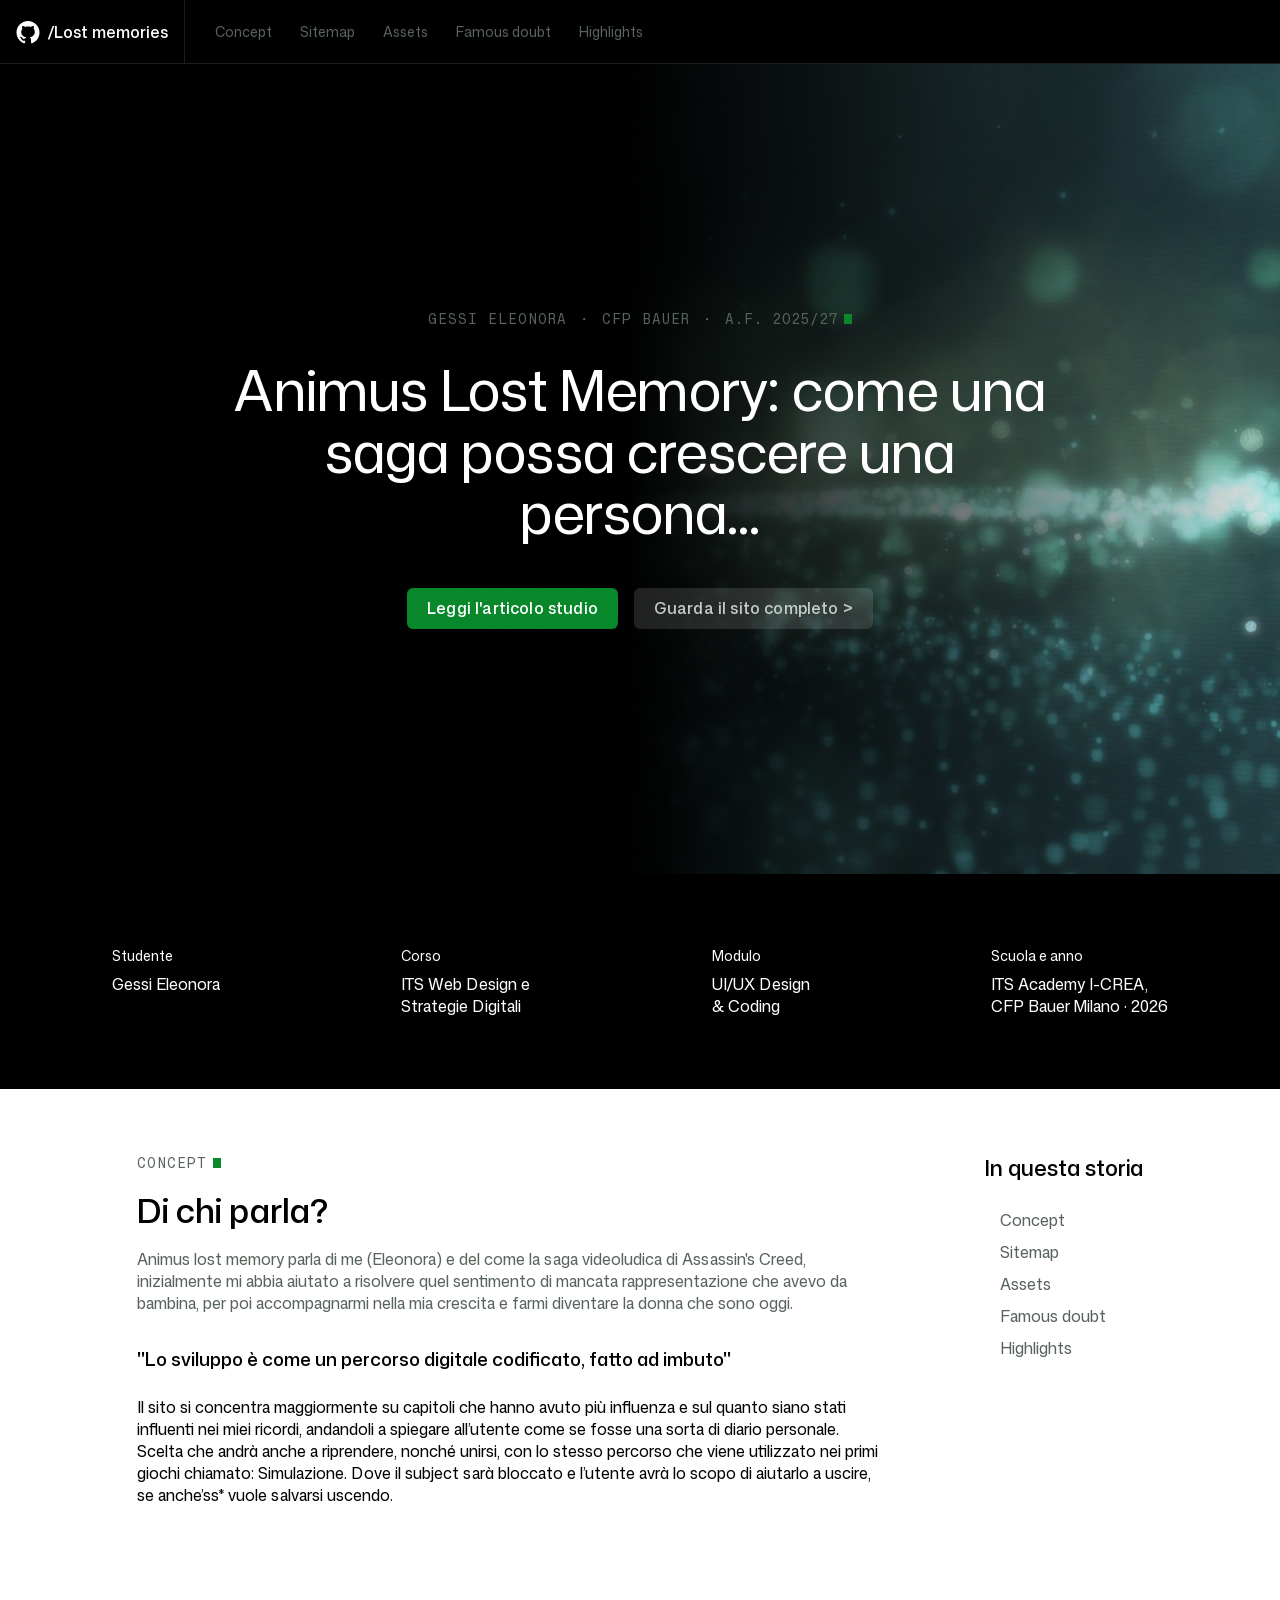
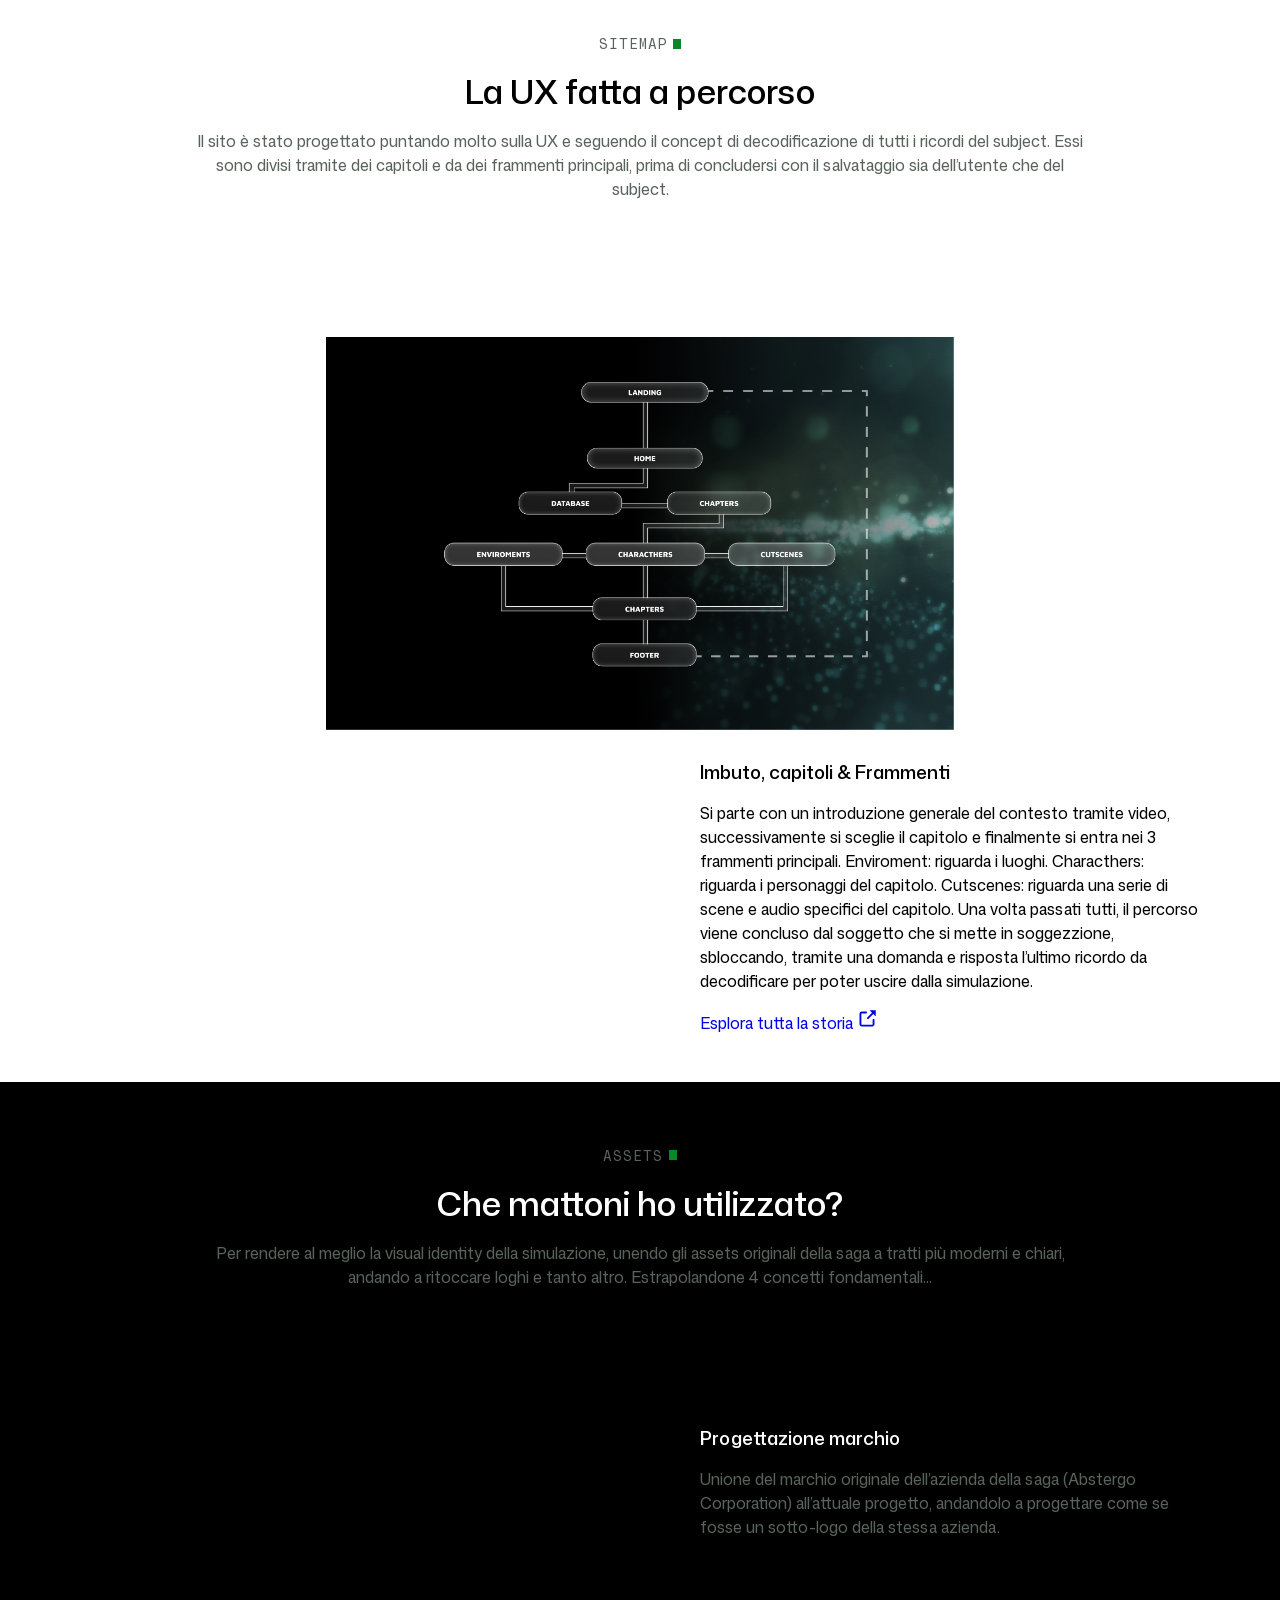
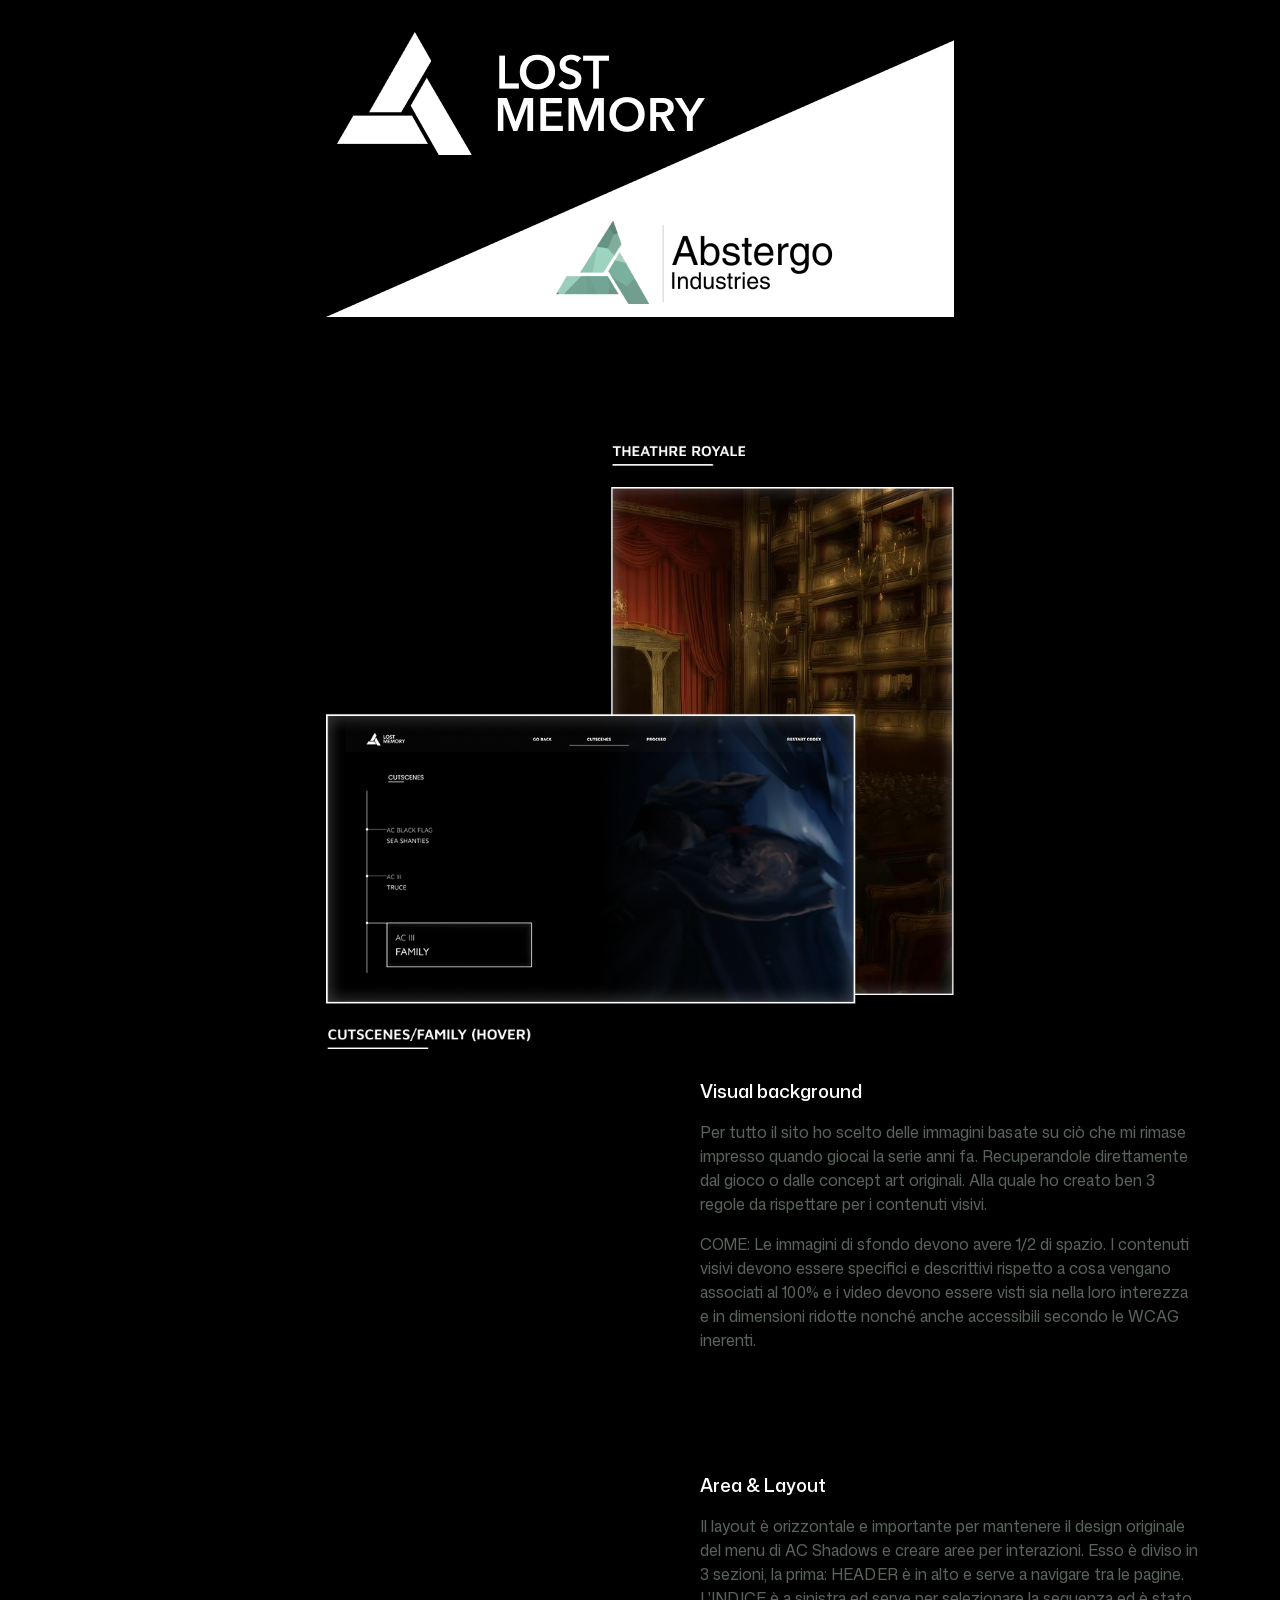
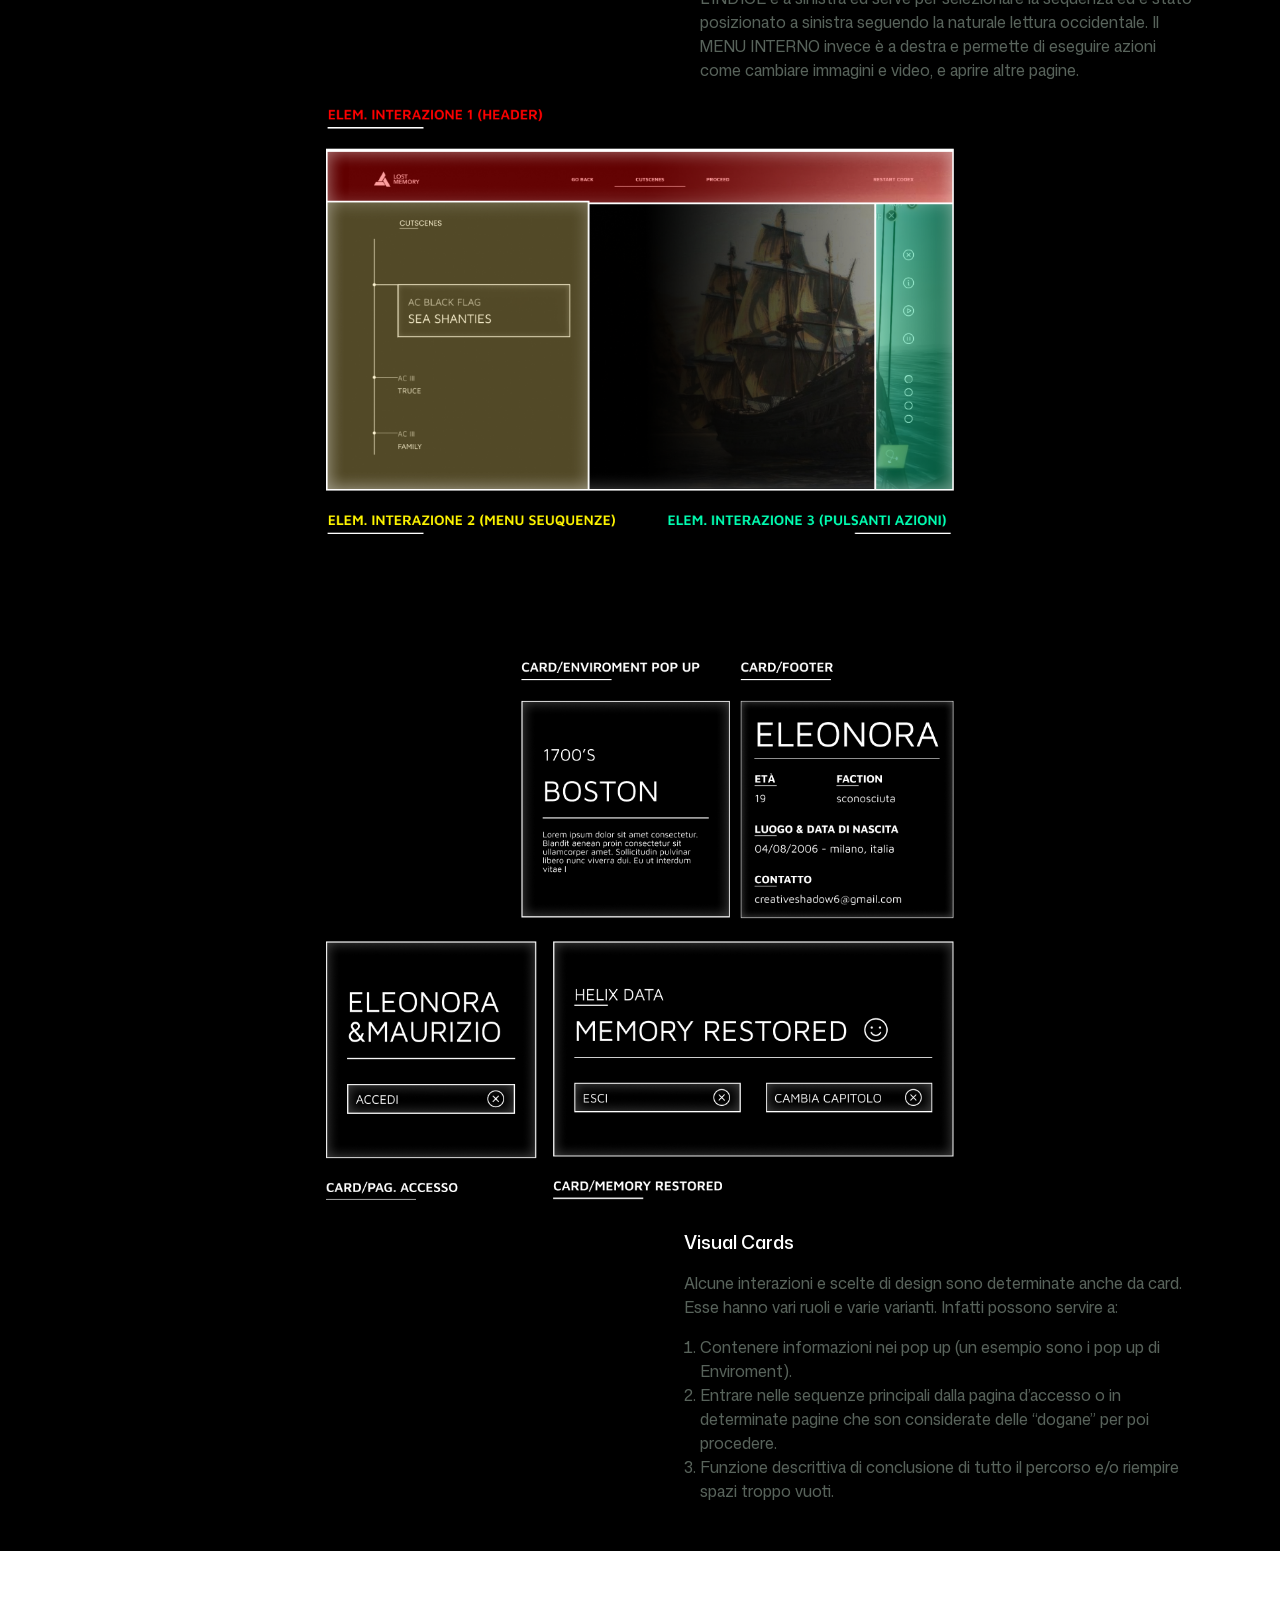
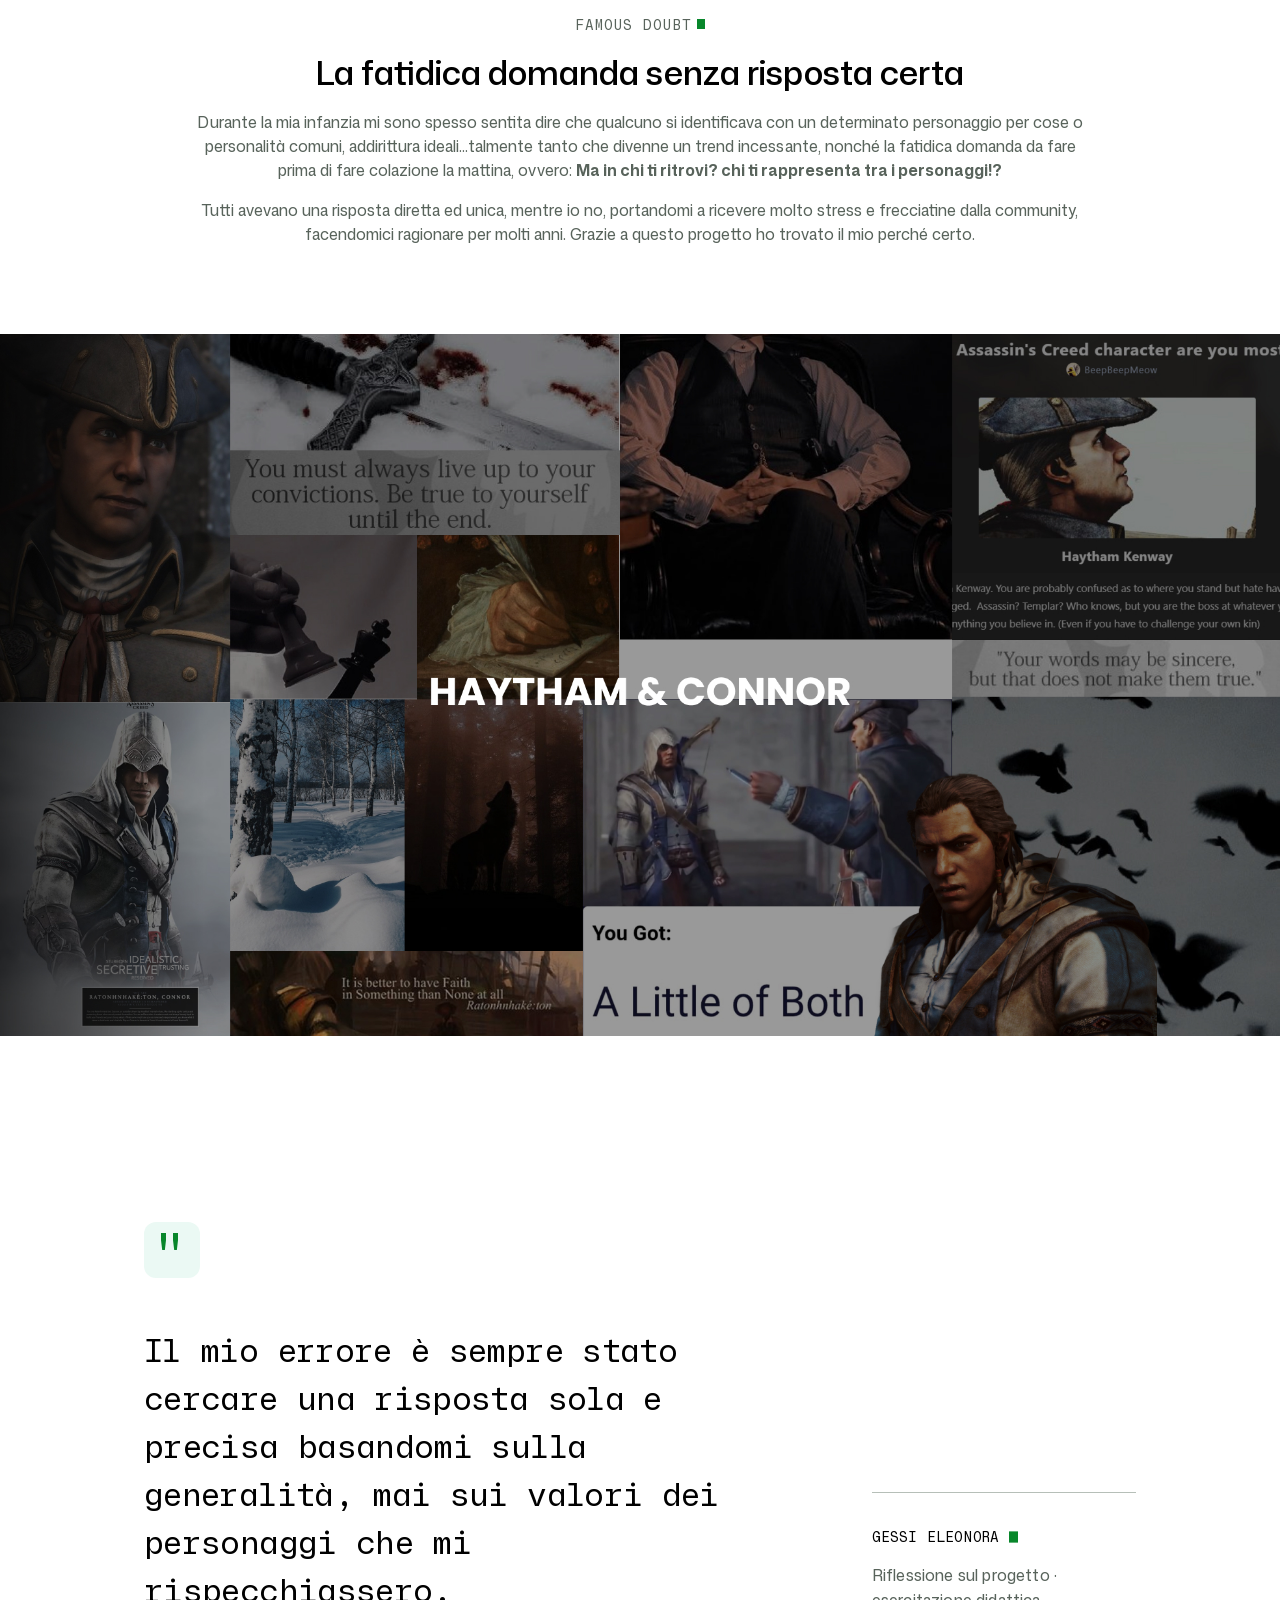
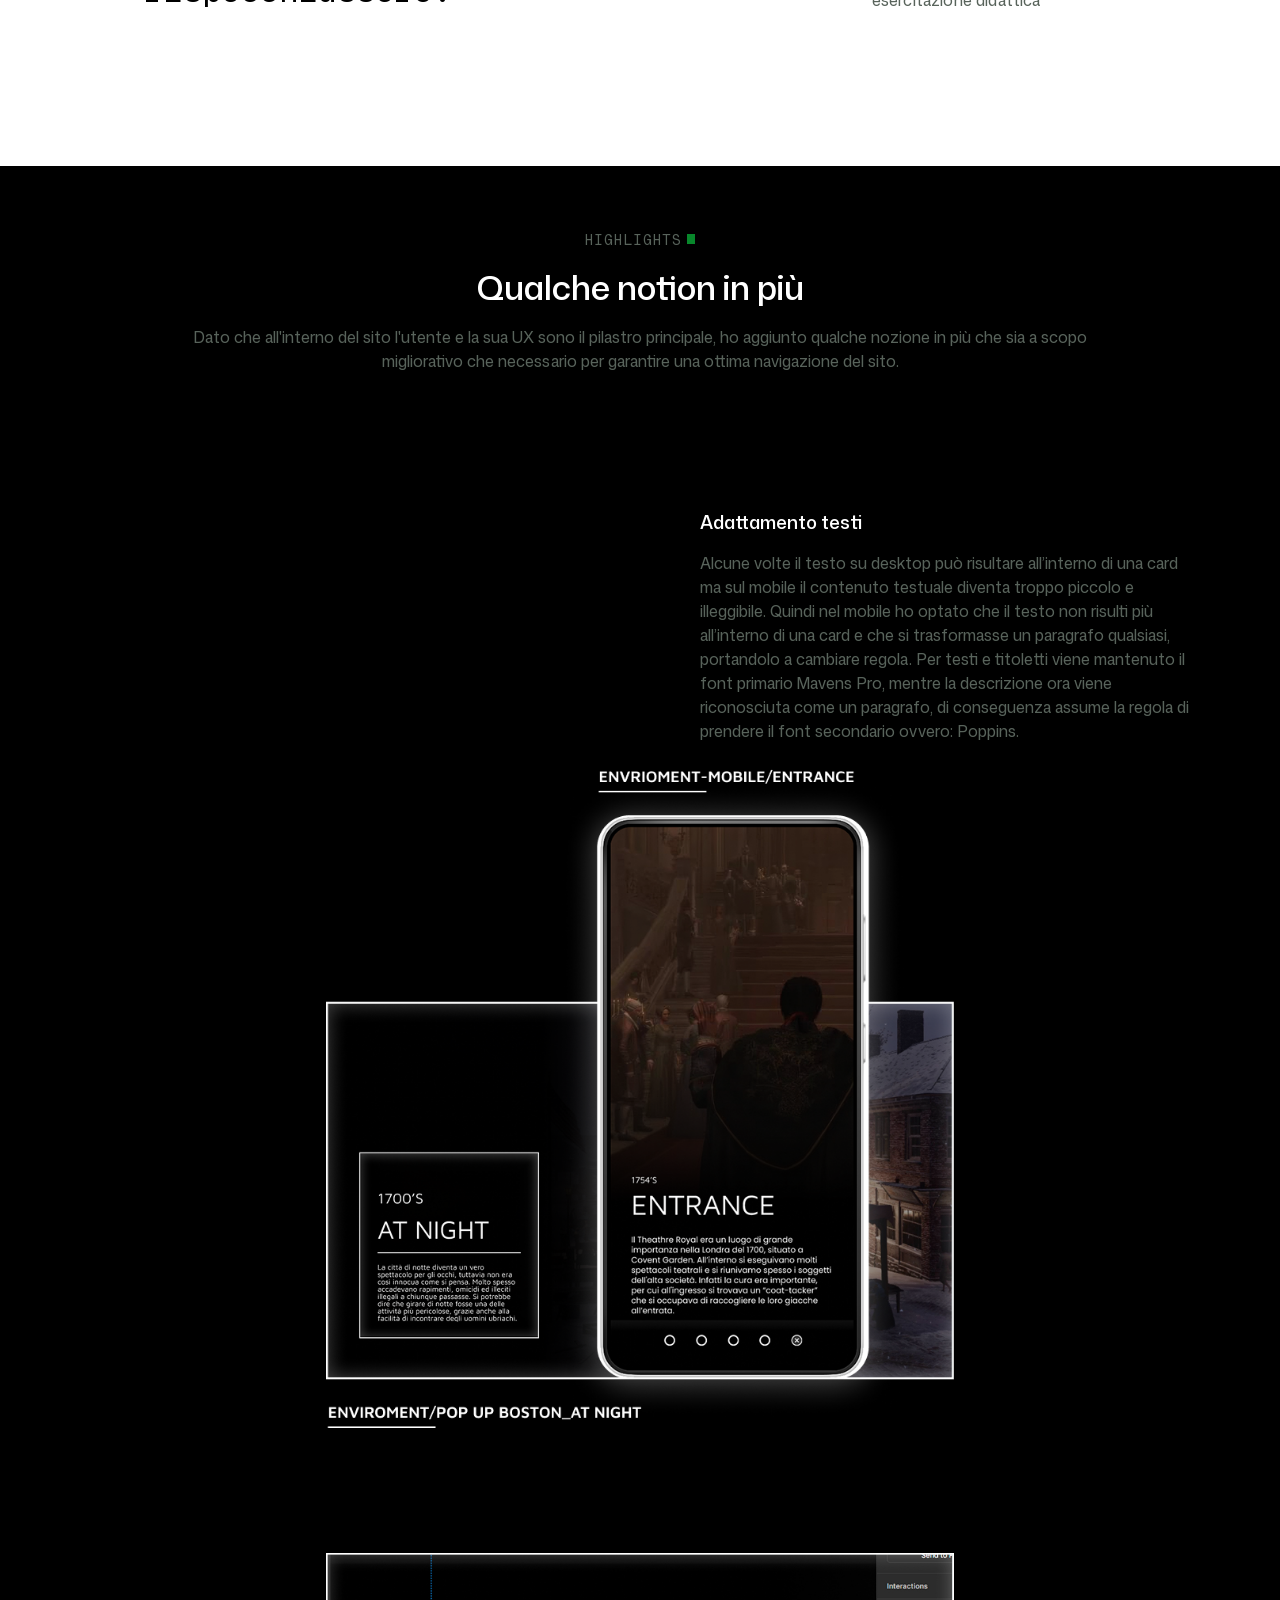
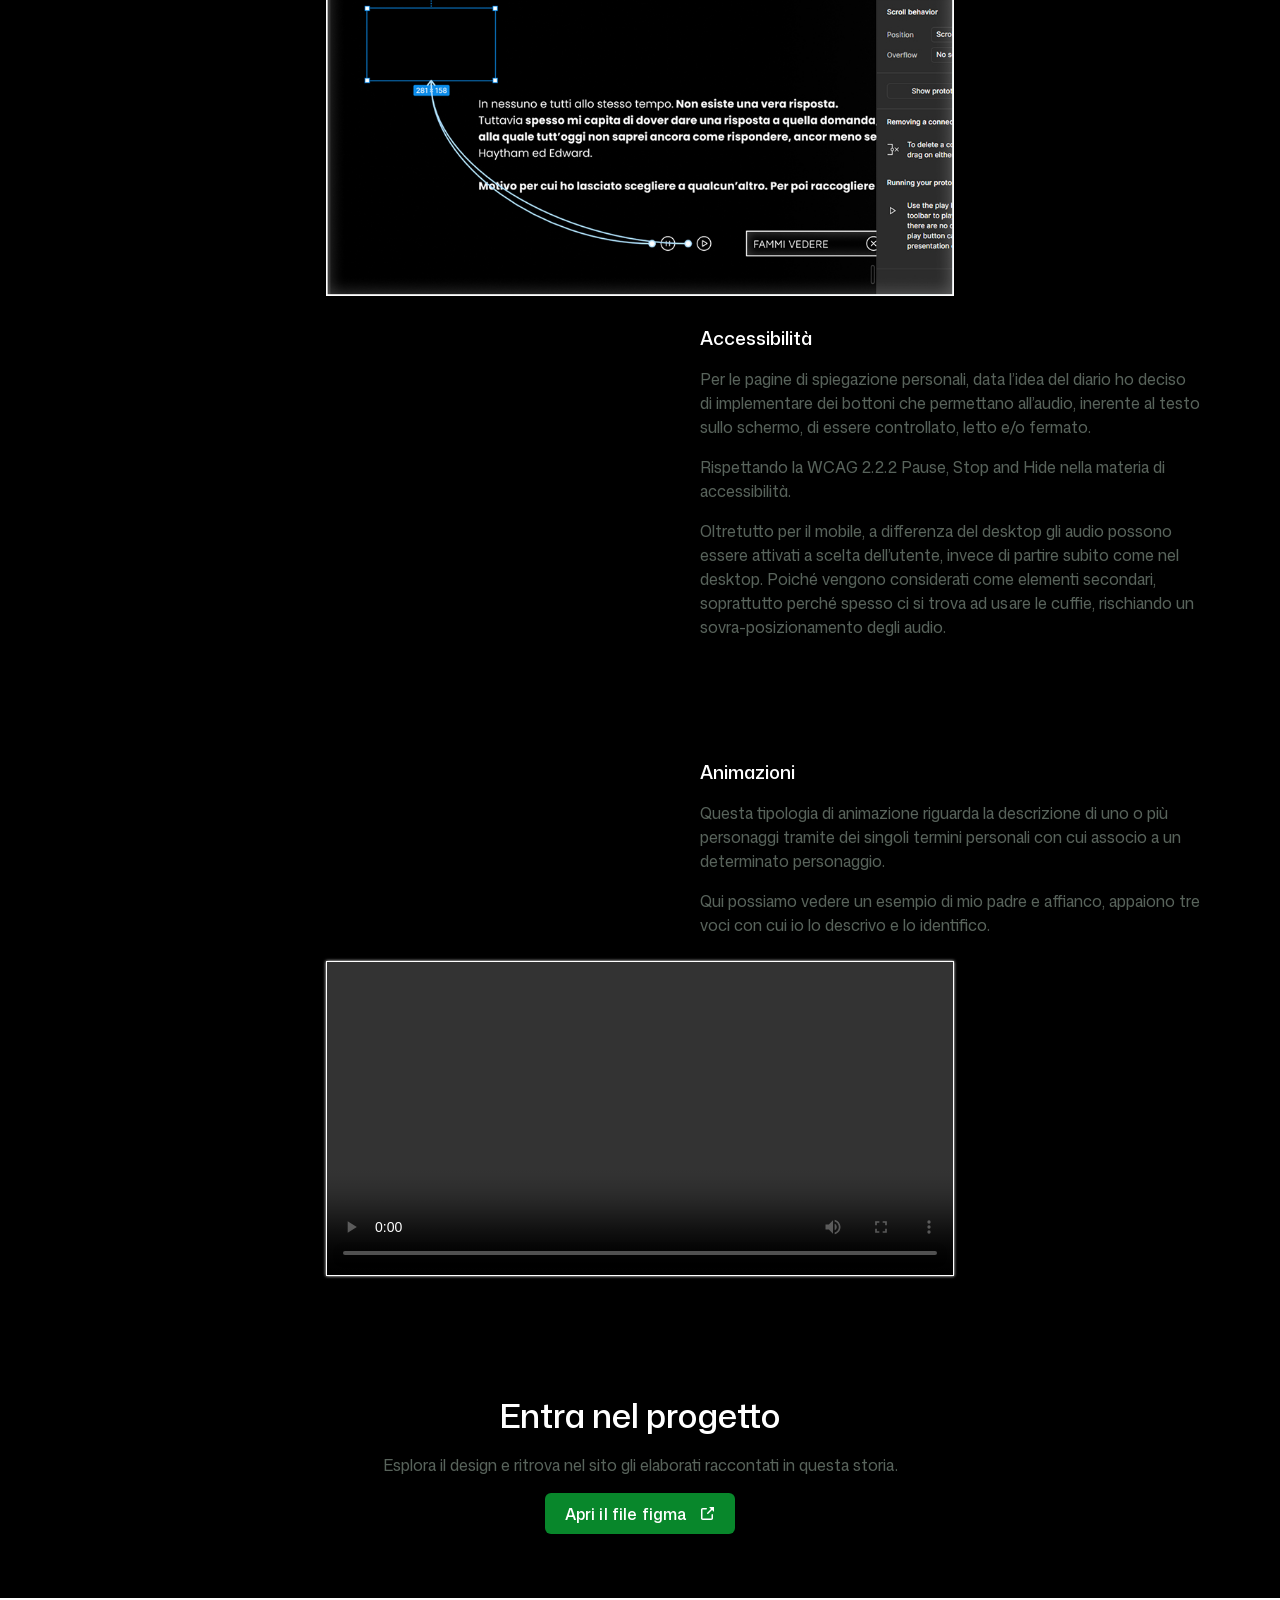
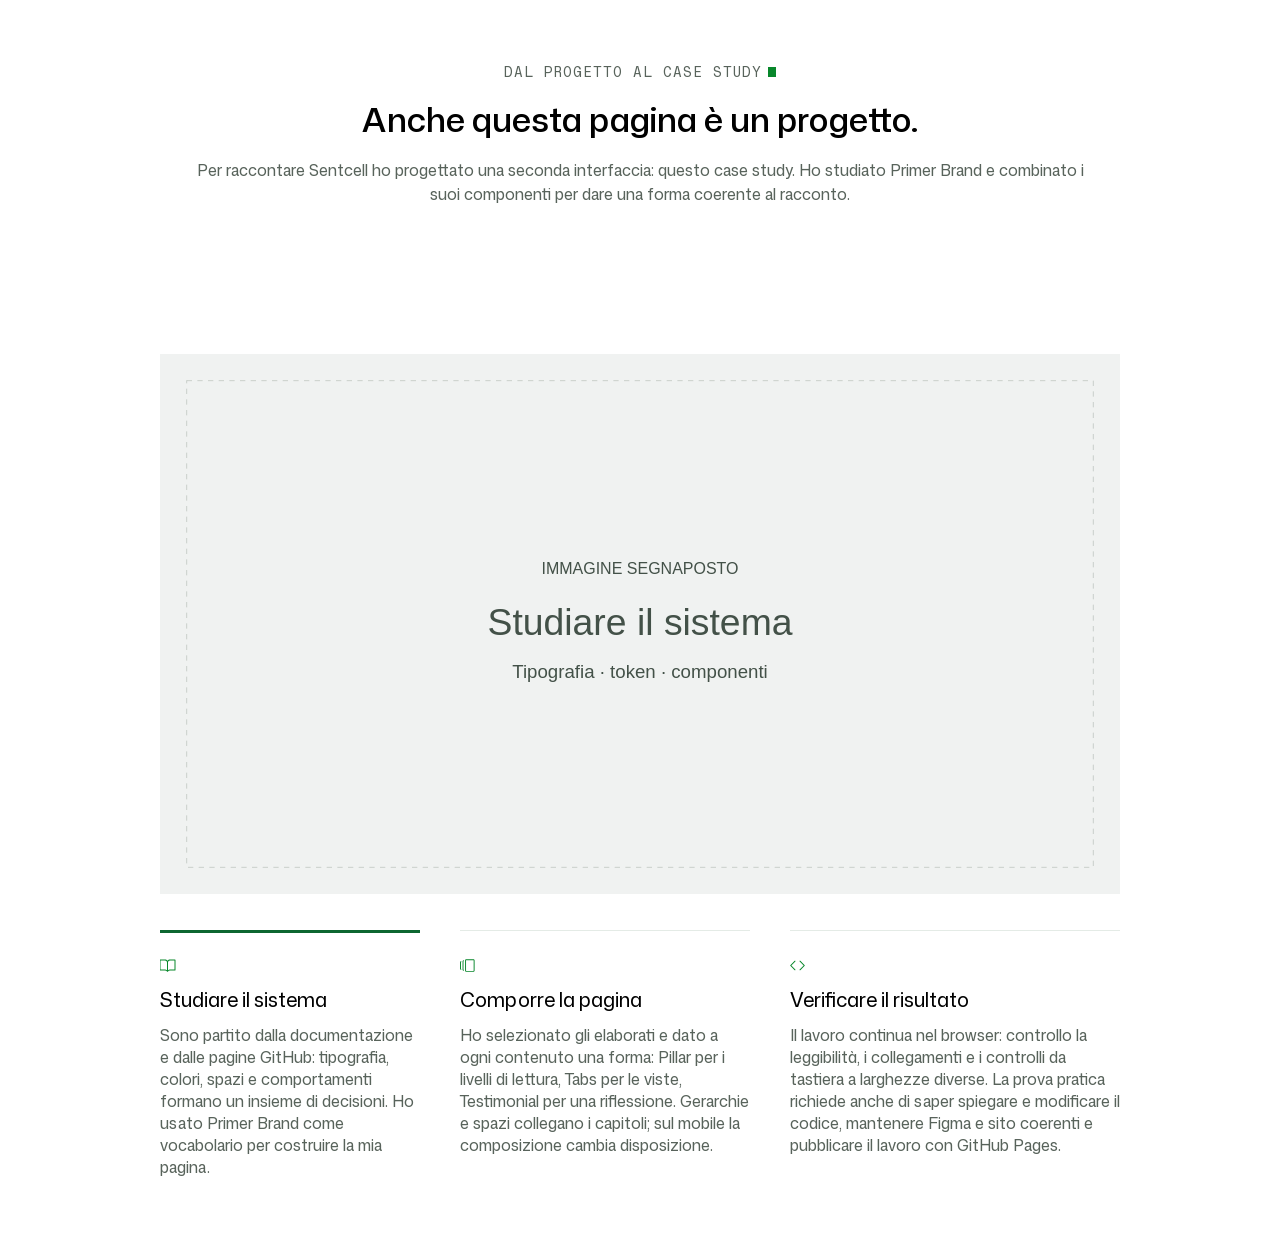
==== index.html @ da38804c "CORREZZIONI PROF. 1 Inerenti al commento delle issues su <link al contenuto...> e <highlights...>" ====
<!DOCTYPE html>
<html lang="it">

    <head>
        <meta charset="utf-8">
        <title>Animus lost memory: Prova pratica Eleonora</title>
        <meta name="viewport" content="width=device-width, initial-scale=1">
        <link rel="stylesheet" href="style.css">
        <script src="script.js" defer=""></script>
    </head>

    <body>
            <!-- CODICE DEL PROFESSORE: CAPITO E MODIFICATO-->   
            <a class="skip-link" href="#top">Vai al contenuto</a>
            <header class="navigation">
                <div class="navigation-content">
                <div class="navigation-brand">
                    <a class="navigation-logo" href="https://github.com/education" aria-label="GitHub Education">
                    <span class="navigation-back-arrow" aria-hidden="true">‹</span>
                    <img src="assets/images/github-mark.svg" width="24" height="24" alt="" />
                    </a>
                    <a class="navigation-title" href="#top">/Lost memories</a>
                </div>
                <div class="navigation-menu">
                    <button class="navigation-toggle" type="button" aria-label="Menu dei capitoli" popovertarget="navigation-panel">
                    <img class="navigation-icon navigation-icon-open" src="assets/images/menu.svg" width="16" height="16" alt="" aria-hidden="true" />
                    <img class="navigation-icon navigation-icon-close" src="assets/images/close.svg" width="16" height="16" alt="" aria-hidden="true" />
                    <span class="navigation-label">Menu dei capitoli</span>
                    </button>
                    <nav id="navigation-panel" class="navigation-panel" popover="auto" aria-label="Capitoli della storia">
                    <ul class="navigation-list">
                    <li><a href="#concept"><span>Concept</span></a></li>
                    <li><a href="#sitemap"><span>Sitemap</span></a></li>
                    <li><a href="#assets"><span>Assets</span></a></li>
                    <li><a href="#famousdoubt"><span>Famous doubt</span></a></li>
                    <li><a href="#highlights"><span>Highlights</span></a></li>
                    </ul>
                    </nav>
                </div>
                </div>
            </header>
            
            
            
            <main id="top" tabindex="-1">
                
                <section class="hero"> 
                    <div class="hero-content container hero-content-gap">
                        <p class="eyebrow-hero">GESSI ELEONORA ・ CFP BAUER ・ A.F. 2025/27
                            <svg width="8" height="10" viewBox="0 0 8 10" fill="none" xmlns="http://www.w3.org/2000/svg">
                            <rect class="eyebrow-cursor-ret" width="8" height="10" fill="#5FED83" />
                            </svg>
                        </p>
                        <h1 class="heading heading-size1">Animus Lost Memory: come una saga possa crescere una persona...</h1>
                        <span class="button-group"> <a href="#concept" class=" button button-primary" aria-label="concept">Leggi l'articolo studio</a> <a href="https://www.figma.com/proto/7xzh4GFRg77t1ZvZ5OiQMd/Gessi_Coding-case-study?node-id=10-2&t=3RjaaeAMFzCWXbgd-1&scaling=min-zoom&content-scaling=fixed&page-id=0%3A1" class="button button-secondary" target="_blank" arial-label="full-website">Guarda il sito completo ></a> </span>                
                    </div>
                    
                </section>

                <div class="author-course">
                    <div class="author-group">

                        <div class="author-card">
                            <p class="titoletto">Studente</p>
                            <p class="descrizione">Gessi Eleonora</p>
                        </div>
        
                        <div class="author-card">
                            <p class="titoletto">Corso</p>
                            <p class="descrizione">ITS Web Design e<br>Strategie Digitali</p>
                        </div>
        
                        <div class="author-card">
                            <p class="titoletto">Modulo</p>
                            <p class="descrizione">UI/UX Design<br>& Coding</p>
                        </div>
        
                        <div class="author-card">
                            <p class="titoletto">Scuola e anno</p>
                            <p class="descrizione">ITS Academy I-CREA,<br>CFP Bauer Milano · 2026</p>
                        </div>

                    </div>

                </div>

                <section id="concept" class="concept-section">
                    
                    <div class="concept-grid">
                        
                        <div class="concept-context">
        
                            <div class="intro-concept container">
                                <p class="eyebrow-concept">CONCEPT
                                    <svg width="8" height="10" viewBox="0 0 8 10" fill="none" xmlns="http://www.w3.org/2000/svg">
                                    <rect class="eyebrow-cursor-ret" width="8" height="10" fill="#5FED83" />
                                    </svg>
                                </p>
                                <h2 class="heading-medium headingsize2">Di chi parla?</h2>
                                <p class="muted-pharagraph">Animus lost memory parla di me (Eleonora) e del come la saga videoludica di Assassin's Creed, inizialmente mi abbia aiutato a risolvere quel sentimento di mancata rappresentazione che avevo da bambina, per poi accompagnarmi nella mia crescita e farmi diventare la donna che sono oggi.</p>
                            </div>
            
                            <div class="develope-concept">
                                    <h3 class="heading-medium headingsize4">"Lo sviluppo è come un percorso digitale codificato, fatto ad imbuto"</h3>
                                    <p>Il sito si concentra maggiormente su capitoli che hanno avuto più influenza e sul quanto siano stati influenti nei miei ricordi, andandoli a spiegare all’utente come se fosse una sorta di diario personale. Scelta che andrà anche a riprendere, nonché unirsi, con lo stesso percorso che viene utilizzato nei primi giochi chiamato: Simulazione. Dove il subject sarà bloccato e l’utente avrà lo scopo di aiutarlo a uscire, se anche’ss* vuole salvarsi uscendo.</p>
                            </div>
        
                        </div>
                        
        
                        <aside class="side-section-menu">
                            <h4 class=" heading-medium headingsize4 title-side-menu">In questa storia</h4>
                                <nav class="menu-section">
                                    <!-- Destinazioni aside-->
                                    <a class="link-menu" href="#concept">Concept</a>
                                    <a class="link-menu" href="#sitemap">Sitemap</a>
                                    <a class="link-menu" href="#assets">Assets</a>
                                    <a class="link-menu" href="#famousdoubt">Famous doubt</a>
                                    <a class="link-menu" href="#highlights">Highlights</a>
                                </nav>
                        </aside>
                    </div>
                    
                </section>

                <section id="sitemap" class="sections">
                    
                    <div class="intro container">
                        <p class="eyebrow-section">SITEMAP
                            <svg width="8" height="10" viewBox="0 0 8 10" fill="none" xmlns="http://www.w3.org/2000/svg">
                            <rect class="eyebrow-cursor-ret" width="8" height="10" fill="#5FED83" />
                            </svg>
                        </p>
                        <h2 class="heading-medium headingsize2">La UX fatta a percorso</h2>
                        <p class="section-pharagraphs">Il sito  è stato progettato puntando molto sulla UX e seguendo il concept di decodificazione di tutti i ricordi del subject. Essi sono divisi tramite dei capitoli e da dei frammenti principali, prima di concludersi con il salvataggio sia dell’utente che del subject.</p>
                    </div>
                    <div class="river">
                        <div class="river-image">
                            <img src="assets\images\sitemap x desktop.jpg" alt="sitemap-desktop">
                        </div>
                        <div class="river-content">
                                <h3 class="heading-medium headingsize3">Imbuto, capitoli & Frammenti</h3>
                                <p class="card-pharagraphs">Si parte con un introduzione generale del contesto tramite video, successivamente si sceglie il capitolo e finalmente si entra nei 3 frammenti principali. Enviroment: riguarda i luoghi. Characthers: riguarda i personaggi del capitolo. Cutscenes: riguarda una serie di scene e audio specifici del capitolo. Una volta passati tutti, il percorso viene concluso dal soggetto che si mette in soggezzione, sbloccando, tramite una domanda e risposta l’ultimo ricordo da decodificare per poter uscire dalla simulazione.</p>
                                
                                <a href="assets\images\sitemap x desktop.jpg" target="_blank">Esplora tutta la storia
                                    <svg width="20" height="20" viewBox="0 0 20 20" fill="none" xmlns="http://www.w3.org/2000/svg">
                                        <path fill-rule="evenodd" clip-rule="evenodd" d="M13.2545 1.25H18.4375C18.6101 1.25 18.75 1.38991 18.75 1.5625V6.74556C18.75 7.02396 18.4134 7.1634 18.2165 6.96652L16.2879 5.03791L11.6004 9.72541C11.2343 10.0915 10.6407 10.0915 10.2746 9.72541C9.90848 9.3593 9.90848 8.7657 10.2746 8.39959L14.9621 3.71209L13.0335 1.78347C12.8366 1.58661 12.976 1.25 13.2545 1.25ZM4.6875 2.5C3.47938 2.5 2.5 3.47938 2.5 4.6875V15.3125C2.5 16.5206 3.47938 17.5 4.6875 17.5H15.3125C16.5206 17.5 17.5 16.5206 17.5 15.3125V10.9375C17.5 10.4197 17.0803 10 16.5625 10C16.0447 10 15.625 10.4197 15.625 10.9375V15.3125C15.625 15.4851 15.4851 15.625 15.3125 15.625H4.6875C4.51491 15.625 4.375 15.4851 4.375 15.3125V4.6875C4.375 4.51491 4.51491 4.375 4.6875 4.375H9.0625C9.58026 4.375 10 3.95526 10 3.4375C10 2.91974 9.58026 2.5 9.0625 2.5H4.6875Z" fill="currentColor"/>
                                    </svg>
                                </a>
                            </div>

                    </div>

                </section>

                <section id="assets" class="sections inverted">
                    
                    <div class="intro container">
                        <p class="eyebrow-section">ASSETS
                            <svg width="8" height="10" viewBox="0 0 8 10" fill="none" xmlns="http://www.w3.org/2000/svg">
                            <rect class="eyebrow-cursor-ret" width="8" height="10" fill="#5FED83" />
                            </svg>
                        </p>
                        <h2 class="heading-medium headingsize2">Che mattoni ho utilizzato?</h2>
                        <p class="section-pharagraphs">Per rendere al meglio la visual identity della simulazione, unendo gli assets originali della saga a tratti più moderni e chiari, andando a ritoccare loghi e tanto altro. Estrapolandone 4 concetti fondamentali...</p>
                    </div>
                    <div class="river-inverted">
                        <div class="river-content">
                                <h3 class="heading-medium headingsize3">Progettazione marchio</h3>
                                <p class="card-pharagraphs-inverted" >Unione del marchio originale dell’azienda della saga (Abstergo Corporation) all’attuale progetto, andandolo a progettare come se fosse un sotto-logo della stessa azienda.</p>
                        </div>

                        <div class="river-image">
                            <img src="assets\images\ANIMUS_ LOST MEMORY_LOGO (2).png" alt="progettazione-logo-comparison">
                        </div>

                    </div>

                    <div class="river-inverted"> <!-- Fare le classi per order così posso sistemarlo già in mobile e semplificarmi le media query da dover eventualmente toccare -->
                        <div class="river-image">
                            <img src="assets\images\visual bg.png" alt="visual-background">
                        </div>

                        <div class="river-content">
                                <h3 class="heading-medium headingsize3">Visual background</h3>
                                <p class="card-pharagraphs-inverted">Per tutto il sito ho scelto delle immagini basate su ciò che mi rimase impresso quando giocai la serie anni fa. Recuperandole direttamente dal gioco o dalle concept art originali. Alla quale ho creato ben 3 regole da rispettare per i contenuti visivi.</p>
                                <p class="card-pharagraphs-inverted">COME: Le immagini di sfondo devono avere 1/2 di spazio. I contenuti visivi devono essere specifici e descrittivi rispetto a cosa vengano associati al 100% e i video devono essere visti sia nella loro interezza e in dimensioni ridotte nonché anche accessibili secondo le WCAG inerenti.</p>
                        </div>
                    </div>

                    <div class="river-inverted">

                        <div class="river-content">
                                <h3 class="heading-medium headingsize3">Area & Layout</h3>
                                <p class="card-pharagraphs-inverted">Il layout è orizzontale e importante per mantenere il design originale del menu di AC Shadows e creare aree per interazioni. Esso è diviso in 3 sezioni, la prima: HEADER è in alto e serve a navigare tra le pagine. L'INDICE è a sinistra ed serve per selezionare la sequenza ed è stato posizionato a sinistra seguendo la naturale lettura occidentale. Il MENU INTERNO invece è a destra e permette di eseguire azioni come cambiare immagini e video, e aprire altre pagine.</p>
                        </div>



                        <div class="river-image">
                            <img src="assets\images\layout e area.png" alt="layout-&-aree">
                        </div>
                    </div>

                    <div class="river-inverted">
                        <div class="river-image">
                            <img src="assets\images\visual card.png" alt="visual-cards">
                        </div>

                        <div class="river-content">
                                <h3 class="heading-medium headingsize3">Visual Cards</h3>
                                <p class="card-pharagraphs-inverted">Alcune interazioni e scelte di design sono determinate anche da card. Esse hanno vari ruoli e varie varianti. Infatti possono servire a:</p>
                                <ol type="1" class="card-pharagraphs-inverted">
                                    <li>
                                        <p>Contenere informazioni nei pop up (un esempio sono i pop up di Enviroment).</p>
                                    </li>
                                    <li>
                                        <p>Entrare nelle sequenze principali dalla pagina d’accesso o in determinate pagine che son considerate delle “dogane” per poi procedere.</p>
                                    </li>
                                    <li>
                                        <p>Funzione descrittiva di conclusione di tutto il percorso e/o riempire spazi troppo vuoti.</p>
                                    </li>
                                </ol>

                        </div>
                    </div>


                    

                </section>

                <section id="famousdoubt" class="sections">
                    
                    <div class="intro container">
                        <p class="eyebrow-section">FAMOUS DOUBT
                            <svg width="8" height="10" viewBox="0 0 8 10" fill="none" xmlns="http://www.w3.org/2000/svg">
                            <rect class="eyebrow-cursor-ret" width="8" height="10" fill="#5FED83" />
                            </svg>
                        </p>
                        <h2 class="heading-medium headingsize2">La fatidica domanda senza risposta certa</h2>
                        <p class="section-pharagraphs">Durante la mia infanzia mi sono spesso sentita dire che qualcuno si identificava con un determinato personaggio per cose o personalità comuni, addirittura ideali...talmente tanto che divenne un trend incessante, nonché la fatidica domanda da fare prima di fare colazione la mattina, ovvero: <strong>Ma in chi ti ritrovi? chi ti rappresenta tra i personaggi!?</strong></p>
                        <p class="section-pharagraphs">Tutti avevano una risposta diretta ed unica, mentre io no, portandomi a ricevere molto stress e frecciatine dalla community, facendomici ragionare per molti anni. Grazie a questo progetto ho trovato il mio perché certo.</p>
                        
                    </div>

                    <div class="image-container">
                        <img class="full-image" src="assets\images\moodboard.jpg" alt="moodboard-famous-doubt">
                    </div>

                <div class="quote-group container">
                    <div class="quote-author">
                        
                        <div class="quote-wrapper"> <!-- QUOTE WRAPPER -->
                            <div class="mark-box"> <!-- QUOTE MARK BOX -->
                                <p class="mark heading">"</p>
                            </div> 

                            <blockquote class="quote heading"> <!-- CITAZIONE -->
                                <p>Il mio errore è sempre stato cercare una risposta sola e precisa basandomi sulla generalità, mai sui valori dei personaggi che mi rispecchiassero.</p>
                            </blockquote>
                        </div>

                        
                            <figure class="figcaption-wrapper"><!-- TAG SEMANTICO CONTENITORE -->
                                <figcaption class="figcaption-spacing"> <!-- TAG SEMANTICO BOX-INTERNO -->
                                    <p class="eyebrow-figcaption heading">GESSI ELEONORA
                                            <svg width="9" height="40" viewBox="0 0 8 10" fill="none" xmlns="http://www.w3.org/2000/svg">
                                                <rect class="eyebrow-cursor-ret" width="8" height="10" fill="#5FED83" />
                                            </svg>
                                        </p>

                                    <p class="quote-pharagraphs">Riflessione sul progetto · esercitazione didattica</p>
                                </figcaption>
                            </figure>

                        </div>
                </div> 
                


                </section>

                <section id="highlights" class="sections inverted">

                    <div class="intro container">
                        <p class="eyebrow-section">HIGHLIGHTS
                            <svg width="8" height="10" viewBox="0 0 8 10" fill="none" xmlns="http://www.w3.org/2000/svg">
                            <rect class="eyebrow-cursor-ret" width="8" height="10" fill="#5FED83" />
                            </svg>
                        </p>
                        <h2 class="heading-medium headingsize2">Qualche notion in più</h2>
                        <p class="section-pharagraphs">Dato che all'interno del sito l'utente e la sua UX sono il pilastro principale, ho aggiunto qualche nozione in più che sia a scopo migliorativo che necessario per garantire una ottima navigazione del sito.</p>
                    </div>
                    <div class="river-inverted">
                        <div class="river-content">
                                <h3 class="heading-medium headingsize3">Adattamento testi</h3>
                                <p class="card-pharagraphs-inverted">Alcune volte il testo su desktop può risultare all’interno di una card ma sul mobile il contenuto testuale diventa troppo piccolo e illeggibile. Quindi nel mobile ho optato che il testo non risulti più all’interno di una card e che si trasformasse un paragrafo qualsiasi, portandolo a cambiare regola. Per testi e titoletti viene mantenuto il font primario Mavens Pro, mentre la descrizione ora viene riconosciuta come un paragrafo, di conseguenza assume la regola di prendere il font secondario ovvero: Poppins.</p>
                        </div>

                        <div class="river-image">
                            <img src="assets\images\adattamento testi.png" alt="adattamento-testi">
                        </div>

                    </div>

                    <div class="river-inverted">
                        <div class="river-image">
                            <img src="assets\images\accessibilità.jpg" alt="accessibilità-nel-sito">
                        </div>

                        <div class="river-content">
                                <h3 class="heading-medium headingsize3">Accessibilità</h3>
                                <p class="card-pharagraphs-inverted">Per le pagine di spiegazione personali, data l’idea del diario ho deciso di implementare dei bottoni che permettano all’audio, inerente al testo sullo schermo, di essere controllato, letto e/o fermato.</p>
                                <p class="card-pharagraphs-inverted">Rispettando la WCAG 2.2.2 Pause, Stop and Hide nella materia di accessibilità.</p>
                                <p class="card-pharagraphs-inverted">Oltretutto per il mobile, a differenza del desktop gli audio possono essere attivati a scelta dell’utente, invece di partire subito come nel desktop. Poiché vengono considerati come elementi secondari, soprattutto perché spesso ci si trova ad usare le cuffie, rischiando un sovra-posizionamento degli audio.</p>
                        </div>
                    </div>

                    <div class="river-inverted">

                        <div class="river-content">
                                <h3 class="heading-medium headingsize3">Animazioni</h3>
                                <p class="card-pharagraphs-inverted">Questa tipologia di animazione riguarda la descrizione di uno o più personaggi tramite dei singoli termini personali con cui associo a un determinato personaggio.</p>
                                <p class="card-pharagraphs-inverted">Qui possiamo vedere un esempio di mio padre e affianco, appaiono tre voci con cui io lo descrivo e lo identifico.</p>
                        </div>


                        <!-- Mettere video -->
                        <div class="river-image">

                            <video class="river-video" width="628px" height="inherit" controls>
                                <source src="assets/images/ANIMAZIONE VOCI CHE ESCONO.mp4" type="video/mp4">
                                <source src="movie.ogg" type="video/ogg">
                            </video>

                        </div>
                    </div>


                </section>

                <section id="apprendimenti" class="sections inverted">
                    <div class="intro container">
                        <p class="eyebrow-section display">APPRENDIMENTI
                            <svg width="8" height="10" viewBox="0 0 8 10" fill="none" xmlns="http://www.w3.org/2000/svg">
                                <rect class="eyebrow-cursor-ret" width="8" height="10" fill="#5FED83" />
                            </svg>
                        </p>

                        <h2 class="heading-medium headingsize2">Entra nel progetto</h2>
                        <p class="section-pharagraphs">Esplora il design e ritrova nel sito gli elaborati raccontati in questa storia.</p>
                        <span> <!-- MACRO CONTENITORE BOTTONE -->
                            <a href="https://www.figma.com/proto/7xzh4GFRg77t1ZvZ5OiQMd/Gessi_Coding-case-study?node-id=10-2&t=3RjaaeAMFzCWXbgd-1&scaling=min-zoom&content-scaling=fixed&page-id=0%3A1" class=" button button-primary button-target-blank" target="_blank" aria-label="file-figma">Apri il file figma
                                <svg xmlns="http://www.w3.org/2000/svg" width="16" height="16" viewBox="0 0 16 16" fill="none">
                                    <path d="M7.24988 2C7.66409 2 7.99988 2.33579 7.99988 2.75C7.99988 3.16421 7.66409 3.5 7.24988 3.5H3.74988C3.61186 3.50006 3.49988 3.61197 3.49988 3.75V12.25C3.49988 12.3881 3.61186 12.4999 3.74988 12.5H12.2499C12.388 12.5 12.4999 12.3881 12.4999 12.25V8.75C12.4999 8.33583 12.8357 8.00006 13.2499 8C13.6641 8 13.9999 8.33579 13.9999 8.75V12.25C13.9999 13.2165 13.2164 14 12.2499 14H3.74988C2.78343 13.9999 1.99988 13.2165 1.99988 12.25V3.75C1.99988 2.78354 2.78343 2.00006 3.74988 2H7.24988ZM14.7499 1C14.888 1 14.9999 1.11193 14.9999 1.25V5.39648C14.9999 5.61918 14.7306 5.73073 14.5731 5.57324L13.0302 4.03027L9.28015 7.78027C8.98726 8.07311 8.51248 8.07314 8.2196 7.78027C7.92679 7.4874 7.92679 7.0126 8.2196 6.71973L11.9696 2.96973L10.4266 1.42676C10.2693 1.2693 10.3808 1.00016 10.6034 1H14.7499Z" fill="white"/>
                                </svg>
                            </a>
                        </span>                

                    </div>

                </section>

                <section id="casestudy" class="sections">

                <div class="intro container">
                        <p class="eyebrow-section">DAL PROGETTO AL CASE STUDY
                            <svg width="8" height="10" viewBox="0 0 8 10" fill="none" xmlns="http://www.w3.org/2000/svg">
                            <rect class="eyebrow-cursor-ret" width="8" height="10" fill="#5FED83" />
                            </svg>
                        </p>
                        <h2 class="heading-medium headingsize2">Anche questa pagina è un progetto.</h2>
                        <p class="section-pharagraphs">Per raccontare Sentcell ho progettato una seconda interfaccia: questo case study. Ho studiato Primer Brand e combinato i suoi componenti per dare una forma coerente al racconto.</p>
                </div>

                <div class="breakdownTabs"> <!-- Contenitore della nostra case study -->
                    <div class="breakdownTabs-content container "> <!-- Contenitore degli elementi interni -->
                        
                        <div class="breakdownTabs-visuals"> <!-- Contiene le nostre immagini -->
                            <img class="breakdownTabs-visual breakdownTabs-visual-study" src="assets/images/primer-study.svg" alt="studiare-il-sistema">
                            <img class="breakdownTabs-visual breakdownTabs-visual-layout" src="assets/images/primer-layout.svg" alt="componi-la-pagina">
                            <img class="breakdownTabs-visual breakdownTabs-visual-check" src="assets/images/primer-check.svg" alt="verificare-il-risultato">

                        </div>
        
                        <ul class="breakdownTabs-list"> <!-- Contiene la lista delle notre card -->
            
                            <li class="breakdownTabs-item is-selected" id="breakdownTabs-item-study"> <!-- Questa sarà la nostra card study -->
                                
                                <button class="breakdownTabs-button" type="button">
                                    <!-- Contenitore per la nostra icona -->
                                    <svg class="icon" xmlns="http://www.w3.org/2000/svg" width="20" height="20" viewBox="0 0 20 20" fill="currentColor">
                                        <path d="M6.24719 1.875C7.55232 1.875 8.70248 2.54213 9.37415 3.55371C10.0458 2.5422 11.195 1.87503 12.5001 1.875H18.7501C19.0953 1.875 19.3751 2.15482 19.3751 2.5V15.0518C19.3751 15.2182 19.3086 15.3778 19.1906 15.4951C19.0725 15.6124 18.9126 15.6778 18.7462 15.6768L12.3448 15.6338C11.676 15.6293 11.0327 15.8932 10.5597 16.3662L9.8175 17.1084C9.57347 17.3524 9.1778 17.3524 8.93372 17.1084L8.18176 16.3574C7.71294 15.8886 7.0772 15.625 6.41418 15.625H0.00012207C-0.345018 15.625 -0.624878 15.3452 -0.624878 15V2.5C-0.624878 2.15485 -0.345018 1.87504 0.00012207 1.875H6.24719ZM12.5001 3.125C11.1194 3.12504 10.0001 4.24432 10.0001 5.625V15.1934C10.6659 14.6664 11.495 14.378 12.3527 14.3838L18.1251 14.4229V3.125H12.5001ZM0.625122 14.375H6.41418C7.26684 14.375 8.08957 14.6654 8.75012 15.1914L8.74719 5.62305C8.74604 4.24315 7.62709 3.125 6.24719 3.125H0.625122V14.375Z" fill="currentColor"/>
                                    </svg>
                                    
                                    <span class="breakdownTabs-title">
                                        <span class="text-size-350">Studiare il sistema</span>
                                        <svg class="icon breakdownTabs-toggle" xmlns="http://www.w3.org/2000/svg" width="12" height="7" viewBox="0 0 12 7" fill="currentColor">
                                            <path d="M5.44532 6.09258L0.13517 0.782424C-0.153564 0.493691 0.0509291 4.82077e-07 0.459261 4.64228e-07L11.0796 0C11.4879 -1.78487e-08 11.6924 0.493689 11.4037 0.782423L6.0935 6.09258C5.91451 6.27157 5.62431 6.27157 5.44532 6.09258Z" fill="currentColor"/>
                                        </svg>

                                    </span>

                                </button>
                                        
                                <p class="muted-pharagraph breakdownTabs-text">Sono partito dalla documentazione e dalle pagine GitHub: tipografia, colori, spazi e comportamenti formano un insieme di decisioni. Ho usato Primer Brand come vocabolario per costruire la mia pagina.</p>

                            </li>

                            <li class="breakdownTabs-item" id="breakdownTabs-item-layout"> <!-- Questa sarà la nostra card layout -->
                                
                                <button class="breakdownTabs-button" type="button">
                                    <!-- Contenitore per la nostra icona -->
                                    <svg class="icon" xmlns="http://www.w3.org/2000/svg" width="20" height="20" viewBox="0 0 21 20" fill="currentColor">
                                            <path d="M17.5 1.04199C18.4204 1.04199 19.1668 1.78768 19.167 2.70801V16.042C19.1668 16.9623 18.4204 17.708 17.5 17.708H8.33301C7.41283 17.7078 6.66717 16.9622 6.66699 16.042V2.70801C6.66717 1.78782 7.41283 1.04221 8.33301 1.04199H17.5ZM8.33301 2.29199C8.10319 2.29221 7.91717 2.47817 7.91699 2.70801V16.042C7.91717 16.2718 8.10319 16.4578 8.33301 16.458H17.5C17.73 16.458 17.9168 16.272 17.917 16.042V2.70801C17.9168 2.47804 17.73 2.29199 17.5 2.29199H8.33301ZM4.30371 2.56641C4.61245 2.41204 4.98821 2.53697 5.14258 2.8457C5.2967 3.15424 5.17161 3.52912 4.86328 3.68359C4.67288 3.7788 4.61632 3.83096 4.59961 3.85156C4.59587 3.85618 4.59464 3.85842 4.59277 3.86426C4.58999 3.87303 4.58304 3.90059 4.58301 3.95801V14.792C4.58303 14.8494 4.58999 14.877 4.59277 14.8857C4.59464 14.8916 4.59586 14.8938 4.59961 14.8984C4.61632 14.919 4.67287 14.9712 4.86328 15.0664C5.17161 15.2209 5.29669 15.5958 5.14258 15.9043C4.98821 16.213 4.61245 16.338 4.30371 16.1836C4.07754 16.0705 3.82044 15.9217 3.62891 15.6855C3.41687 15.4241 3.33306 15.1197 3.33301 14.792V3.95801C3.33307 3.63029 3.41687 3.32595 3.62891 3.06445C3.82044 2.8283 4.07753 2.67952 4.30371 2.56641ZM0.9375 3.83398C1.23625 3.66137 1.61823 3.76381 1.79102 4.0625C1.96354 4.36113 1.86191 4.74315 1.56348 4.91602C1.43888 4.98809 1.34971 5.05822 1.29688 5.12012C1.25076 5.17421 1.25 5.19898 1.25 5.20801V13.542C1.25 13.5512 1.25106 13.5761 1.29688 13.6299C1.34971 13.6918 1.43888 13.7619 1.56348 13.834C1.86191 14.0069 1.96354 14.3889 1.79102 14.6875C1.61823 14.9862 1.23625 15.0886 0.9375 14.916C0.608492 14.7257 0.000174553 14.2975 0 13.542V5.20801C0.000174638 4.45246 0.608492 4.02431 0.9375 3.83398Z" fill="currentColor"/>
                                    </svg>
                                    
                                    <span class="breakdownTabs-title">
                                        <span class="text-size-350">Comporre la pagina</span>
                                        <svg class="icon breakdownTabs-toggle" xmlns="http://www.w3.org/2000/svg" width="12" height="7" viewBox="0 0 12 7" fill="currentColor">
                                            <path d="M5.44532 6.09258L0.13517 0.782424C-0.153564 0.493691 0.0509291 4.82077e-07 0.459261 4.64228e-07L11.0796 0C11.4879 -1.78487e-08 11.6924 0.493689 11.4037 0.782423L6.0935 6.09258C5.91451 6.27157 5.62431 6.27157 5.44532 6.09258Z" fill="currentColor"/>
                                        </svg>

                                    </span>

                                </button>
                                        
                                <p class="muted-pharagraph breakdownTabs-text">Ho selezionato gli elaborati e dato a ogni contenuto una forma: Pillar per i livelli di lettura, Tabs per le viste, Testimonial per una riflessione. Gerarchie e spazi collegano i capitoli; sul mobile la composizione cambia disposizione.</p>

                            </li>
            
                            <li class="breakdownTabs-item" id="breakdownTabs-item-check"> <!-- Questa sarà la nostra card layout -->
                                
                                <button class="breakdownTabs-button" type="button">
                                    <!-- Contenitore per la nostra icona -->
                                    <svg class="icon" xmlns="http://www.w3.org/2000/svg" width="20" height="20" viewBox="0 0 20 20" fill="currentColor">
                                        <path d="M5.80867 3.51698C6.05276 3.27303 6.44842 3.27294 6.69246 3.51698C6.93621 3.76104 6.93632 4.15678 6.69246 4.40077L1.71785 9.37538L6.69246 14.35C6.93632 14.594 6.93621 14.9897 6.69246 15.2338C6.44842 15.4778 6.05276 15.4777 5.80867 15.2338L0.391676 9.81776C0.147599 9.57369 0.147599 9.17708 0.391676 8.933L5.80867 3.51698ZM12.0587 3.51698C12.3028 3.27303 12.6984 3.27294 12.9425 3.51698L18.3585 8.933C18.6026 9.17708 18.6026 9.57369 18.3585 9.81776L12.9425 15.2338C12.6984 15.4778 12.3028 15.4777 12.0587 15.2338C11.8146 14.9897 11.8146 14.5941 12.0587 14.35L17.0333 9.37538L12.0587 4.40077C11.8146 4.15669 11.8146 3.76106 12.0587 3.51698Z" fill="currentColor"/>
                                    </svg>
                                    
                                    <span class="breakdownTabs-title">
                                        <span class="text-size-350">Verificare il risultato</span>
                                        <svg class="icon breakdownTabs-toggle" xmlns="http://www.w3.org/2000/svg" width="12" height="7" viewBox="0 0 12 7" fill="currentColor">
                                            <path d="M5.44532 6.09258L0.13517 0.782424C-0.153564 0.493691 0.0509291 4.82077e-07 0.459261 4.64228e-07L11.0796 0C11.4879 -1.78487e-08 11.6924 0.493689 11.4037 0.782423L6.0935 6.09258C5.91451 6.27157 5.62431 6.27157 5.44532 6.09258Z" fill="currentColor"/>
                                        </svg>

                                    </span>

                                </button>
                                        
                                <p class="muted-pharagraph breakdownTabs-text">Il lavoro continua nel browser: controllo la leggibilità, i collegamenti e i controlli da tastiera a larghezze diverse. La prova pratica richiede anche di saper spiegare e modificare il codice, mantenere Figma e sito coerenti e pubblicare il lavoro con GitHub Pages.</p>

                            </li>
                        </ul>

                    </div>


                </div>



                </section>

            </main>
        

    </body>
    </html>


    <script></script>
---- style.css ----
*, *::before, *::after{
    box-sizing: border-box;
    margin: 0;
    padding: 0;

 }

 img {
     display: inline-block; /* permette all'img di occupare uno spazio specifico e se sono affianco all'altra si posizionano tranquillamente */
     max-width: 100%;
 }

 @font-face {
  font-family: "Mona Sans";
  src: url("assets/fonts/mona-sans.woff2") format("woff2");
  font-weight: 200 900;
  font-display: swap;
  font-feature-settings: "liga" 0;
}
@font-face {
    font-family: "Mona Sans Mono";
    src: url("assets/fonts/mona-sans-mono.woff2") format("woff2");
    font-weight: 200 900;
    font-display: swap;
    font-feature-settings: "liga" 0;
}

:root{ /* selettore globale, così siamo sicuri che le nostre variabili in modo tale che tutti gli elementi CSS posso utilizzarlo */
    --font-body:"Mona Sans";
    --font-mono:"Mona Sans Mono";
    --heading-1-font-size:56px;
    --heading-1-line-height:1.1; /* Equivale al valore del font size per 1.1(110%) */
    --eyebrow-font-size:14px;
    --titoletto-author-font-size:14px;
    --heading-2-font-size:34px;
    --heading-2-line-height:1.3;
    --heading-3-font-size:28px;
    --heading-3-line-height:1.35;
    --heading-4-font-size:22px;
    --heading-4-line-height:1.4;
    --heading-5-font-size:20px;
    --heading-5-line-height:1.3;

    /* FONT THINGS X CITAZIONE */
    --font-size-64-mark:64px;
    --line-height-mark:1.0;

    --font-size-32-quote:32px;
    --line-height-150-quote:1.5;
    --spacing-quote:-0.64px;

    --font-size-title-figcaption:14px;
    --line-height-title-figcaption:1.5;
    --spacing-title-figcaption:0.15px;

    --font-size-desc-figcaption:16px;
    --line-height-desc-figcaption:1.6;
    --spacing-desc-figcaption:0.16px;

    --text-200-font-size:16px;
    --text-200-line-height:1.5;
    --text-max-width-900-paraghraphs:900px;
    --text-max-width-500-pharaghraphs:500px;
    --text-350-font-size:20px;
    --text-350-line-height:1.3;

    /* CSS DEL PROF. */
    --text-100-font-size: 0.875em;
    --text-100-line-height: 1.5;
    --font-weight-medium: 500;
    --font-weight-semibold: 550;
    --border-width: 1px;
    --focus-outline-width: 0.25em;
    --focus-outline-offset: 0.125em;
    --radius-control: 0.375em;
    --radius-pill: 100em;
    --layer-navigation: 90;
    --layer-skip-link: 100;
    /* fine css prof. */


    --color-black:#000;
    --color-white:#fff;
    --color-muted:#58635B; 
    --color-primary-accent:#0D6731;
    --colory-primary-accent-disabled:#E4EBE6;
    --textcursor-animation:#08872B;
    --mark-container-bg:#EBF9F4;
    
    --button-primary-bg-rest:#08872B;
    --button-primary-bg-hover:#08872B;
    --button-primary-fg:#fff;
    
    --button-secondary-bg:rgba(255, 255, 255, 0.12);
    --button-secondary-border:rgba(255, 255, 255, 0.12);
    --button-secondary-fg:#C4CCC6;
    
    --container-width:1280px;
    --section-intro-description-max-width:400px;
    --color-border-muted:#191f1b;
    --color-border-muted-quote:#B6BFB8;
    --color-a-accent-hover:#00398f;
    --color-focus:#3094ff;
    
    --padding-24:24px;
    --padding-64:64px;
    --padding-48:48px;

     /* Padding per casestudy uguale per più valori */
    --spacing-64:64px;
    --spacing-40:40px;
    --spacing-80-137:80px 137px; /* Spazio interno della hero*/
    --padding-80:80px;
    --hero-content-gap:1em;
    --gap-6:6px;
    --gap-10:10px;
    --gap-16:16px;
    --gap-24:24px;
    --gap-48:48px;
    --gap-120:120px;

    /* REGOLE PER BREAKDOWNS DESKTOP */    
    --breakdownTabs-item-desktop-gap-40:2.5em; /* (40px) X breakdownTabs-list, distanza tra cards */  
    --breakdownTabs-desktop-content-padding-top:3.75em; /* (60px) Fatto 60 x logica e comodita', i valori son divisi perche' in mobile lo sono */
    --breakdownTabs-desktop-content-padding-bottom:60px;  /* (60px) Fatto 60 x logica e comodita', i valori son divisi perche' in mobile lo sono */
    --breakdownTabs-desktop-content-padding-right-left:5em; /* (80px) */ 
    --breakdownTabs-desktop-button-padding-top:1.75em; /* (28px) distanza tra card e linea selected or not selected */
    --breakdownTabs-desktop-item-row-gap:0.75em; /* (12px) gap di breakdownTabs-item, ovvero spazio tra titolo e descrizione */

    /* REGOLE PER BREAKDOWNTABS MOBILE */
    /* SONO SCRITTI IN ORDINE COME SOPRA X IL DESKTOP */

    --breakdownTabs-mobile-button-gap-24:1.5em; /* (24px) spazio tra toggle e testo */
   
    --breakdownTabs-item-mobile-padding-24:1.5em; /* (24px) Spazio fra card (padding sotto)*/    
    --breakdownTabs-mobile-content-padding-top:2.25em; /* (36px) Sostituto x mobile di content-padding-top */
    --breakdownTabs-mobile-content-padding-bottom:2.5em;  /* (40px) Sostituto x mobile di content-padding-bottom */
    --breakdownTabs-mobile-content-padding-right-left:1.25em; /* (20px) Sostituto x mobile di content-padding-left e right */
    --breakdownTabs-mobile-button-padding-top:3.5em; /* (56px) Sostituto di br...-button-padding-top */
    --breakdownTabs-mobile-item-row-gap:0.75px; /* (12px) Sostituto di br...-item-row-gap. Sarebbe padding su figma ma per comodita' e logica ho lasciato gap */




    --icon-size:1em;
    --icon-color:#08872B;
    --icon-before-footer-color:#fff;
    --border-color-box-backontop:#262C28;
    --footer-bg-color:#0F1511;
    --icon-size-before-footer-backontop:16px;
    --icon-size-before-footer-logo:32px;
    --backontop-button-size:44px;
}

@media(max-width: 640px) /* Regola di 640px di grandezza viewport max */
{
    :root{
        font-size: 36px; /* Font in cui cambia. Esempio: quello del mobile */
    }

}

body{
    -webkit-font-smoothing:antialiased; /* Per renderlo più simile a figma */
    font-family: var(--font-body);
}

ol, ul{
    margin-left: 1em;
    gap: var(--gap-16);
}


.hero{
    display: flex;
    justify-content: center;
    align-items: center;
    background-image: url("assets/images/Cover background hero.png");
    background-size: cover;
    background-repeat: no-repeat;
    background-color: var(--color-black);
    color: var(--color-white);
    text-align: center;
    gap:var(--hero-content-gap);
    padding:var(--spacing-80-137)
}


.heading{
    font-weight: 400; /* lo definiamo regula */
}

.heading-medium{
    font-weight: 500; /* lo definiamo come altra regola */
}

.heading-size1{
    font-size: var(--heading-1-font-size);
    line-height: var(--heading-1-line-height);
}

.headingsize2{
    font-size: var(--heading-2-font-size);
    line-height: var(--heading-2-line-height);
}

.heading-size3{
    font-size: var(--heading-3-font-size);
    line-height: var(--heading-3-line-height);
}

.heading-size4{
    font-size: var(--heading-4-font-size);
    line-height: var(--heading-4-line-height);
}

.heading-size5{
    font-size: var(--heading-5-font-size);
    line-height: var(--heading-5-line-height);
}


.container{
    max-width:var(--container-width);
     margin-left: auto;
     margin-right:auto;
   /*  Ogni tanto può aiutare a centrare il nostro elemento container, ma solo con una section a tutta larghezza 
    margin-right: auto; */ 
}

.hero-content {
    min-height: 650px;
    padding: var(--spacing-64);
    border-left: var(--color-border-muted) 1px transparent;
    border-right: var(--color-border-muted) 1px transparent; /* Serve per eliminare quelle linee di layout che troviamo nel file figma originale del professore, ho messo transparent perché sulla mia image sul lato destro si vedeva*/
    gap: var(--hero-content-gap);
    display: flex;
    flex-direction: column;
    justify-content: center;
    align-items: center;
}


.eyebrow-hero{
    display: flex;
    justify-content: center;
    align-items: center;
    gap: 0.42em; /* em ragiona sulla grandezza del sup font parente */
    font-family: var(--font-mono);
    font-size: var(--eyebrow-font-size);
    text-transform: uppercase;
    letter-spacing:1px;
    color: var(--color-muted);
    padding-bottom: 14px;
}

.eyebrow-concept{
    display: flex;
    justify-content: flex-start;
    align-items: center;
    gap: 0.42em; /* em ragiona sulla grandezza del sup font parente */
    font-family: var(--font-mono);
    font-size: var(--eyebrow-font-size);
    text-transform: uppercase;
    letter-spacing:1px;
    color: var(--color-muted);
}

.eyebrow-section{
    display: flex;
    justify-content: center;
    align-items: center;
    gap: 0.42em; /* em ragiona sulla grandezza del sup font parente */
    font-family: var(--font-mono);
    font-size: var(--eyebrow-font-size);
    text-transform: uppercase;
    letter-spacing:1px;
    color: var(--color-muted);
}

.eyebrow-cursor-ret{
    fill:var(--textcursor-animation);
}

a { text-decoration: none;}

a:hover{
color: var(--color-a-accent-hover);
}

a:focus-visible{
    outline: 4px solid var(--color-focus); /* Valore per il focus */
    border-radius: 4px;    
}

.button{
    padding: 0.6em 1.25em;
    border-radius: 6px;
    font-size: 16px;
    font-weight: var(--font-weight-medium);
    letter-spacing: 0.16px;
    
}

.button-target-blank{
    display: flex;
    justify-content: center;
    align-items: center;
    gap: 12px;
}

.button-group{
    display: flex;
    align-items: center;
    justify-content: center;
    gap: 1em;
    padding-top: 28px;
}

.button-primary{
    background-color: var(--button-primary-bg-rest);
    border-color: transparent;
    color:var(--button-primary-fg);
    transition: background-color 300ms ease-in-out; /* Esempio di transizione da tenere da conto anche per gli altri elementi/token */
}

.button-secondary{
    background-color: var(--button-secondary-bg);
    border-color: var(--button-secondary-border) solid 1px;
    color:var(--button-secondary-fg);
    transition: background-color 300ms ease-in-out; /* Esempio di transizione da tenere da conto anche per gli altri elementi/token */

}
.button-primary:hover{
    color: color-mix(in srgb, var(--color-white)) #fff 100%;
    border-color: color-mix(in srgb, var(--button-primary-bg-hover), #000 16%);
    background-color: color-mix(in srgb, var(--button-primary-bg-hover), #000 16%);
}

.button-secondary:hover{
    color:var(--button-secondary-fg);
    border-color: color-mix(in srgb, var(--button-primary-bg-hover), #fff 16%);
    background-color: color-mix(in srgb, var(--button-secondary-bg), #fff 6%);
}

.button:focus-visible{ /* Pseudoclasse per toccare il focus */
    outline: 4px solid var(--color-focus); /* Valore per il focus */
}


.author-course{
    background-color: var(--color-black);
    gap: var(--gap-48);
    padding: var(--padding-48);
    
}

.author-group{
    display: flex;
    justify-content: space-between;
    padding-right:var(--padding-64);
    padding-left: var(--padding-64);
    padding-bottom: var(--padding-24);
    padding-top: var(--padding-24);
    gap: 24px;
    flex-wrap: wrap; /* Brevemente, permette di mandare elementi a capo, detto wrappare, utile per ragionare sul mobile prima delle media query */

}

.author-card{
    display: flex;
    flex-direction: column;
    align-items: flex-start;
    justify-self: stretch;
    background-color: var(--color-black);
    color: var(--color-white);
    gap: 8px;
    flex-shrink: 1; /* Serve per distinguere gli spazi quando sono stretti  */

}

.titoletto{
    font-size: var(--titoletto-author-font-size);
    font-family: var(--font-body);
}

.descrizione{
    font-size: var(--descrizione-author-font-size) ;
    font-family: var(--font-body);
}

.concept-section{
    display: flex;
    justify-content: center;
    align-self:flex-start;
    padding: 0 70px 0 70px;
   /*  background-color: gold; */
}


.concept-grid{
    display: grid;
    grid-template-areas:
    'context context context context context context context context . side-menu side-menu side-menu';
    padding: var(--padding-64); /* Non sono molto sicura del padding, da vedere con prof. */
    gap: var(--gap-48);
    /* background-color: rgba(255, 0, 0, 55%); */
}

.concept-context{ 
    display: grid;
    grid-area: context;
    gap: 32px;
}

.intro-concept{
    display: flex;
    flex-direction: column;
    max-width:750.62px;
    max-height: 223px;
    /* background-color: red; */
    gap: var(--gap-16);
}

.muted-pharagraph{
    color: var(--color-muted);
}

.develope-concept{
    display: flex;
    flex-direction: column;
    max-width:750.62px;
    gap: var(--gap-24);
    /* background-color: purple; */
}

.side-section-menu{
    display: flex;
    flex-direction: column;
    grid-area: side-menu;
    /* background-color: beige; */
    max-width:251.48px;
    gap: 24px;
}

.menu-section{
    display: flex;
    font-size: var(--text-200-font-size);
    line-height: var(--text-200-line-height);
    flex-direction: column;
    justify-content: center;
    align-items: start;
    padding-left: 16px;
    gap:8px; /* Chiedere al prof. se il gap risulta giusto poiché vedo un problema del sistema del design system */
}

.link-menu{ /* Fatto perche' altrimenti non funziona a livello di eredità (magari vedere cosa fare per renderlo meno pesante di classi */
    color: var(--color-muted);
}

.title-side-menu{
    color: var(--color-black);
    font-size: var(--heading-4-font-size);
    line-height: var(--heading-4-line-height);
}


.sections{
    display: flex;
    justify-content: center;
    align-items: center;
    flex-direction: column;
    padding-left:var(--padding-80);
    padding-right: var(--padding-80);
    gap: var(--gap-24);
    /* background-color: purple; */
}


.section-pharagraphs{
    color: var(--color-muted);
    font-size: var(--text-200-font-size);
    line-height: var(--text-200-line-height);
    max-width:var(--text-max-width-900-paraghraphs);
    text-align:center;
}

.card-pharagraphs{
    font-size: var(--text-200-font-size);
    line-height: var(--text-200-line-height);
    max-width:var(--text-max-width-500-pharaghraphs);
}

.intro{
    display: flex;
    justify-content: center;
    align-items: center;
    flex-direction: column;
    padding: var(--padding-64);
    gap:var(--gap-16);
    text-align: center;
}

.river{
    /*
        max-width: var(--container-width);
        display: grid;
        grid-template-columns: 1fr 1fr;
        column-gap:var(--gap-24);
        padding-bottom: var(--padding-48);
        padding-top: var(--padding-48);
    */

    max-width: var(--container-width); /* Vedere cosa ho fatto col prof. */
    display: flex;
    justify-content: center;
    align-items: center;
    flex-direction: row;
    gap:24px;
    padding-bottom: var(--padding-48);
    padding-top: var(--padding-48);
    flex-wrap: wrap;

}

.river-image{
    max-width: 628px;
    height: auto;
}

.river-video{
    border: var(--color-white) 1px solid;
    box-shadow: 0px 0px 3px 0px var(--color-white);
}

.river-inverted{
    display: flex;
    justify-content: center;
    align-items: center;
    flex-direction: row;
    gap:24px;
    padding-bottom: var(--padding-48);
    padding-top: var(--padding-48);
    flex-wrap: wrap;

}

.river-content{
    display: flex;
    flex-direction: column;
    justify-content: center;
    gap: var(--gap-16);
    margin-left: auto;
    flex-shrink: 1;
}

.river-content-left{
    display: flex;
    flex-direction: column;
    justify-content: center;
    gap: var(--gap-16);
    margin-right: auto;
    flex-shrink: 1;
}

.inverted{
    background-color:var(--color-black);
    color: var(--color-white);
}

.card-pharagraphs-inverted{
    font-size: var(--text-200-font-size);
    line-height: var(--text-200-line-height);
    max-width:var(--text-max-width-500-pharaghraphs);
    color: var(--color-muted);
}

.card-title{
    color: var(--color-black);
    font-size: var(--heading-5-font-size);
    line-height: var(--heading-5-line-height);
}



.image-container{
    width: 1280px;
    height: auto;
    aspect-ratio: 8/5;
}

.quote-group{
    padding: var(--padding-64);
}

.quote-author{
    display: flex;
    flex-direction: row;
    align-items: flex-end;
    gap: var(--gap-120);
    padding-bottom: 88px;
    /* background-color: yellow; */
}

.quote-wrapper{
    display: flex;
    flex-direction: column;
    align-items: flex-start;
    font-family:var(--font-mono);
    gap: var(--gap-48);
    

}

.mark-box{
    width:56px;
    height: 56px;
    display: flex;
    align-items: flex-start;
    background-color: var(--mark-container-bg);
    border-radius:12px;
}

.mark{
    color: var(--textcursor-animation);
    font-size:var(--font-size-64-mark); /* e' giusto? */
    line-height: var(--line-height-mark);
}

.quote{
    max-width: 718px;
    font-size: var(--font-size-32-quote);
    line-height: var(--line-height-150-quote);
    letter-spacing: var(--spacing-quote);
    align-self: stretch;
}

.eyebrow-figcaption{ /* MODIFICHE SPECIFICHE EYEBROW X CITAZIONE */
    display: flex;
    justify-content: flex-start;
    align-items: center;
    gap: 10px;
    font-family: var(--font-mono);
    font-size: var(--eyebrow-font-size);
    text-transform: uppercase;
    color: var(--color-black);
    letter-spacing: var(--spacing-title-figcaption);
    line-height: var(--line-height-title-figcaption);
}

.figcaption-wrapper{
    width: 312px;
    border-top: var(--color-border-muted-quote) 1px solid; /* usare questa come riferimento x scrivere la proprieta' border se non ci ricordiamo*/
    padding-top: var(--padding-24);
    /*background-color: yellow;*/
}

.figcaption-spacing{
    display: flex;
    flex-direction: column;
    align-items: stretch; /* Mi occupano tutta la larghezza del loro contenitore */
    gap: var(--gap-6);
   /* background-color: purple; */
}

.quote-pharagraphs{
    color: var(--color-muted);
    font-size: var(--font-size-desc-figcaption);
    line-height: var(--line-height-desc-figcaption);
    letter-spacing: var(--spacing-desc-figcaption);
}


.breakdownTabs{
    display: flex;
    margin: auto;
}

.breakdownTabs-content{
    padding-top: var(--breakdownTabs-desktop-content-padding-top); /* Messo 60 per comodità e logica di valori */
    padding-bottom: var(--breakdownTabs-desktop-content-padding-bottom);
    padding-left: var(--breakdownTabs-desktop-content-padding-right-left);
    padding-right: var(--breakdownTabs-desktop-content-padding-right-left);
   
    /* background-color: red; */
}


.breakdownTabs-visuals{
    display: flex;
    flex-direction: column;
    align-items: center;
    justify-content: center;
    padding-bottom: 36px;


}

/* Queste classi fanno in modo che si nascondino le images ulteriori e che venga vista solo quella che ha la classe is selected */
.breakdownTabs-visual{
    display: none;
}

.breakdownTabs:has(#breakdownTabs-item-study.is-selected) .breakdownTabs-visual-study {
    display: block;
}

.breakdownTabs:has(#breakdownTabs-item-layout.is-selected) .breakdownTabs-visual-layout {
    display: block;
}

.breakdownTabs:has(#breakdownTabs-item-check.is-selected) .breakdownTabs-visual-check {
    display: block;
}

.breakdownTabs-list{
    display: flex;
    flex-direction: column;
    gap: var(--breakdownTabs-item-desktop-gap-40);
    margin: auto;
}

.breakdownTabs-item{ /* CLASSE DELLE SINGOLE CARD */
    position: relative; /* la posizione è relativa a...questa card */

    max-width: 360px;
    display: flex;
    flex-direction: column;
    align-items: flex-start;
    padding-top: var(--breakdownTabs-desktop-button-padding-top);
    gap: var(--breakdownTabs-desktop-item-row-gap);

}

/*::Before è usato come pseudoclasse per creare la linea di selected delle card. Utilizziamo questa così poi non abbiamo problemi con il responsive e la property transform.*/

.breakdownTabs-item::before{ /* creo la linea "disabled/not selected" */
    position: absolute;
    content: "";
    top: 0;
    bottom: 0;
    right: 0;
    left: 0;
    width: 100%; /* indica il 100% della larghezza che ricopre del genitore/contenitore */
    height: 1px;
   
    background-color: var(--colory-primary-accent-disabled);

}

.breakdownTabs-item.is-selected::before{ /* Creo la classe specifica con cui dovrà cambiare con la linea selected */
    transform: scaleY(3); /* scelto 3 come valore perche' la differenza tra il 2 (px figma) e visivamente non e' molta cosi' per UX ho fatto questa scelta */
    transform-origin: top ;
    
    background-color: var(--color-primary-accent);

}

@media (hover: hover) and (pointer:fine) { /* indica l'hover desktop e il touch mobile rendendoli veri e funzionanti */

    .breakdownTabs-item:hover::before{
        background-color: var(--color-primary-accent);
        transform: scaleY(3);
    }

    /* .breakdownTabs:has(.breakdownTabs-item:hover) 
    .breakdownTabs-item.is-selected::before {
        transform: scaleY(1);
        background-color: var(--colory-primary-accent-disabled);
    } BEST PRACTICE TENTATIVO FALLITO, SERVE ::AFTER E MARGIN X SISTEMARE*/

}

/* sono intervenuta così poiché con flexbox era semplice toccare le singole card ma a livello di passaggio tra accordion e layout fatto da me le cose si complicavano cosi' ho usato il selettore :has per indicare che ha quelle colonne e spostare il focus della regola sul min-width invece di doverne sacrificare una o scrivere doppie regole */
@media (min-width: 1000px) { /* RICORDA: MIN-(//) significa da X IN SU CONSIDERO.... */
    .breakdownTabs-list:has(.breakdownTabs-item) {
        flex: 1; /* ALLA GROSSOLANA è il fr di flexbox. Esso dispone le mie card in base ad un rapport di 1/3 dello spazio disponibile */
        display: flex;
        flex-direction: row;
        gap: var(--breakdownTabs-item-desktop-gap-40);
    
    }
}


.text-size-350{
    text-wrap: balance;
    font-size: var(--text-350-font-size);
    line-height: var(--text-350-line-height);
}

.icon{
    width: var(--icon-size);
    height: var(--icon-size);
    color: var(--icon-color);
}

.breakdownTabs-toggle{ /* Andremo a modificarlo con la classe Ready con Javascript successivamente */
    display: none;
}

.breakdownTabs-button{
    /* primo paragrafo serve x resettare il css del bottone */
    border: 0;
    background: none;
    color: inherit;
    font: inherit;
    text-align: left;
    width: 100%;
    cursor: pointer;

    display: flex;
    flex-direction: column;
    align-items: flex-start;
    gap: var(--breakdownTabs-desktop-item-row-gap);
}

.breakdownTabs-button:focus-visible {
    outline: none;
}

.breakdownTabs-item:has(.breakdownTabs-button:focus-visible) {
    outline: var(--focus-outline-width) solid var(--color-focus);
    outline-offset: var(--focus-outline-offset);
}


.breakdownTabs-title{ /* contenitore genitore con triangolino e titolo */
    display: flex;
    justify-content: space-between;
    align-items: center;
}

.display{
    display: none;
}

.breakdownTabs-ready .breakdownTabs-item:not(.is-selected) .breakdownTabs-text{
    display: none;
}

.breakdownTabs-ready .breakdownTabs-toggle{
    display: block;
}















/* CSS HEADER MENU DEL PROF. */
img {
    display: inline-block;
    max-width: 100%;
} 

[hidden] {
    display: none !important;
}

.skip-link {
    --skip-link-offset-inline: 1em;
    --skip-link-offset-block: 0.5em;
    --skip-link-padding: 0.375em 1.25em;

    position: absolute;
    top: var(--skip-link-offset-block);
    left: var(--skip-link-offset-inline);
    z-index: var(--layer-skip-link);
    padding: var(--skip-link-padding);
    border-radius: var(--radius-control);
    background: var(--button-primary-bg-rest);
    color: var(--color-white);
    transform: translateY(calc(-100% - var(--skip-link-offset-block)));
}

.skip-link:focus {
    transform: none;
    outline: var(--focus-outline-width) solid var(--color-focus);
    outline-offset: var(--focus-outline-offset);
}

.navigation {
    --navigation-height: 3.5em;
    --navigation-logo-size: 1.5em;
    --navigation-logo-margin-start: 1em;
    --navigation-logo-margin-end: 0.5em;
    --navigation-brand-padding-end: 1em;
    --navigation-back-arrow-font-size: 1.75em;
    --navigation-back-arrow-line-height: 1;
    --navigation-back-arrow-offset: -0.75em;
    --navigation-title-font-size: var(--text-100-font-size);
    --navigation-title-line-height: var(--text-100-line-height);
    --navigation-link-font-size: var(--text-100-font-size);
    --navigation-link-padding: 1em;
    --navigation-link-hover-background: #151D17;
    --navigation-toggle-font-size: 1em;
    --navigation-toggle-width: 3em;
    --navigation-toggle-padding: 0.25em 0.75em;
    --navigation-toggle-open-background: #090D0A;
    --navigation-icon-size: 1em;
    --navigation-reveal-duration: 0.5s;
    --navigation-reveal-easing: ease;
    --navigation-reveal-offset: -1.25em;

    position: relative;
    z-index: var(--layer-navigation);
    font-size: var(--text-200-font-size);
    line-height: var(--text-200-line-height);
    color: var(--color-white);
    background: var(--color-black);
    border-bottom: var(--border-width) solid var(--color-border-muted);
}

.navigation a {
    color: inherit;
}

.navigation a:focus-visible, .navigation button:focus-visible {
    outline: var(--focus-outline-width) solid var(--color-focus);
    outline-offset: var(--focus-outline-offset);
}

.navigation::after {
    content: "";
    position: absolute;
    top: calc(100% + var(--border-width));
    left: 0;
    right: 0;
    height: var(--border-width);
    background: var(--color-cursor);
    pointer-events: none;
}

.navigation-content {
    display: flex;
    flex-wrap: wrap;
}

.navigation-brand {
    display: flex;
    align-items: center;
    height: calc(var(--navigation-height) - var(--border-width));
    flex-shrink: 0;
}

.navigation-logo {
    display: flex;
    position: relative;
    margin-left: var(--navigation-logo-margin-start);
    margin-right: var(--navigation-logo-margin-end);
}

.navigation-logo img {
    display: block;
    width: var(--navigation-logo-size);
    height: var(--navigation-logo-size);
}

.navigation-back-arrow {
    position: absolute;
    top: 50%;
    left: var(--navigation-back-arrow-offset);
    transform: translateY(-50%);
    opacity: 0;
    color: var(--color-muted);
    font-size: var(--navigation-back-arrow-font-size);
    line-height: var(--navigation-back-arrow-line-height);
}

.navigation-logo:hover .navigation-back-arrow {
    opacity: 1;
}

.navigation-title {
    text-decoration: none;
    font-size: var(--navigation-title-font-size);
    font-weight: var(--font-weight-medium);
    line-height: var(--navigation-title-line-height);
}

.navigation-title span {
    color: var(--color-muted);
}

.navigation-menu {
    width: 100%;
}

.navigation-list {
    list-style: none;
    margin: 0;
    padding: 0;
}

.navigation-list a {
    display: flex;
    align-items: center;
    padding: var(--navigation-link-padding);
    font-size: var(--navigation-link-font-size);
    line-height: var(--text-100-line-height);
    text-decoration: none;
}

.navigation-list a:hover {
    color: var(--color-white);
}

/* Il layout "compatto" dipende se l'attributo popover è presente (su desktop viene rimosso via JS) */
.navigation:has(.navigation-panel[popover]) {
    height: var(--navigation-height);
}

.navigation:has(.navigation-panel[popover]) .navigation-content {
    height: 100%;
    flex-wrap: nowrap;
}

.navigation-menu:has(.navigation-panel[popover]) {
    width: auto;
    margin-left: auto;
}

.navigation-toggle {
    anchor-name: var(--navigation-toogle);
    display: flex;
    align-items: center;
    justify-content: center;
    width: var(--navigation-toggle-width);
    height: 100%;
    padding: var(--navigation-toggle-padding);
    font-family: inherit;
    font-size: var(--navigation-toggle-font-size);
    line-height: var(--text-100-line-height);
    cursor: pointer;
    border: 0;
    border-left: var(--border-width) solid var(--color-border-muted);
    background: transparent;
    color: var(--color-white);
}

/* NON HO BEN CAPITO COSA MI CHIEDE QUI??? */

.navigation-icon {
    display: block;
    width: var(--navigation-icon-size);
    height: var(--navigation-icon-size);
    flex-shrink: 0;
}

.navigation-icon-close {
    display: none;
}

.navigation-label {
    display: none;
}

.navigation-panel[popover] {
    position: fixed;
    position-anchor: var(--navigation-toggle);
    inset: auto;
    top: calc(anchor(bottom) + var(--border-width));
    left: 0;
    width: 100%;
    margin: 0;
    padding: 0;
    border: 0;
    color: var(--color-white);
    background: var(--color-black);
    max-height: calc(100dvh - var(--navigation-height));
    overflow-y: auto;
}

.navigation-menu:has(:popover-open) .navigation-toggle {
    background: var(--navigation-toggle-open-background);
}

.navigation-menu:has(:popover-open) .navigation-icon-open {
    display: none;
}

.navigation-menu:has(:popover-open) .navigation-icon-close {
    display: block;
}

.navigation-toggle:focus-visible {
    outline-offset: calc(-1 * var(--focus-outline-offset));
}

@media (prefers-reduced-motion: no-preference) {
    .navigation-panel:popover-open {
        animation: reveal var(--navigation-reveal-duration) var(--navigation-reveal-easing);
    }
    @keyframes reveal {
        from {
            opacity: 0;
            transform: translateY(var(--navigation-reveal-offset));
        }
        to {
            opacity: 1;
            transform: translateY(0);
        }
    }
}

/* Su tablet cambia il layout, ma il popover resta attivo */
@media (min-width: 48rem) {
    .navigation {
        --navigation-height: 4em;
        --navigation-title-font-size: 1em;
        --navigation-title-line-height: 1;
        --navigation-toggle-font-size: var(--text-100-font-size);
        --navigation-toggle-min-width: 6em;
        --navigation-toggle-gap: 0.5em;
        --navigation-list-gap: 0.0625em;
        --navigation-list-padding: 0.5em 1em;
        --navigation-link-min-height: 2.5em;
        --navigation-link-padding: 0.5em 0.75em;
    }
    .navigation-brand {
        padding-right: var(--navigation-brand-padding-end);
        border-right: var(--border-width) solid var(--color-border-muted);
    }
    .navigation-menu:has(.navigation-panel[popover]) {
        position: relative;
    }
    .navigation-toggle {
        width: max-content;
        min-width: var(--navigation-toggle-min-width);
        gap: var(--navigation-toggle-gap);
        border-right: var(--border-width) solid var(--color-border-muted);
        font-weight: var(--font-weight-semibold);
    }
    .navigation-label {
        display: inline;
        white-space: nowrap;
    }
    .navigation-panel[popover] {
        left: auto;
        right: anchor(right);
        width: anchor-size(width);
        border: var(--border-width) solid var(--color-border-muted);
        border-top: 0;
    }
    .navigation-list {
        display: grid;
        gap: var(--navigation-list-gap);
        padding: var(--navigation-list-padding);
    }
    .navigation-list a {
        min-height: var(--navigation-link-min-height);
        color: var(--color-muted);
        border-radius: var(--radius-control);
    }
    .navigation-list a:hover, .navigation-list a:focus-visible {
        background: var(--navigation-link-hover-background);
    }
}

/* Su desktop JS rimuove popover e gli elementi si dispongono in linea */
@media (min-width: 63.25rem) {
    .navigation {
        --navigation-inline-list-padding: 0 0 0 1em;
        --navigation-inline-link-padding: 0 0.25em;
        --navigation-inline-label-padding: 0.25em 0.75em;
    }
    .navigation-content {
        flex-wrap: nowrap;
        height: calc(var(--navigation-height) - var(--border-width));
    }
    .navigation-menu:has(.navigation-panel:not([popover])) {
        width: auto;
        margin-left: 0;
    }
    .navigation-panel:not([popover]) {
        position: static;
        height: 100%;
        border: 0;
        overflow: visible;
    }
    .navigation-panel:not([popover]) .navigation-list {
        display: flex;
        height: 100%;
        gap: 0;
        padding: var(--navigation-inline-list-padding);
    }
    .navigation-panel:not([popover]) .navigation-list a {
        height: 100%;
        padding: var(--navigation-inline-link-padding);
    }
    .navigation-panel:not([popover]) .navigation-list a span {
        padding: var(--navigation-inline-label-padding);
        border-radius: var(--radius-pill);
    }
    .navigation-panel:not([popover]) .navigation-list a:hover, .navigation-panel:not([popover]) .navigation-list a:focus-visible {
        background: transparent;
    }
    .navigation-panel:not([popover]) .navigation-list a:hover span {
        background: var(--navigation-link-hover-background);
    }
    .navigation-panel:not([popover]) .navigation-list a:focus-visible {
        outline: none;
    }
    .navigation-panel:not([popover]) .navigation-list a:focus-visible span {
        outline: var(--focus-outline-width) solid var(--color-focus);
        outline-offset: var(--focus-outline-offset);
    }
}
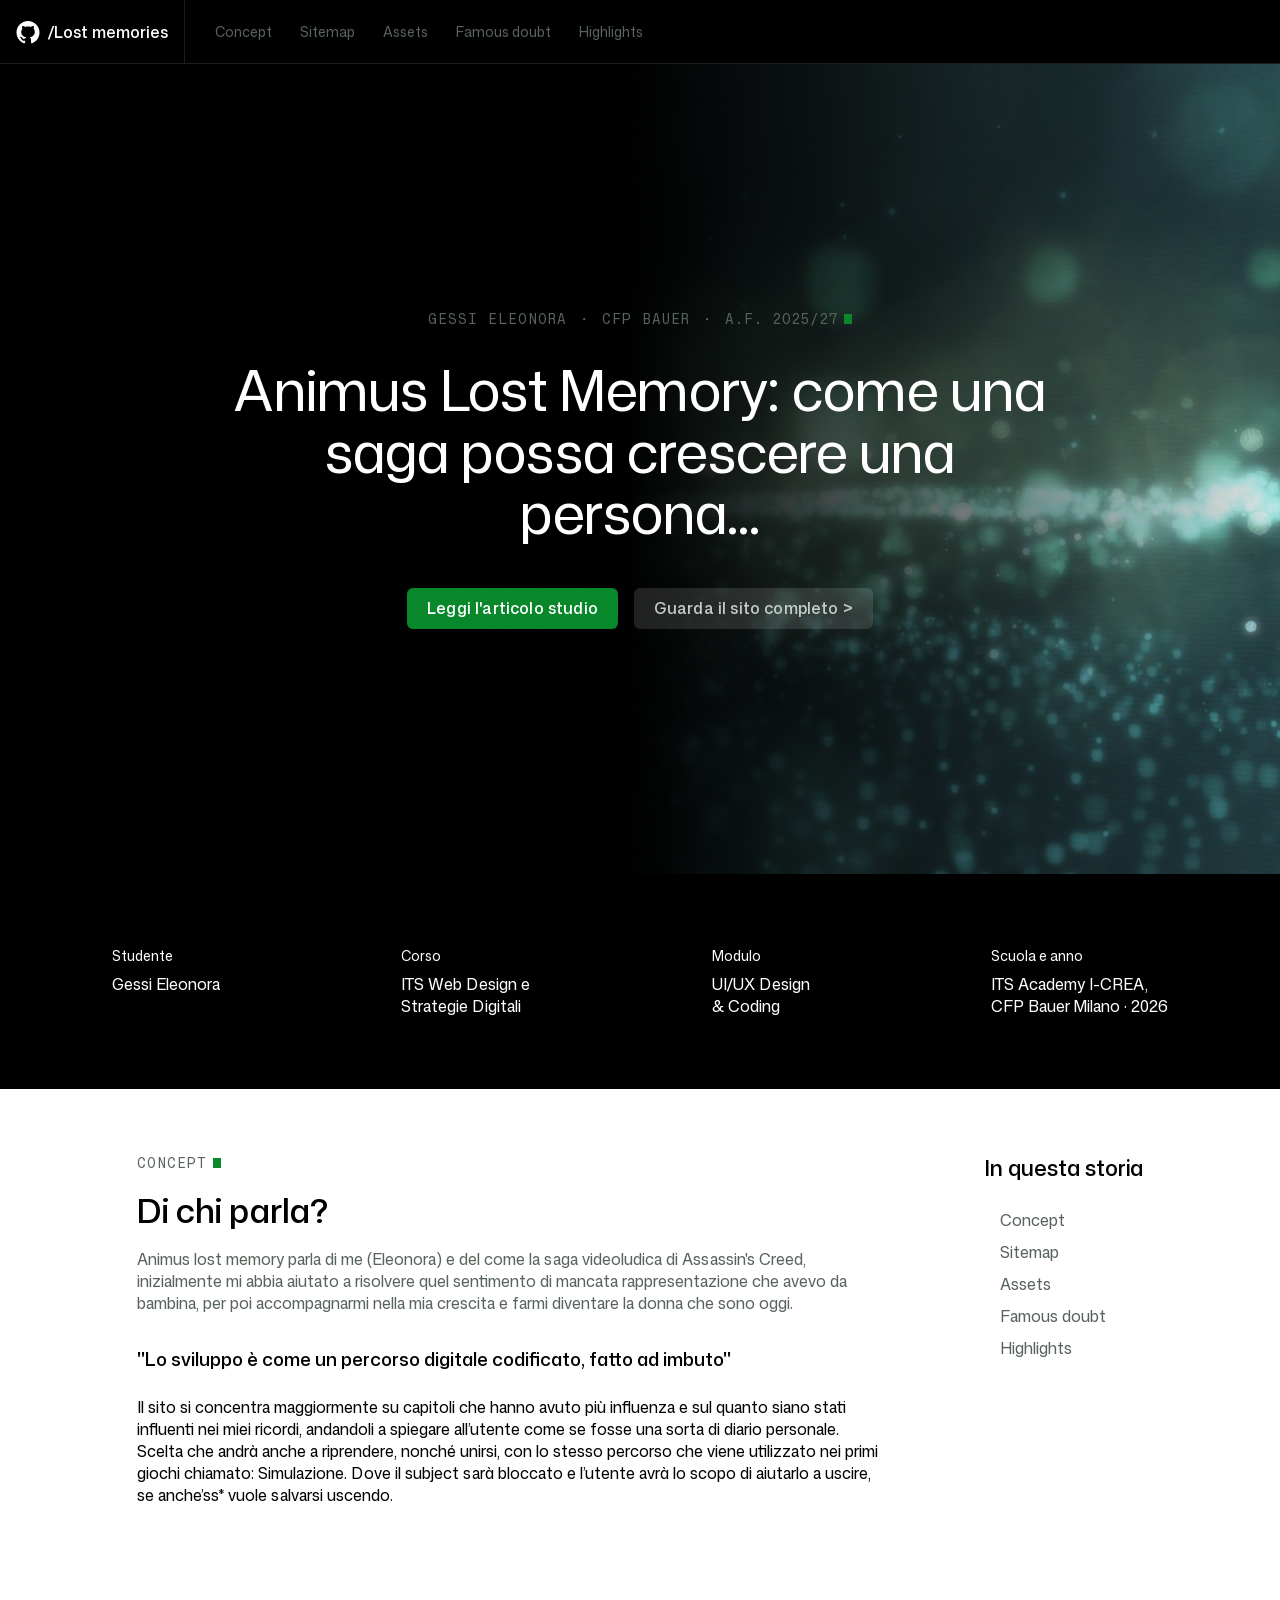
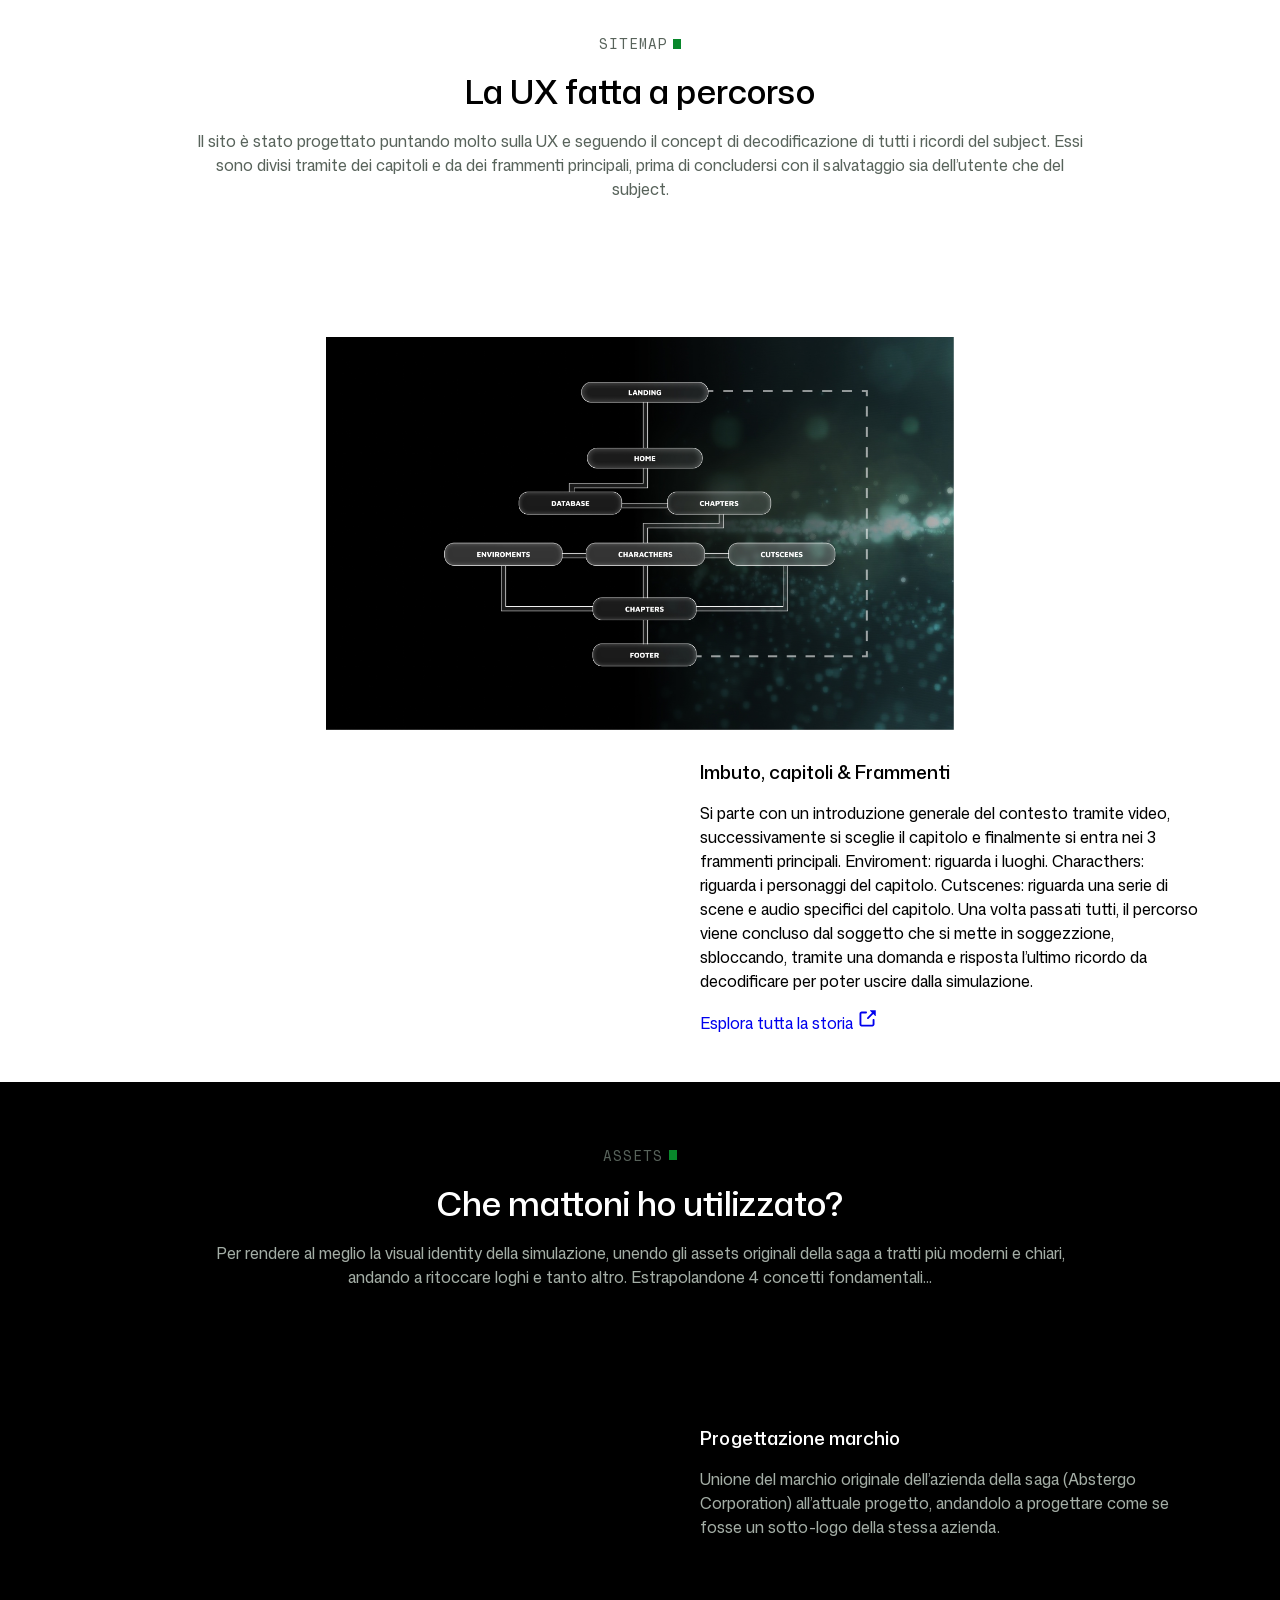
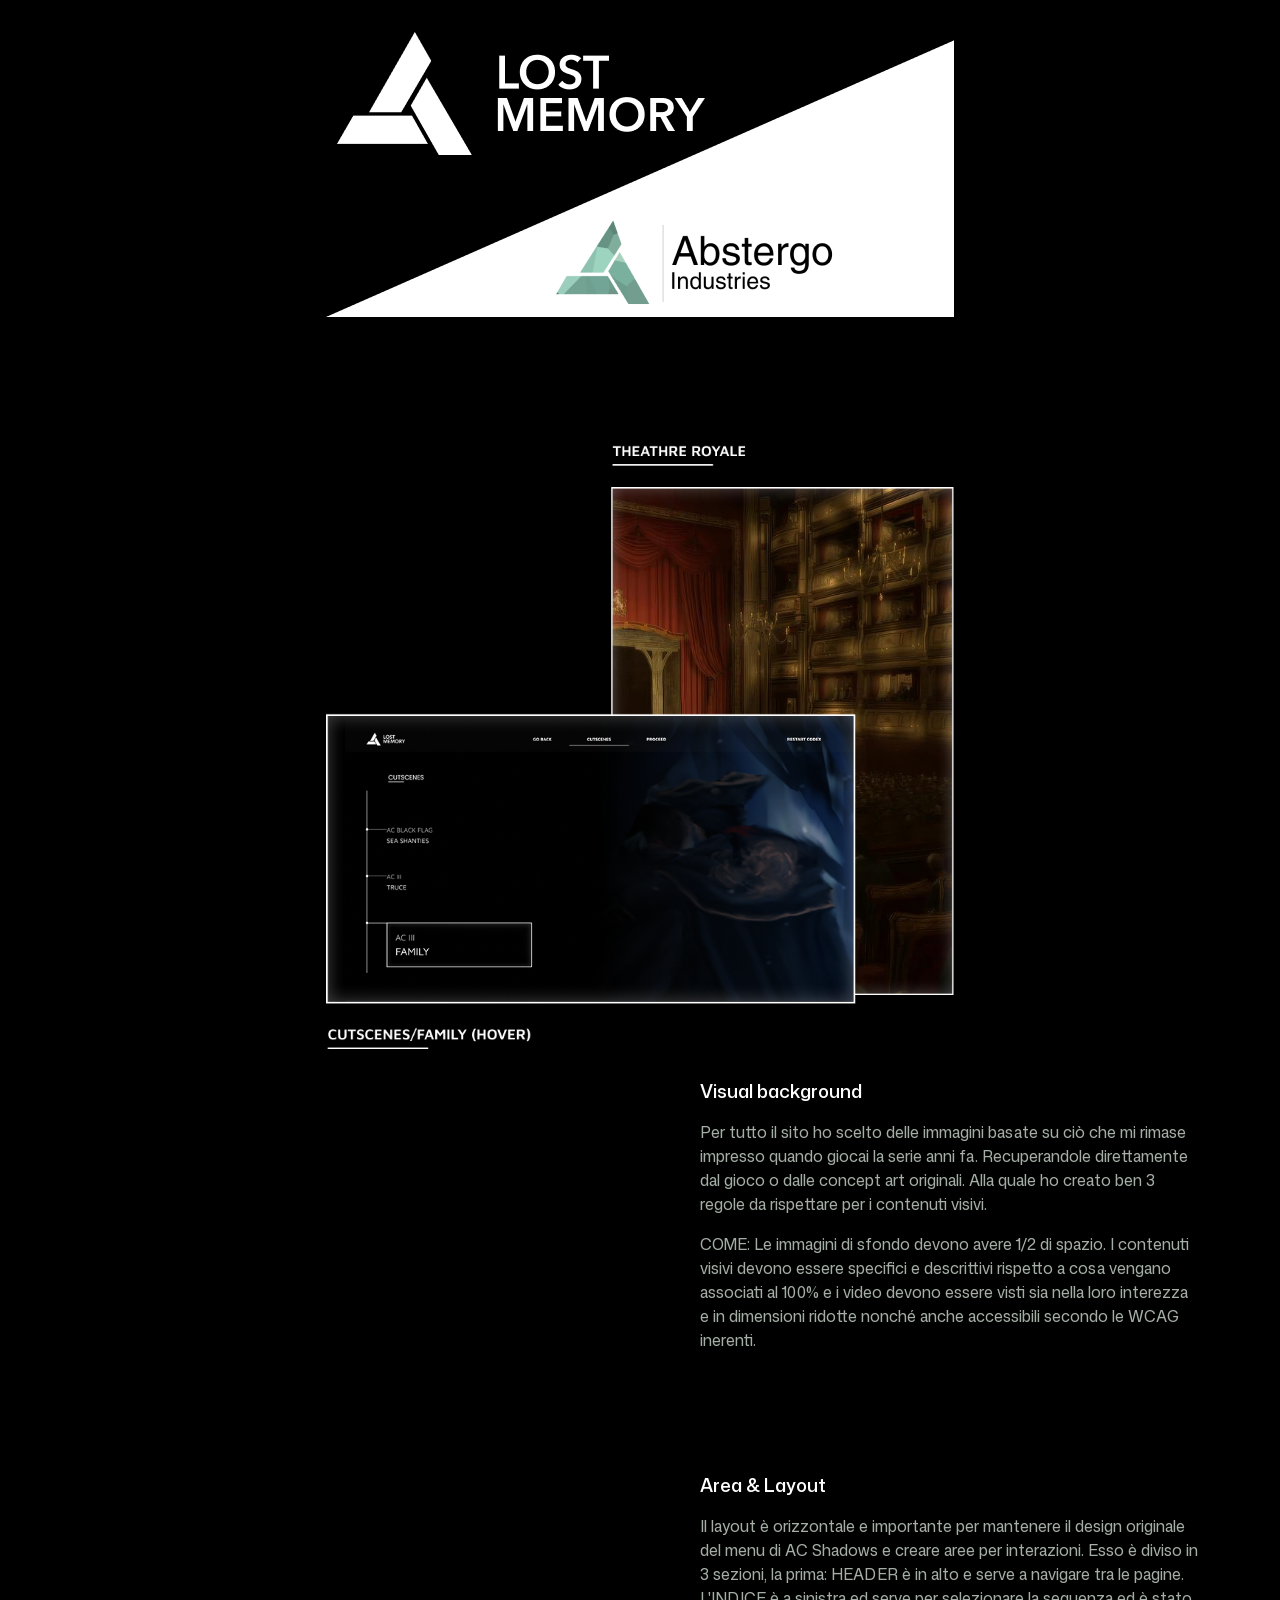
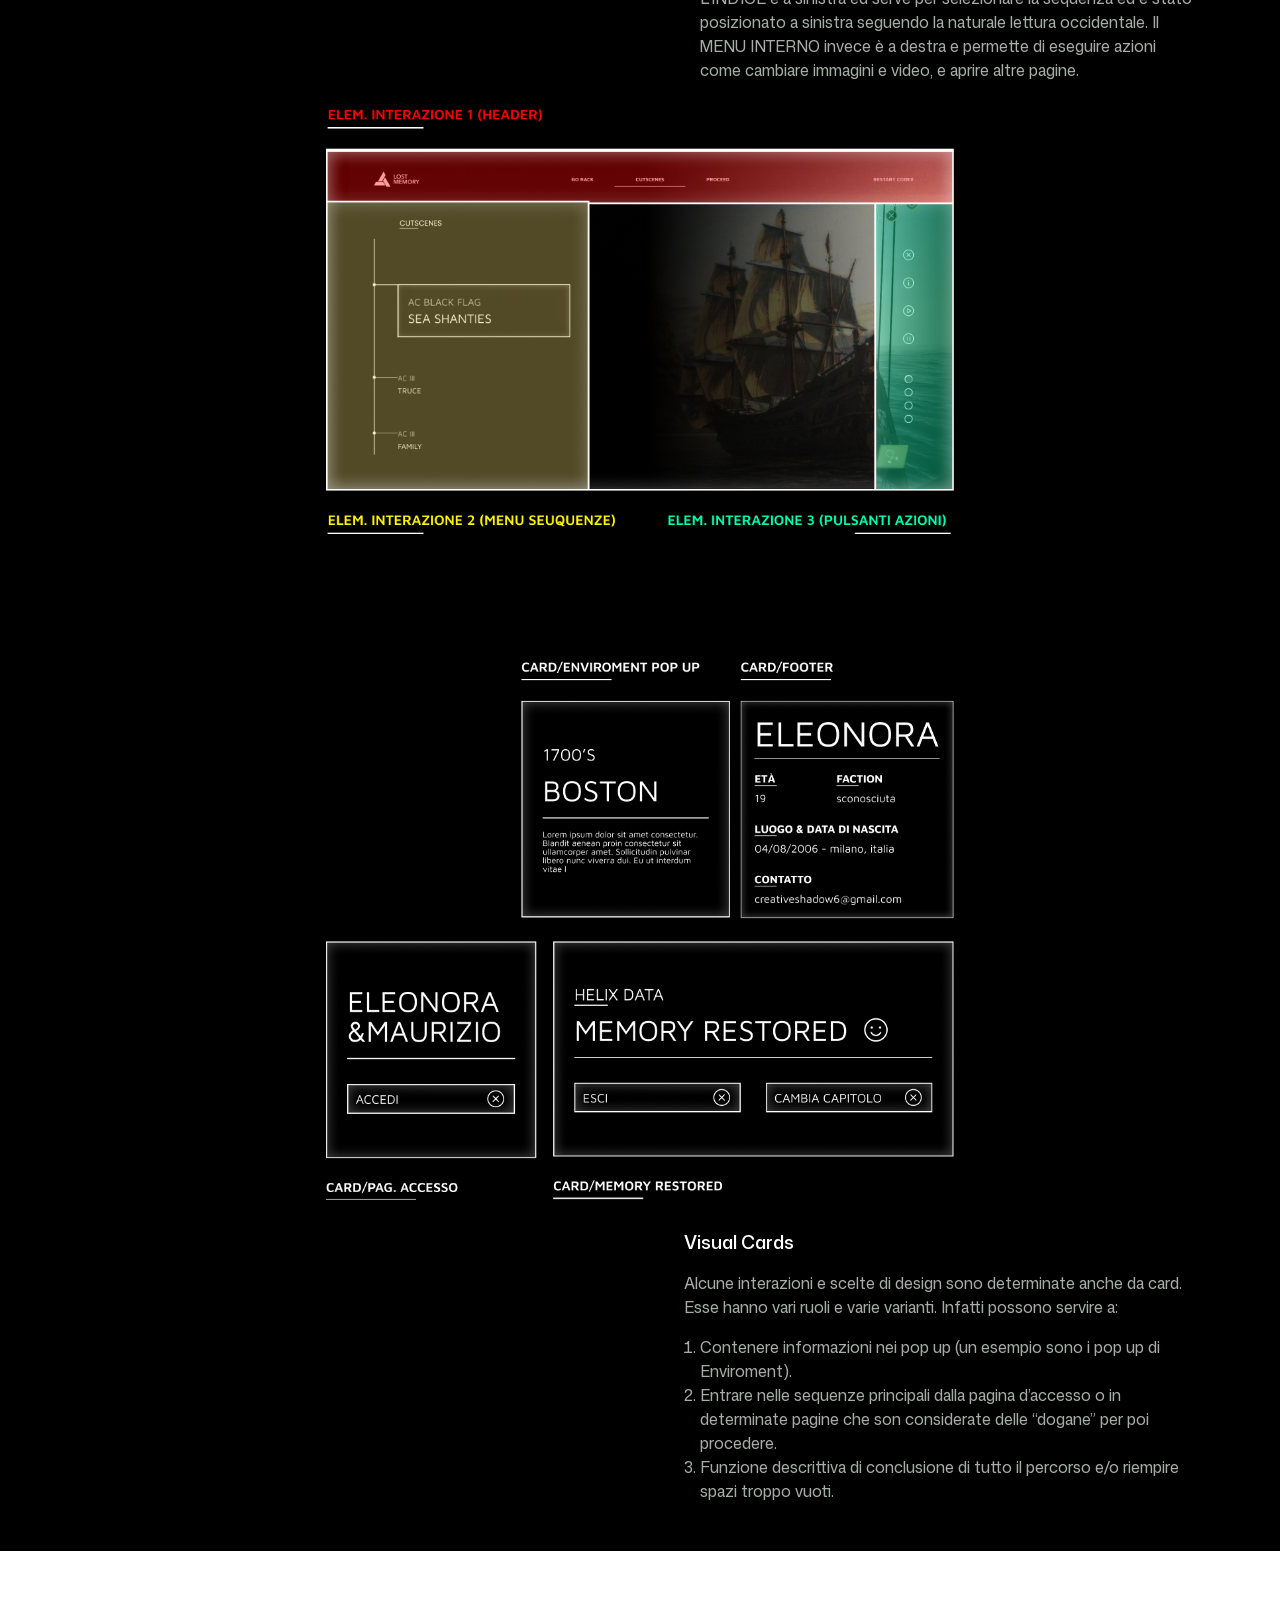
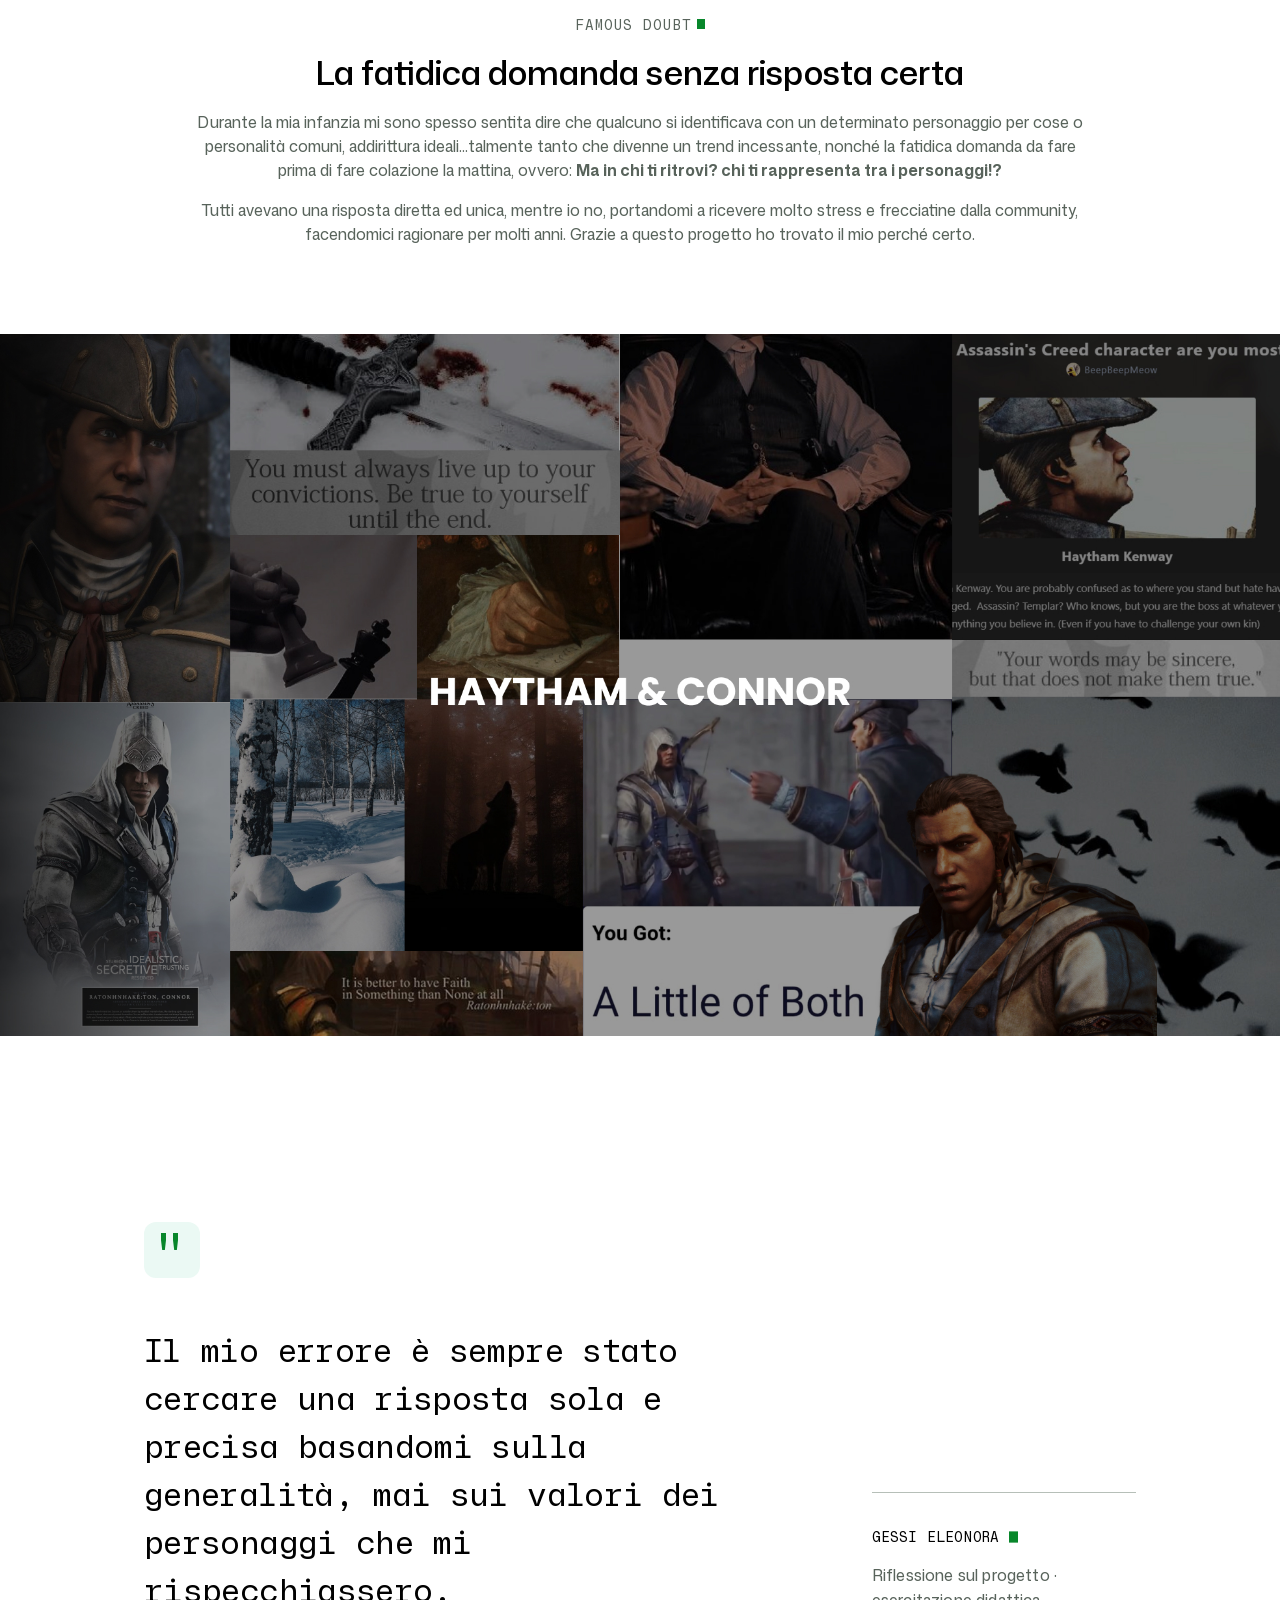
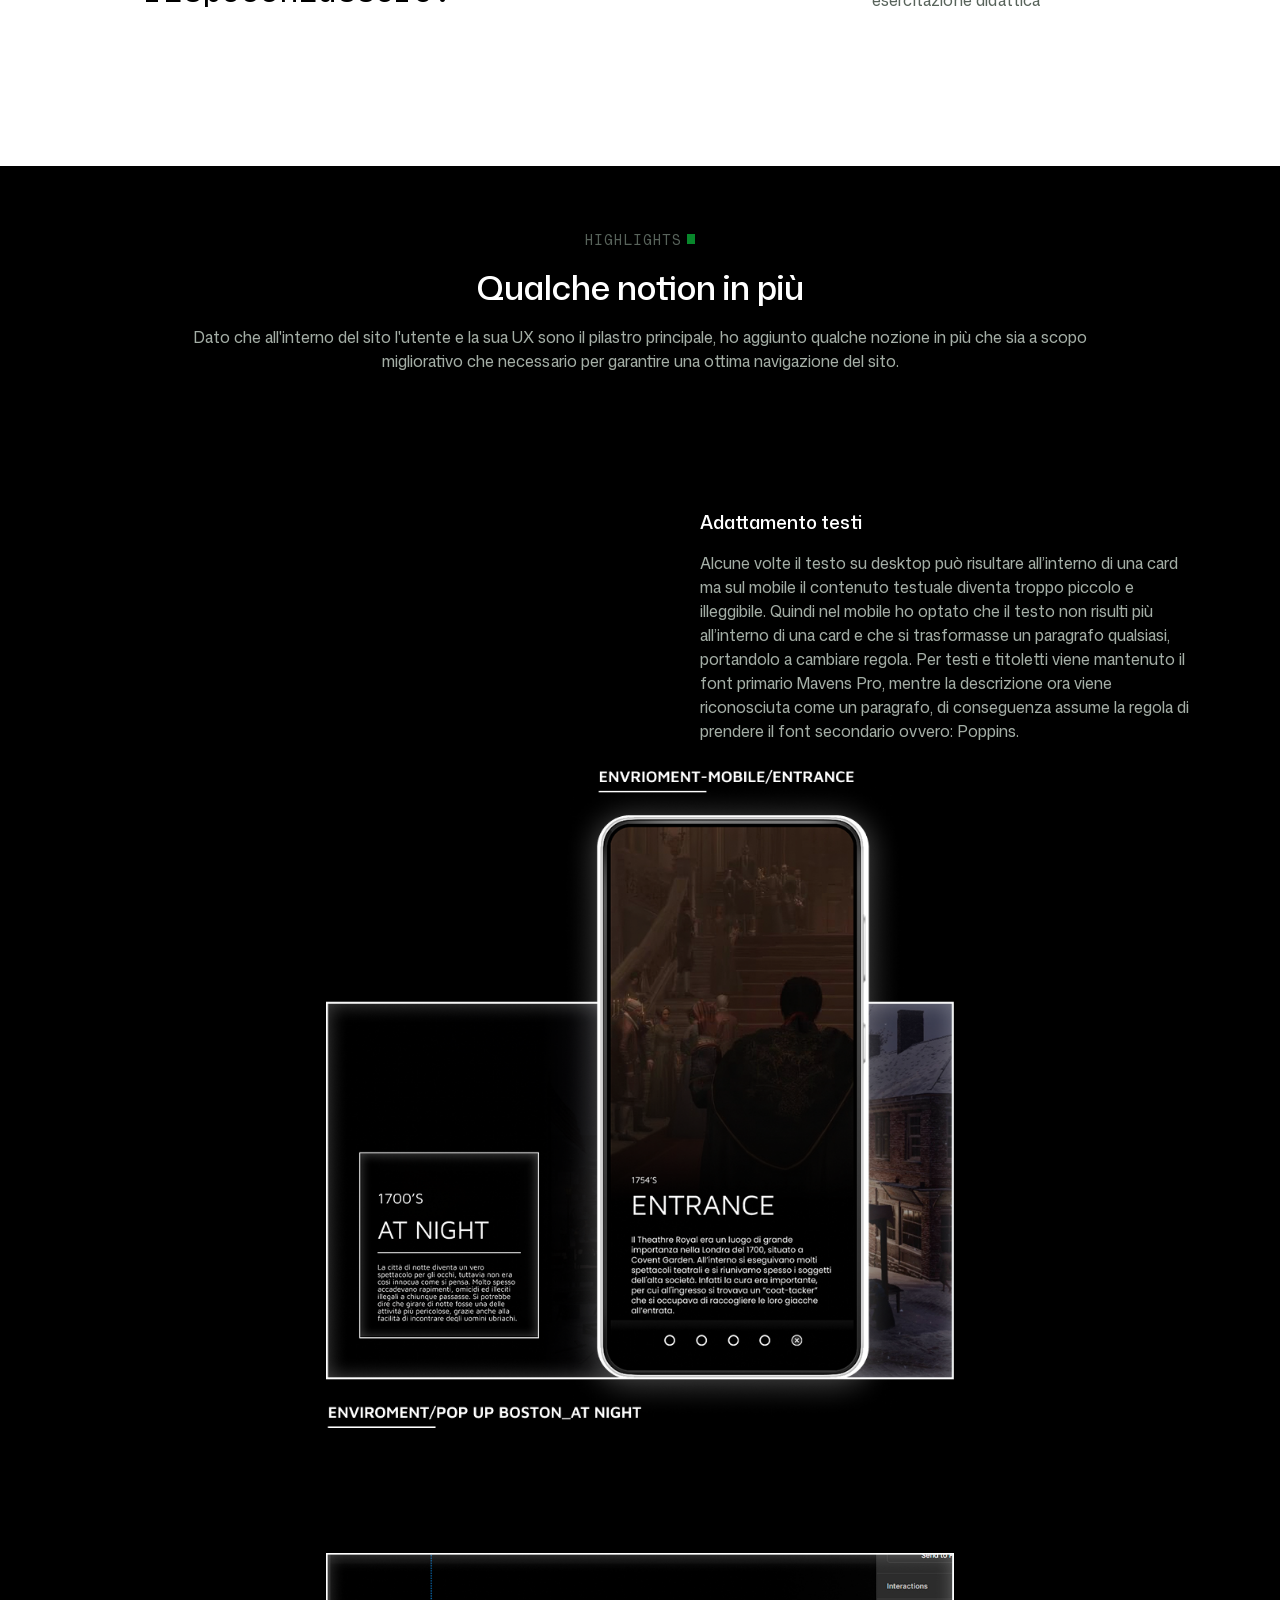
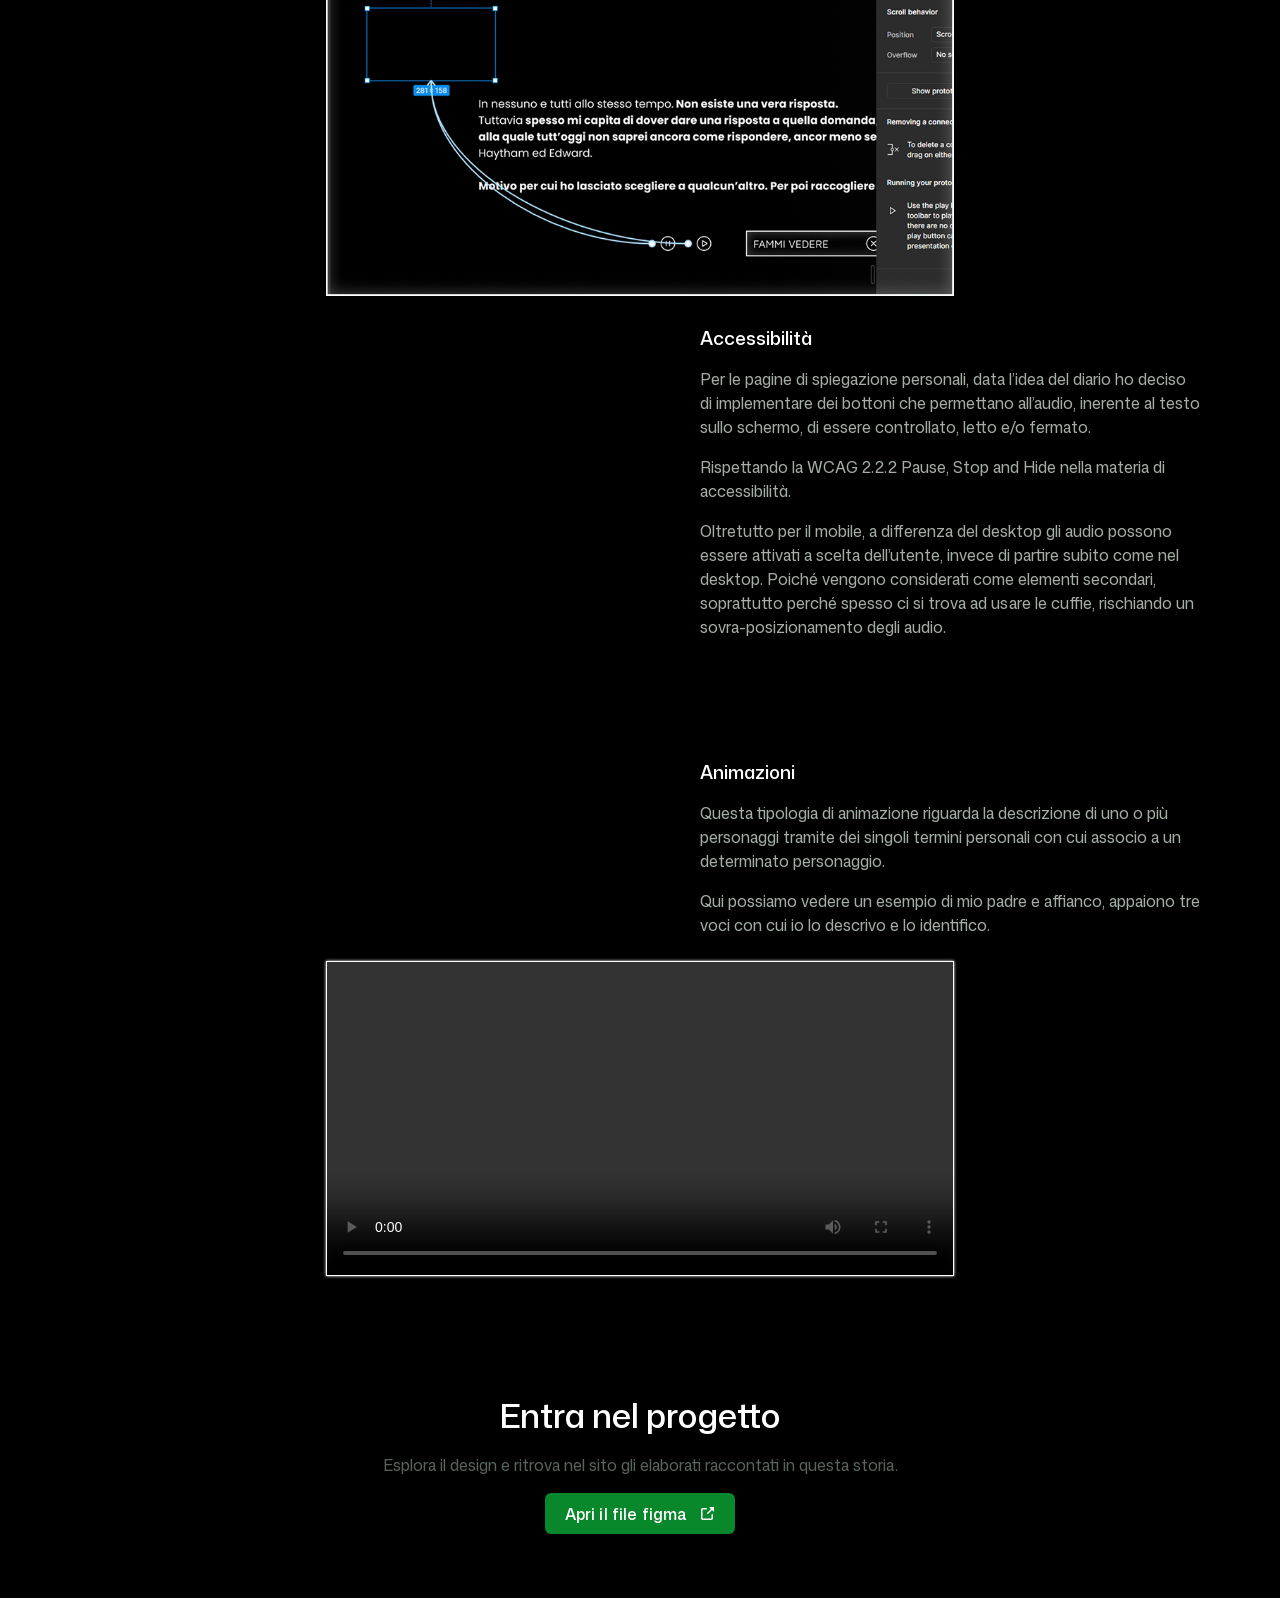
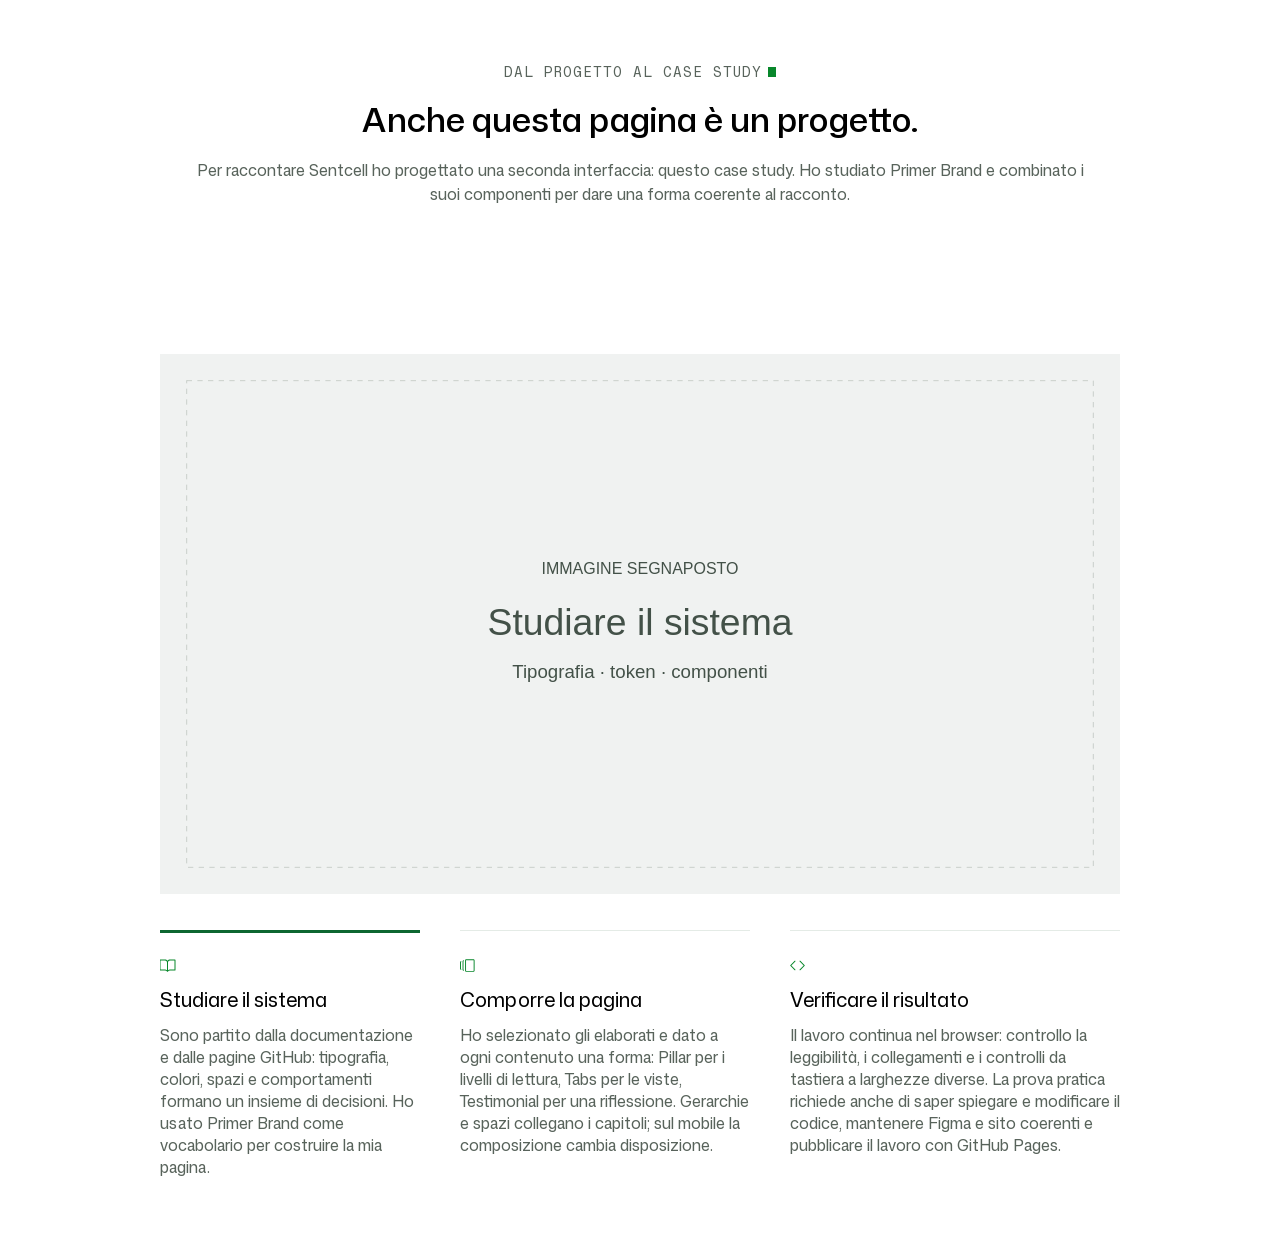
==== commit 2d5251c5: "MODIFICHE PROF. ED ULTERIORI DELLE ISSUES" ====
--- a/index.html
+++ b/index.html
@@ -162,7 +162,7 @@
                             </svg>
                         </p>
                         <h2 class="heading-medium headingsize2">Che mattoni ho utilizzato?</h2>
-                        <p class="section-pharagraphs">Per rendere al meglio la visual identity della simulazione, unendo gli assets originali della saga a tratti più moderni e chiari, andando a ritoccare loghi e tanto altro. Estrapolandone 4 concetti fondamentali...</p>
+                        <p class="section-pharagraphs-inverted">Per rendere al meglio la visual identity della simulazione, unendo gli assets originali della saga a tratti più moderni e chiari, andando a ritoccare loghi e tanto altro. Estrapolandone 4 concetti fondamentali...</p>
                     </div>
                     <div class="river-inverted">
                         <div class="river-content">
@@ -290,7 +290,7 @@
                             </svg>
                         </p>
                         <h2 class="heading-medium headingsize2">Qualche notion in più</h2>
-                        <p class="section-pharagraphs">Dato che all'interno del sito l'utente e la sua UX sono il pilastro principale, ho aggiunto qualche nozione in più che sia a scopo migliorativo che necessario per garantire una ottima navigazione del sito.</p>
+                        <p class="section-pharagraphs-inverted">Dato che all'interno del sito l'utente e la sua UX sono il pilastro principale, ho aggiunto qualche nozione in più che sia a scopo migliorativo che necessario per garantire una ottima navigazione del sito.</p>
                     </div>
                     <div class="river-inverted">
                         <div class="river-content">
--- a/style.css
+++ b/style.css
@@ -28,17 +28,17 @@
 :root{ /* selettore globale, così siamo sicuri che le nostre variabili in modo tale che tutti gli elementi CSS posso utilizzarlo */
     --font-body:"Mona Sans";
     --font-mono:"Mona Sans Mono";
-    --heading-1-font-size:56px;
+    --heading-1-font-size:3.5rem; /* 56px */
     --heading-1-line-height:1.1; /* Equivale al valore del font size per 1.1(110%) */
-    --eyebrow-font-size:14px;
-    --titoletto-author-font-size:14px;
-    --heading-2-font-size:34px;
+    --eyebrow-font-size:14px; /* 0.875rem */
+    --titoletto-author-font-size:14px; /* 0.875rem */ 
+    --heading-2-font-size:2.125rem; /* 34px */
     --heading-2-line-height:1.3;
-    --heading-3-font-size:28px;
+    --heading-3-font-size:28px; /* 1.75rem */
     --heading-3-line-height:1.35;
-    --heading-4-font-size:22px;
+    --heading-4-font-size:22px; /* 1.375rem */
     --heading-4-line-height:1.4;
-    --heading-5-font-size:20px;
+    --heading-5-font-size:20px; /* 1.25rem */
     --heading-5-line-height:1.3;
 
     /* FONT THINGS X CITAZIONE */
@@ -82,6 +82,7 @@
     --color-black:#000;
     --color-white:#fff;
     --color-muted:#58635B; 
+    --color-muted-inverted:#A4AEA6; /* colore scelto da figma */
     --color-primary-accent:#0D6731;
     --colory-primary-accent-disabled:#E4EBE6;
     --textcursor-animation:#08872B;
@@ -245,7 +246,7 @@
     display: flex;
     justify-content: center;
     align-items: center;
-    gap: 0.42em; /* em ragiona sulla grandezza del sup font parente */
+    gap: 0.42em; /* em ragiona sulla grandezza del suo font parente */
     font-family: var(--font-mono);
     font-size: var(--eyebrow-font-size);
     text-transform: uppercase;
@@ -258,7 +259,7 @@
     display: flex;
     justify-content: flex-start;
     align-items: center;
-    gap: 0.42em; /* em ragiona sulla grandezza del sup font parente */
+    gap: 0.42em; /* em ragiona sulla grandezza del suo font parente */
     font-family: var(--font-mono);
     font-size: var(--eyebrow-font-size);
     text-transform: uppercase;
@@ -270,7 +271,7 @@
     display: flex;
     justify-content: center;
     align-items: center;
-    gap: 0.42em; /* em ragiona sulla grandezza del sup font parente */
+    gap: 0.42em; /* em ragiona sulla grandezza del suo font parente */
     font-family: var(--font-mono);
     font-size: var(--eyebrow-font-size);
     text-transform: uppercase;
@@ -296,7 +297,7 @@
 .button{
     padding: 0.6em 1.25em;
     border-radius: 6px;
-    font-size: 16px;
+    font-size: 16px; /* se provo a renderelo accessibile non mi calcola 16 ma 36 (1rem) why? */
     font-weight: var(--font-weight-medium);
     letter-spacing: 0.16px;
     
@@ -400,10 +401,15 @@
 
 .concept-grid{
     display: grid;
+    grid-auto-flow: row;
+    grid-template-columns: 12 repeat(8, 1fr) 1fr repeat(3, 1fr); /* continuo a non capire */
+
     grid-template-areas:
     'context context context context context context context context . side-menu side-menu side-menu';
-    padding: var(--padding-64); /* Non sono molto sicura del padding, da vedere con prof. */
-    gap: var(--gap-48);
+   
+   
+    padding: var(--padding-64);
+    column-gap: var(--gap-48);
     /* background-color: rgba(255, 0, 0, 55%); */
 }
 
@@ -486,6 +492,29 @@
 }
 
 .card-pharagraphs{
+    font-size: var(--text-200-font-size);
+    line-height: var(--text-200-line-height);
+    max-width:var(--text-max-width-500-pharaghraphs);
+}
+
+/* INVERTED E'"L'ATTRIBUTO" CHE UNITO A QUALCOSA LO RENDE CONTRARIO DI COLORE RISPETTO AL DESIGN SYSTEM. E' UNA NOMINAZIONE*/
+
+.inverted{
+    background-color:var(--color-black);
+    color: var(--color-white);
+}
+
+.section-pharagraphs-inverted{
+    color: var(--color-muted-inverted);
+    font-size: var(--text-200-font-size);
+    line-height: var(--text-200-line-height);
+    max-width:var(--text-max-width-900-paraghraphs);
+    text-align:center;
+}
+
+
+.card-pharagraphs-inverted{
+    color: var(--color-muted-inverted);
     font-size: var(--text-200-font-size);
     line-height: var(--text-200-line-height);
     max-width:var(--text-max-width-500-pharaghraphs);
@@ -563,17 +592,6 @@
     flex-shrink: 1;
 }
 
-.inverted{
-    background-color:var(--color-black);
-    color: var(--color-white);
-}
-
-.card-pharagraphs-inverted{
-    font-size: var(--text-200-font-size);
-    line-height: var(--text-200-line-height);
-    max-width:var(--text-max-width-500-pharaghraphs);
-    color: var(--color-muted);
-}
 
 .card-title{
     color: var(--color-black);
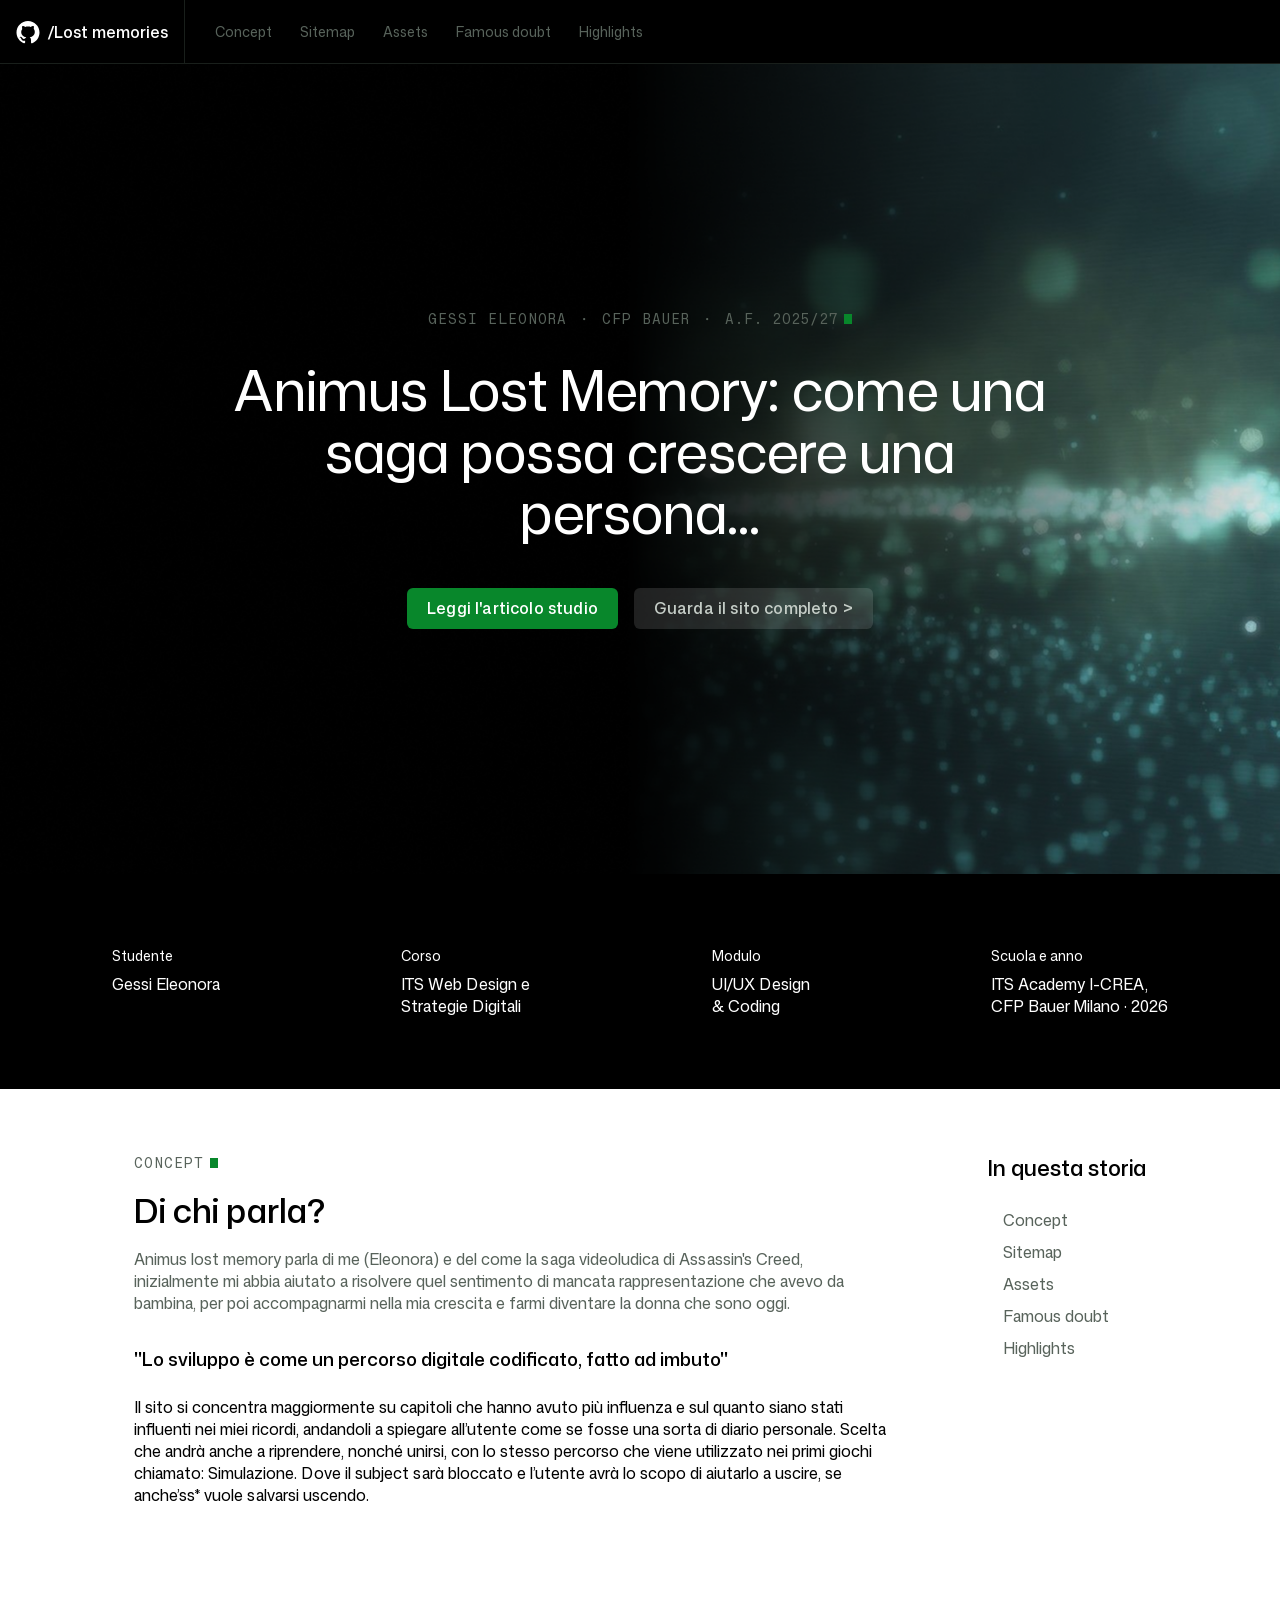
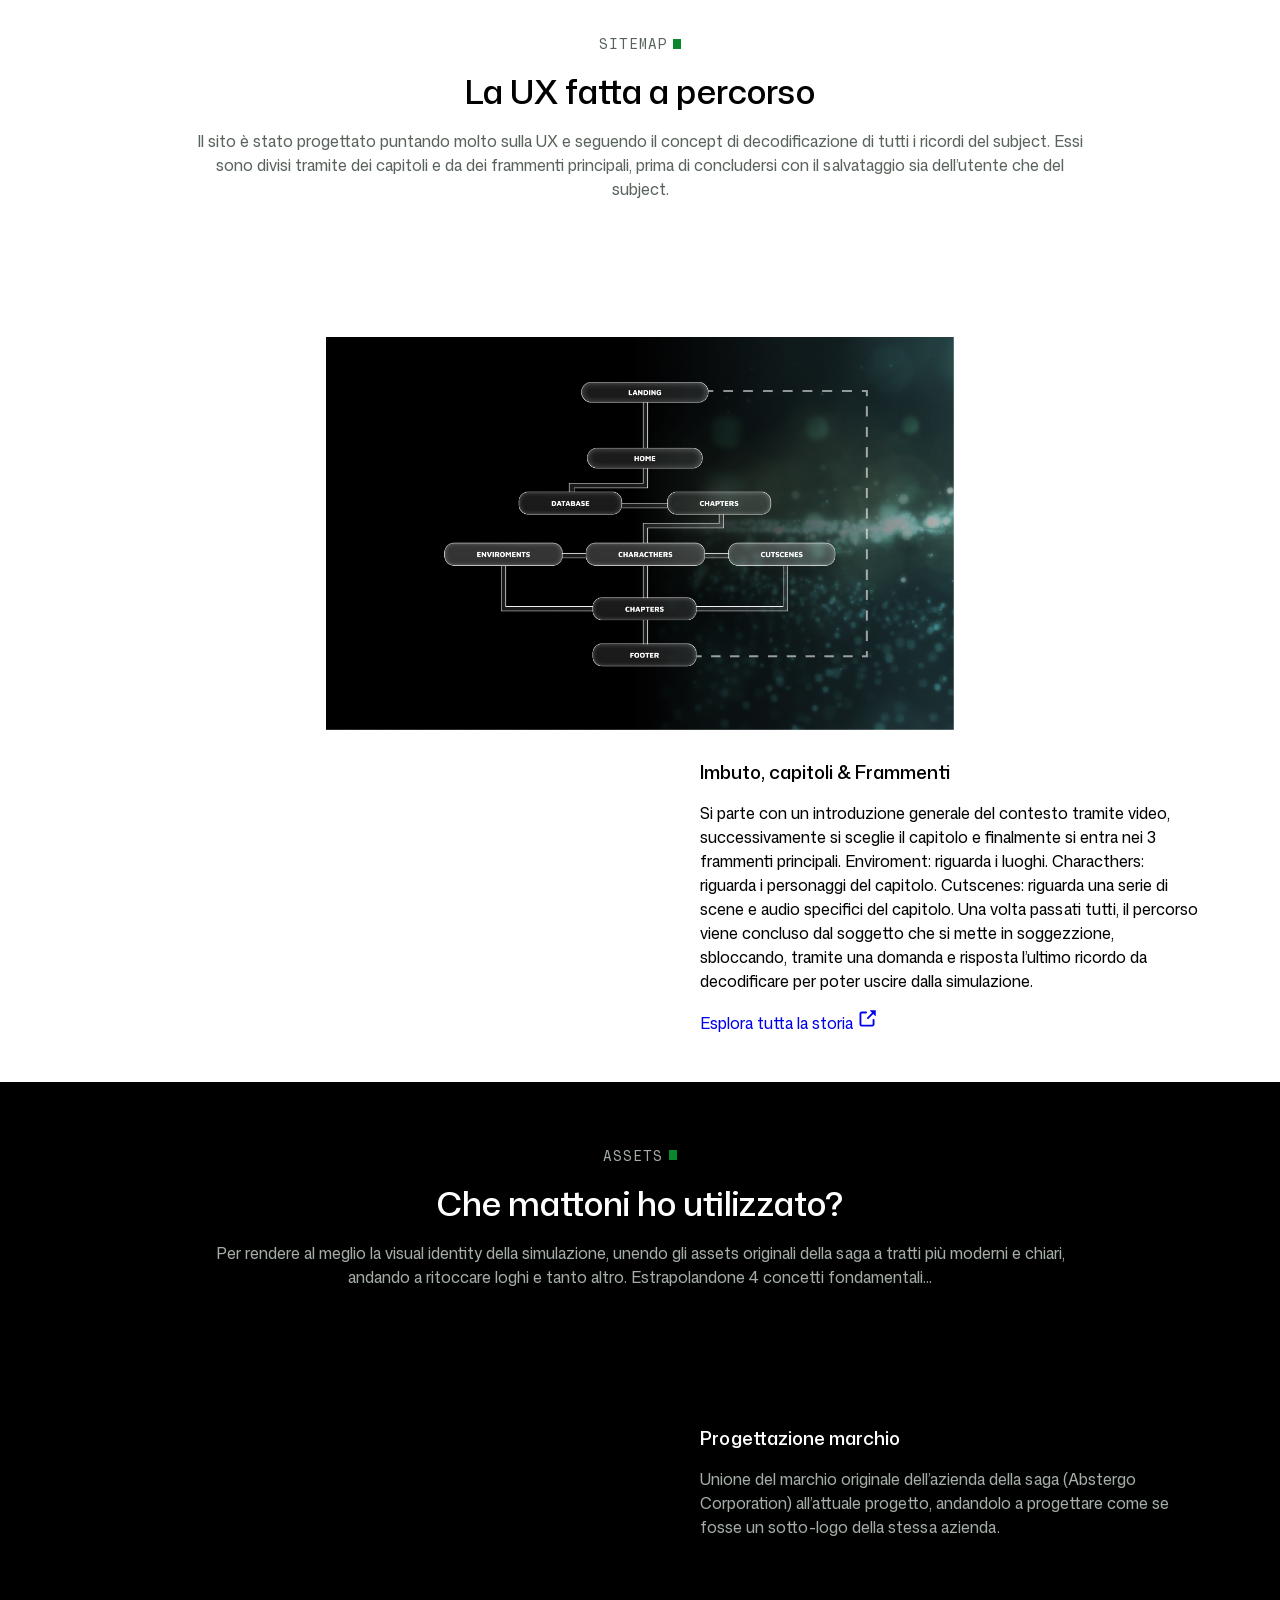
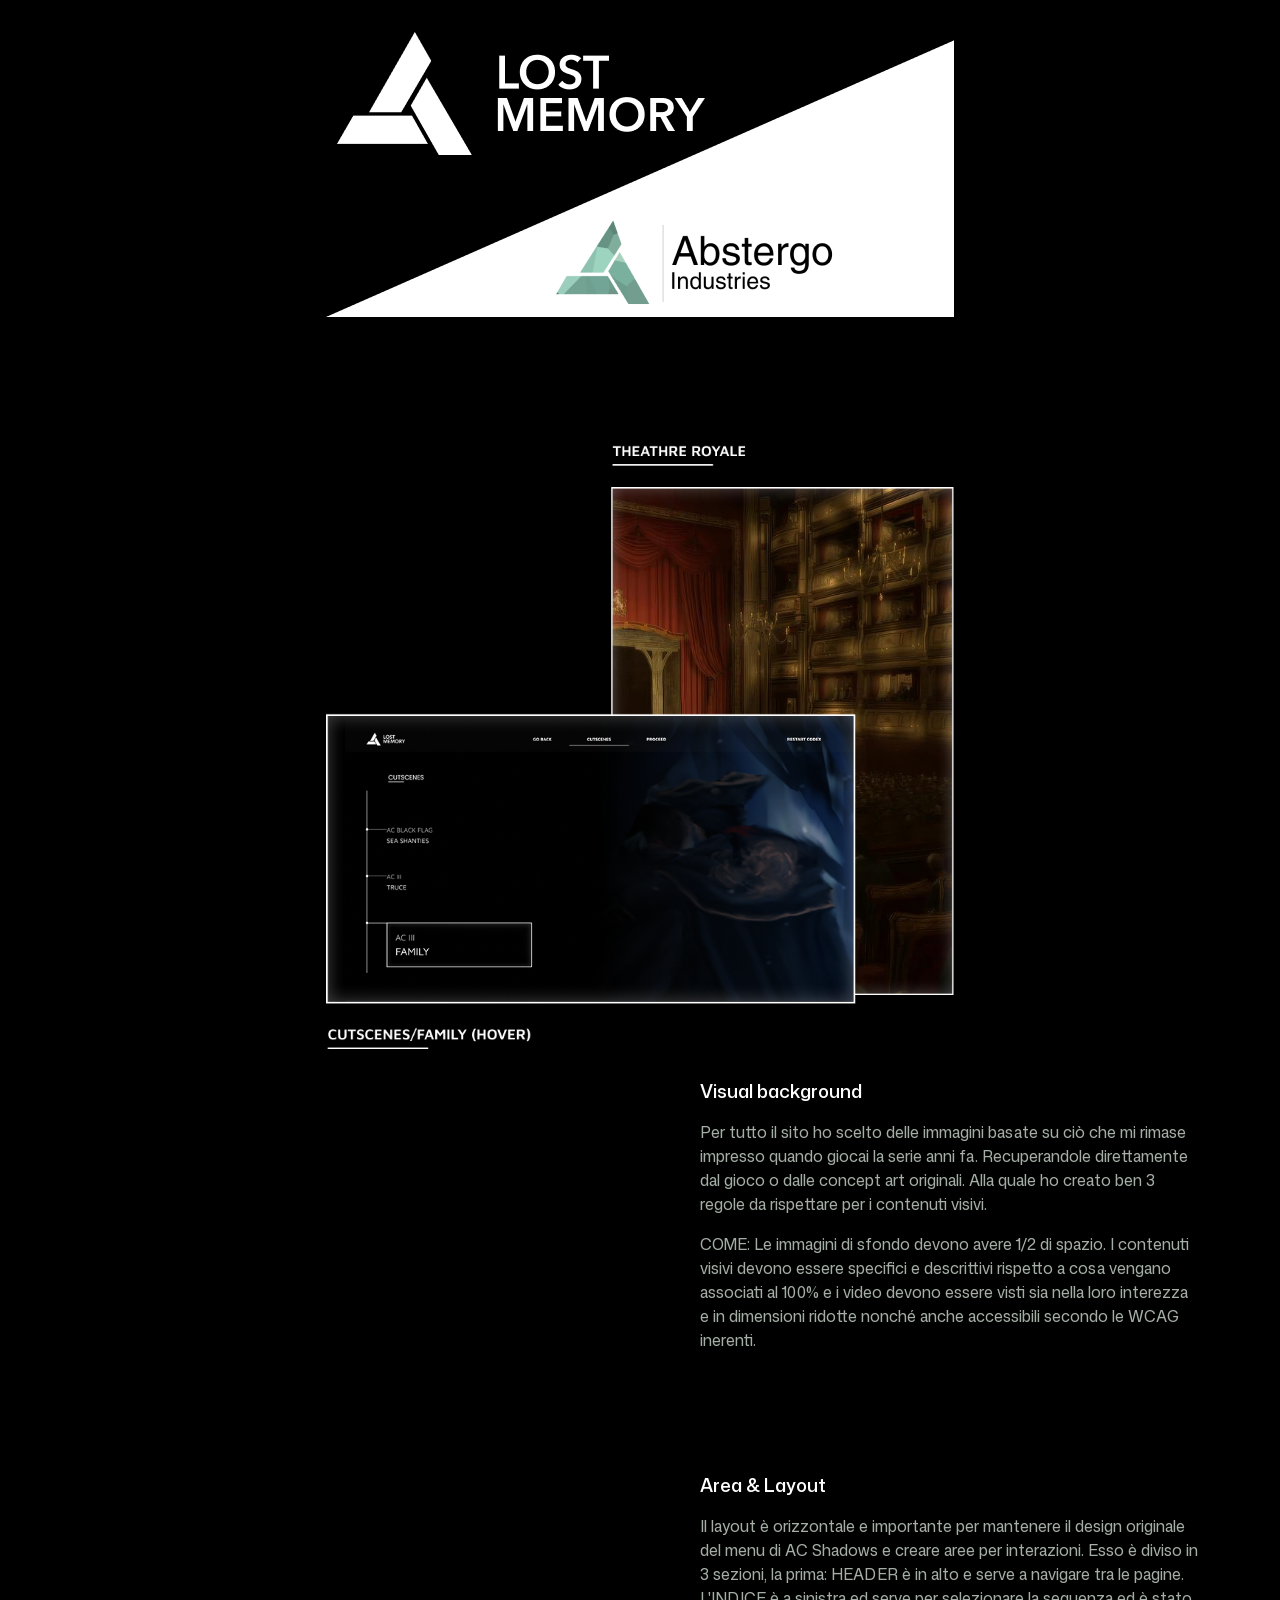
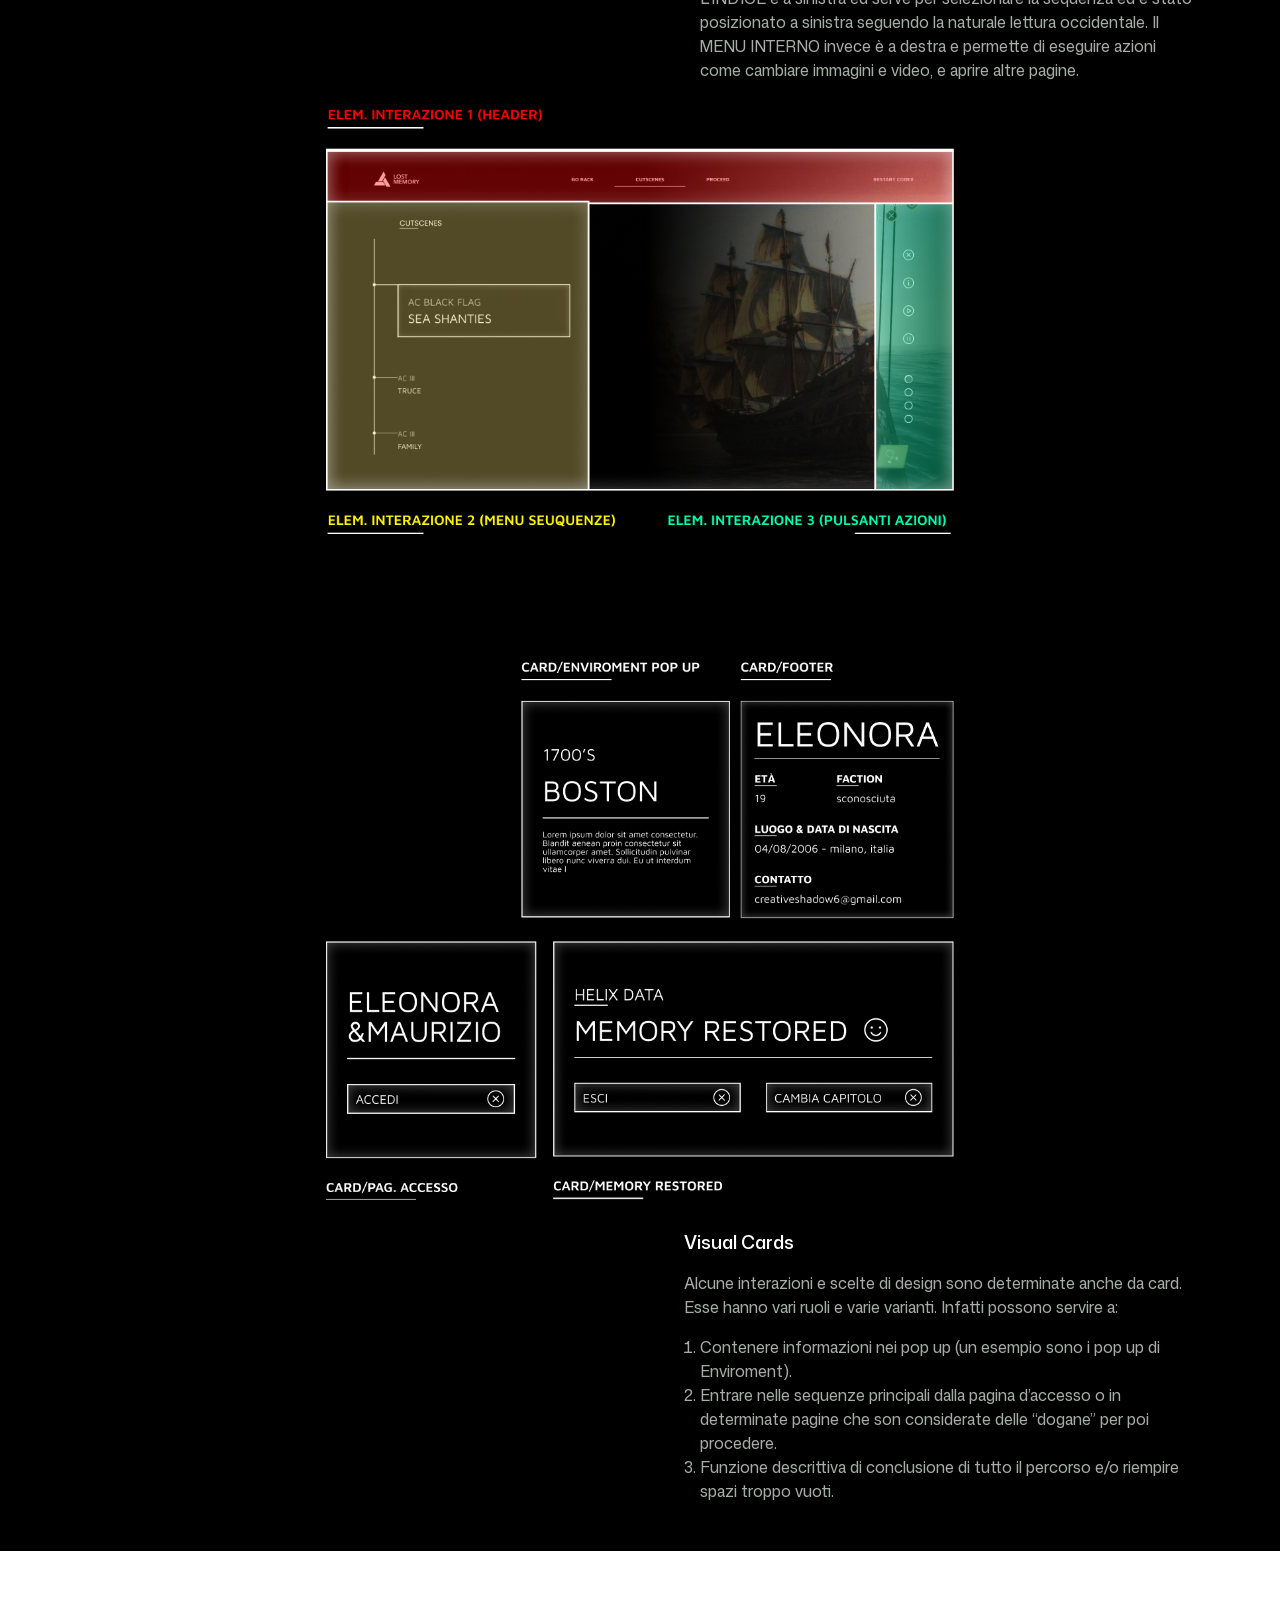
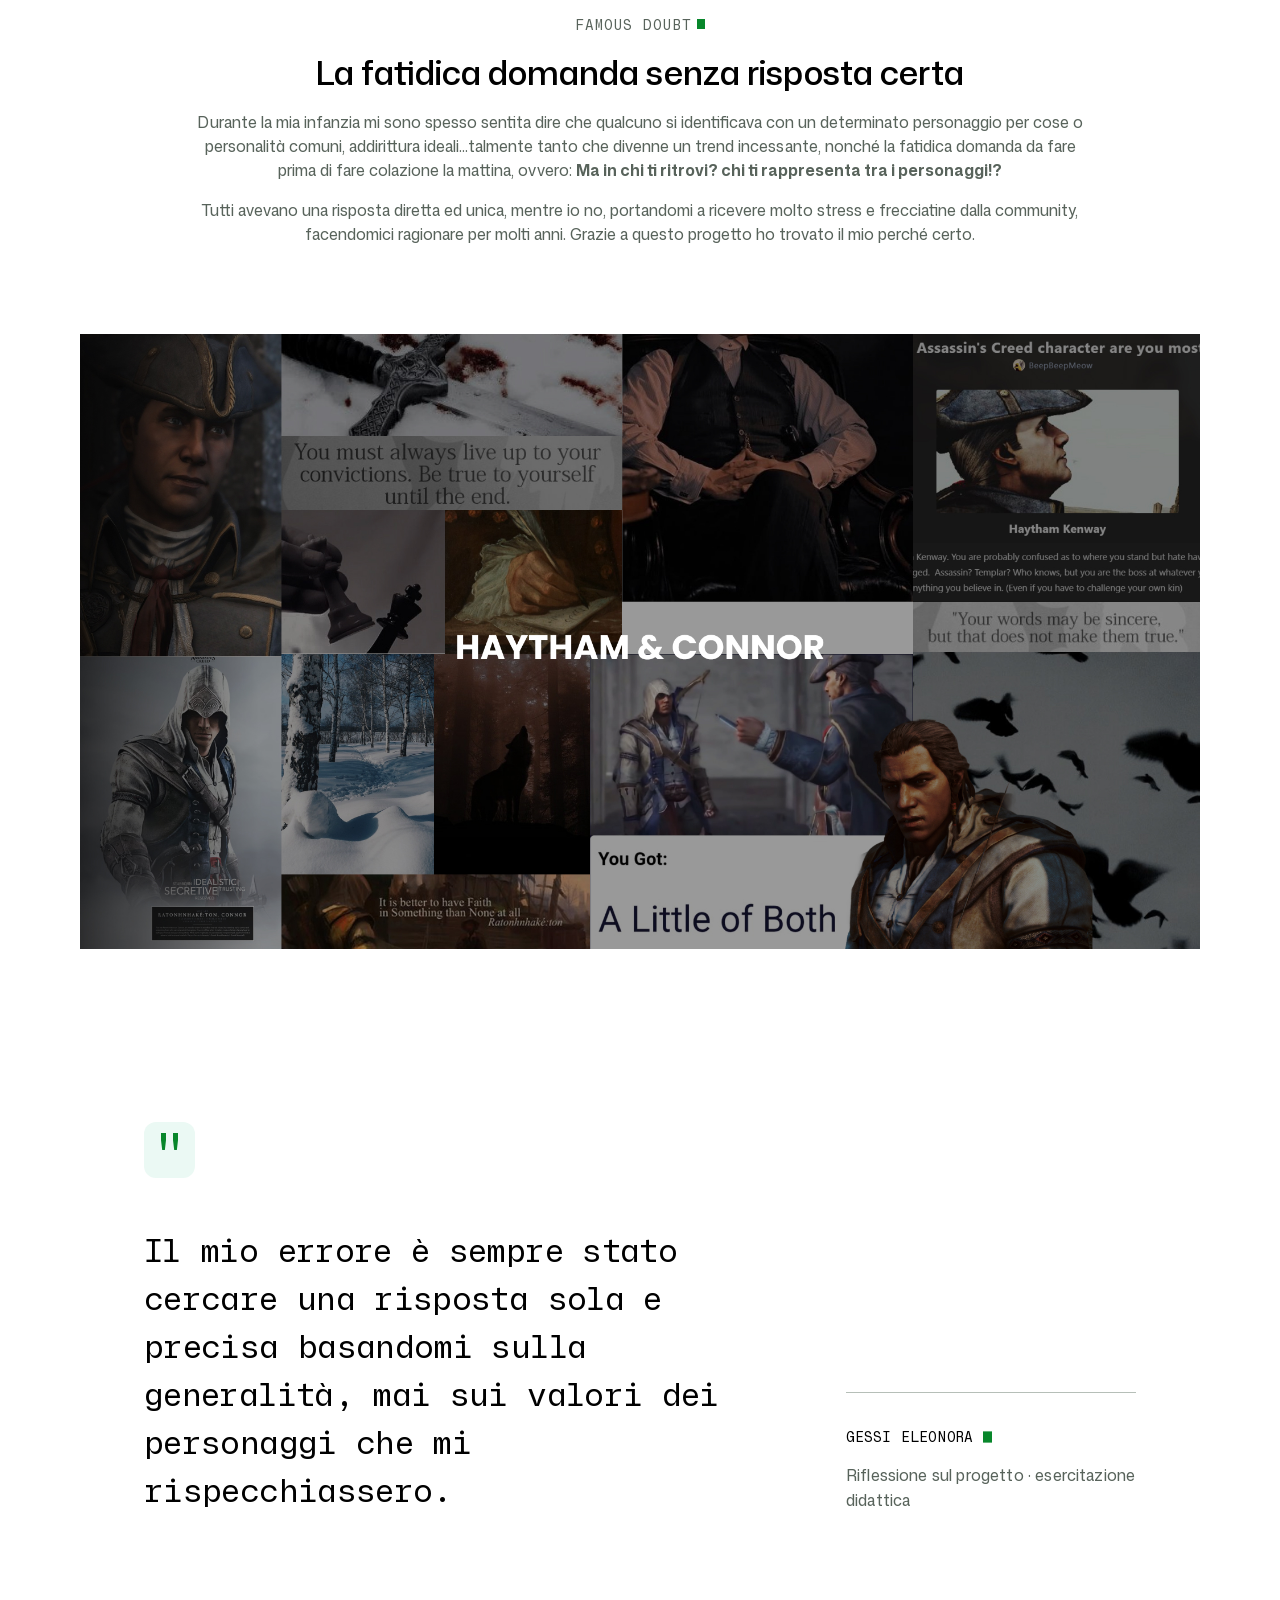
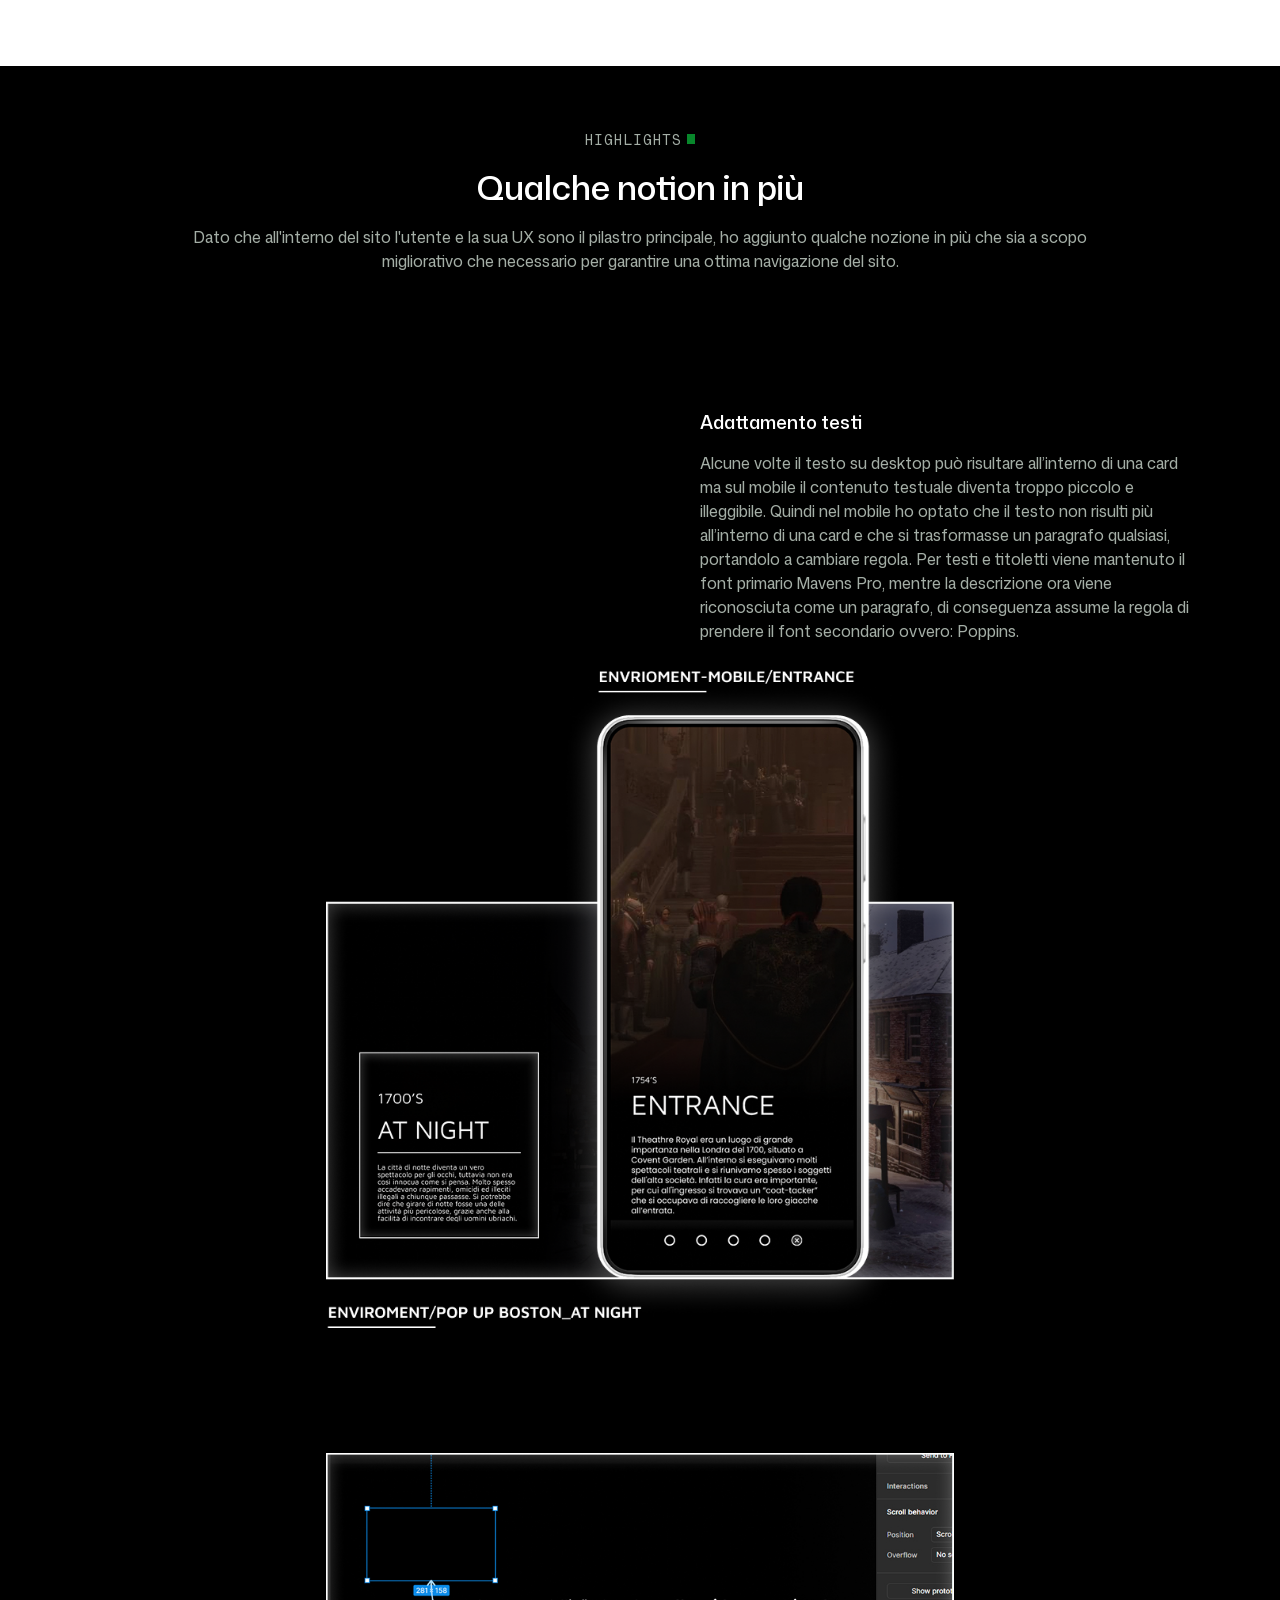
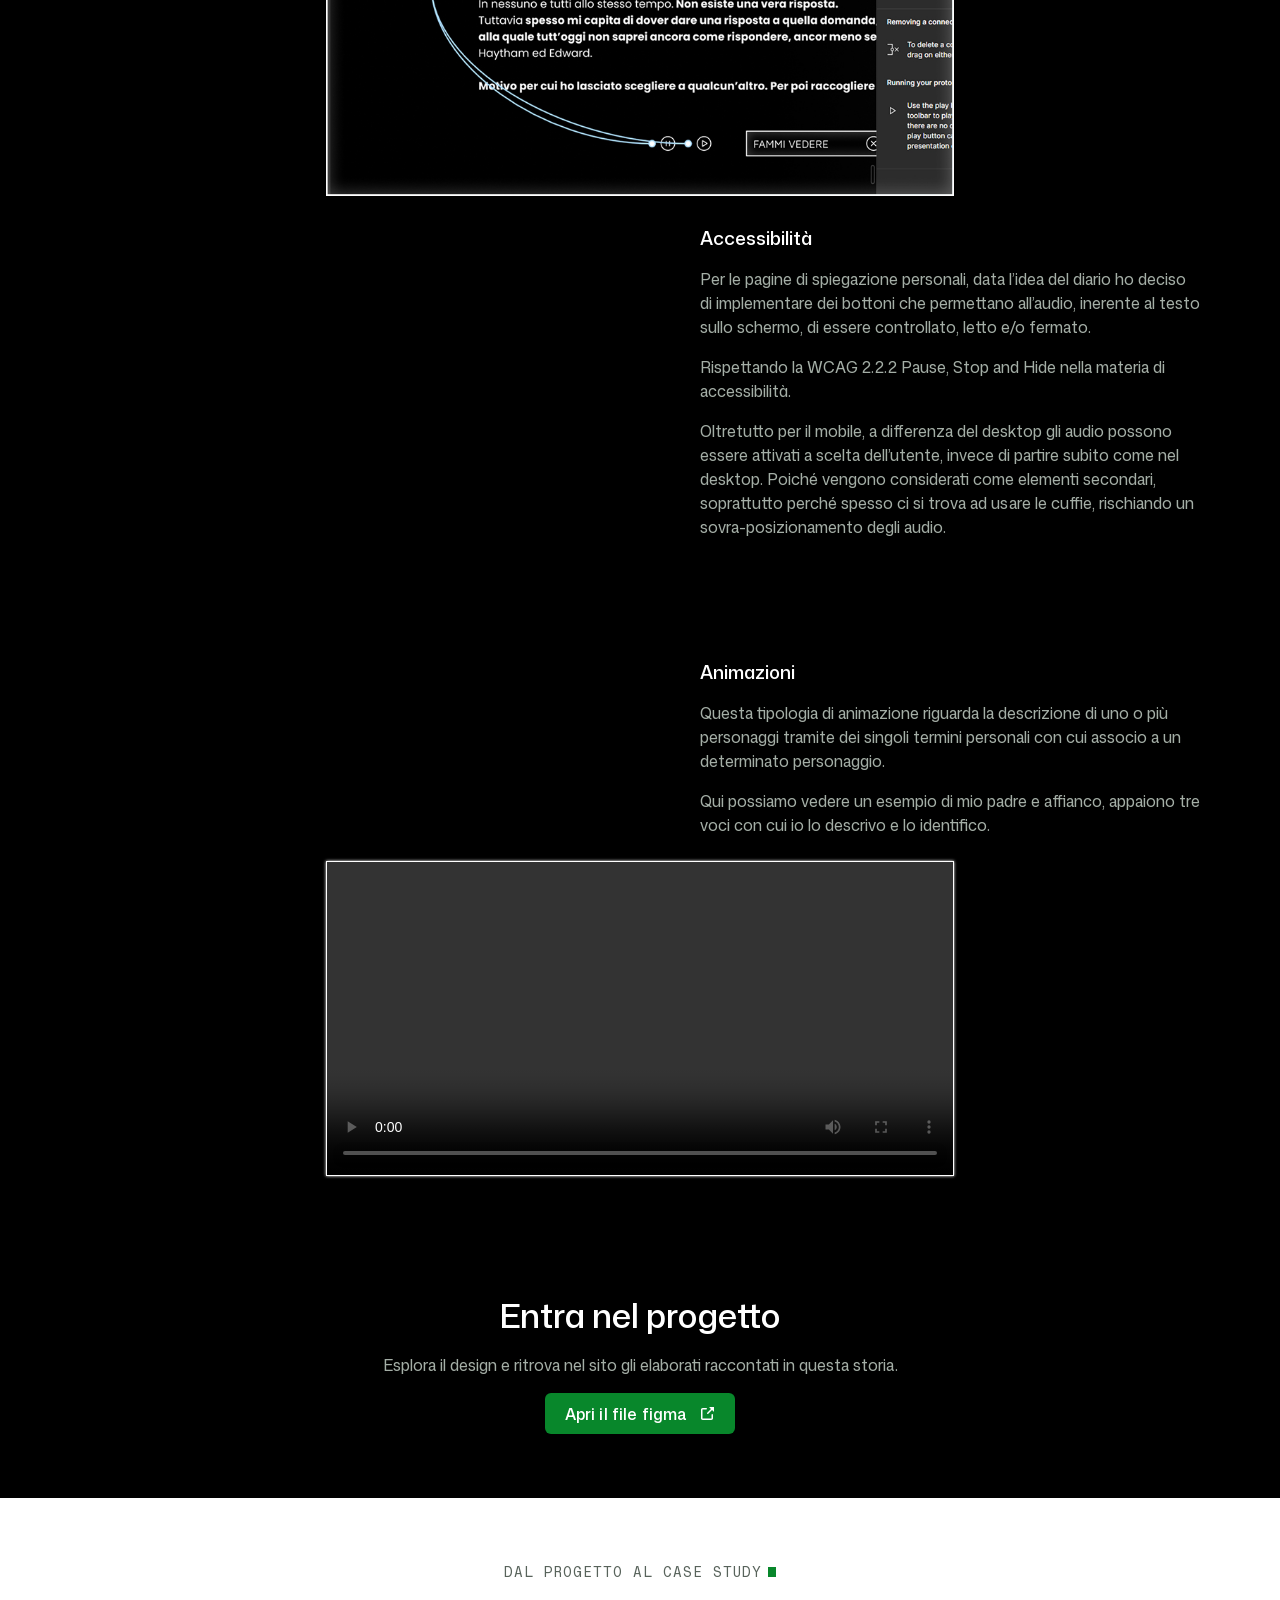
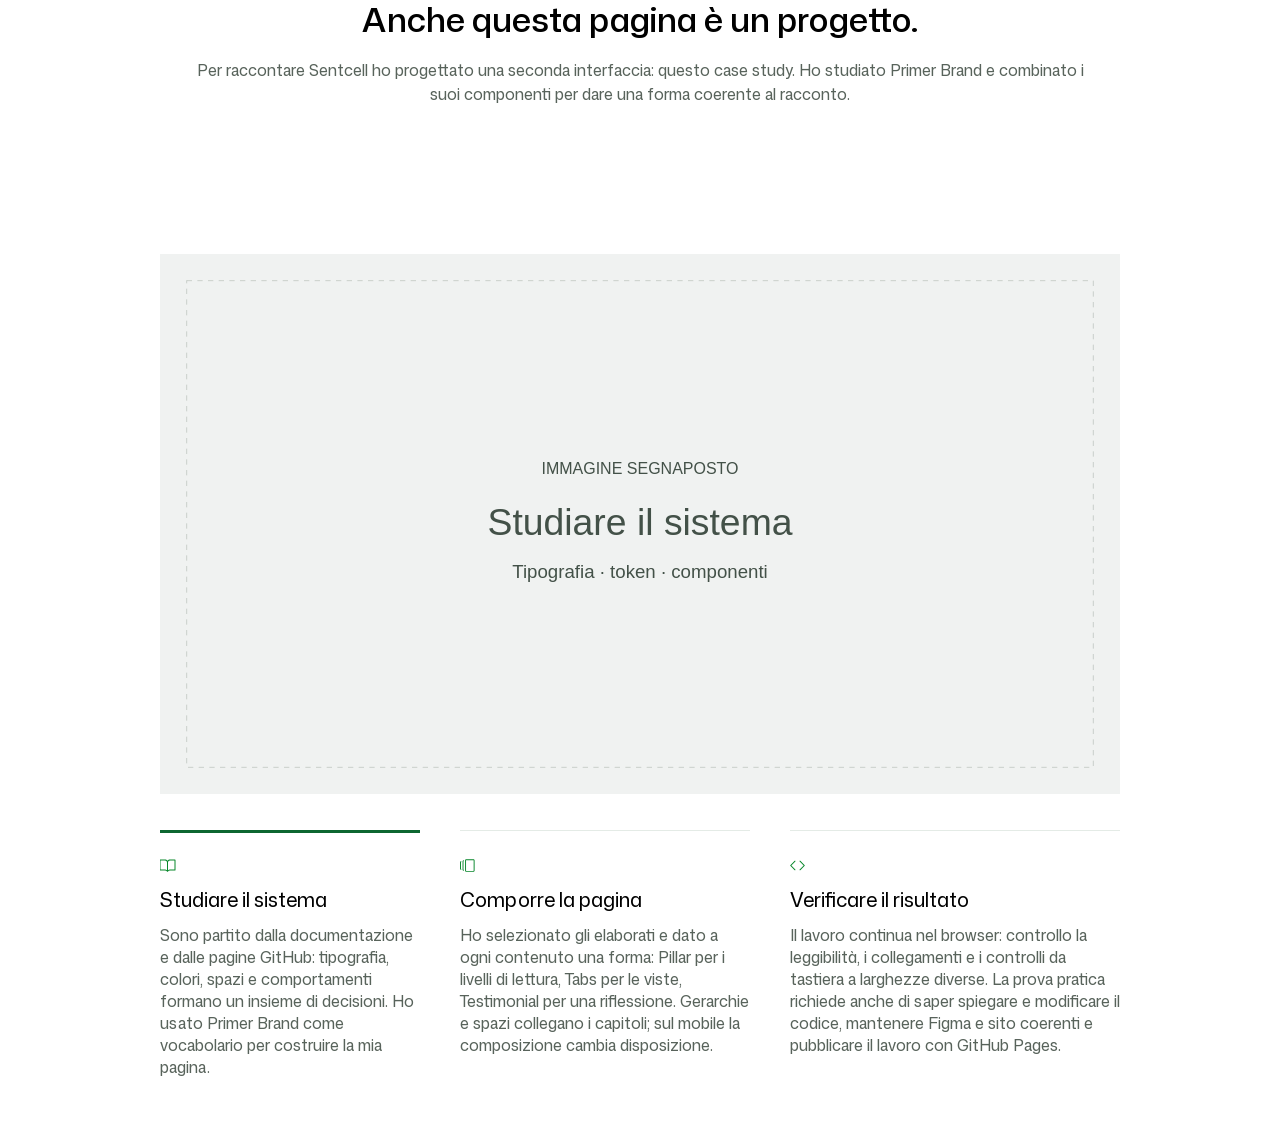
==== commit ab63ebfc: "MODIFICHE ISSUES E RESPONSIVE Elaborazione di media query  e javascript per case-study" ====
--- a/index.html
+++ b/index.html
@@ -156,7 +156,7 @@
                 <section id="assets" class="sections inverted">
                     
                     <div class="intro container">
-                        <p class="eyebrow-section">ASSETS
+                        <p class="eyebrow-section-inverted">ASSETS
                             <svg width="8" height="10" viewBox="0 0 8 10" fill="none" xmlns="http://www.w3.org/2000/svg">
                             <rect class="eyebrow-cursor-ret" width="8" height="10" fill="#5FED83" />
                             </svg>
@@ -248,7 +248,7 @@
                         <img class="full-image" src="assets\images\moodboard.jpg" alt="moodboard-famous-doubt">
                     </div>
 
-                <div class="quote-group container">
+                <div class="quote-group">
                     <div class="quote-author">
                         
                         <div class="quote-wrapper"> <!-- QUOTE WRAPPER -->
@@ -284,7 +284,7 @@
                 <section id="highlights" class="sections inverted">
 
                     <div class="intro container">
-                        <p class="eyebrow-section">HIGHLIGHTS
+                        <p class="eyebrow-section-inverted">HIGHLIGHTS
                             <svg width="8" height="10" viewBox="0 0 8 10" fill="none" xmlns="http://www.w3.org/2000/svg">
                             <rect class="eyebrow-cursor-ret" width="8" height="10" fill="#5FED83" />
                             </svg>
@@ -349,7 +349,7 @@
                         </p>
 
                         <h2 class="heading-medium headingsize2">Entra nel progetto</h2>
-                        <p class="section-pharagraphs">Esplora il design e ritrova nel sito gli elaborati raccontati in questa storia.</p>
+                        <p class="section-pharagraphs-inverted">Esplora il design e ritrova nel sito gli elaborati raccontati in questa storia.</p>
                         <span> <!-- MACRO CONTENITORE BOTTONE -->
                             <a href="https://www.figma.com/proto/7xzh4GFRg77t1ZvZ5OiQMd/Gessi_Coding-case-study?node-id=10-2&t=3RjaaeAMFzCWXbgd-1&scaling=min-zoom&content-scaling=fixed&page-id=0%3A1" class=" button button-primary button-target-blank" target="_blank" aria-label="file-figma">Apri il file figma
                                 <svg xmlns="http://www.w3.org/2000/svg" width="16" height="16" viewBox="0 0 16 16" fill="none">
--- a/style.css
+++ b/style.css
@@ -5,7 +5,7 @@
 
  }
 
- img {
+ img, video {
      display: inline-block; /* permette all'img di occupare uno spazio specifico e se sono affianco all'altra si posizionano tranquillamente */
      max-width: 100%;
  }
@@ -279,6 +279,18 @@
     color: var(--color-muted);
 }
 
+.eyebrow-section-inverted{
+    display: flex;
+    justify-content: center;
+    align-items: center;
+    gap: 0.42em; /* em ragiona sulla grandezza del suo font parente */
+    font-family: var(--font-mono);
+    font-size: var(--eyebrow-font-size);
+    text-transform: uppercase;
+    letter-spacing:1px;
+    color: var(--color-muted-inverted);
+}
+
 .eyebrow-cursor-ret{
     fill:var(--textcursor-animation);
 }
@@ -401,12 +413,14 @@
 
 .concept-grid{
     display: grid;
-    grid-auto-flow: row;
-    grid-template-columns: 12 repeat(8, 1fr) 1fr repeat(3, 1fr); /* continuo a non capire */
+    justify-content: center;
+    align-items: start;
+    grid-template-columns: repeat(auto-fill, minmax(12, 1fr)); /* continuo a non capire */
+    grid-template-rows: repeat(1, 1fr);
 
     grid-template-areas:
-    'context context context context context context context context . side-menu side-menu side-menu';
-   
+    'context context context context context context context context . side-menu side-menu side-menu'
+    ;
    
     padding: var(--padding-64);
     column-gap: var(--gap-48);
@@ -416,16 +430,49 @@
 .concept-context{ 
     display: grid;
     grid-area: context;
-    gap: 32px;
+    row-gap: 2em; /* EM PK POI FARO' I TESTI VARIABILI X RESPONSIVE */
+}
+
+@media (max-width:640px){ /* QUESTIONE SOVRAPPOSIZIONE, E' IL GAP IL PROBLEM */
+    
+    .concept-grid {
+        display: grid;
+        grid-auto-flow: column;
+        /* PROBLEMA, SIDE-MENU OSA NON ANDARE SOTTO! */
+
+
+
+    }
+
+    .concept-context {
+    display: grid;
+    row-gap: 1.5em; /* Deve essere 24px da figma che è padding ma x me è gap */
+    }
+
+}
+
+@media (max-width:857px){
+    .concept-context{
+        display: grid;
+        row-gap: 1.5em; /* 24em di gap */
+    }
+
+    .concept-grid{
+        display: grid;
+        grid-auto-flow: column;
+    }
+
+
+
 }
 
 .intro-concept{
     display: flex;
     flex-direction: column;
-    max-width:750.62px;
-    max-height: 223px;
+    /* max-width:750.62px;*/
+    gap: var(--gap-16);
     /* background-color: red; */
-    gap: var(--gap-16);
+
 }
 
 .muted-pharagraph{
@@ -435,7 +482,7 @@
 .develope-concept{
     display: flex;
     flex-direction: column;
-    max-width:750.62px;
+    /* max-width:750.62px; */
     gap: var(--gap-24);
     /* background-color: purple; */
 }
@@ -445,7 +492,7 @@
     flex-direction: column;
     grid-area: side-menu;
     /* background-color: beige; */
-    max-width:251.48px;
+    /* max-width:251.48px; */
     gap: 24px;
 }
 
@@ -557,6 +604,13 @@
     height: auto;
 }
 
+@media(max-width:640px){
+    .river-image{
+            max-width: 100%;
+
+    }
+}
+
 .river-video{
     border: var(--color-white) 1px solid;
     box-shadow: 0px 0px 3px 0px var(--color-white);
@@ -602,9 +656,16 @@
 
 
 .image-container{
-    width: 1280px;
+    max-width: 1280px;
     height: auto;
     aspect-ratio: 8/5;
+}
+
+@media(max-width:640px){ /* SISTEMA PROBLEMA VIEWPORT */
+    .image-container{
+            max-width: 100%;
+
+    }
 }
 
 .quote-group{
@@ -620,6 +681,16 @@
     /* background-color: yellow; */
 }
 
+@media(max-width:640px){ /* SISTEMA PROBLEMA VIEWPORT */
+    .quote-author{
+            display: flex;
+            justify-content: center;
+            flex-direction: column;
+            flex-wrap: wrap;
+
+    }
+}
+
 .quote-wrapper{
     display: flex;
     flex-direction: column;
@@ -631,7 +702,7 @@
 }
 
 .mark-box{
-    width:56px;
+    max-width:56px;
     height: 56px;
     display: flex;
     align-items: flex-start;
@@ -667,7 +738,7 @@
 }
 
 .figcaption-wrapper{
-    width: 312px;
+    max-width: 312px;
     border-top: var(--color-border-muted-quote) 1px solid; /* usare questa come riferimento x scrivere la proprieta' border se non ci ricordiamo*/
     padding-top: var(--padding-24);
     /*background-color: yellow;*/
@@ -691,7 +762,9 @@
 
 .breakdownTabs{
     display: flex;
-    margin: auto;
+    justify-content: center;
+    align-items: center;
+    /* margin:auto era il problema della viewport*/
 }
 
 .breakdownTabs-content{
@@ -798,6 +871,34 @@
         gap: var(--breakdownTabs-item-desktop-gap-40);
     
     }
+
+    .breakdownTabs-ready .breakdownTabs-item:not(.is-selected) .breakdownTabs-text{
+    display: block;
+}
+
+    .breakdownTabs-ready .breakdownTabs-toggle{
+        display: none;
+    }
+
+}
+
+/* mobile accordion media query */
+@media (max-width:1000px) {
+    .breakdownTabs-list{
+        display: flex;
+        flex-direction: column;
+        gap: var(--breakdownTabs-item-desktop-gap-40);
+        margin: auto;
+    }
+
+    .breakdownTabs-ready .breakdownTabs-item:not(.is-selected) .breakdownTabs-text{
+        display: none;
+    }
+
+    .breakdownTabs-ready .breakdownTabs-toggle{
+        display: block;
+    }
+
 }
 
 
@@ -852,22 +953,6 @@
 .display{
     display: none;
 }
-
-.breakdownTabs-ready .breakdownTabs-item:not(.is-selected) .breakdownTabs-text{
-    display: none;
-}
-
-.breakdownTabs-ready .breakdownTabs-toggle{
-    display: block;
-}
-
-
-
-
-
-
-
-
 
 
 
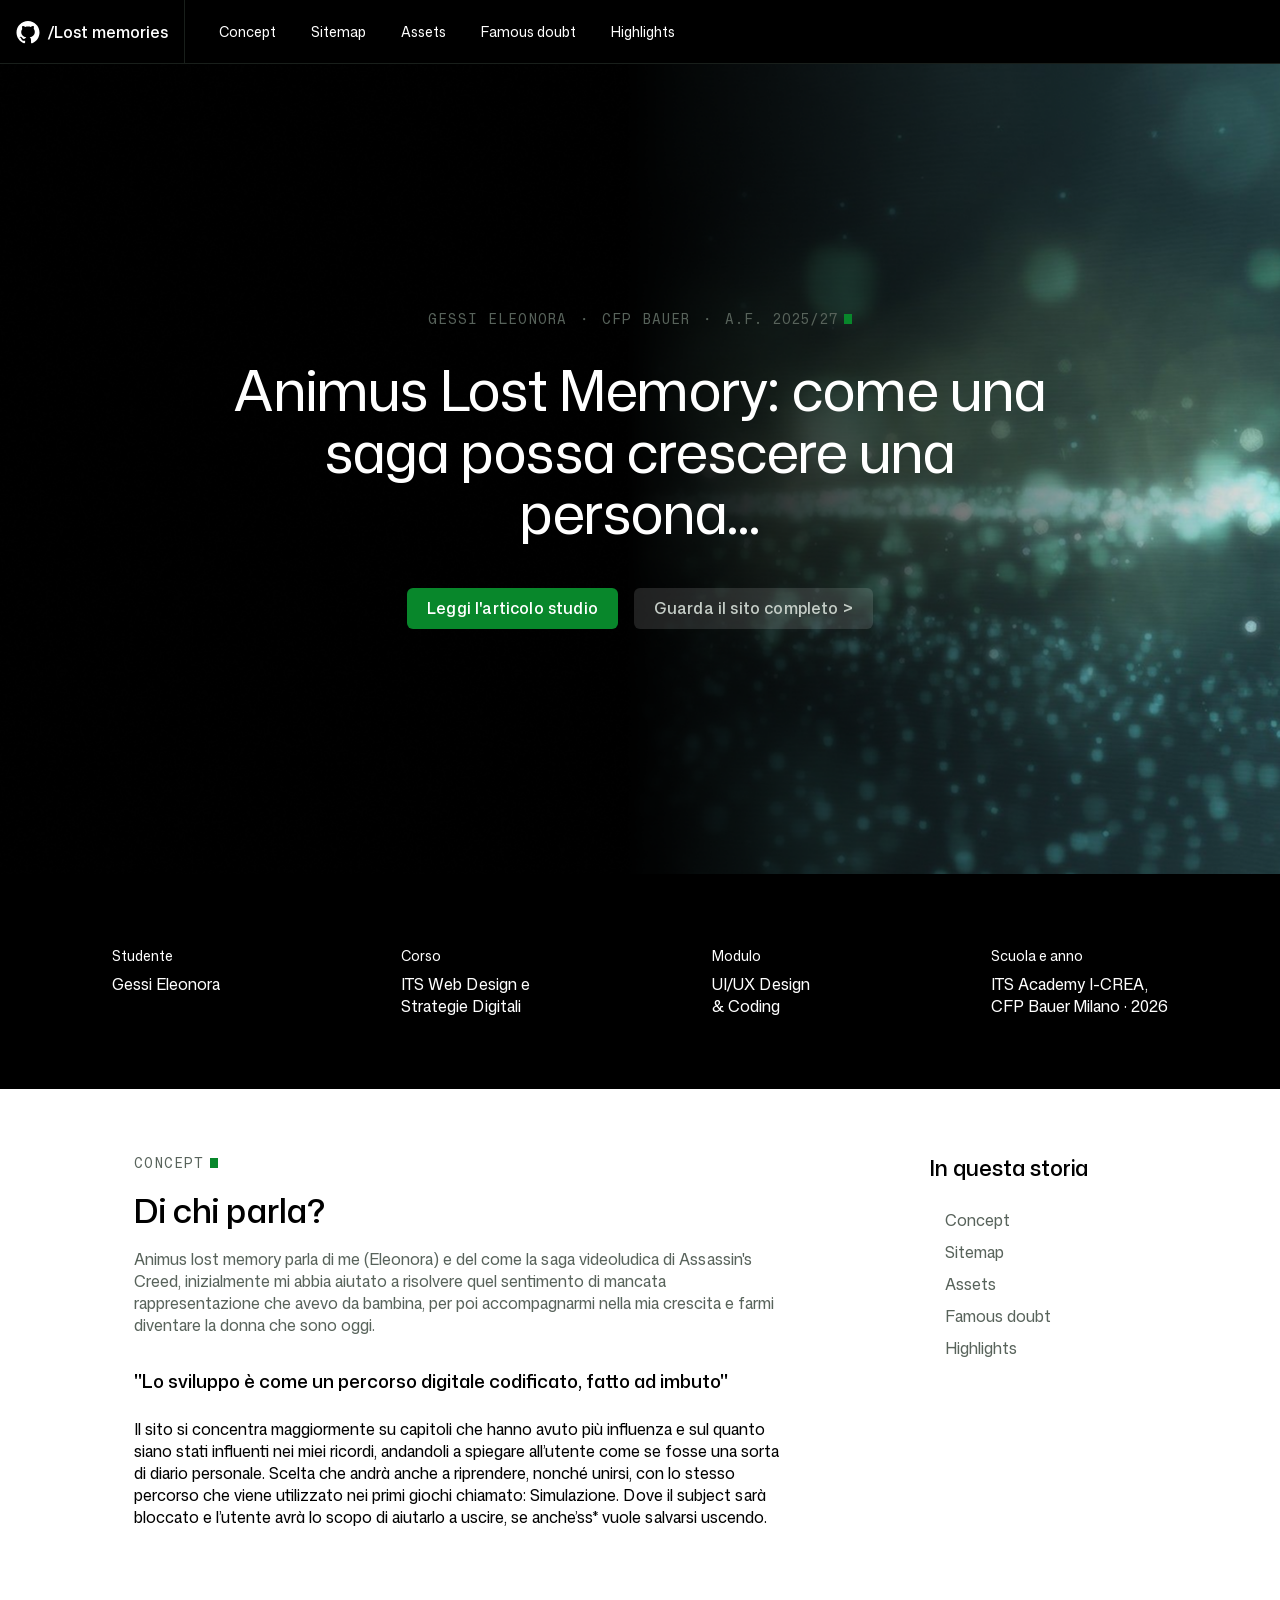
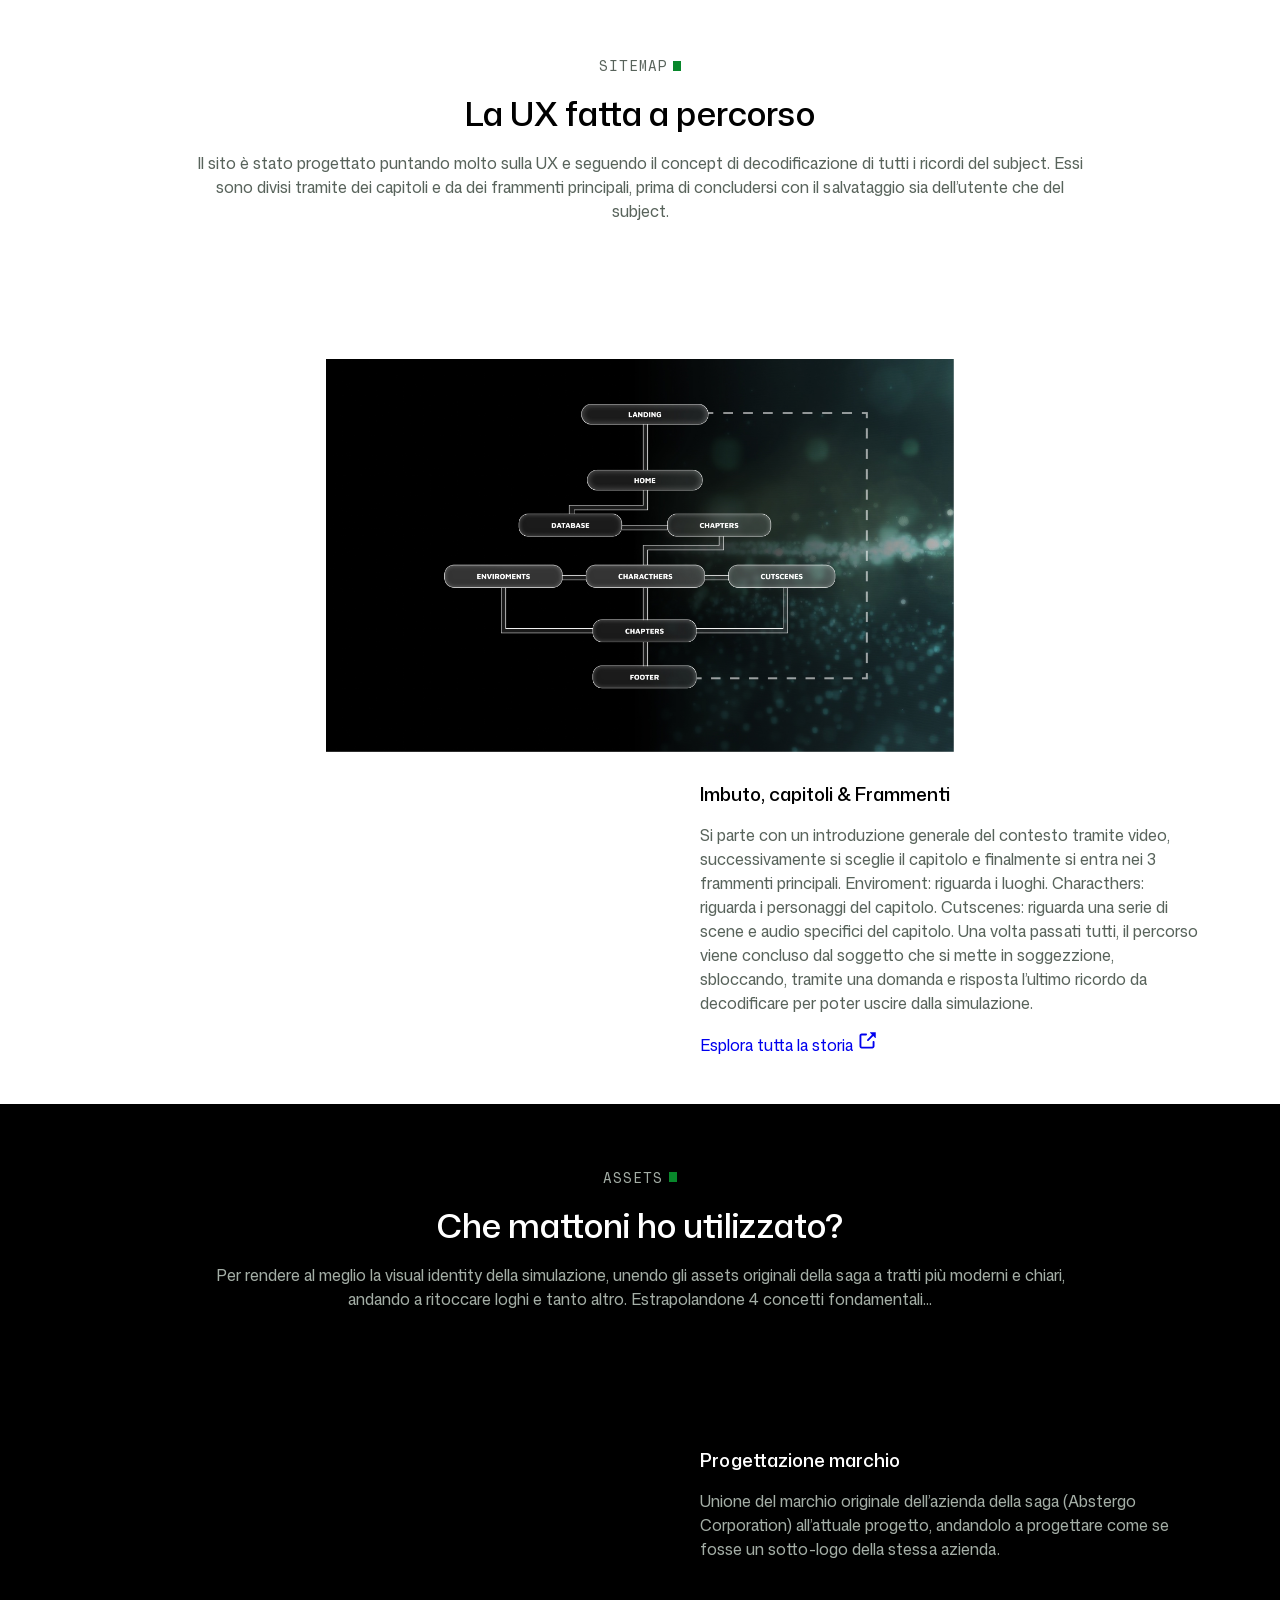
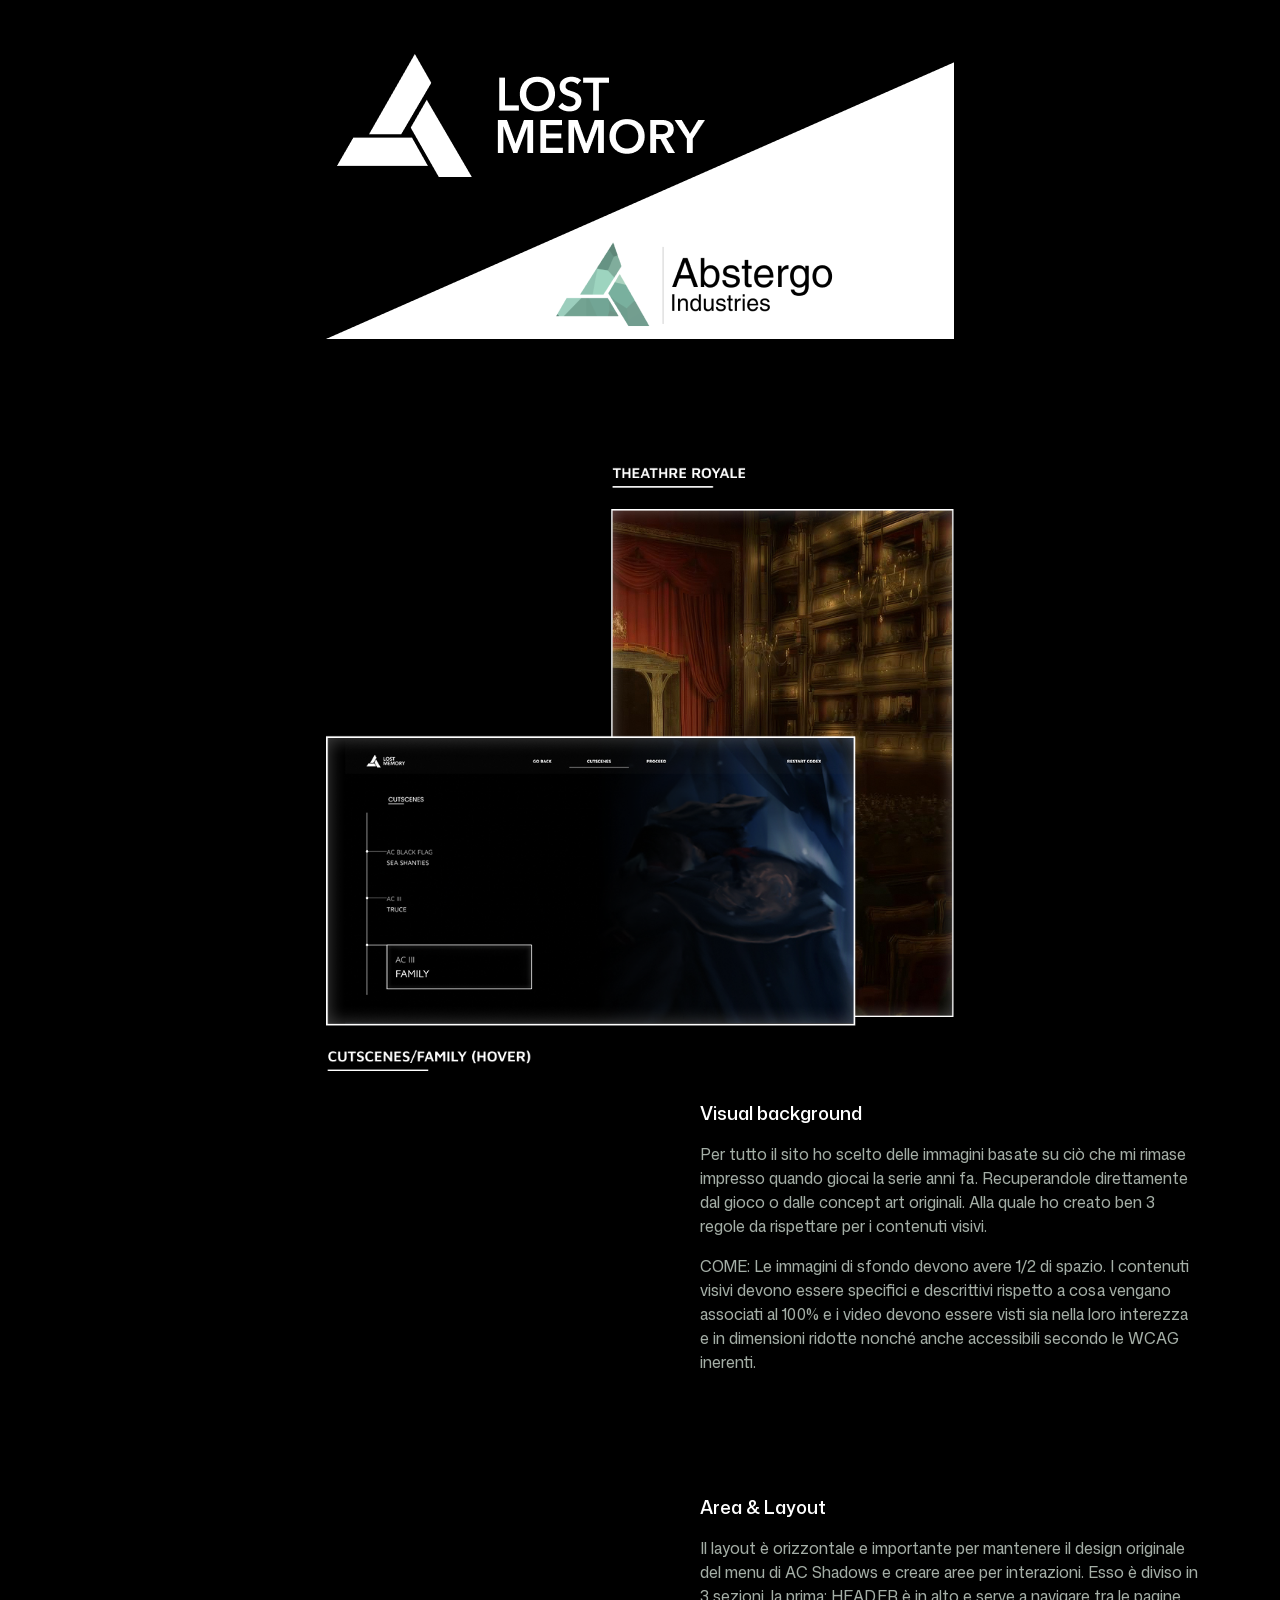
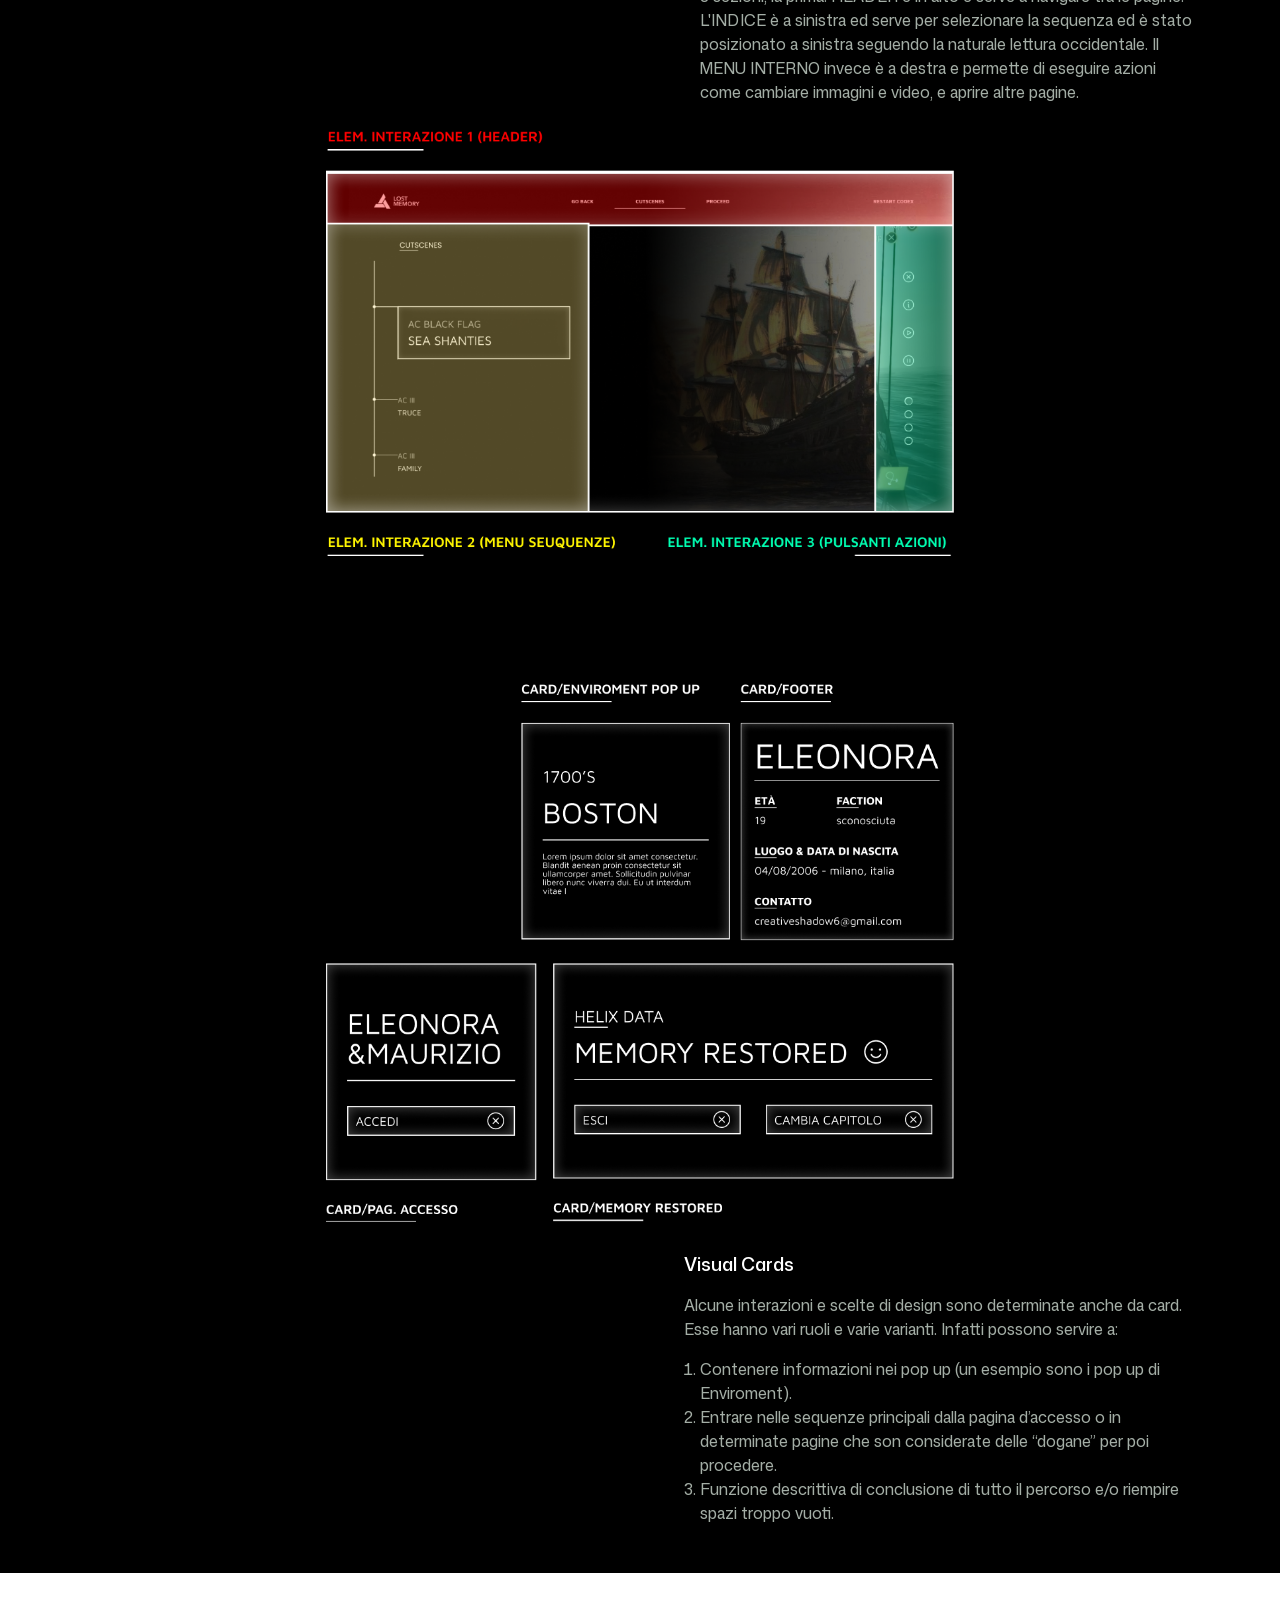
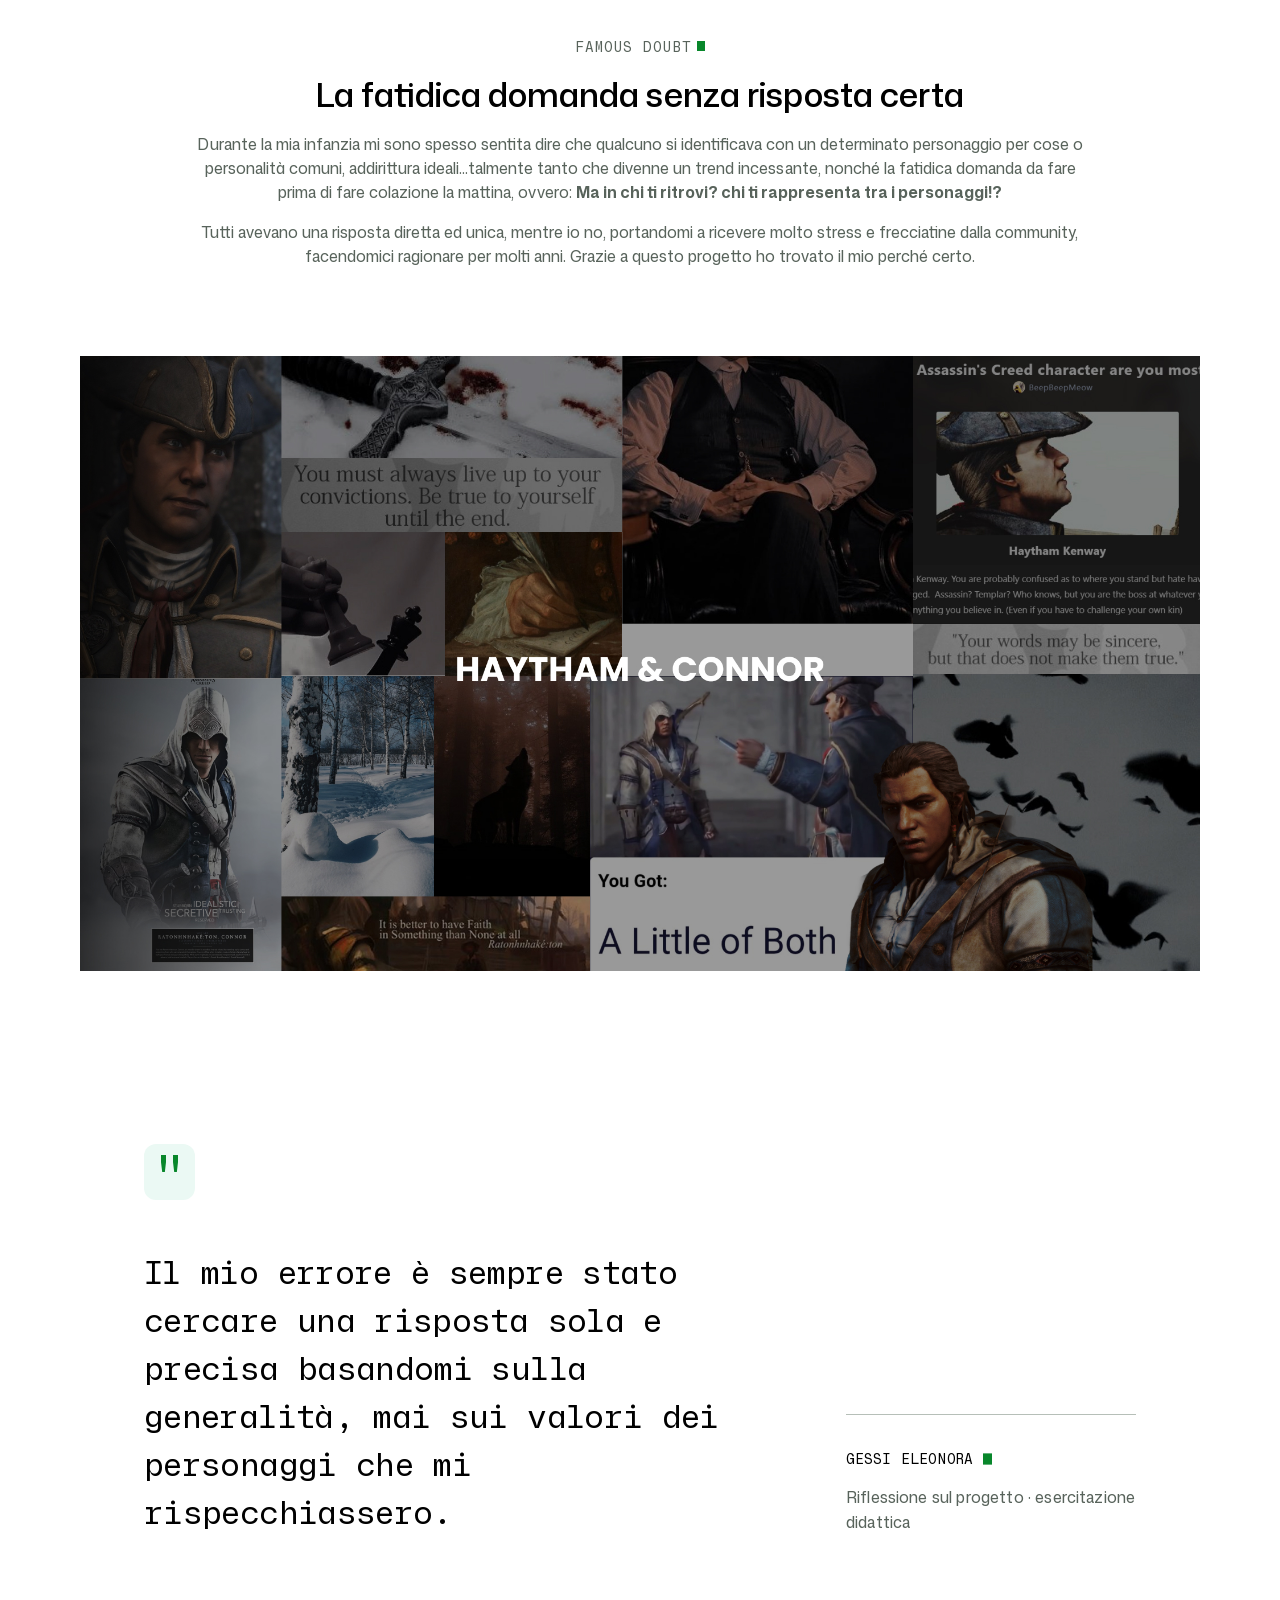
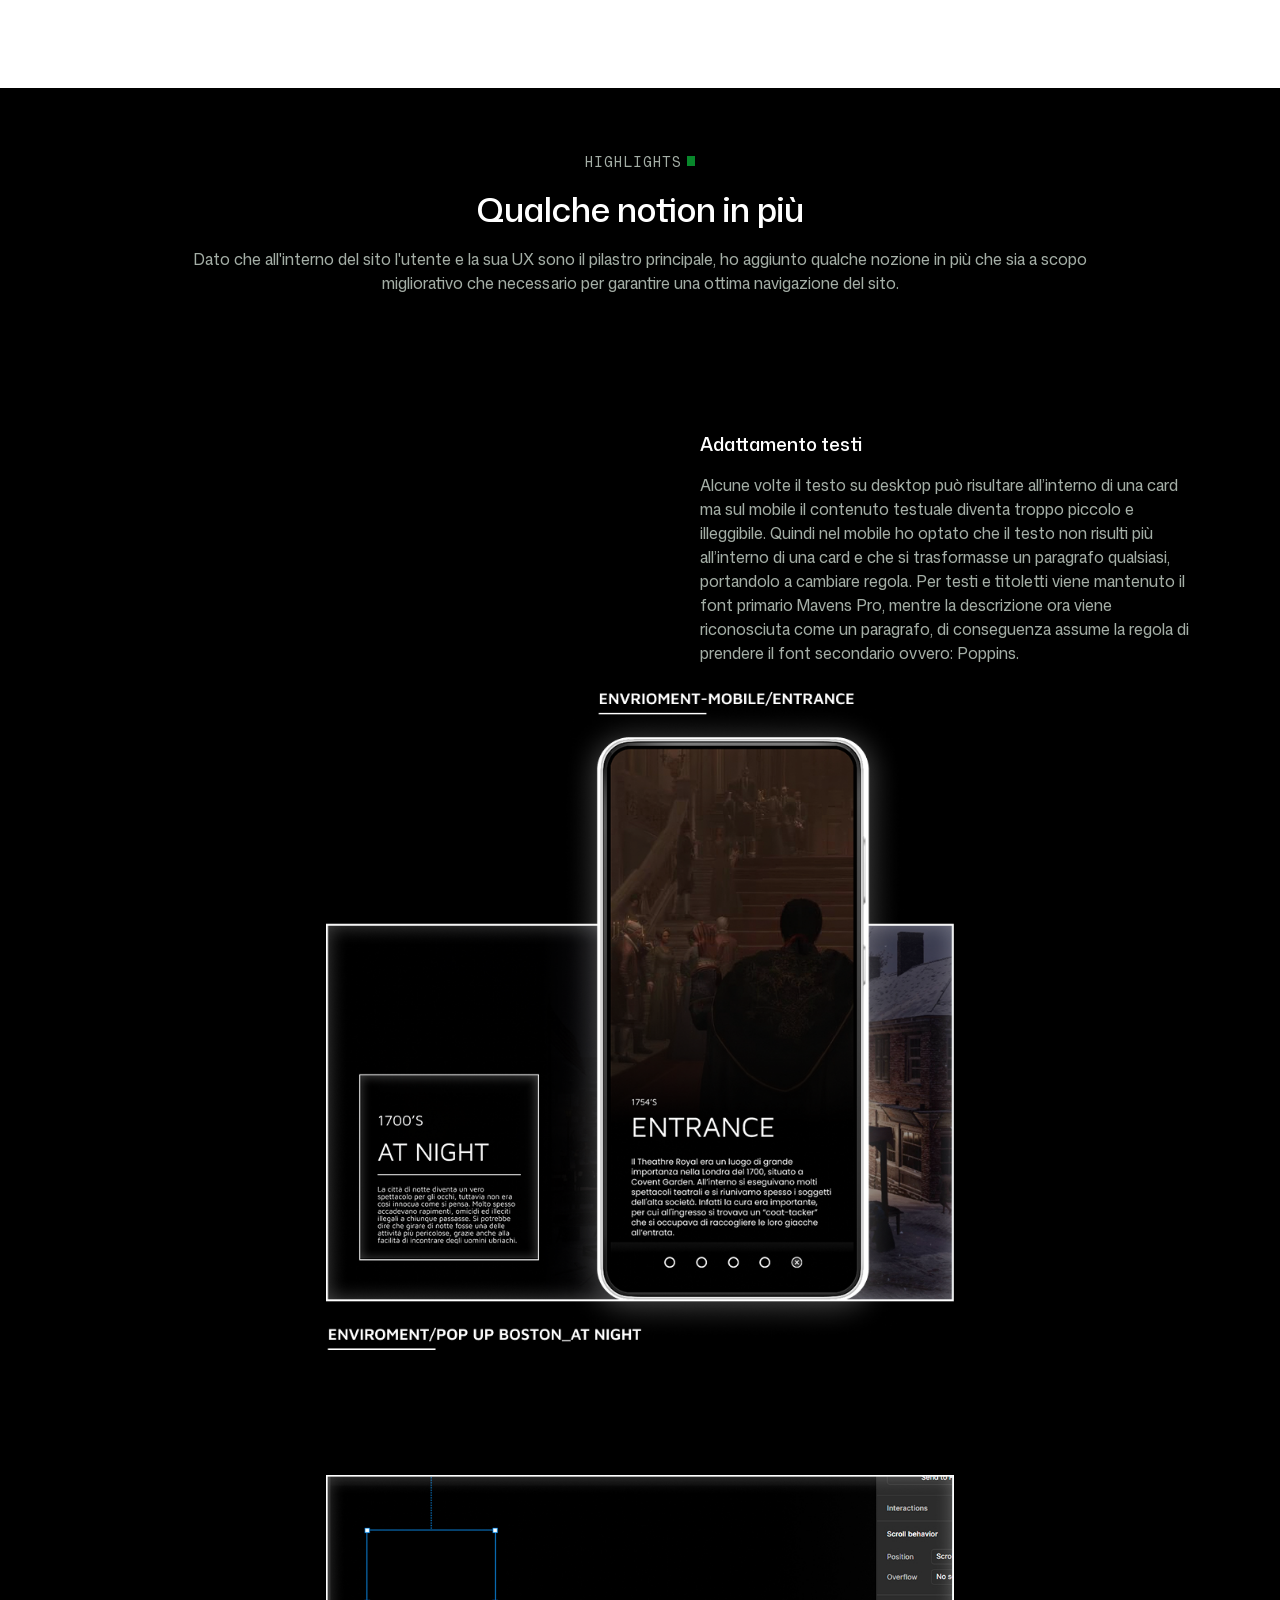
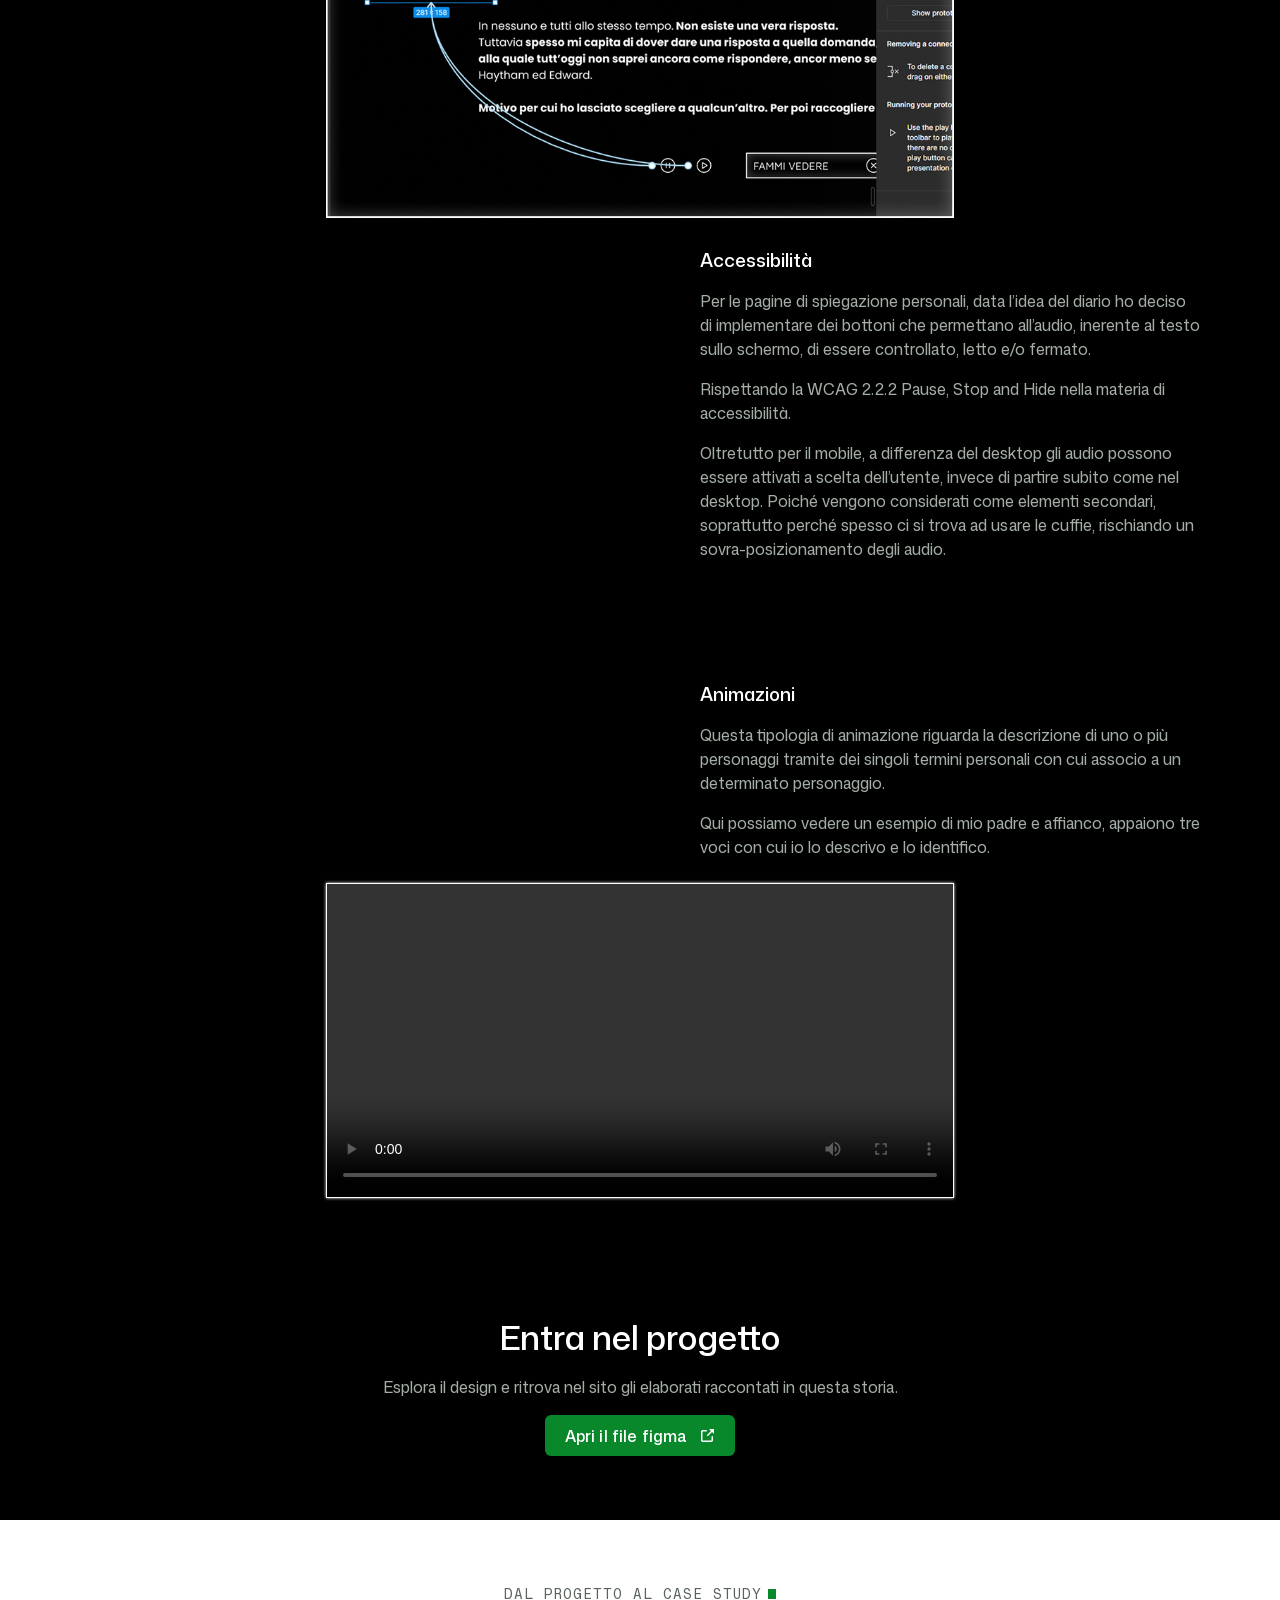
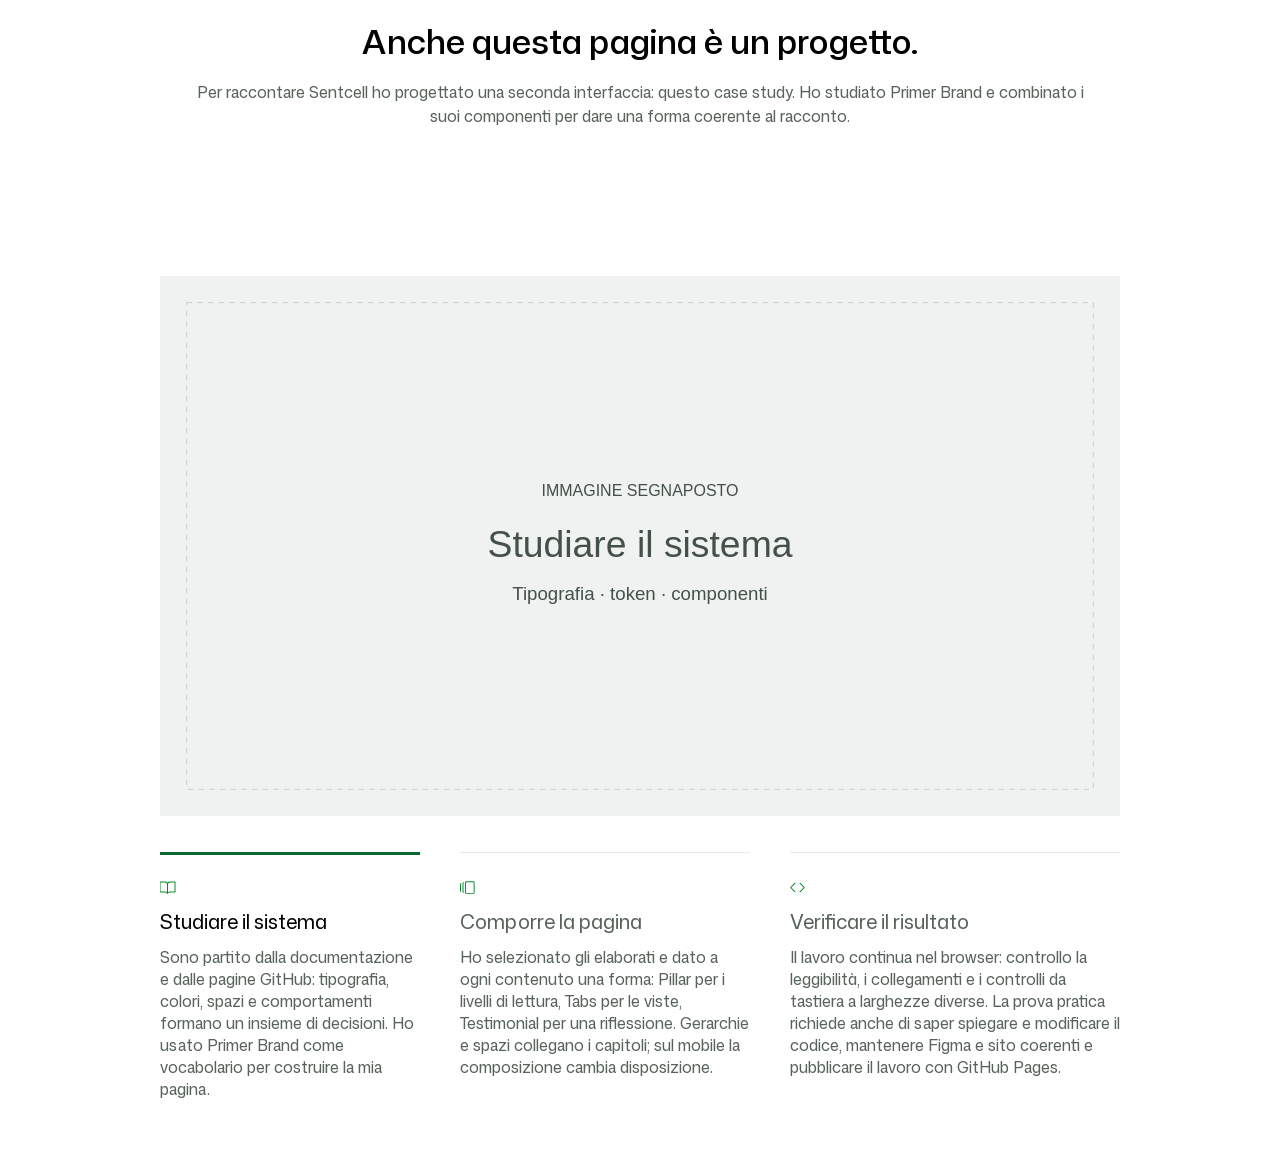
==== commit 4b871805: "CONCLUSIONE CASE STUDY Aggiunto qualche notion in più o sistemazione sul case study, tutto con javas" ====
--- a/index.html
+++ b/index.html
@@ -136,13 +136,13 @@
                     </div>
                     <div class="river">
                         <div class="river-image">
-                            <img src="assets\images\sitemap x desktop.jpg" alt="sitemap-desktop">
+                            <img src="assets/images/sitemap x desktop.jpg" alt="sitemap-desktop">
                         </div>
                         <div class="river-content">
                                 <h3 class="heading-medium headingsize3">Imbuto, capitoli & Frammenti</h3>
                                 <p class="card-pharagraphs">Si parte con un introduzione generale del contesto tramite video, successivamente si sceglie il capitolo e finalmente si entra nei 3 frammenti principali. Enviroment: riguarda i luoghi. Characthers: riguarda i personaggi del capitolo. Cutscenes: riguarda una serie di scene e audio specifici del capitolo. Una volta passati tutti, il percorso viene concluso dal soggetto che si mette in soggezzione, sbloccando, tramite una domanda e risposta l’ultimo ricordo da decodificare per poter uscire dalla simulazione.</p>
                                 
-                                <a href="assets\images\sitemap x desktop.jpg" target="_blank">Esplora tutta la storia
+                                <a href="https://www.figma.com/board/1IadqOb7511GnM0J8PKqsv/ANIMUS--LOST-MEMORY-SITEMAP?node-id=0-1&t=dJyKMogyYTnz74U3-1" target="_blank">Esplora tutta la storia
                                     <svg width="20" height="20" viewBox="0 0 20 20" fill="none" xmlns="http://www.w3.org/2000/svg">
                                         <path fill-rule="evenodd" clip-rule="evenodd" d="M13.2545 1.25H18.4375C18.6101 1.25 18.75 1.38991 18.75 1.5625V6.74556C18.75 7.02396 18.4134 7.1634 18.2165 6.96652L16.2879 5.03791L11.6004 9.72541C11.2343 10.0915 10.6407 10.0915 10.2746 9.72541C9.90848 9.3593 9.90848 8.7657 10.2746 8.39959L14.9621 3.71209L13.0335 1.78347C12.8366 1.58661 12.976 1.25 13.2545 1.25ZM4.6875 2.5C3.47938 2.5 2.5 3.47938 2.5 4.6875V15.3125C2.5 16.5206 3.47938 17.5 4.6875 17.5H15.3125C16.5206 17.5 17.5 16.5206 17.5 15.3125V10.9375C17.5 10.4197 17.0803 10 16.5625 10C16.0447 10 15.625 10.4197 15.625 10.9375V15.3125C15.625 15.4851 15.4851 15.625 15.3125 15.625H4.6875C4.51491 15.625 4.375 15.4851 4.375 15.3125V4.6875C4.375 4.51491 4.51491 4.375 4.6875 4.375H9.0625C9.58026 4.375 10 3.95526 10 3.4375C10 2.91974 9.58026 2.5 9.0625 2.5H4.6875Z" fill="currentColor"/>
                                     </svg>
@@ -171,14 +171,14 @@
                         </div>
 
                         <div class="river-image">
-                            <img src="assets\images\ANIMUS_ LOST MEMORY_LOGO (2).png" alt="progettazione-logo-comparison">
+                            <img src="assets/images/ANIMUS_ LOST MEMORY_LOGO (2).png" alt="progettazione-logo-comparison">
                         </div>
 
                     </div>
 
                     <div class="river-inverted"> <!-- Fare le classi per order così posso sistemarlo già in mobile e semplificarmi le media query da dover eventualmente toccare -->
                         <div class="river-image">
-                            <img src="assets\images\visual bg.png" alt="visual-background">
+                            <img src="assets/images/visual bg.png" alt="visual-background">
                         </div>
 
                         <div class="river-content">
@@ -198,13 +198,13 @@
 
 
                         <div class="river-image">
-                            <img src="assets\images\layout e area.png" alt="layout-&-aree">
-                        </div>
-                    </div>
-
-                    <div class="river-inverted">
-                        <div class="river-image">
-                            <img src="assets\images\visual card.png" alt="visual-cards">
+                            <img src="assets/images/layout e area.png" alt="layout-&-aree">
+                        </div>
+                    </div>
+
+                    <div class="river-inverted">
+                        <div class="river-image">
+                            <img src="assets/images/visual card.png" alt="visual-cards">
                         </div>
 
                         <div class="river-content">
@@ -245,7 +245,7 @@
                     </div>
 
                     <div class="image-container">
-                        <img class="full-image" src="assets\images\moodboard.jpg" alt="moodboard-famous-doubt">
+                        <img class="full-image" src="assets/images/moodboard.jpg" alt="moodboard-famous-doubt">
                     </div>
 
                 <div class="quote-group">
@@ -299,14 +299,14 @@
                         </div>
 
                         <div class="river-image">
-                            <img src="assets\images\adattamento testi.png" alt="adattamento-testi">
-                        </div>
-
-                    </div>
-
-                    <div class="river-inverted">
-                        <div class="river-image">
-                            <img src="assets\images\accessibilità.jpg" alt="accessibilità-nel-sito">
+                            <img src="assets/images/adattamento testi.png" alt="adattamento-testi">
+                        </div>
+
+                    </div>
+
+                    <div class="river-inverted">
+                        <div class="river-image">
+                            <img src="assets/images/accessibilità.jpg" alt="accessibilità-nel-sito">
                         </div>
 
                         <div class="river-content">
--- a/style.css
+++ b/style.css
@@ -28,40 +28,41 @@
 :root{ /* selettore globale, così siamo sicuri che le nostre variabili in modo tale che tutti gli elementi CSS posso utilizzarlo */
     --font-body:"Mona Sans";
     --font-mono:"Mona Sans Mono";
-    --heading-1-font-size:3.5rem; /* 56px */
+    --heading-1-font-size:3.5rem; /* 56px FUNZIONA */
     --heading-1-line-height:1.1; /* Equivale al valore del font size per 1.1(110%) */
-    --eyebrow-font-size:14px; /* 0.875rem */
-    --titoletto-author-font-size:14px; /* 0.875rem */ 
-    --heading-2-font-size:2.125rem; /* 34px */
+    --eyebrow-font-size:0.875rem; /* 14px FUNZIONA */
+    --titoletto-author-font-size:0.875rem; /* 14px FUNZIONA */ 
+    --descrizione-author-font-size:1rem; /* 16px FUNZIONA */
+    --heading-2-font-size:2.125rem; /* 34px FUNZIONA */
     --heading-2-line-height:1.3;
-    --heading-3-font-size:28px; /* 1.75rem */
+    --heading-3-font-size:1.75rem; /* 28px FUNZIONA */
     --heading-3-line-height:1.35;
-    --heading-4-font-size:22px; /* 1.375rem */
+    --heading-4-font-size:1.375rem; /* 22px FUNZIONA*/
     --heading-4-line-height:1.4;
-    --heading-5-font-size:20px; /* 1.25rem */
+    --heading-5-font-size:1.25rem; /* 20px FUNZIONA */
     --heading-5-line-height:1.3;
 
     /* FONT THINGS X CITAZIONE */
-    --font-size-64-mark:64px;
+    --font-size-64-mark:4rem; /* 64px  FUNZIONA*/
     --line-height-mark:1.0;
 
-    --font-size-32-quote:32px;
+    --font-size-32-quote:2rem; /* 32px FUNZIONA */
     --line-height-150-quote:1.5;
-    --spacing-quote:-0.64px;
-
-    --font-size-title-figcaption:14px;
+    --spacing-quote:-0.02em; /* -0.64px IN EM su di base 32px di font*/
+
+    /*--font-size-title-figcaption:0.875rem; 14px MA NON ESISTE */
     --line-height-title-figcaption:1.5;
-    --spacing-title-figcaption:0.15px;
-
-    --font-size-desc-figcaption:16px;
+    --spacing-title-figcaption:0.15px; /* 0.15px IN EM */
+
+    --font-size-desc-figcaption:1rem; /* 16px FUNZIONA*/
     --line-height-desc-figcaption:1.6;
-    --spacing-desc-figcaption:0.16px;
-
-    --text-200-font-size:16px;
+    --spacing-desc-figcaption:0.01em; /* 0.16px IN EM*/
+
+    --text-200-font-size:1rem; /* 16px FUNZIONA */
     --text-200-line-height:1.5;
     --text-max-width-900-paraghraphs:900px;
     --text-max-width-500-pharaghraphs:500px;
-    --text-350-font-size:20px;
+    --text-350-font-size:1.25rem; /* 20px FUNZIONA */
     --text-350-line-height:1.3;
 
     /* CSS DEL PROF. */
@@ -103,9 +104,9 @@
     --color-a-accent-hover:#00398f;
     --color-focus:#3094ff;
     
-    --padding-24:24px;
-    --padding-64:64px;
-    --padding-48:48px;
+    --padding-24:24px; /* 24px */
+    --padding-64:64px; /* 64px */
+    --padding-48:48px; /* 48px */
 
      /* Padding per casestudy uguale per più valori */
     --spacing-64:64px;
@@ -143,22 +144,18 @@
 
 
 
+
     --icon-size:1em;
     --icon-color:#08872B;
+    
+    /* IL FOOTER DAVA TROPPI PROBLEMI
     --icon-before-footer-color:#fff;
     --border-color-box-backontop:#262C28;
     --footer-bg-color:#0F1511;
     --icon-size-before-footer-backontop:16px;
     --icon-size-before-footer-logo:32px;
     --backontop-button-size:44px;
-}
-
-@media(max-width: 640px) /* Regola di 640px di grandezza viewport max */
-{
-    :root{
-        font-size: 36px; /* Font in cui cambia. Esempio: quello del mobile */
-    }
-
+    */
 }
 
 body{
@@ -360,6 +357,8 @@
     outline: 4px solid var(--color-focus); /* Valore per il focus */
 }
 
+/* @media (852px) and (829px) BOTTONI PROBLEMA SU 2 LINEE */
+
 
 .author-course{
     background-color: var(--color-black);
@@ -415,13 +414,11 @@
     display: grid;
     justify-content: center;
     align-items: start;
-    grid-template-columns: repeat(auto-fill, minmax(12, 1fr)); /* continuo a non capire */
+    grid-template-columns: repeat(12, 1fr);
     grid-template-rows: repeat(1, 1fr);
 
     grid-template-areas:
-    'context context context context context context context context . side-menu side-menu side-menu'
-    ;
-   
+    'context context context context context context context context . side-menu side-menu side-menu';
     padding: var(--padding-64);
     column-gap: var(--gap-48);
     /* background-color: rgba(255, 0, 0, 55%); */
@@ -433,43 +430,26 @@
     row-gap: 2em; /* EM PK POI FARO' I TESTI VARIABILI X RESPONSIVE */
 }
 
-@media (max-width:640px){ /* QUESTIONE SOVRAPPOSIZIONE, E' IL GAP IL PROBLEM */
+@media (max-width:640px){ /* DA 640 IN GIU' */
     
-    .concept-grid {
-        display: grid;
-        grid-auto-flow: column;
-        /* PROBLEMA, SIDE-MENU OSA NON ANDARE SOTTO! */
-
-
-
-    }
-
-    .concept-context {
-    display: grid;
-    row-gap: 1.5em; /* Deve essere 24px da figma che è padding ma x me è gap */
-    }
-
-}
-
-@media (max-width:857px){
-    .concept-context{
-        display: grid;
-        row-gap: 1.5em; /* 24em di gap */
-    }
-
     .concept-grid{
         display: grid;
-        grid-auto-flow: column;
-    }
-
-
-
-}
+        justify-content: center;
+        align-items: center;
+        grid-template-columns: 1fr;
+        grid-template-areas:
+        "context"
+        "."
+        "side-menu";
+        row-gap: 1.5em; /* 24px */
+    }
+
+}
+
 
 .intro-concept{
     display: flex;
     flex-direction: column;
-    /* max-width:750.62px;*/
     gap: var(--gap-16);
     /* background-color: red; */
 
@@ -482,7 +462,6 @@
 .develope-concept{
     display: flex;
     flex-direction: column;
-    /* max-width:750.62px; */
     gap: var(--gap-24);
     /* background-color: purple; */
 }
@@ -492,7 +471,6 @@
     flex-direction: column;
     grid-area: side-menu;
     /* background-color: beige; */
-    /* max-width:251.48px; */
     gap: 24px;
 }
 
@@ -542,9 +520,9 @@
     font-size: var(--text-200-font-size);
     line-height: var(--text-200-line-height);
     max-width:var(--text-max-width-500-pharaghraphs);
-}
-
-/* INVERTED E'"L'ATTRIBUTO" CHE UNITO A QUALCOSA LO RENDE CONTRARIO DI COLORE RISPETTO AL DESIGN SYSTEM. E' UNA NOMINAZIONE*/
+    color: var(--color-muted);
+}
+
 
 .inverted{
     background-color:var(--color-black);
@@ -578,14 +556,6 @@
 }
 
 .river{
-    /*
-        max-width: var(--container-width);
-        display: grid;
-        grid-template-columns: 1fr 1fr;
-        column-gap:var(--gap-24);
-        padding-bottom: var(--padding-48);
-        padding-top: var(--padding-48);
-    */
 
     max-width: var(--container-width); /* Vedere cosa ho fatto col prof. */
     display: flex;
@@ -712,7 +682,7 @@
 
 .mark{
     color: var(--textcursor-animation);
-    font-size:var(--font-size-64-mark); /* e' giusto? */
+    font-size:var(--font-size-64-mark);
     line-height: var(--line-height-mark);
 }
 
@@ -874,7 +844,7 @@
 
     .breakdownTabs-ready .breakdownTabs-item:not(.is-selected) .breakdownTabs-text{
     display: block;
-}
+    }
 
     .breakdownTabs-ready .breakdownTabs-toggle{
         display: none;
@@ -888,11 +858,17 @@
         display: flex;
         flex-direction: column;
         gap: var(--breakdownTabs-item-desktop-gap-40);
-        margin: auto;
+        width: 100%;
+    }
+
+    .breakdownTabs-item {
+        width: 100%;
+        max-width: none;
     }
 
     .breakdownTabs-ready .breakdownTabs-item:not(.is-selected) .breakdownTabs-text{
         display: none;
+
     }
 
     .breakdownTabs-ready .breakdownTabs-toggle{
@@ -901,11 +877,15 @@
 
 }
 
+@media (max-width:640px) { /* sistemare spazi x sezioni */
+
+}
 
 .text-size-350{
     text-wrap: balance;
     font-size: var(--text-350-font-size);
     line-height: var(--text-350-line-height);
+    
 }
 
 .icon{
@@ -946,13 +926,32 @@
 
 .breakdownTabs-title{ /* contenitore genitore con triangolino e titolo */
     display: flex;
+    width: 100%;
     justify-content: space-between;
     align-items: center;
+    
 }
 
 .display{
     display: none;
 }
+
+
+
+
+
+
+
+
+
+
+
+
+
+
+
+
+
 
 
 
@@ -1134,7 +1133,7 @@
 }
 
 .navigation-toggle {
-    anchor-name: var(--navigation-toogle);
+    anchor-name: --navigation-toggle;
     display: flex;
     align-items: center;
     justify-content: center;
@@ -1170,7 +1169,7 @@
 
 .navigation-panel[popover] {
     position: fixed;
-    position-anchor: var(--navigation-toggle);
+    position-anchor: --navigation-toggle;
     inset: auto;
     top: calc(anchor(bottom) + var(--border-width));
     left: 0;
@@ -1228,7 +1227,6 @@
         --navigation-list-gap: 0.0625em;
         --navigation-list-padding: 0.5em 1em;
         --navigation-link-min-height: 2.5em;
-        --navigation-link-padding: 0.5em 0.75em;
     }
     .navigation-brand {
         padding-right: var(--navigation-brand-padding-end);
@@ -1249,20 +1247,20 @@
         white-space: nowrap;
     }
     .navigation-panel[popover] {
-        left: auto;
-        right: anchor(right);
-        width: anchor-size(width);
+        left: 0;
+        right: 0;
+        width: 100%;
         border: var(--border-width) solid var(--color-border-muted);
         border-top: 0;
     }
     .navigation-list {
         display: grid;
         gap: var(--navigation-list-gap);
-        padding: var(--navigation-list-padding);
+       /* padding: var(--navigation-list-padding); */
     }
     .navigation-list a {
         min-height: var(--navigation-link-min-height);
-        color: var(--color-muted);
+        color: var(--color-white);
         border-radius: var(--radius-control);
     }
     .navigation-list a:hover, .navigation-list a:focus-visible {
@@ -1275,7 +1273,7 @@
     .navigation {
         --navigation-inline-list-padding: 0 0 0 1em;
         --navigation-inline-link-padding: 0 0.25em;
-        --navigation-inline-label-padding: 0.25em 0.75em;
+        --navigation-inline-label-padding: 0.5em 1em;
     }
     .navigation-content {
         flex-wrap: nowrap;
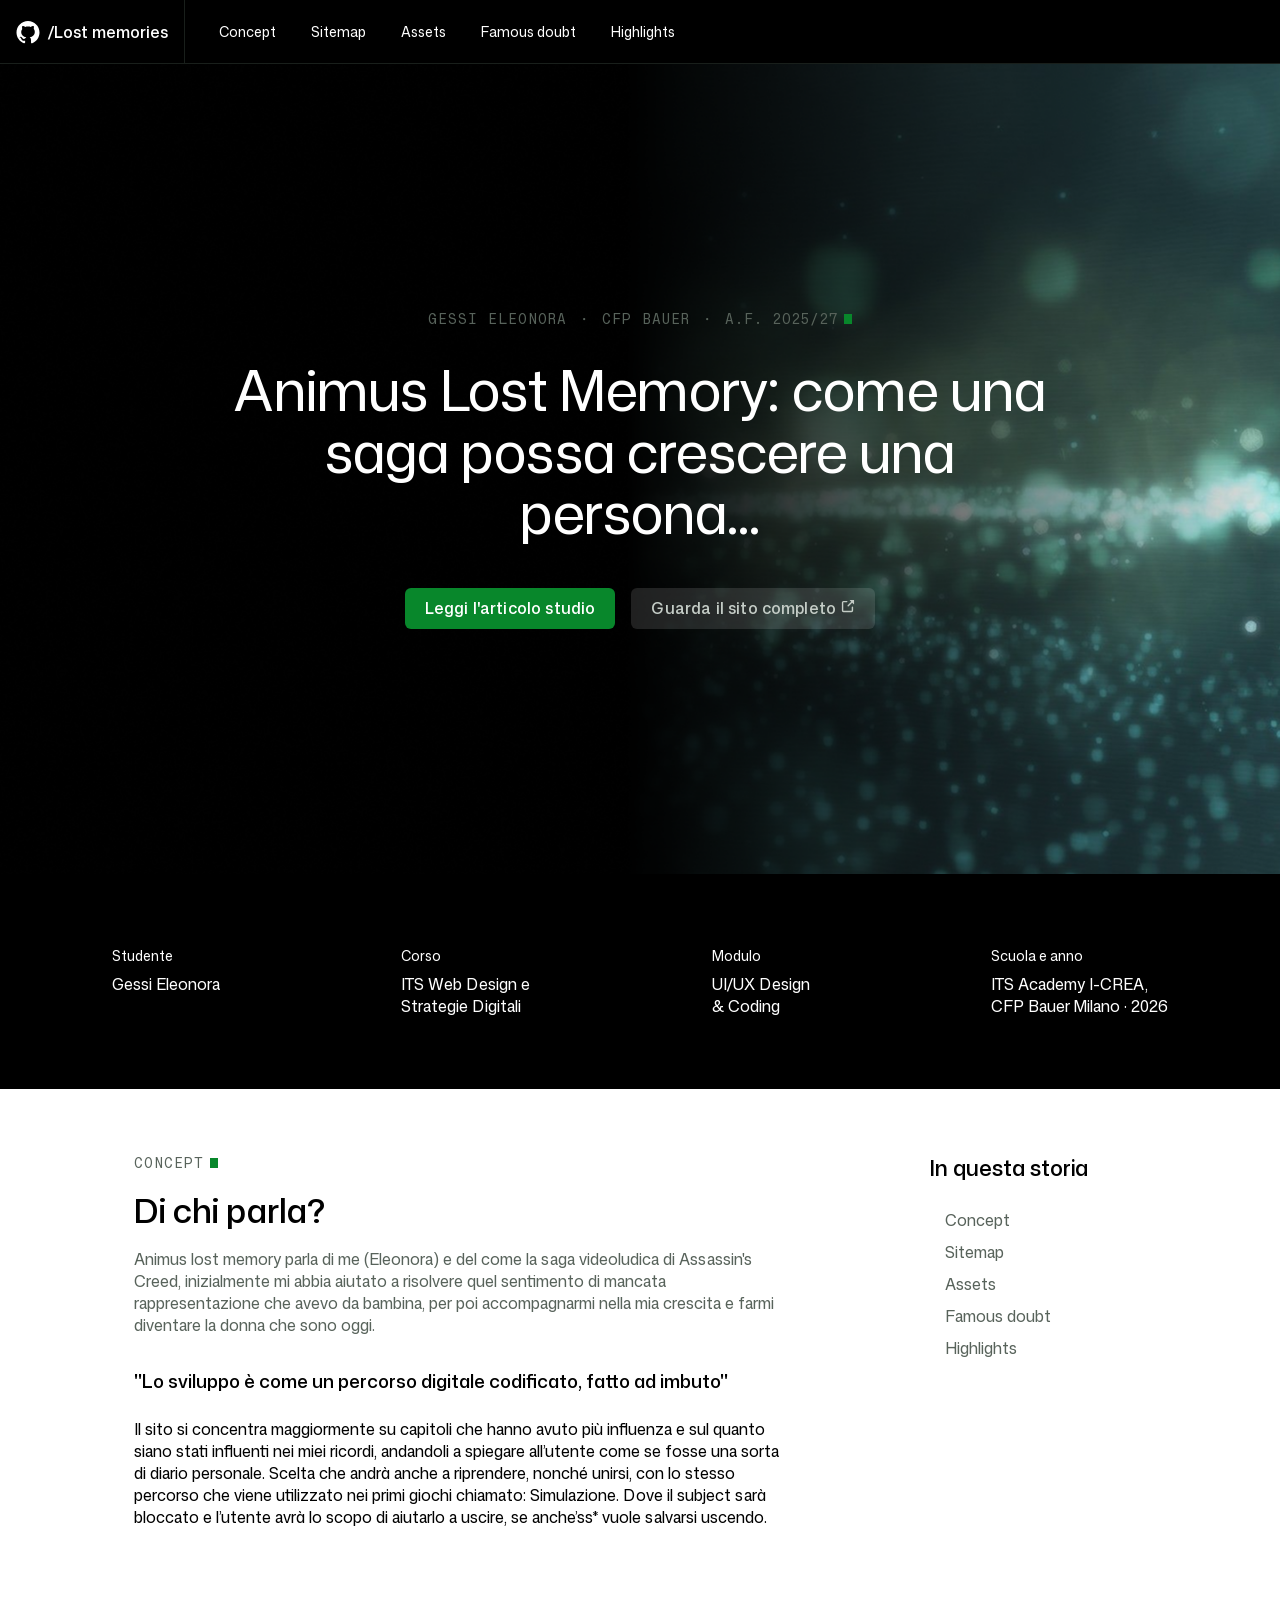
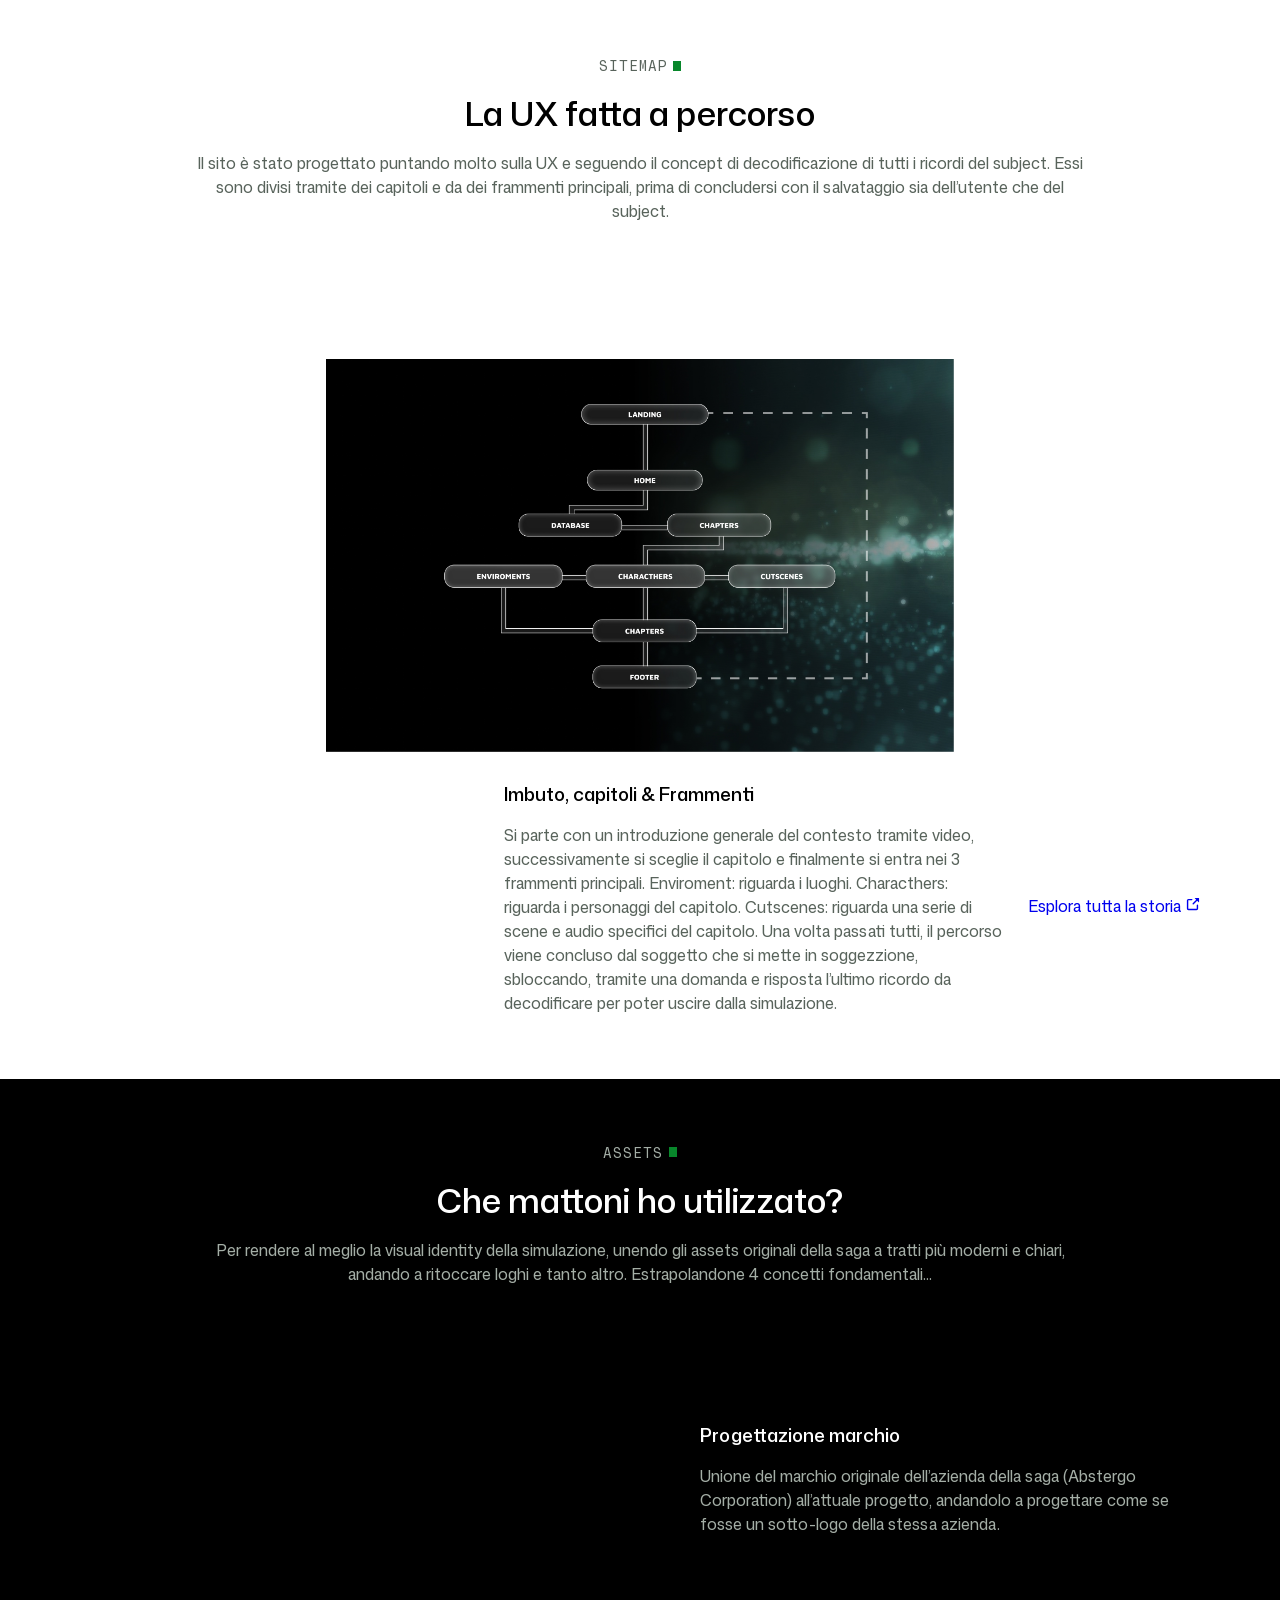
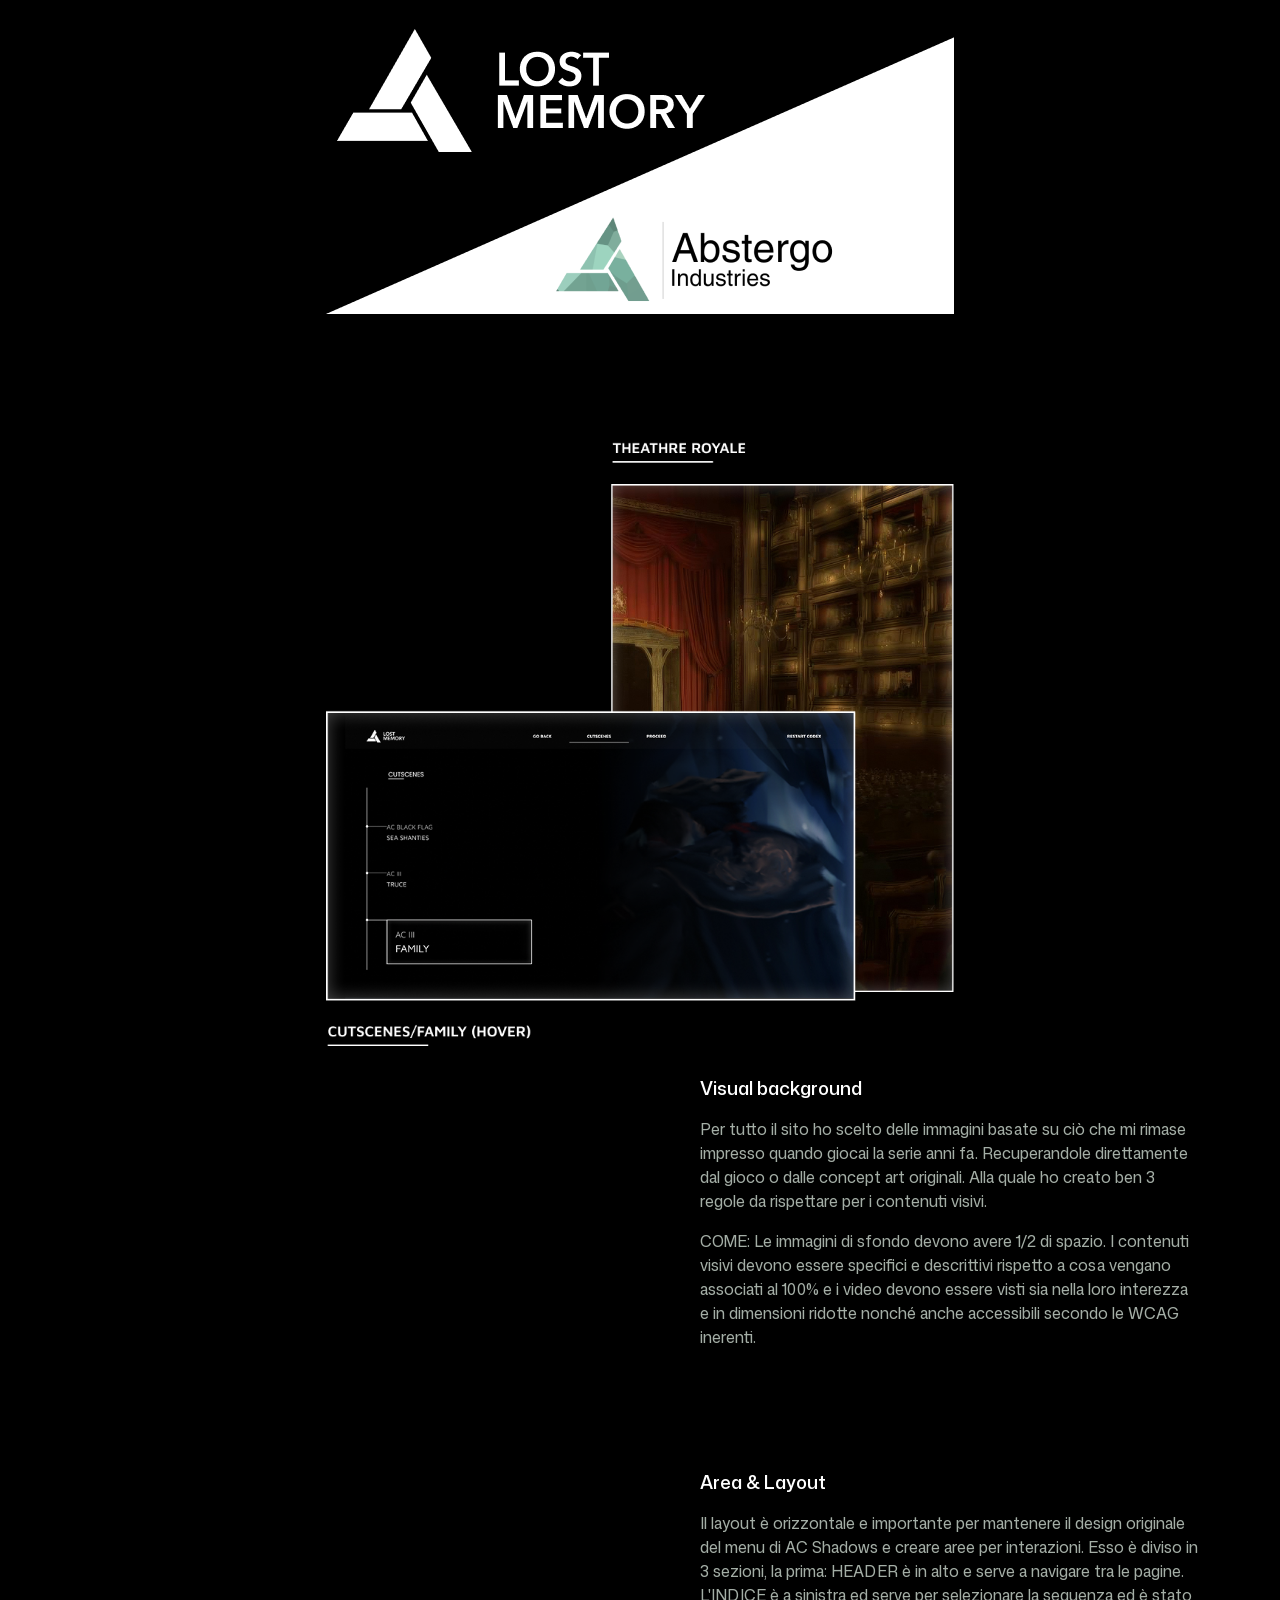
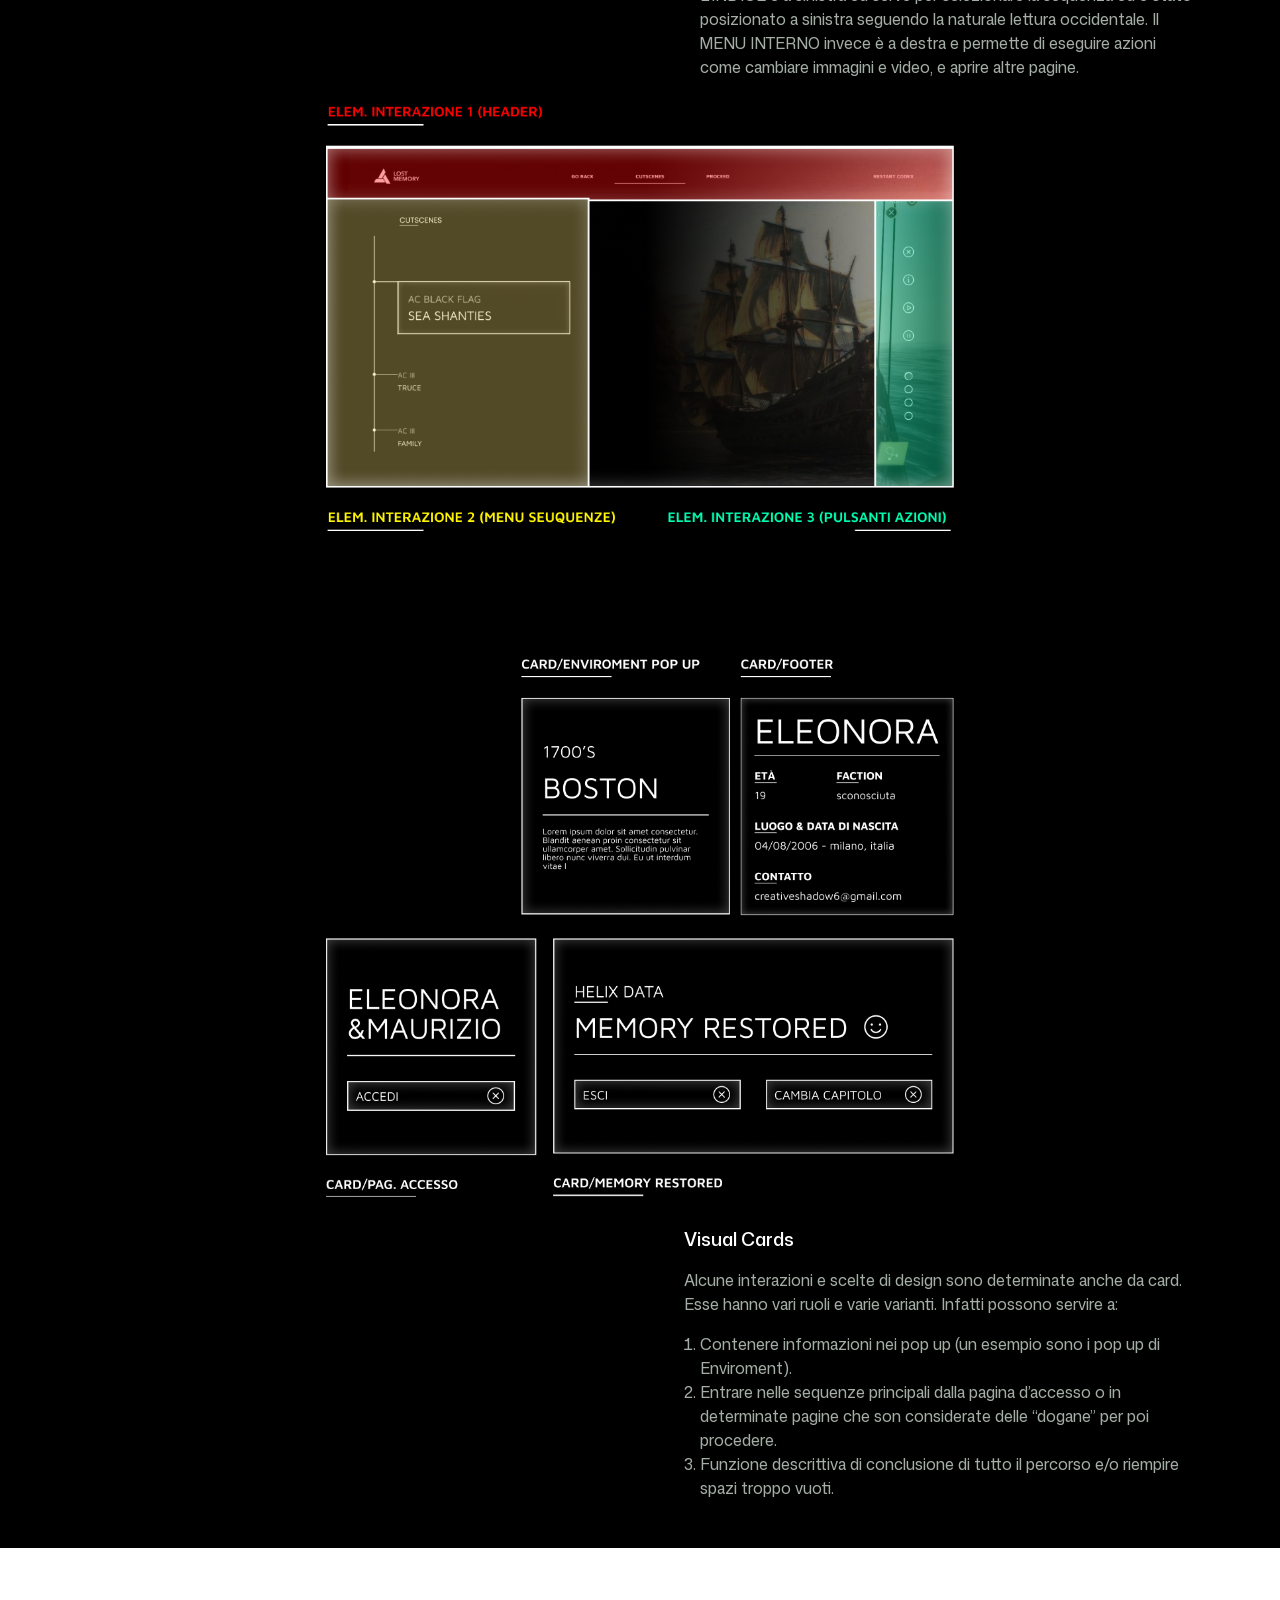
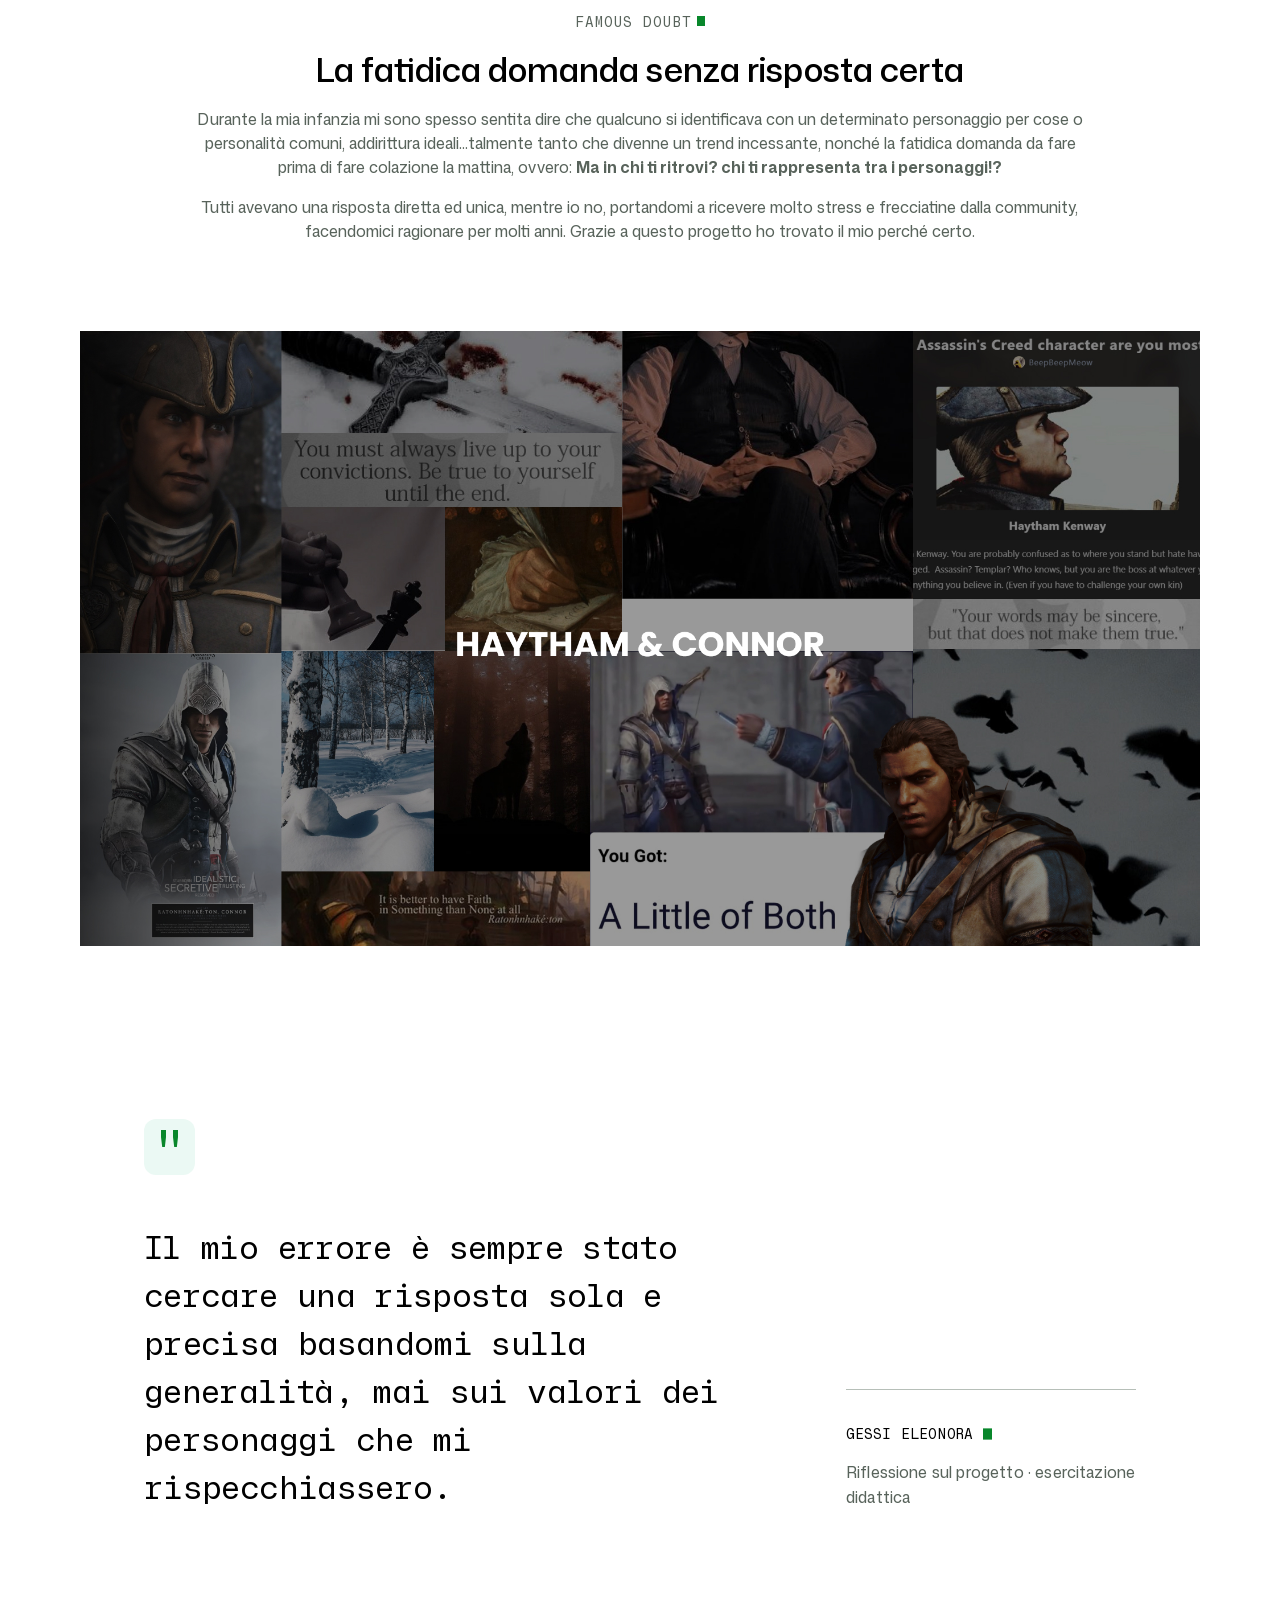
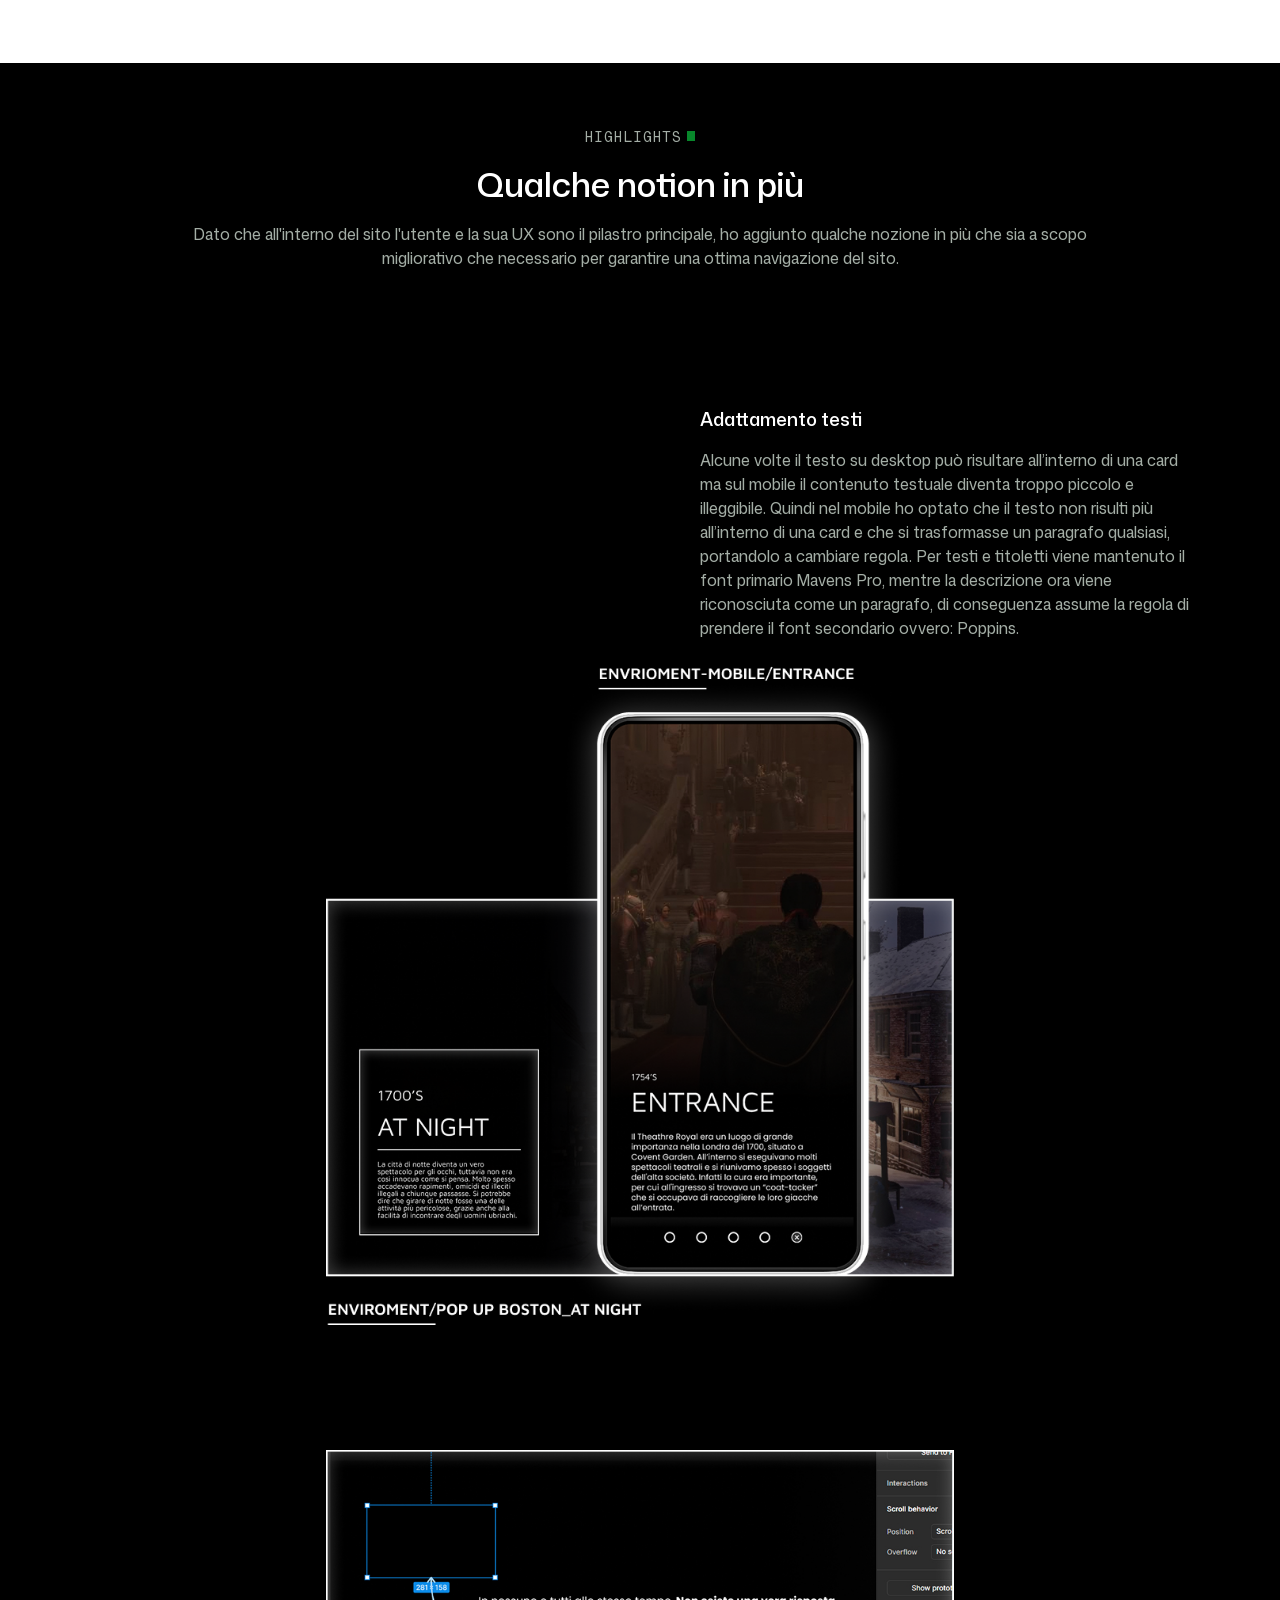
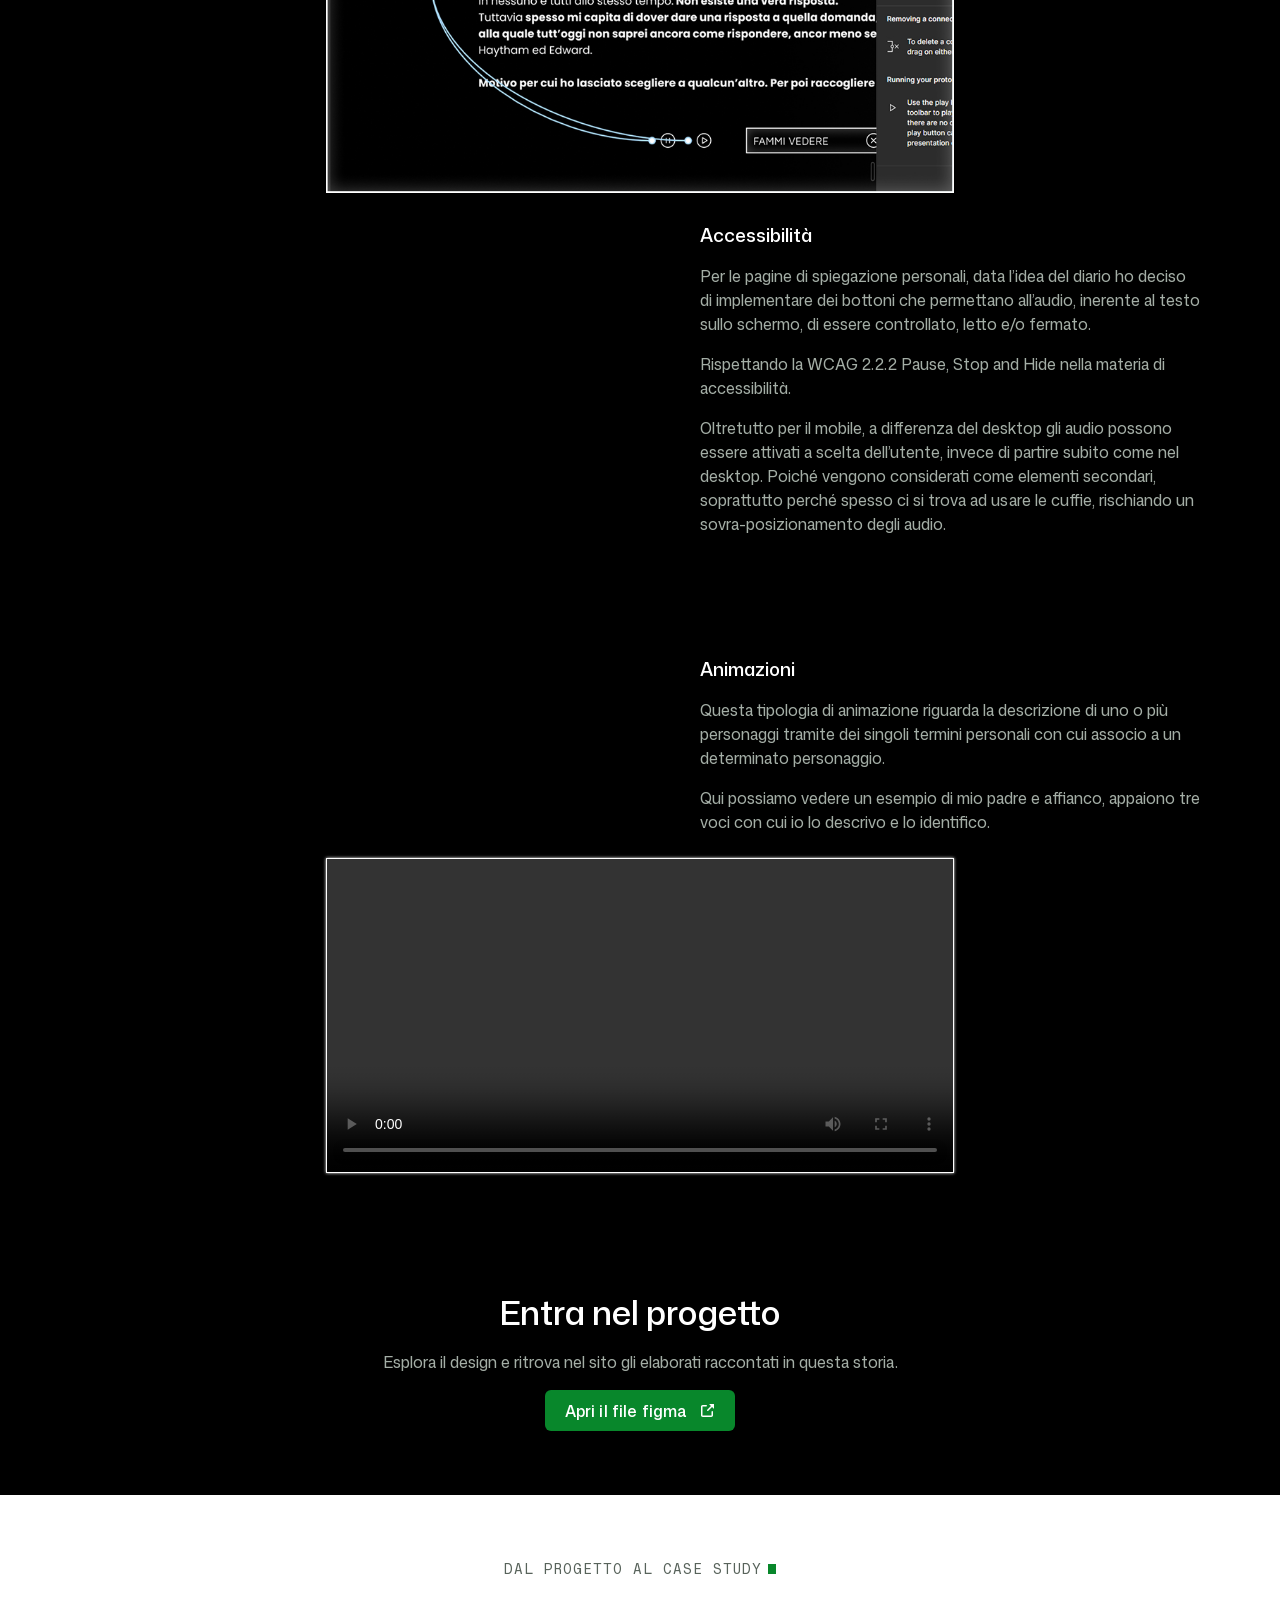
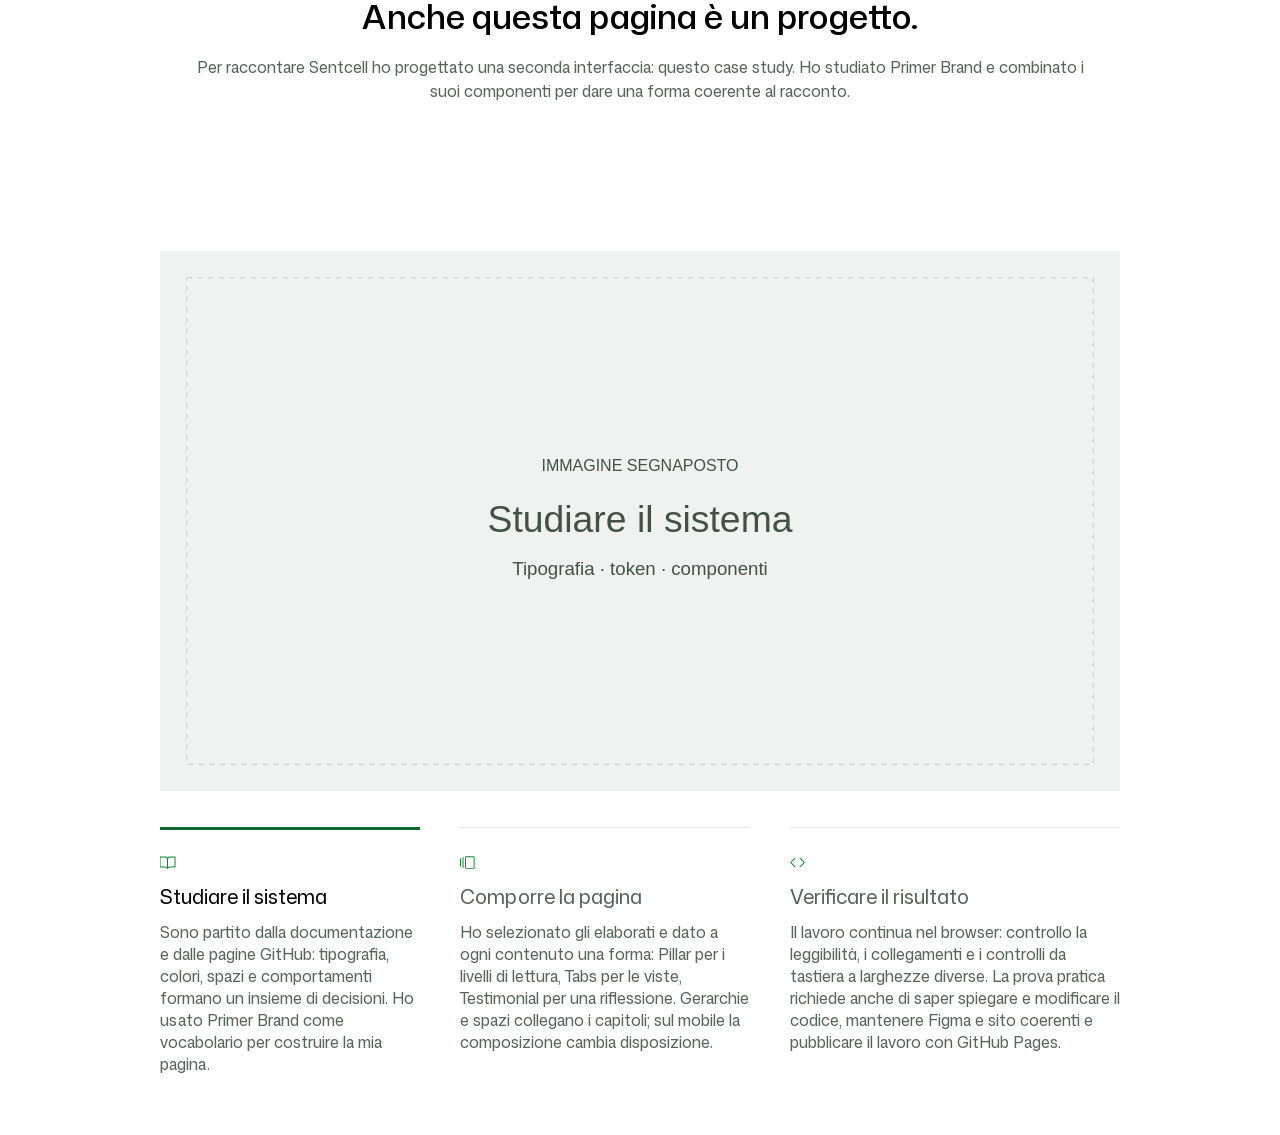
==== commit c7f35cb1: "Modifiche css e prove responsive (provare nuovamente con sistemare i bottoni. L'overflow non continu" ====
--- a/index.html
+++ b/index.html
@@ -52,7 +52,16 @@
                             </svg>
                         </p>
                         <h1 class="heading heading-size1">Animus Lost Memory: come una saga possa crescere una persona...</h1>
-                        <span class="button-group"> <a href="#concept" class=" button button-primary" aria-label="concept">Leggi l'articolo studio</a> <a href="https://www.figma.com/proto/7xzh4GFRg77t1ZvZ5OiQMd/Gessi_Coding-case-study?node-id=10-2&t=3RjaaeAMFzCWXbgd-1&scaling=min-zoom&content-scaling=fixed&page-id=0%3A1" class="button button-secondary" target="_blank" arial-label="full-website">Guarda il sito completo ></a> </span>                
+                        <span class="button-group">
+                            <a href="#concept" class=" button button-primary" aria-label="concept">Leggi l'articolo studio</a>
+
+                            
+                                <a href="https://www.figma.com/proto/7xzh4GFRg77t1ZvZ5OiQMd/Gessi_Coding-case-study?node-id=10-2&t=3RjaaeAMFzCWXbgd-1&scaling=min-zoom&content-scaling=fixed&page-id=0%3A1" class="button button-secondary" target="_blank" arial-label="full-website">Guarda il sito completo
+                                    <svg width="15" height="15" viewBox="0 0 20 20" fill="none" xmlns="http://www.w3.org/2000/svg">
+                                                <path fill-rule="evenodd" clip-rule="evenodd" d="M13.2545 1.25H18.4375C18.6101 1.25 18.75 1.38991 18.75 1.5625V6.74556C18.75 7.02396 18.4134 7.1634 18.2165 6.96652L16.2879 5.03791L11.6004 9.72541C11.2343 10.0915 10.6407 10.0915 10.2746 9.72541C9.90848 9.3593 9.90848 8.7657 10.2746 8.39959L14.9621 3.71209L13.0335 1.78347C12.8366 1.58661 12.976 1.25 13.2545 1.25ZM4.6875 2.5C3.47938 2.5 2.5 3.47938 2.5 4.6875V15.3125C2.5 16.5206 3.47938 17.5 4.6875 17.5H15.3125C16.5206 17.5 17.5 16.5206 17.5 15.3125V10.9375C17.5 10.4197 17.0803 10 16.5625 10C16.0447 10 15.625 10.4197 15.625 10.9375V15.3125C15.625 15.4851 15.4851 15.625 15.3125 15.625H4.6875C4.51491 15.625 4.375 15.4851 4.375 15.3125V4.6875C4.375 4.51491 4.51491 4.375 4.6875 4.375H9.0625C9.58026 4.375 10 3.95526 10 3.4375C10 2.91974 9.58026 2.5 9.0625 2.5H4.6875Z" fill="currentColor"/>
+                                    </svg>
+                                </a>
+                        </span>                
                     </div>
                     
                 </section>
@@ -142,12 +151,16 @@
                                 <h3 class="heading-medium headingsize3">Imbuto, capitoli & Frammenti</h3>
                                 <p class="card-pharagraphs">Si parte con un introduzione generale del contesto tramite video, successivamente si sceglie il capitolo e finalmente si entra nei 3 frammenti principali. Enviroment: riguarda i luoghi. Characthers: riguarda i personaggi del capitolo. Cutscenes: riguarda una serie di scene e audio specifici del capitolo. Una volta passati tutti, il percorso viene concluso dal soggetto che si mette in soggezzione, sbloccando, tramite una domanda e risposta l’ultimo ricordo da decodificare per poter uscire dalla simulazione.</p>
                                 
+                            <span class="button-icon">
+
+                            </div>
                                 <a href="https://www.figma.com/board/1IadqOb7511GnM0J8PKqsv/ANIMUS--LOST-MEMORY-SITEMAP?node-id=0-1&t=dJyKMogyYTnz74U3-1" target="_blank">Esplora tutta la storia
-                                    <svg width="20" height="20" viewBox="0 0 20 20" fill="none" xmlns="http://www.w3.org/2000/svg">
-                                        <path fill-rule="evenodd" clip-rule="evenodd" d="M13.2545 1.25H18.4375C18.6101 1.25 18.75 1.38991 18.75 1.5625V6.74556C18.75 7.02396 18.4134 7.1634 18.2165 6.96652L16.2879 5.03791L11.6004 9.72541C11.2343 10.0915 10.6407 10.0915 10.2746 9.72541C9.90848 9.3593 9.90848 8.7657 10.2746 8.39959L14.9621 3.71209L13.0335 1.78347C12.8366 1.58661 12.976 1.25 13.2545 1.25ZM4.6875 2.5C3.47938 2.5 2.5 3.47938 2.5 4.6875V15.3125C2.5 16.5206 3.47938 17.5 4.6875 17.5H15.3125C16.5206 17.5 17.5 16.5206 17.5 15.3125V10.9375C17.5 10.4197 17.0803 10 16.5625 10C16.0447 10 15.625 10.4197 15.625 10.9375V15.3125C15.625 15.4851 15.4851 15.625 15.3125 15.625H4.6875C4.51491 15.625 4.375 15.4851 4.375 15.3125V4.6875C4.375 4.51491 4.51491 4.375 4.6875 4.375H9.0625C9.58026 4.375 10 3.95526 10 3.4375C10 2.91974 9.58026 2.5 9.0625 2.5H4.6875Z" fill="currentColor"/>
+                                    <svg width="15" height="15" viewBox="0 0 20 20" fill="none" xmlns="http://www.w3.org/2000/svg">
+                                        <path fill-rule="evenodd" clip-rule="evenodd" d="M13.2545 1.25H18.4375C18.6101 1.25 18.75 1.38991 18.75 1.5625V6.74556C18.75 7.02396 18.4134 7.1634 18.2165 6.96652L16.2879 5.03791L11.6004 9.72541C11.2343 10.0915 10.6407 10.0915 10.2746 9.72541C9.90848 9.3593 9.90848 8.7657 10.2746 8.39959L14.9621 3.71209L13.0335 1.78347C12.8366 1.58661 12.976 1.25 13.2545 1.25ZM4.6875 2.5C3.47938 2.5 2.5 3.47938 2.5 4.6875V15.3125C2.5 16.5206 3.47938 17.5 4.6875 17.5H15.3125C16.5206 17.5 17.5 16.5206 17.5 15.3125V10.9375C17.5 10.4197 17.0803 10 16.5625 10C16.0447 10 15.625 10.4197 15.625 10.9375V15.3125C15.625 15.4851 15.4851 15.625 15.3125 15.625H4.6875C4.51491 15.625 4.375 15.4851 4.375 15.3125V4.6875C4.375 4.51491 4.51491 4.375 4.6875 4.375H9.0625C9.58026 4.375 10 3.95526 10 3.4375C10 2.91974 9.58026 2.5 9.0625 2.5H4.6875Z" fill="currentColor"
+                                        />
                                     </svg>
                                 </a>
-                            </div>
+                        </div>
 
                     </div>
 
@@ -386,20 +399,19 @@
         
                         <ul class="breakdownTabs-list"> <!-- Contiene la lista delle notre card -->
             
-                            <li class="breakdownTabs-item is-selected" id="breakdownTabs-item-study"> <!-- Questa sarà la nostra card study -->
+                            <li class="breakdownTabs-item is-selected" id="breakdownTabs-item-study"> <!-- Questa sarà la nostra card study-->
                                 
                                 <button class="breakdownTabs-button" type="button">
                                     <!-- Contenitore per la nostra icona -->
-                                    <svg class="icon" xmlns="http://www.w3.org/2000/svg" width="20" height="20" viewBox="0 0 20 20" fill="currentColor">
+                                    <svg class="icon" xmlns="http://www.w3.org/2000/svg"           width="20" height="20" viewBox="0 0 20 20" fill="currentColor">
                                         <path d="M6.24719 1.875C7.55232 1.875 8.70248 2.54213 9.37415 3.55371C10.0458 2.5422 11.195 1.87503 12.5001 1.875H18.7501C19.0953 1.875 19.3751 2.15482 19.3751 2.5V15.0518C19.3751 15.2182 19.3086 15.3778 19.1906 15.4951C19.0725 15.6124 18.9126 15.6778 18.7462 15.6768L12.3448 15.6338C11.676 15.6293 11.0327 15.8932 10.5597 16.3662L9.8175 17.1084C9.57347 17.3524 9.1778 17.3524 8.93372 17.1084L8.18176 16.3574C7.71294 15.8886 7.0772 15.625 6.41418 15.625H0.00012207C-0.345018 15.625 -0.624878 15.3452 -0.624878 15V2.5C-0.624878 2.15485 -0.345018 1.87504 0.00012207 1.875H6.24719ZM12.5001 3.125C11.1194 3.12504 10.0001 4.24432 10.0001 5.625V15.1934C10.6659 14.6664 11.495 14.378 12.3527 14.3838L18.1251 14.4229V3.125H12.5001ZM0.625122 14.375H6.41418C7.26684 14.375 8.08957 14.6654 8.75012 15.1914L8.74719 5.62305C8.74604 4.24315 7.62709 3.125 6.24719 3.125H0.625122V14.375Z" fill="currentColor"/>
                                     </svg>
                                     
                                     <span class="breakdownTabs-title">
                                         <span class="text-size-350">Studiare il sistema</span>
-                                        <svg class="icon breakdownTabs-toggle" xmlns="http://www.w3.org/2000/svg" width="12" height="7" viewBox="0 0 12 7" fill="currentColor">
+                                        <svg class="icon breakdownTabs-toggle" xmlns="http://www w3.org/2000/svg" width="12" height="7" viewBox="0 0 12 7" fill="currentColor">
                                             <path d="M5.44532 6.09258L0.13517 0.782424C-0.153564 0.493691 0.0509291 4.82077e-07 0.459261 4.64228e-07L11.0796 0C11.4879 -1.78487e-08 11.6924 0.493689 11.4037 0.782423L6.0935 6.09258C5.91451 6.27157 5.62431 6.27157 5.44532 6.09258Z" fill="currentColor"/>
                                         </svg>
-
                                     </span>
 
                                 </button>
--- a/style.css
+++ b/style.css
@@ -105,7 +105,7 @@
     --color-focus:#3094ff;
     
     --padding-24:24px; /* 24px */
-    --padding-64:64px; /* 64px */
+    --padding-64:4em; /* 64px */
     --padding-48:48px; /* 48px */
 
      /* Padding per casestudy uguale per più valori */
@@ -341,6 +341,7 @@
     transition: background-color 300ms ease-in-out; /* Esempio di transizione da tenere da conto anche per gli altri elementi/token */
 
 }
+
 .button-primary:hover{
     color: color-mix(in srgb, var(--color-white)) #fff 100%;
     border-color: color-mix(in srgb, var(--button-primary-bg-hover), #000 16%);
@@ -356,8 +357,6 @@
 .button:focus-visible{ /* Pseudoclasse per toccare il focus */
     outline: 4px solid var(--color-focus); /* Valore per il focus */
 }
-
-/* @media (852px) and (829px) BOTTONI PROBLEMA SU 2 LINEE */
 
 
 .author-course{
@@ -428,6 +427,447 @@
     display: grid;
     grid-area: context;
     row-gap: 2em; /* EM PK POI FARO' I TESTI VARIABILI X RESPONSIVE */
+}
+
+
+
+
+.intro-concept{
+    display: flex;
+    flex-direction: column;
+    gap: var(--gap-16);
+    /* background-color: red; */
+
+}
+
+.muted-pharagraph{
+    color: var(--color-muted);
+}
+
+.develope-concept{
+    display: flex;
+    flex-direction: column;
+    gap: var(--gap-24);
+    /* background-color: purple; */
+}
+
+.side-section-menu{
+    display: flex;
+    flex-direction: column;
+    grid-area: side-menu;
+    /* background-color: beige; */
+    gap: 24px;
+}
+
+.menu-section{
+    display: flex;
+    font-size: var(--text-200-font-size);
+    line-height: var(--text-200-line-height);
+    flex-direction: column;
+    justify-content: center;
+    align-items: start;
+    padding-left: 16px;
+    gap:8px; /* Chiedere al prof. se il gap risulta giusto poiché vedo un problema del sistema del design system */
+}
+
+.link-menu{ /* Fatto perche' altrimenti non funziona a livello di eredità (magari vedere cosa fare per renderlo meno pesante di classi */
+    color: var(--color-muted);
+}
+
+.title-side-menu{
+    color: var(--color-black);
+    font-size: var(--heading-4-font-size);
+    line-height: var(--heading-4-line-height);
+}
+
+
+.sections{
+    display: flex;
+    justify-content: center;
+    align-items: center;
+    flex-direction: column;
+    padding-left:var(--padding-80);
+    padding-right: var(--padding-80);
+    gap: var(--gap-24);
+    /* background-color: purple; */
+}
+
+
+.section-pharagraphs{
+    color: var(--color-muted);
+    font-size: var(--text-200-font-size);
+    line-height: var(--text-200-line-height);
+    max-width:var(--text-max-width-900-paraghraphs);
+    text-align:center;
+}
+
+.card-pharagraphs{
+    font-size: var(--text-200-font-size);
+    line-height: var(--text-200-line-height);
+    max-width:var(--text-max-width-500-pharaghraphs);
+    color: var(--color-muted);
+}
+
+
+.inverted{
+    background-color:var(--color-black);
+    color: var(--color-white);
+}
+
+.section-pharagraphs-inverted{
+    color: var(--color-muted-inverted);
+    font-size: var(--text-200-font-size);
+    line-height: var(--text-200-line-height);
+    max-width:var(--text-max-width-900-paraghraphs);
+    text-align:center;
+}
+
+
+.card-pharagraphs-inverted{
+    color: var(--color-muted-inverted);
+    font-size: var(--text-200-font-size);
+    line-height: var(--text-200-line-height);
+    max-width:var(--text-max-width-500-pharaghraphs);
+}
+
+.intro{
+    display: flex;
+    justify-content: center;
+    align-items: center;
+    flex-direction: column;
+    padding: var(--padding-64);
+    gap:var(--gap-16);
+    text-align: center;
+}
+
+.river{
+
+    max-width: var(--container-width); /* Vedere cosa ho fatto col prof. */
+    display: flex;
+    justify-content: center;
+    align-items: center;
+    flex-direction: row;
+    gap:24px;
+    padding-bottom: var(--padding-48);
+    padding-top: var(--padding-48);
+    flex-wrap: wrap;
+
+}
+
+.river-image{
+    max-width: 628px;
+    height: auto;
+}
+
+
+
+.river-video{
+    border: var(--color-white) 1px solid;
+    box-shadow: 0px 0px 3px 0px var(--color-white);
+}
+
+.river-inverted{
+    display: flex;
+    justify-content: center;
+    align-items: center;
+    flex-direction: row;
+    gap:24px;
+    padding-bottom: var(--padding-48);
+    padding-top: var(--padding-48);
+    flex-wrap: wrap;
+
+}
+
+.river-content{
+    display: flex;
+    flex-direction: column;
+    justify-content: center;
+    gap: var(--gap-16);
+    margin-left: auto;
+    flex-shrink: 1;
+}
+
+.river-content-left{
+    display: flex;
+    flex-direction: column;
+    justify-content: center;
+    gap: var(--gap-16);
+    margin-right: auto;
+    flex-shrink: 1;
+}
+
+
+.card-title{
+    color: var(--color-black);
+    font-size: var(--heading-5-font-size);
+    line-height: var(--heading-5-line-height);
+}
+
+
+
+.image-container{
+    max-width: 1280px;
+    height: auto;
+    aspect-ratio: 8/5;
+}
+
+
+
+.quote-group{
+    padding: var(--padding-64);
+}
+
+.quote-author{
+    display: flex;
+    flex-direction: row;
+    align-items: flex-end;
+    gap: var(--gap-120);
+    padding-bottom: 88px;
+    /* background-color: yellow; */
+}
+
+
+
+.quote-wrapper{
+    display: flex;
+    flex-direction: column;
+    align-items: flex-start;
+    font-family:var(--font-mono);
+    gap: var(--gap-48);
+    
+
+}
+
+.mark-box{
+    max-width:56px;
+    height: 56px;
+    display: flex;
+    align-items: flex-start;
+    background-color: var(--mark-container-bg);
+    border-radius:12px;
+}
+
+.mark{
+    color: var(--textcursor-animation);
+    font-size:var(--font-size-64-mark);
+    line-height: var(--line-height-mark);
+}
+
+.quote{
+    max-width: 718px;
+    font-size: var(--font-size-32-quote);
+    line-height: var(--line-height-150-quote);
+    letter-spacing: var(--spacing-quote);
+    align-self: stretch;
+}
+
+.eyebrow-figcaption{ /* MODIFICHE SPECIFICHE EYEBROW X CITAZIONE */
+    display: flex;
+    justify-content: flex-start;
+    align-items: center;
+    gap: 10px;
+    font-family: var(--font-mono);
+    font-size: var(--eyebrow-font-size);
+    text-transform: uppercase;
+    color: var(--color-black);
+    letter-spacing: var(--spacing-title-figcaption);
+    line-height: var(--line-height-title-figcaption);
+}
+
+.figcaption-wrapper{
+    max-width: 312px;
+    border-top: var(--color-border-muted-quote) 1px solid; /* usare questa come riferimento x scrivere la proprieta' border se non ci ricordiamo*/
+    padding-top: var(--padding-24);
+    /*background-color: yellow;*/
+}
+
+.figcaption-spacing{
+    display: flex;
+    flex-direction: column;
+    align-items: stretch; /* Mi occupano tutta la larghezza del loro contenitore */
+    gap: var(--gap-6);
+   /* background-color: purple; */
+}
+
+.quote-pharagraphs{
+    color: var(--color-muted);
+    font-size: var(--font-size-desc-figcaption);
+    line-height: var(--line-height-desc-figcaption);
+    letter-spacing: var(--spacing-desc-figcaption);
+}
+
+
+.breakdownTabs{
+    display: flex;
+    justify-content: center;
+    align-items: center;
+    /* margin:auto era il problema della viewport*/
+}
+
+.breakdownTabs-content{
+    padding-top: var(--breakdownTabs-desktop-content-padding-top); /* Messo 60 per comodità e logica di valori */
+    padding-bottom: var(--breakdownTabs-desktop-content-padding-bottom);
+    padding-left: var(--breakdownTabs-desktop-content-padding-right-left);
+    padding-right: var(--breakdownTabs-desktop-content-padding-right-left);
+   
+    /* background-color: red; */
+}
+
+
+.breakdownTabs-visuals{
+    display: flex;
+    flex-direction: column;
+    align-items: center;
+    justify-content: center;
+    padding-bottom: 36px;
+
+
+}
+
+/* Queste classi fanno in modo che si nascondino le images ulteriori e che venga vista solo quella che ha la classe is selected */
+.breakdownTabs-visual{
+    display: none;
+}
+
+.breakdownTabs:has(#breakdownTabs-item-study.is-selected) .breakdownTabs-visual-study {
+    display: block;
+}
+
+.breakdownTabs:has(#breakdownTabs-item-layout.is-selected) .breakdownTabs-visual-layout {
+    display: block;
+}
+
+.breakdownTabs:has(#breakdownTabs-item-check.is-selected) .breakdownTabs-visual-check {
+    display: block;
+}
+
+.breakdownTabs-list{
+    display: flex;
+    flex-direction: column;
+    gap: var(--breakdownTabs-item-desktop-gap-40);
+    margin: auto;
+}
+
+.breakdownTabs-item{ /* CLASSE DELLE SINGOLE CARD */
+    position: relative; /* la posizione è relativa a...questa card */
+
+    max-width: 360px;
+    display: flex;
+    flex-direction: column;
+    align-items: flex-start;
+    padding-top: var(--breakdownTabs-desktop-button-padding-top);
+    gap: var(--breakdownTabs-desktop-item-row-gap);
+
+}
+
+/*::Before è usato come pseudoclasse per creare la linea di selected delle card. Utilizziamo questa così poi non abbiamo problemi con il responsive e la property transform.*/
+
+.breakdownTabs-item::before{ /* creo la linea "disabled/not selected" */
+    position: absolute;
+    content: "";
+    top: 0;
+    bottom: 0;
+    right: 0;
+    left: 0;
+    width: 100%; /* indica il 100% della larghezza che ricopre del genitore/contenitore */
+    height: 1px;
+   
+    background-color: var(--colory-primary-accent-disabled);
+
+}
+
+.breakdownTabs-item.is-selected::before{ /* Creo la classe specifica con cui dovrà cambiare con la linea selected */
+    transform: scaleY(3); /* scelto 3 come valore perche' la differenza tra il 2 (px figma) e visivamente non e' molta cosi' per UX ho fatto questa scelta */
+    transform-origin: top ;
+    
+    background-color: var(--color-primary-accent);
+
+}
+
+@media (hover: hover) and (pointer:fine) { /* indica l'hover desktop e il touch mobile rendendoli veri e funzionanti */
+
+    .breakdownTabs-item:hover::before{
+        background-color: var(--color-primary-accent);
+        transform: scaleY(3);
+    }
+
+    /* .breakdownTabs:has(.breakdownTabs-item:hover) 
+    .breakdownTabs-item.is-selected::before {
+        transform: scaleY(1);
+        background-color: var(--colory-primary-accent-disabled);
+    } BEST PRACTICE TENTATIVO FALLITO, SERVE ::AFTER E MARGIN X SISTEMARE*/
+
+}
+
+
+
+.text-size-350{
+    text-wrap: balance;
+    font-size: var(--text-350-font-size);
+    line-height: var(--text-350-line-height);
+    
+}
+
+.icon{
+    width: var(--icon-size);
+    height: var(--icon-size);
+    color: var(--icon-color);
+}
+
+.breakdownTabs-toggle{ /* Andremo a modificarlo con la classe Ready con Javascript successivamente */
+    display: none;
+}
+
+.breakdownTabs-button{
+    /* primo paragrafo serve x resettare il css del bottone */
+    border: 0;
+    background: none;
+    color: inherit;
+    font: inherit;
+    text-align: left;
+    width: 100%;
+    cursor: pointer;
+
+    display: flex;
+    flex-direction: column;
+    align-items: flex-start;
+    gap: var(--breakdownTabs-desktop-item-row-gap);
+}
+
+.breakdownTabs-button:focus-visible {
+    outline: none;
+}
+
+.breakdownTabs-item:has(.breakdownTabs-button:focus-visible) {
+    outline: var(--focus-outline-width) solid var(--color-focus);
+    outline-offset: var(--focus-outline-offset);
+}
+
+
+.breakdownTabs-title{ /* contenitore genitore con triangolino e titolo */
+    display: flex;
+    width: 100%;
+    justify-content: space-between;
+    align-items: center;
+    
+}
+
+.display{
+    display: none;
+}
+
+
+/* SPAZIO MEDIA QUERY */
+
+@media (min-width:825px) and (max-width:858px){ /* sistemazioni bottoni non riuscita */
+
+    .button-secondary{
+        background-color: var(--button-secondary-bg);
+        border-color: var(--button-secondary-border) solid 1px;
+        color:var(--button-secondary-fg);
+        transition: background-color 300ms ease-in-out; /* Esempio di transizione da tenere da conto anche per gli altri elementi/token */
+        gap: 20px;
+    }
 }
 
 @media (max-width:640px){ /* DA 640 IN GIU' */
@@ -442,136 +882,8 @@
         "."
         "side-menu";
         row-gap: 1.5em; /* 24px */
-    }
-
-}
-
-
-.intro-concept{
-    display: flex;
-    flex-direction: column;
-    gap: var(--gap-16);
-    /* background-color: red; */
-
-}
-
-.muted-pharagraph{
-    color: var(--color-muted);
-}
-
-.develope-concept{
-    display: flex;
-    flex-direction: column;
-    gap: var(--gap-24);
-    /* background-color: purple; */
-}
-
-.side-section-menu{
-    display: flex;
-    flex-direction: column;
-    grid-area: side-menu;
-    /* background-color: beige; */
-    gap: 24px;
-}
-
-.menu-section{
-    display: flex;
-    font-size: var(--text-200-font-size);
-    line-height: var(--text-200-line-height);
-    flex-direction: column;
-    justify-content: center;
-    align-items: start;
-    padding-left: 16px;
-    gap:8px; /* Chiedere al prof. se il gap risulta giusto poiché vedo un problema del sistema del design system */
-}
-
-.link-menu{ /* Fatto perche' altrimenti non funziona a livello di eredità (magari vedere cosa fare per renderlo meno pesante di classi */
-    color: var(--color-muted);
-}
-
-.title-side-menu{
-    color: var(--color-black);
-    font-size: var(--heading-4-font-size);
-    line-height: var(--heading-4-line-height);
-}
-
-
-.sections{
-    display: flex;
-    justify-content: center;
-    align-items: center;
-    flex-direction: column;
-    padding-left:var(--padding-80);
-    padding-right: var(--padding-80);
-    gap: var(--gap-24);
-    /* background-color: purple; */
-}
-
-
-.section-pharagraphs{
-    color: var(--color-muted);
-    font-size: var(--text-200-font-size);
-    line-height: var(--text-200-line-height);
-    max-width:var(--text-max-width-900-paraghraphs);
-    text-align:center;
-}
-
-.card-pharagraphs{
-    font-size: var(--text-200-font-size);
-    line-height: var(--text-200-line-height);
-    max-width:var(--text-max-width-500-pharaghraphs);
-    color: var(--color-muted);
-}
-
-
-.inverted{
-    background-color:var(--color-black);
-    color: var(--color-white);
-}
-
-.section-pharagraphs-inverted{
-    color: var(--color-muted-inverted);
-    font-size: var(--text-200-font-size);
-    line-height: var(--text-200-line-height);
-    max-width:var(--text-max-width-900-paraghraphs);
-    text-align:center;
-}
-
-
-.card-pharagraphs-inverted{
-    color: var(--color-muted-inverted);
-    font-size: var(--text-200-font-size);
-    line-height: var(--text-200-line-height);
-    max-width:var(--text-max-width-500-pharaghraphs);
-}
-
-.intro{
-    display: flex;
-    justify-content: center;
-    align-items: center;
-    flex-direction: column;
-    padding: var(--padding-64);
-    gap:var(--gap-16);
-    text-align: center;
-}
-
-.river{
-
-    max-width: var(--container-width); /* Vedere cosa ho fatto col prof. */
-    display: flex;
-    justify-content: center;
-    align-items: center;
-    flex-direction: row;
-    gap:24px;
-    padding-bottom: var(--padding-48);
-    padding-top: var(--padding-48);
-    flex-wrap: wrap;
-
-}
-
-.river-image{
-    max-width: 628px;
-    height: auto;
+        padding: 4em 0em 4em 0em;
+    }
 }
 
 @media(max-width:640px){
@@ -581,55 +893,6 @@
     }
 }
 
-.river-video{
-    border: var(--color-white) 1px solid;
-    box-shadow: 0px 0px 3px 0px var(--color-white);
-}
-
-.river-inverted{
-    display: flex;
-    justify-content: center;
-    align-items: center;
-    flex-direction: row;
-    gap:24px;
-    padding-bottom: var(--padding-48);
-    padding-top: var(--padding-48);
-    flex-wrap: wrap;
-
-}
-
-.river-content{
-    display: flex;
-    flex-direction: column;
-    justify-content: center;
-    gap: var(--gap-16);
-    margin-left: auto;
-    flex-shrink: 1;
-}
-
-.river-content-left{
-    display: flex;
-    flex-direction: column;
-    justify-content: center;
-    gap: var(--gap-16);
-    margin-right: auto;
-    flex-shrink: 1;
-}
-
-
-.card-title{
-    color: var(--color-black);
-    font-size: var(--heading-5-font-size);
-    line-height: var(--heading-5-line-height);
-}
-
-
-
-.image-container{
-    max-width: 1280px;
-    height: auto;
-    aspect-ratio: 8/5;
-}
 
 @media(max-width:640px){ /* SISTEMA PROBLEMA VIEWPORT */
     .image-container{
@@ -638,18 +901,6 @@
     }
 }
 
-.quote-group{
-    padding: var(--padding-64);
-}
-
-.quote-author{
-    display: flex;
-    flex-direction: row;
-    align-items: flex-end;
-    gap: var(--gap-120);
-    padding-bottom: 88px;
-    /* background-color: yellow; */
-}
 
 @media(max-width:640px){ /* SISTEMA PROBLEMA VIEWPORT */
     .quote-author{
@@ -659,177 +910,6 @@
             flex-wrap: wrap;
 
     }
-}
-
-.quote-wrapper{
-    display: flex;
-    flex-direction: column;
-    align-items: flex-start;
-    font-family:var(--font-mono);
-    gap: var(--gap-48);
-    
-
-}
-
-.mark-box{
-    max-width:56px;
-    height: 56px;
-    display: flex;
-    align-items: flex-start;
-    background-color: var(--mark-container-bg);
-    border-radius:12px;
-}
-
-.mark{
-    color: var(--textcursor-animation);
-    font-size:var(--font-size-64-mark);
-    line-height: var(--line-height-mark);
-}
-
-.quote{
-    max-width: 718px;
-    font-size: var(--font-size-32-quote);
-    line-height: var(--line-height-150-quote);
-    letter-spacing: var(--spacing-quote);
-    align-self: stretch;
-}
-
-.eyebrow-figcaption{ /* MODIFICHE SPECIFICHE EYEBROW X CITAZIONE */
-    display: flex;
-    justify-content: flex-start;
-    align-items: center;
-    gap: 10px;
-    font-family: var(--font-mono);
-    font-size: var(--eyebrow-font-size);
-    text-transform: uppercase;
-    color: var(--color-black);
-    letter-spacing: var(--spacing-title-figcaption);
-    line-height: var(--line-height-title-figcaption);
-}
-
-.figcaption-wrapper{
-    max-width: 312px;
-    border-top: var(--color-border-muted-quote) 1px solid; /* usare questa come riferimento x scrivere la proprieta' border se non ci ricordiamo*/
-    padding-top: var(--padding-24);
-    /*background-color: yellow;*/
-}
-
-.figcaption-spacing{
-    display: flex;
-    flex-direction: column;
-    align-items: stretch; /* Mi occupano tutta la larghezza del loro contenitore */
-    gap: var(--gap-6);
-   /* background-color: purple; */
-}
-
-.quote-pharagraphs{
-    color: var(--color-muted);
-    font-size: var(--font-size-desc-figcaption);
-    line-height: var(--line-height-desc-figcaption);
-    letter-spacing: var(--spacing-desc-figcaption);
-}
-
-
-.breakdownTabs{
-    display: flex;
-    justify-content: center;
-    align-items: center;
-    /* margin:auto era il problema della viewport*/
-}
-
-.breakdownTabs-content{
-    padding-top: var(--breakdownTabs-desktop-content-padding-top); /* Messo 60 per comodità e logica di valori */
-    padding-bottom: var(--breakdownTabs-desktop-content-padding-bottom);
-    padding-left: var(--breakdownTabs-desktop-content-padding-right-left);
-    padding-right: var(--breakdownTabs-desktop-content-padding-right-left);
-   
-    /* background-color: red; */
-}
-
-
-.breakdownTabs-visuals{
-    display: flex;
-    flex-direction: column;
-    align-items: center;
-    justify-content: center;
-    padding-bottom: 36px;
-
-
-}
-
-/* Queste classi fanno in modo che si nascondino le images ulteriori e che venga vista solo quella che ha la classe is selected */
-.breakdownTabs-visual{
-    display: none;
-}
-
-.breakdownTabs:has(#breakdownTabs-item-study.is-selected) .breakdownTabs-visual-study {
-    display: block;
-}
-
-.breakdownTabs:has(#breakdownTabs-item-layout.is-selected) .breakdownTabs-visual-layout {
-    display: block;
-}
-
-.breakdownTabs:has(#breakdownTabs-item-check.is-selected) .breakdownTabs-visual-check {
-    display: block;
-}
-
-.breakdownTabs-list{
-    display: flex;
-    flex-direction: column;
-    gap: var(--breakdownTabs-item-desktop-gap-40);
-    margin: auto;
-}
-
-.breakdownTabs-item{ /* CLASSE DELLE SINGOLE CARD */
-    position: relative; /* la posizione è relativa a...questa card */
-
-    max-width: 360px;
-    display: flex;
-    flex-direction: column;
-    align-items: flex-start;
-    padding-top: var(--breakdownTabs-desktop-button-padding-top);
-    gap: var(--breakdownTabs-desktop-item-row-gap);
-
-}
-
-/*::Before è usato come pseudoclasse per creare la linea di selected delle card. Utilizziamo questa così poi non abbiamo problemi con il responsive e la property transform.*/
-
-.breakdownTabs-item::before{ /* creo la linea "disabled/not selected" */
-    position: absolute;
-    content: "";
-    top: 0;
-    bottom: 0;
-    right: 0;
-    left: 0;
-    width: 100%; /* indica il 100% della larghezza che ricopre del genitore/contenitore */
-    height: 1px;
-   
-    background-color: var(--colory-primary-accent-disabled);
-
-}
-
-.breakdownTabs-item.is-selected::before{ /* Creo la classe specifica con cui dovrà cambiare con la linea selected */
-    transform: scaleY(3); /* scelto 3 come valore perche' la differenza tra il 2 (px figma) e visivamente non e' molta cosi' per UX ho fatto questa scelta */
-    transform-origin: top ;
-    
-    background-color: var(--color-primary-accent);
-
-}
-
-@media (hover: hover) and (pointer:fine) { /* indica l'hover desktop e il touch mobile rendendoli veri e funzionanti */
-
-    .breakdownTabs-item:hover::before{
-        background-color: var(--color-primary-accent);
-        transform: scaleY(3);
-    }
-
-    /* .breakdownTabs:has(.breakdownTabs-item:hover) 
-    .breakdownTabs-item.is-selected::before {
-        transform: scaleY(1);
-        background-color: var(--colory-primary-accent-disabled);
-    } BEST PRACTICE TENTATIVO FALLITO, SERVE ::AFTER E MARGIN X SISTEMARE*/
-
 }
 
 /* sono intervenuta così poiché con flexbox era semplice toccare le singole card ma a livello di passaggio tra accordion e layout fatto da me le cose si complicavano cosi' ho usato il selettore :has per indicare che ha quelle colonne e spostare il focus della regola sul min-width invece di doverne sacrificare una o scrivere doppie regole */
@@ -843,7 +923,7 @@
     }
 
     .breakdownTabs-ready .breakdownTabs-item:not(.is-selected) .breakdownTabs-text{
-    display: block;
+        display: block;
     }
 
     .breakdownTabs-ready .breakdownTabs-toggle{
@@ -876,70 +956,6 @@
     }
 
 }
-
-@media (max-width:640px) { /* sistemare spazi x sezioni */
-
-}
-
-.text-size-350{
-    text-wrap: balance;
-    font-size: var(--text-350-font-size);
-    line-height: var(--text-350-line-height);
-    
-}
-
-.icon{
-    width: var(--icon-size);
-    height: var(--icon-size);
-    color: var(--icon-color);
-}
-
-.breakdownTabs-toggle{ /* Andremo a modificarlo con la classe Ready con Javascript successivamente */
-    display: none;
-}
-
-.breakdownTabs-button{
-    /* primo paragrafo serve x resettare il css del bottone */
-    border: 0;
-    background: none;
-    color: inherit;
-    font: inherit;
-    text-align: left;
-    width: 100%;
-    cursor: pointer;
-
-    display: flex;
-    flex-direction: column;
-    align-items: flex-start;
-    gap: var(--breakdownTabs-desktop-item-row-gap);
-}
-
-.breakdownTabs-button:focus-visible {
-    outline: none;
-}
-
-.breakdownTabs-item:has(.breakdownTabs-button:focus-visible) {
-    outline: var(--focus-outline-width) solid var(--color-focus);
-    outline-offset: var(--focus-outline-offset);
-}
-
-
-.breakdownTabs-title{ /* contenitore genitore con triangolino e titolo */
-    display: flex;
-    width: 100%;
-    justify-content: space-between;
-    align-items: center;
-    
-}
-
-.display{
-    display: none;
-}
-
-
-
-
-
 
 
 
@@ -1216,7 +1232,7 @@
 }
 
 /* Su tablet cambia il layout, ma il popover resta attivo */
-@media (min-width: 48rem) {
+@media (min-width: 48rem) { /* 668px */
     .navigation {
         --navigation-height: 4em;
         --navigation-title-font-size: 1em;
@@ -1269,7 +1285,7 @@
 }
 
 /* Su desktop JS rimuove popover e gli elementi si dispongono in linea */
-@media (min-width: 63.25rem) {
+@media (min-width: 63.25rem) { /* 1012px */
     .navigation {
         --navigation-inline-list-padding: 0 0 0 1em;
         --navigation-inline-link-padding: 0 0.25em;
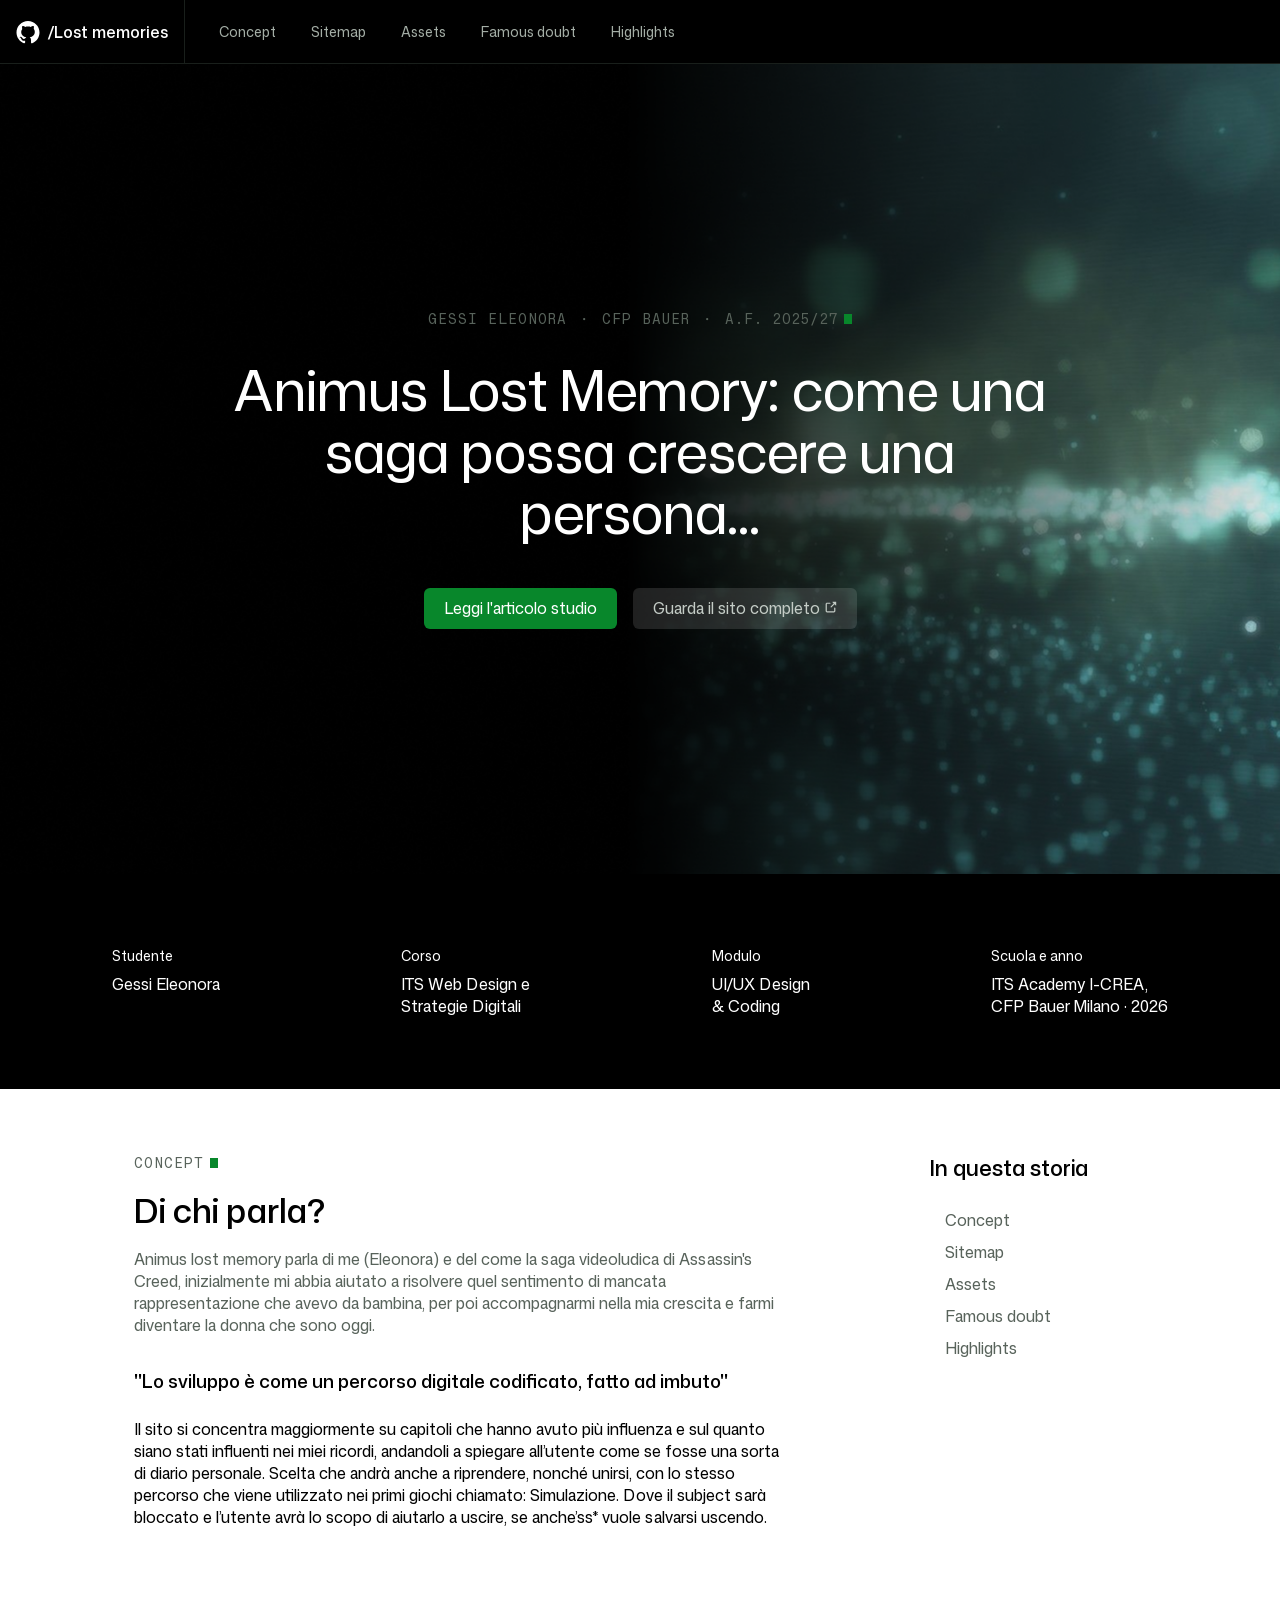
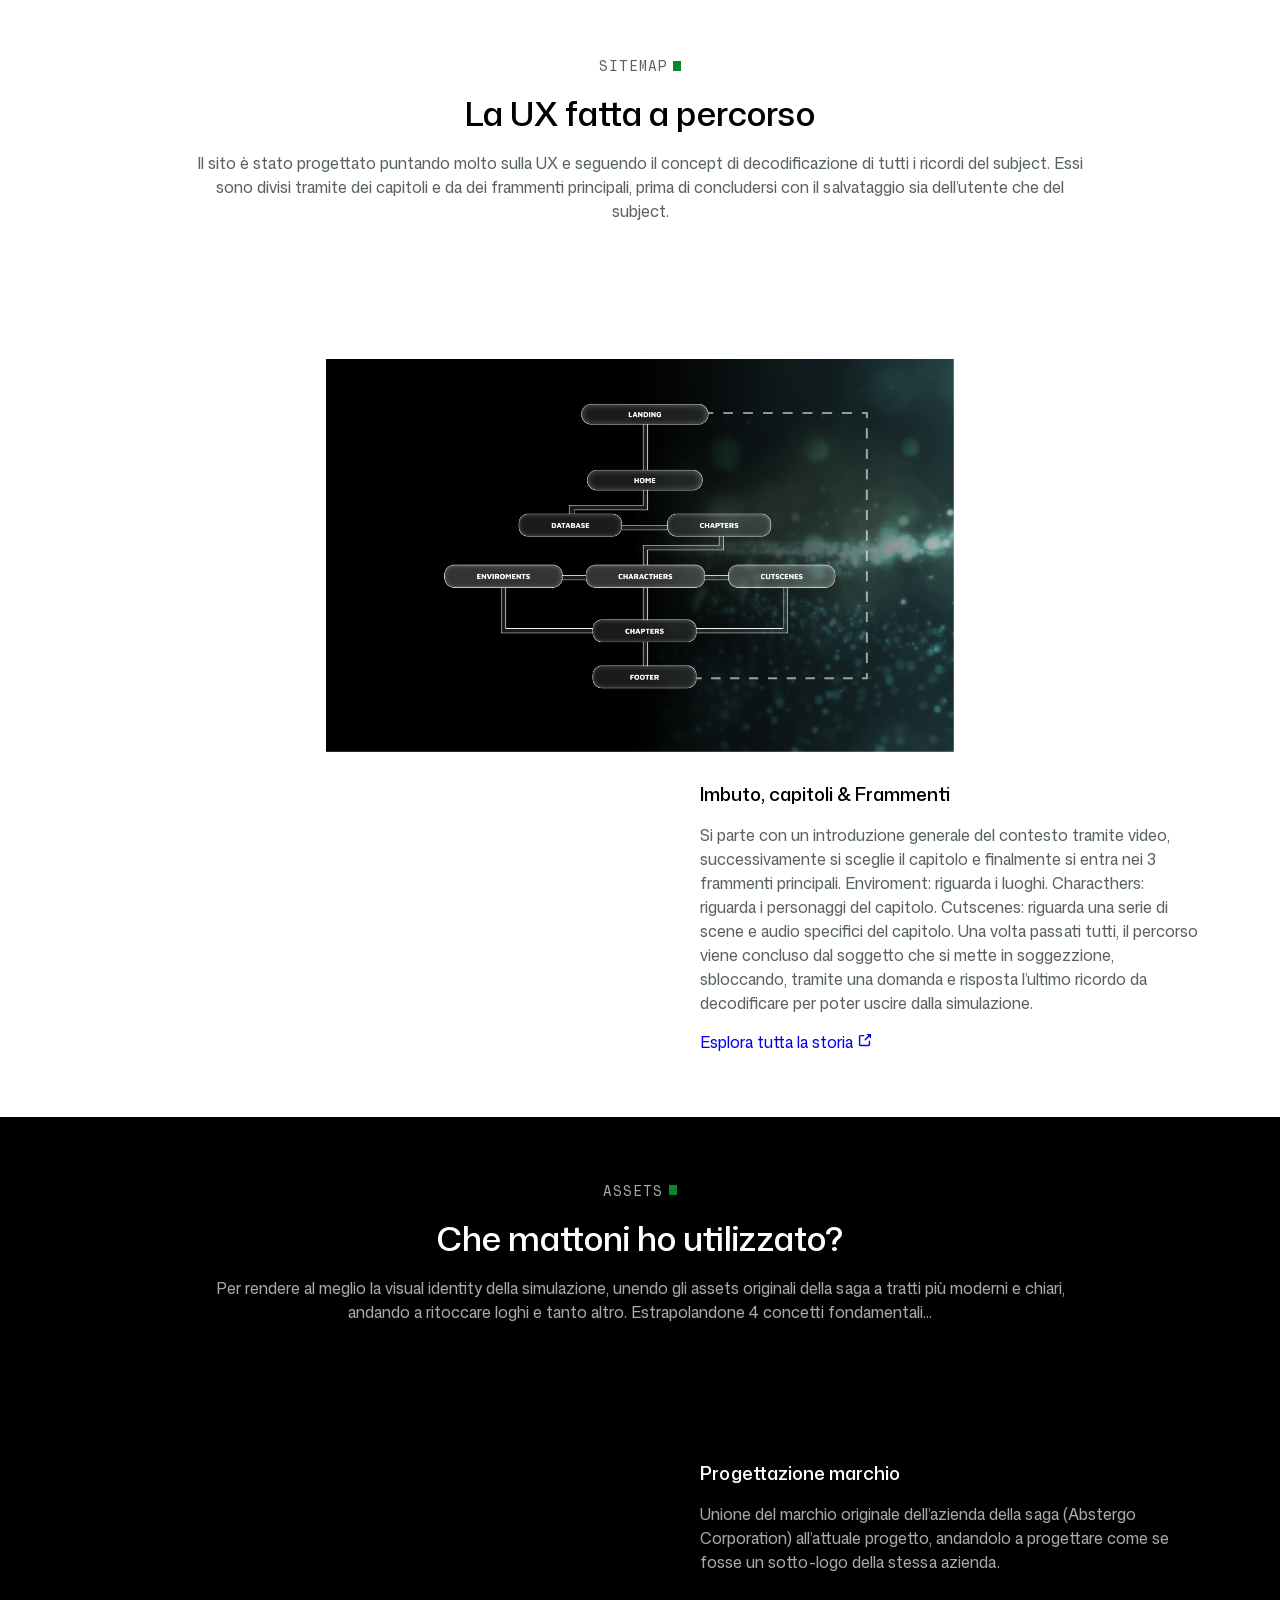
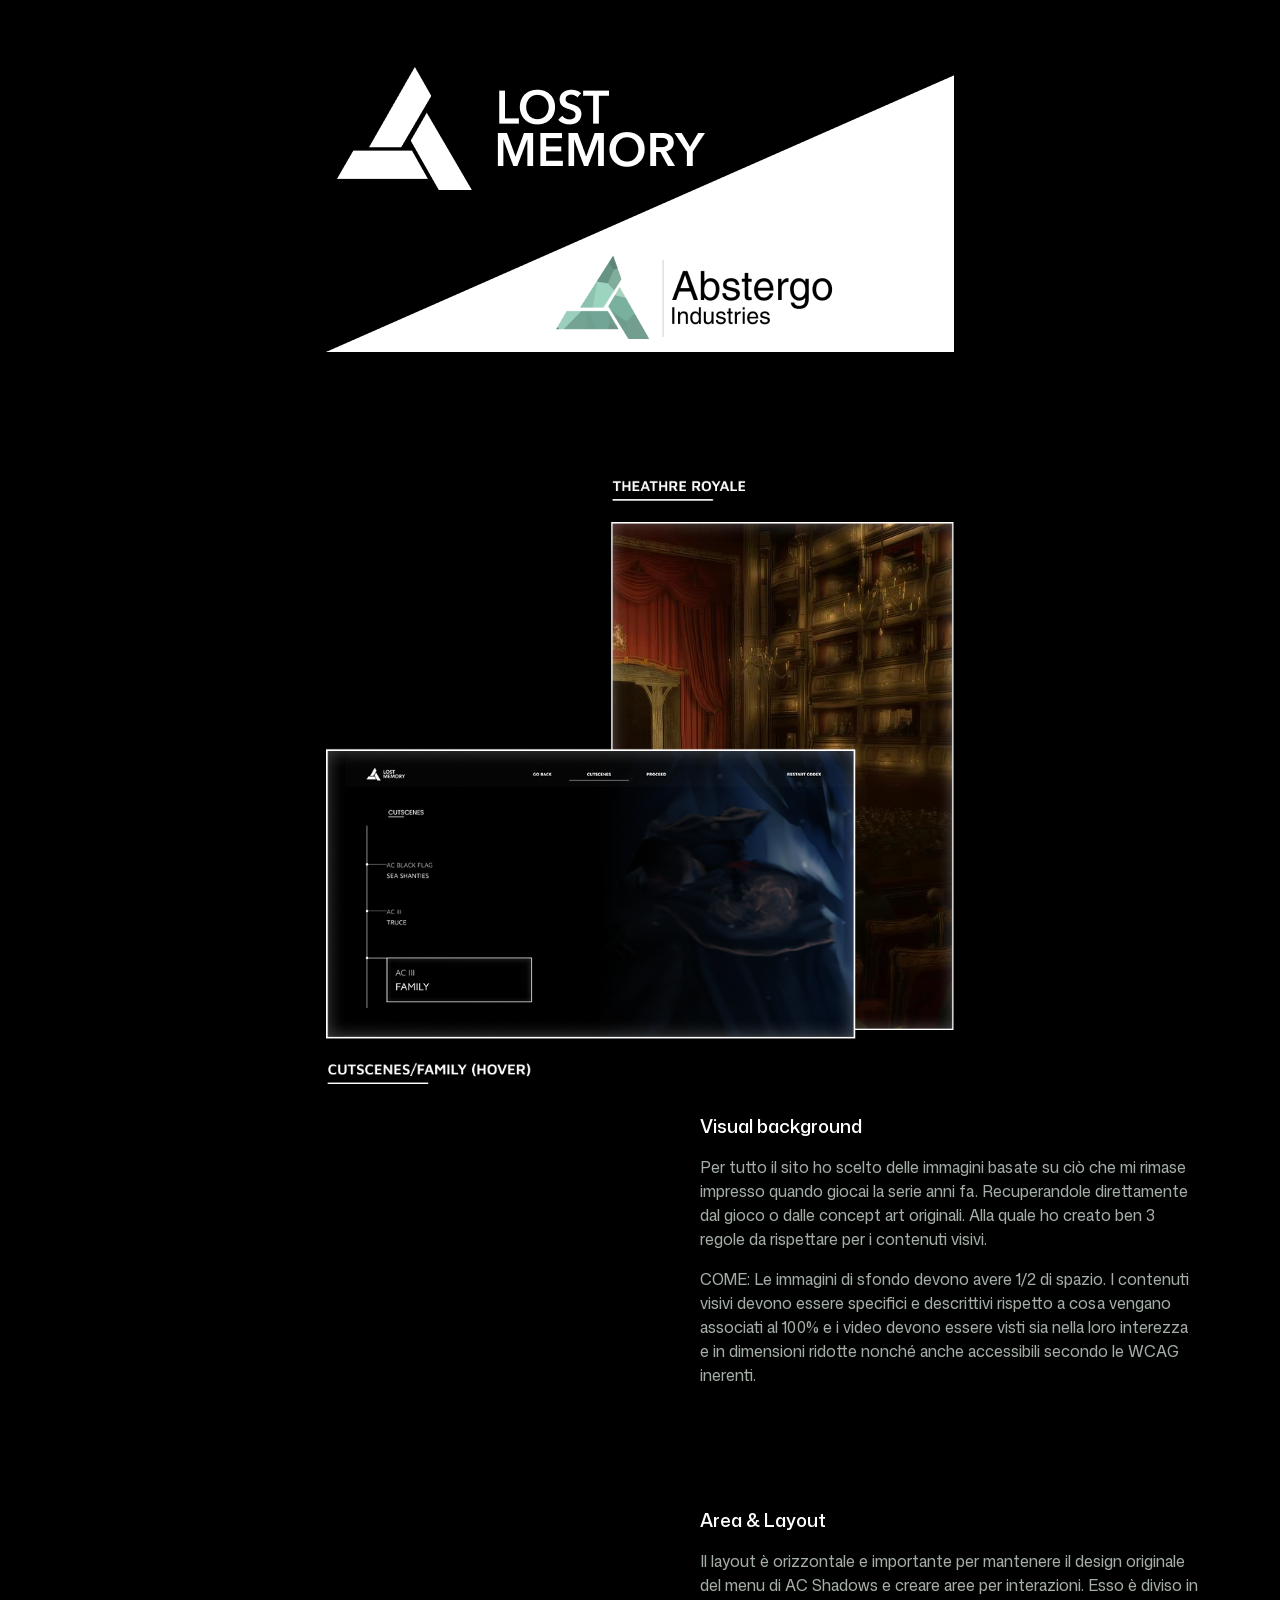
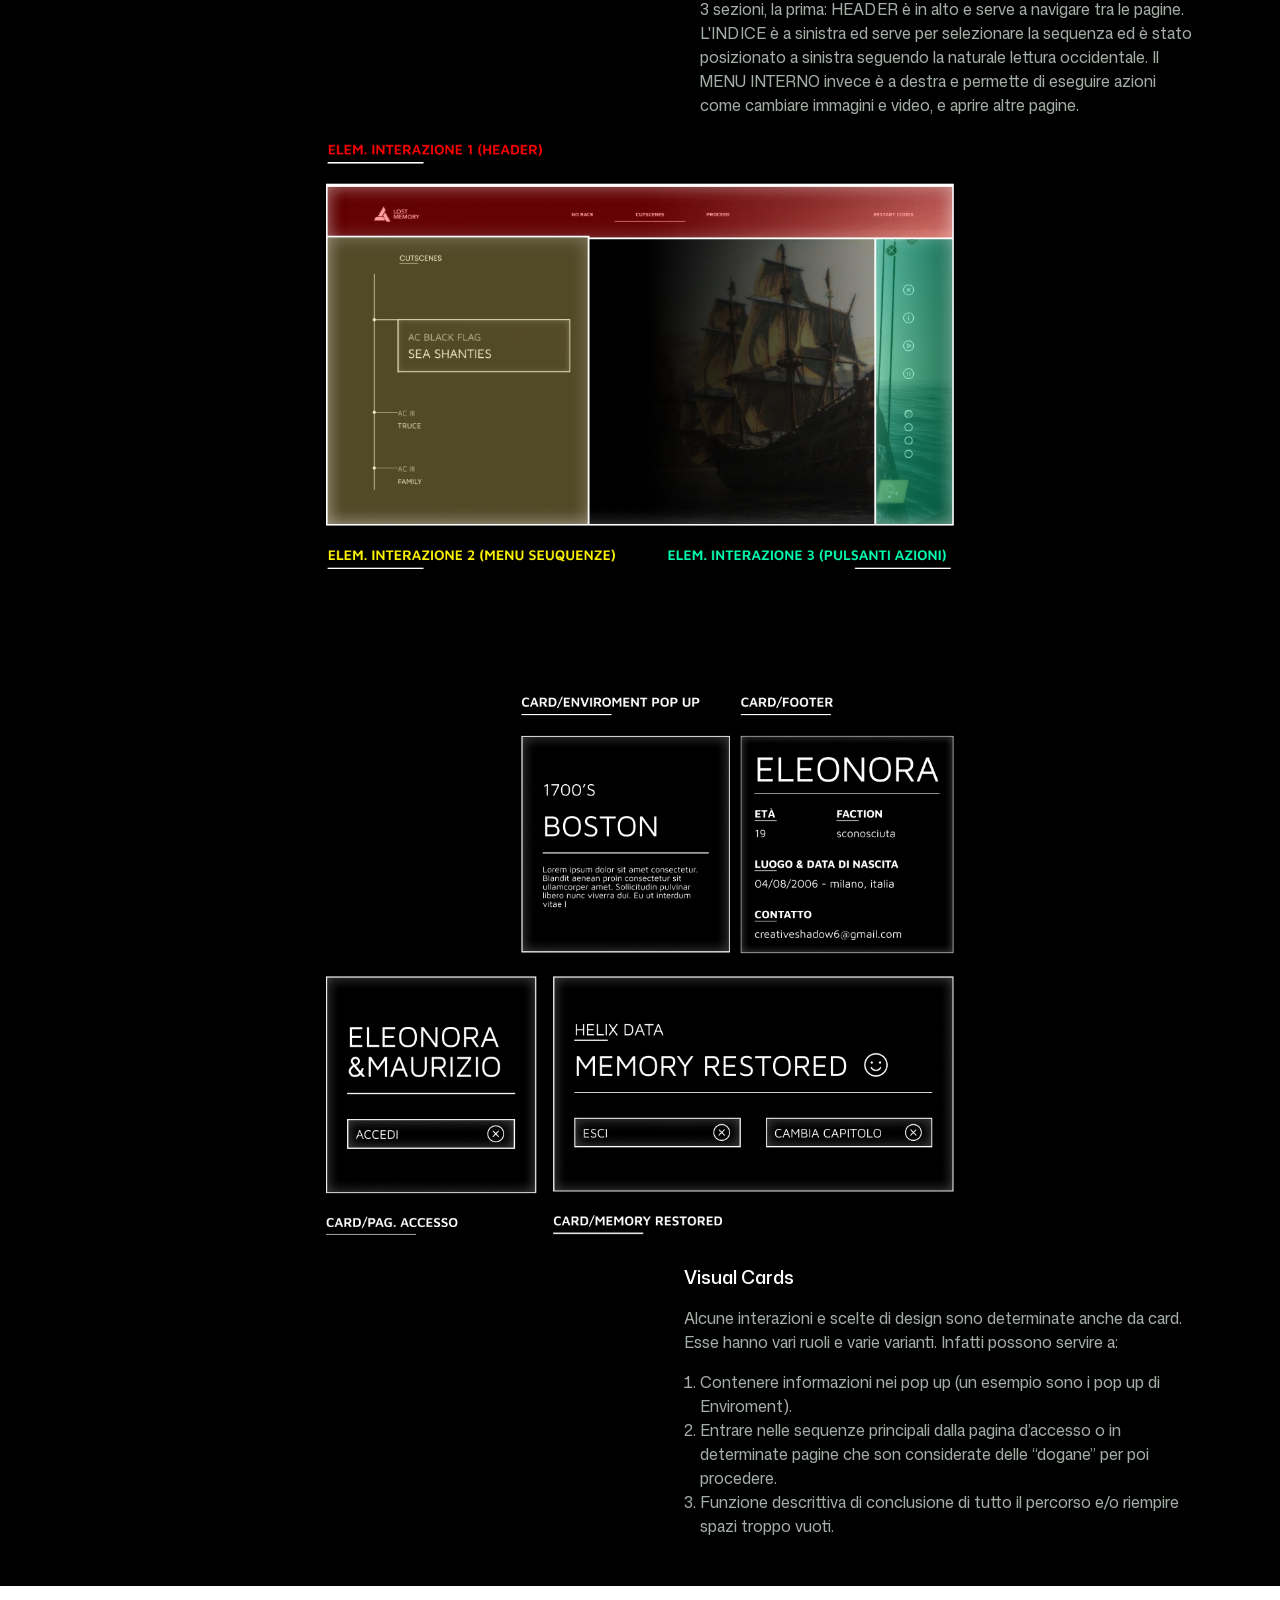
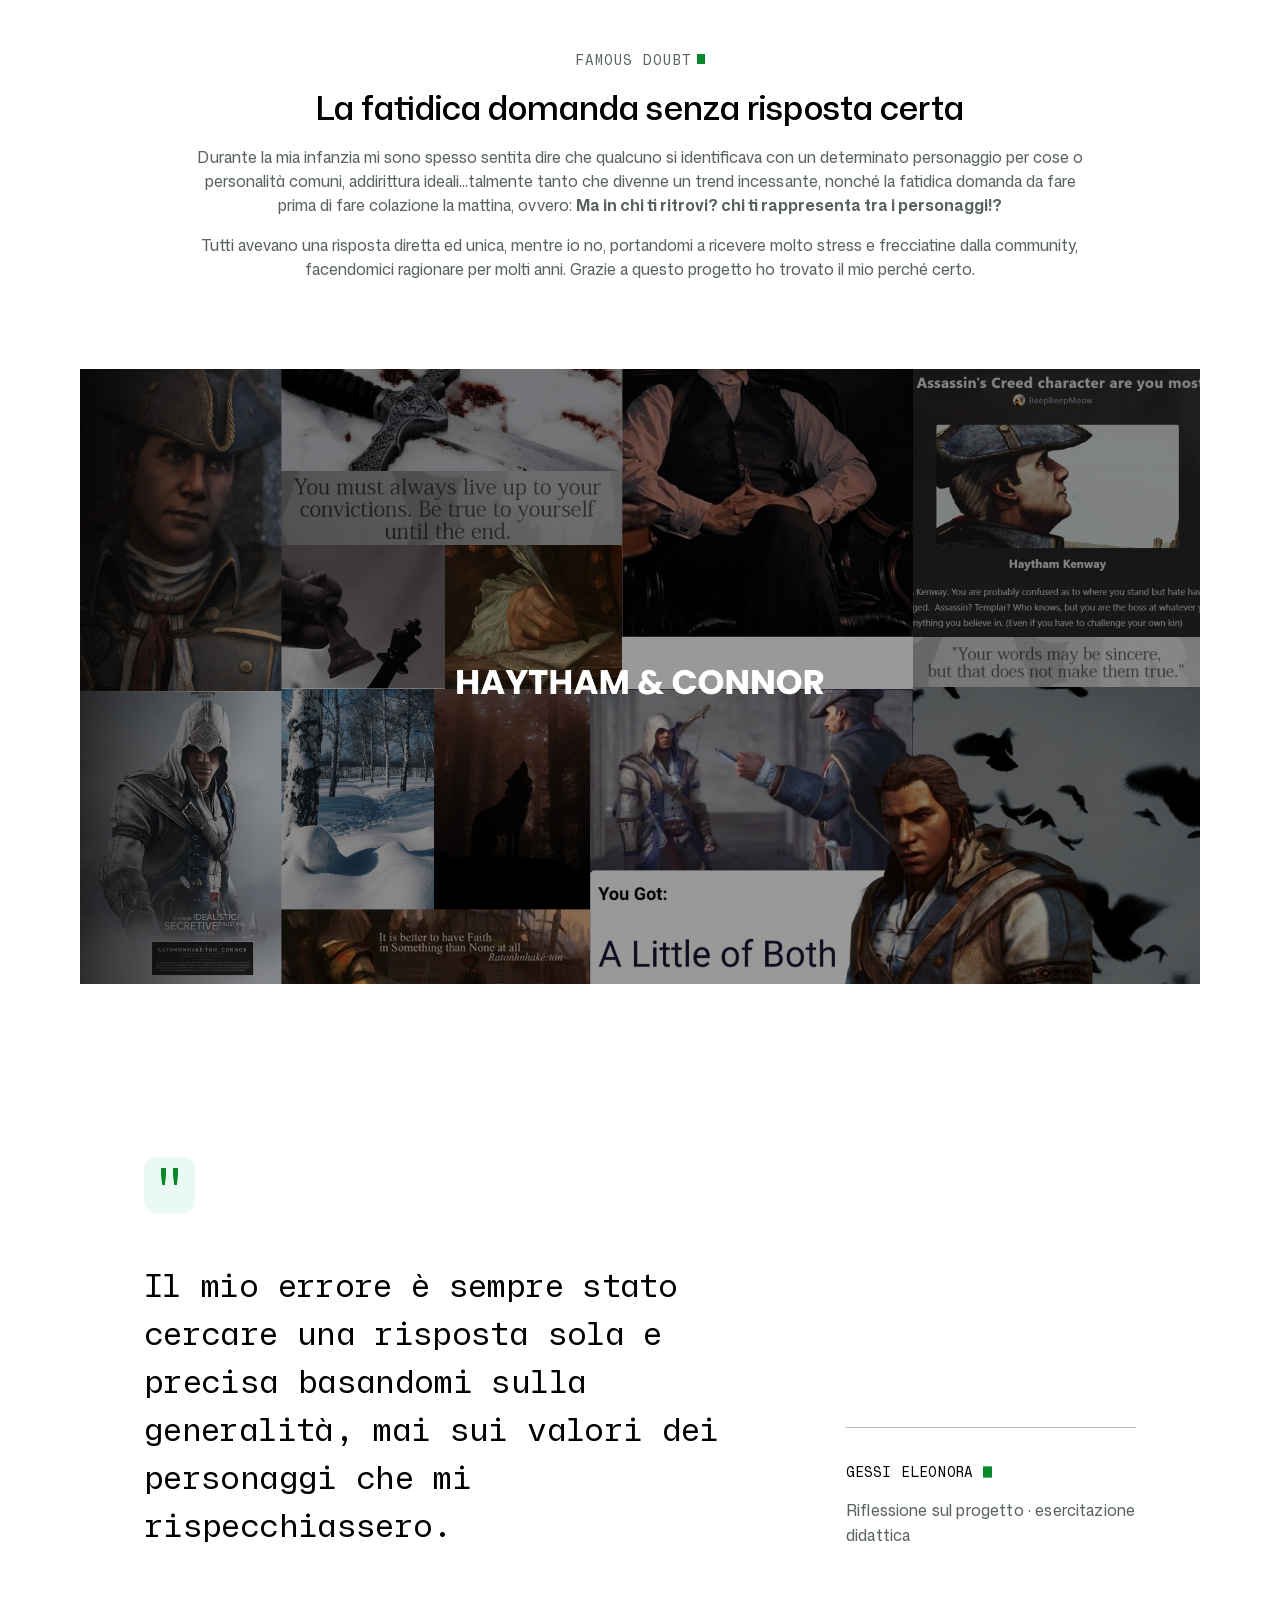
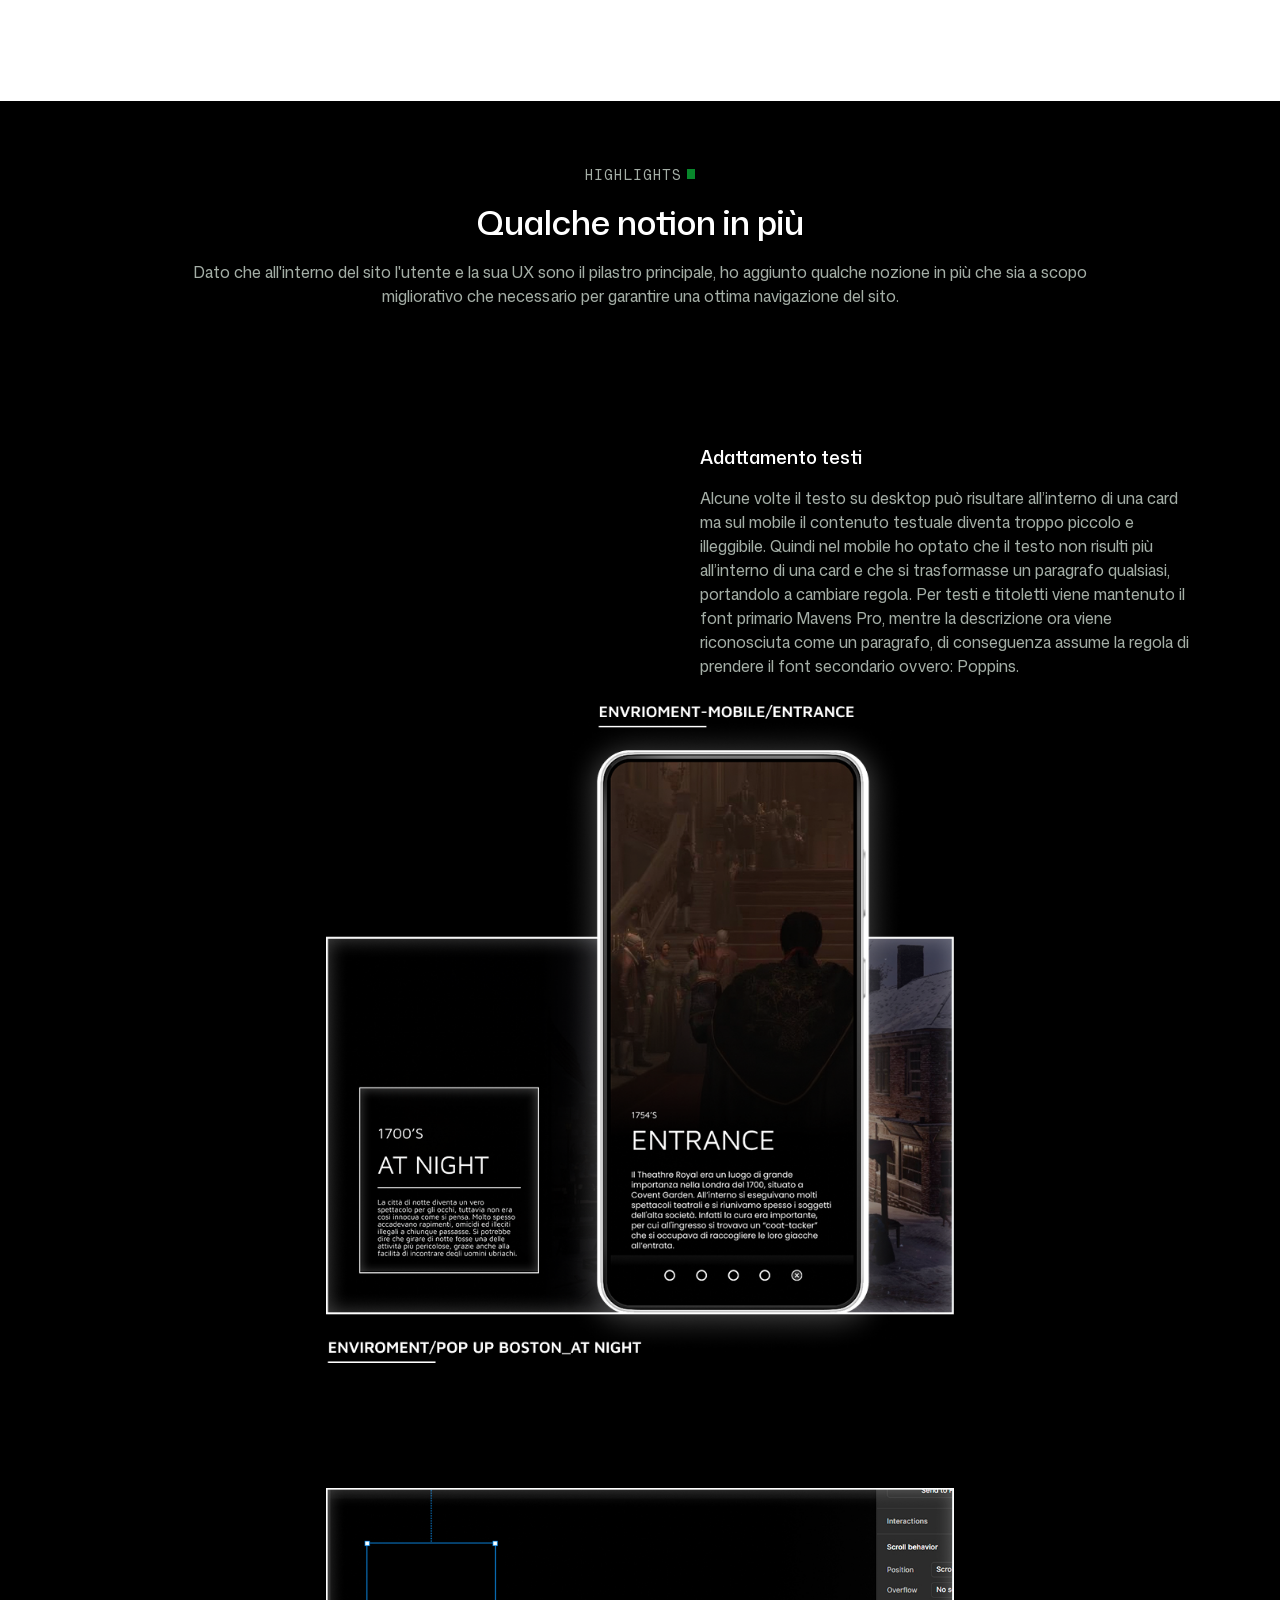
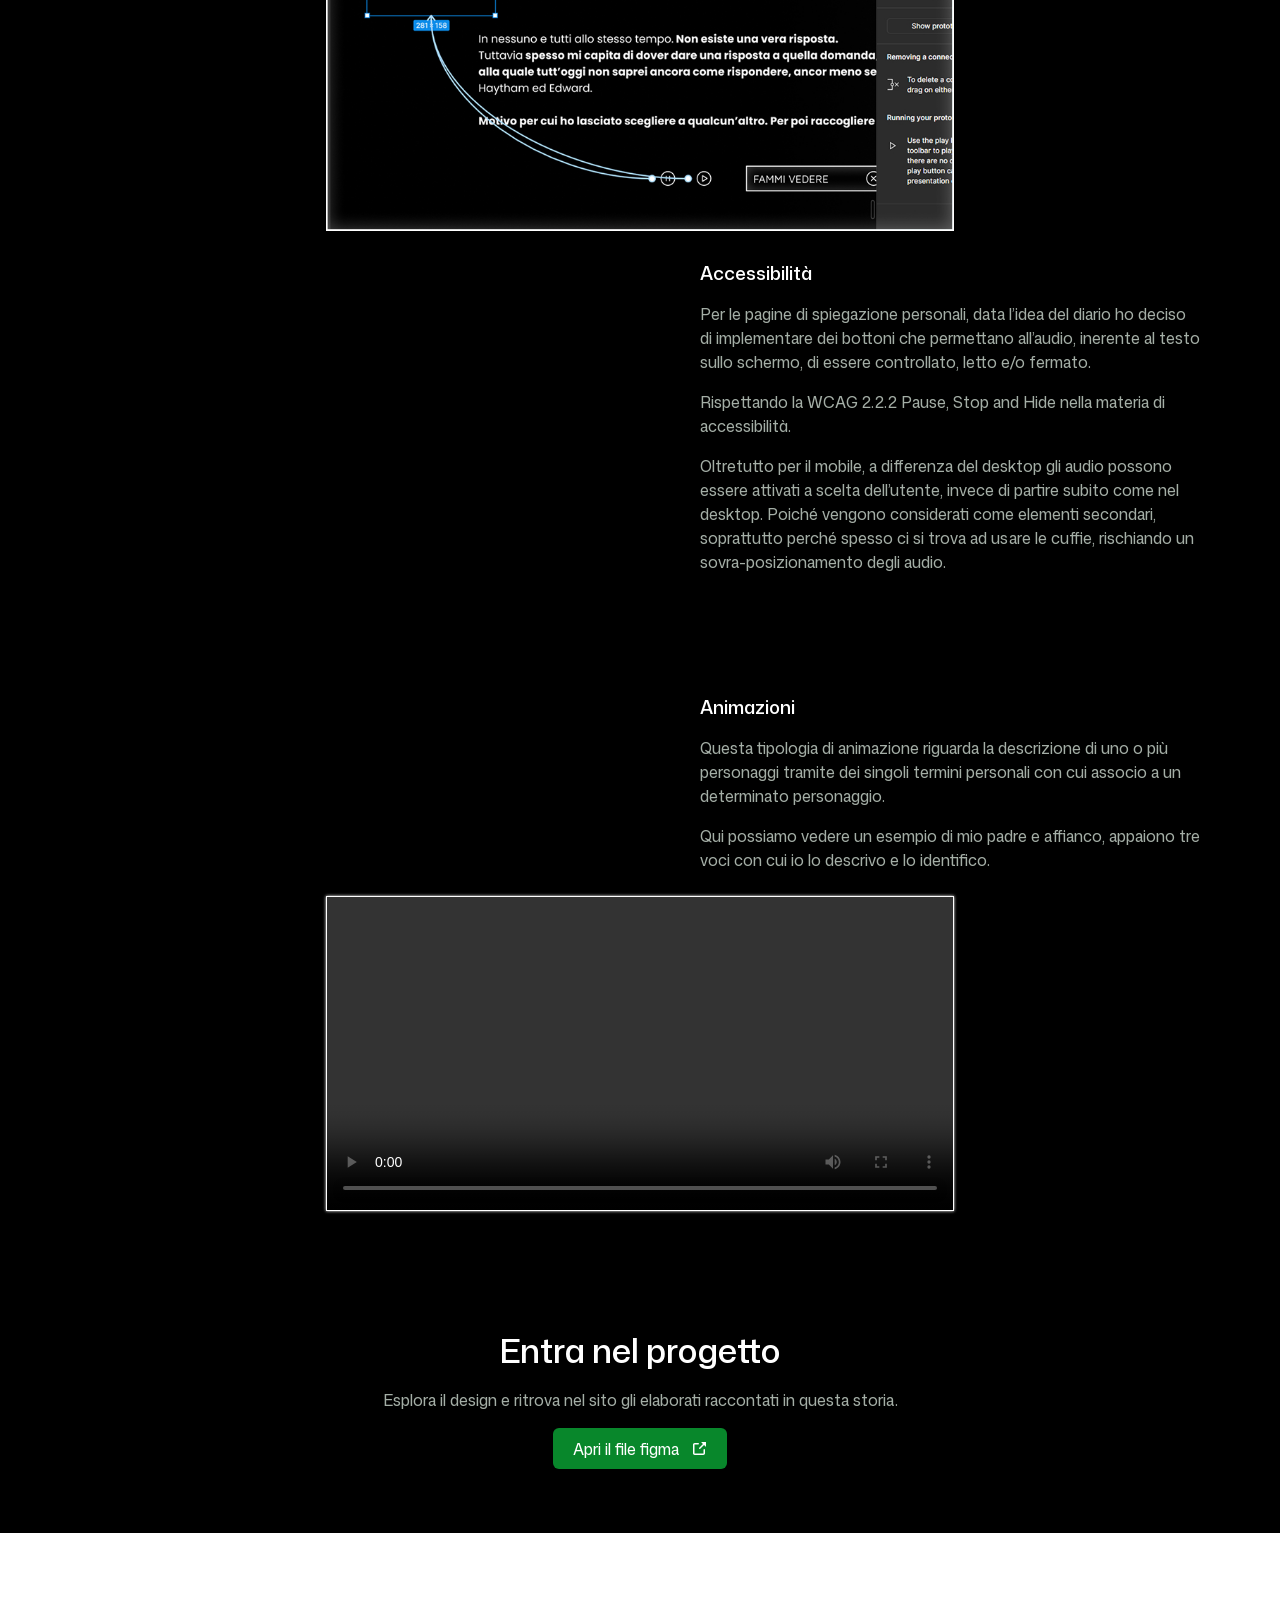
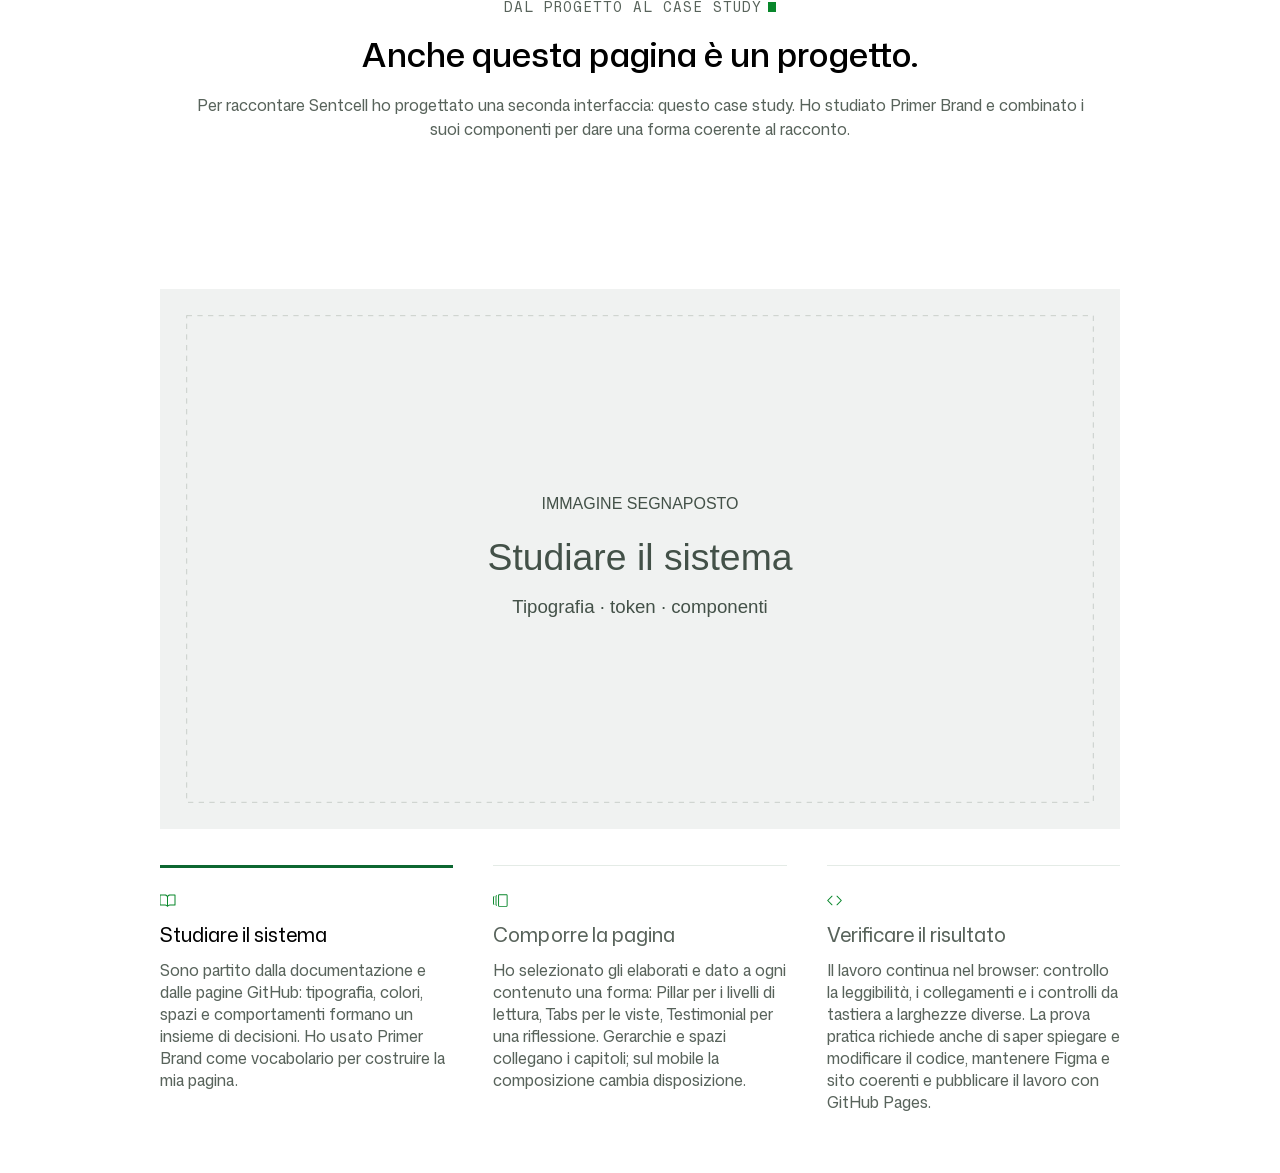
==== commit 80eb8262: "CASE-STUDY, MODIFICHE FINALI ALLA QUERY 640 E TENTATIVI OVERFLOW + DETTAGLI Ho modificato la case st" ====
--- a/index.html
+++ b/index.html
@@ -16,7 +16,7 @@
                 <div class="navigation-content">
                 <div class="navigation-brand">
                     <a class="navigation-logo" href="https://github.com/education" aria-label="GitHub Education">
-                    <span class="navigation-back-arrow" aria-hidden="true">‹</span>
+                        <span class="navigation-back-arrow" aria-hidden="true">‹</span>
                     <img src="assets/images/github-mark.svg" width="24" height="24" alt="" />
                     </a>
                     <a class="navigation-title" href="#top">/Lost memories</a>
@@ -54,13 +54,12 @@
                         <h1 class="heading heading-size1">Animus Lost Memory: come una saga possa crescere una persona...</h1>
                         <span class="button-group">
                             <a href="#concept" class=" button button-primary" aria-label="concept">Leggi l'articolo studio</a>
-
                             
-                                <a href="https://www.figma.com/proto/7xzh4GFRg77t1ZvZ5OiQMd/Gessi_Coding-case-study?node-id=10-2&t=3RjaaeAMFzCWXbgd-1&scaling=min-zoom&content-scaling=fixed&page-id=0%3A1" class="button button-secondary" target="_blank" arial-label="full-website">Guarda il sito completo
-                                    <svg width="15" height="15" viewBox="0 0 20 20" fill="none" xmlns="http://www.w3.org/2000/svg">
-                                                <path fill-rule="evenodd" clip-rule="evenodd" d="M13.2545 1.25H18.4375C18.6101 1.25 18.75 1.38991 18.75 1.5625V6.74556C18.75 7.02396 18.4134 7.1634 18.2165 6.96652L16.2879 5.03791L11.6004 9.72541C11.2343 10.0915 10.6407 10.0915 10.2746 9.72541C9.90848 9.3593 9.90848 8.7657 10.2746 8.39959L14.9621 3.71209L13.0335 1.78347C12.8366 1.58661 12.976 1.25 13.2545 1.25ZM4.6875 2.5C3.47938 2.5 2.5 3.47938 2.5 4.6875V15.3125C2.5 16.5206 3.47938 17.5 4.6875 17.5H15.3125C16.5206 17.5 17.5 16.5206 17.5 15.3125V10.9375C17.5 10.4197 17.0803 10 16.5625 10C16.0447 10 15.625 10.4197 15.625 10.9375V15.3125C15.625 15.4851 15.4851 15.625 15.3125 15.625H4.6875C4.51491 15.625 4.375 15.4851 4.375 15.3125V4.6875C4.375 4.51491 4.51491 4.375 4.6875 4.375H9.0625C9.58026 4.375 10 3.95526 10 3.4375C10 2.91974 9.58026 2.5 9.0625 2.5H4.6875Z" fill="currentColor"/>
-                                    </svg>
-                                </a>
+                            <a href="https://www.figma.com/proto/7xzh4GFRg77t1ZvZ5OiQMd/Gessi_Coding-case-study?node-id=10-2&t=3RjaaeAMFzCWXbgd-1&scaling=min-zoom&content-scaling=fixed&page-id=0%3A1" class="button button-secondary" target="_blank" arial-label="full-website">Guarda il sito completo
+                                <svg class="btn-secondary-svg" width="13" height="13" viewBox="0 0 20 20" fill="none" xmlns="http://www.w3.org/2000/svg">
+                                    <path fill-rule="evenodd" clip-rule="evenodd" d="M13.2545 1.25H18.4375C18.6101 1.25 18.75 1.38991 18.75 1.5625V6.74556C18.75 7.02396 18.4134 7.1634 18.2165 6.96652L16.2879 5.03791L11.6004 9.72541C11.2343 10.0915 10.6407 10.0915 10.2746 9.72541C9.90848 9.3593 9.90848 8.7657 10.2746 8.39959L14.9621 3.71209L13.0335 1.78347C12.8366 1.58661 12.976 1.25 13.2545 1.25ZM4.6875 2.5C3.47938 2.5 2.5 3.47938 2.5 4.6875V15.3125C2.5 16.5206 3.47938 17.5 4.6875 17.5H15.3125C16.5206 17.5 17.5 16.5206 17.5 15.3125V10.9375C17.5 10.4197 17.0803 10 16.5625 10C16.0447 10 15.625 10.4197 15.625 10.9375V15.3125C15.625 15.4851 15.4851 15.625 15.3125 15.625H4.6875C4.51491 15.625 4.375 15.4851 4.375 15.3125V4.6875C4.375 4.51491 4.51491 4.375 4.6875 4.375H9.0625C9.58026 4.375 10 3.95526 10 3.4375C10 2.91974 9.58026 2.5 9.0625 2.5H4.6875Z" fill="currentColor"/>
+                                </svg>
+                            </a>
                         </span>                
                     </div>
                     
@@ -150,16 +149,15 @@
                         <div class="river-content">
                                 <h3 class="heading-medium headingsize3">Imbuto, capitoli & Frammenti</h3>
                                 <p class="card-pharagraphs">Si parte con un introduzione generale del contesto tramite video, successivamente si sceglie il capitolo e finalmente si entra nei 3 frammenti principali. Enviroment: riguarda i luoghi. Characthers: riguarda i personaggi del capitolo. Cutscenes: riguarda una serie di scene e audio specifici del capitolo. Una volta passati tutti, il percorso viene concluso dal soggetto che si mette in soggezzione, sbloccando, tramite una domanda e risposta l’ultimo ricordo da decodificare per poter uscire dalla simulazione.</p>
-                                
-                            <span class="button-icon">
-
-                            </div>
                                 <a href="https://www.figma.com/board/1IadqOb7511GnM0J8PKqsv/ANIMUS--LOST-MEMORY-SITEMAP?node-id=0-1&t=dJyKMogyYTnz74U3-1" target="_blank">Esplora tutta la storia
                                     <svg width="15" height="15" viewBox="0 0 20 20" fill="none" xmlns="http://www.w3.org/2000/svg">
                                         <path fill-rule="evenodd" clip-rule="evenodd" d="M13.2545 1.25H18.4375C18.6101 1.25 18.75 1.38991 18.75 1.5625V6.74556C18.75 7.02396 18.4134 7.1634 18.2165 6.96652L16.2879 5.03791L11.6004 9.72541C11.2343 10.0915 10.6407 10.0915 10.2746 9.72541C9.90848 9.3593 9.90848 8.7657 10.2746 8.39959L14.9621 3.71209L13.0335 1.78347C12.8366 1.58661 12.976 1.25 13.2545 1.25ZM4.6875 2.5C3.47938 2.5 2.5 3.47938 2.5 4.6875V15.3125C2.5 16.5206 3.47938 17.5 4.6875 17.5H15.3125C16.5206 17.5 17.5 16.5206 17.5 15.3125V10.9375C17.5 10.4197 17.0803 10 16.5625 10C16.0447 10 15.625 10.4197 15.625 10.9375V15.3125C15.625 15.4851 15.4851 15.625 15.3125 15.625H4.6875C4.51491 15.625 4.375 15.4851 4.375 15.3125V4.6875C4.375 4.51491 4.51491 4.375 4.6875 4.375H9.0625C9.58026 4.375 10 3.95526 10 3.4375C10 2.91974 9.58026 2.5 9.0625 2.5H4.6875Z" fill="currentColor"
                                         />
                                     </svg>
                                 </a>
+                            <span class="button-icon">
+
+                            </div>
                         </div>
 
                     </div>
@@ -177,13 +175,13 @@
                         <h2 class="heading-medium headingsize2">Che mattoni ho utilizzato?</h2>
                         <p class="section-pharagraphs-inverted">Per rendere al meglio la visual identity della simulazione, unendo gli assets originali della saga a tratti più moderni e chiari, andando a ritoccare loghi e tanto altro. Estrapolandone 4 concetti fondamentali...</p>
                     </div>
-                    <div class="river-inverted">
+                    <div class="river-inverted first-river">
                         <div class="river-content">
                                 <h3 class="heading-medium headingsize3">Progettazione marchio</h3>
                                 <p class="card-pharagraphs-inverted" >Unione del marchio originale dell’azienda della saga (Abstergo Corporation) all’attuale progetto, andandolo a progettare come se fosse un sotto-logo della stessa azienda.</p>
                         </div>
 
-                        <div class="river-image">
+                        <div class="river-image order-image">
                             <img src="assets/images/ANIMUS_ LOST MEMORY_LOGO (2).png" alt="progettazione-logo-comparison">
                         </div>
 
@@ -201,7 +199,7 @@
                         </div>
                     </div>
 
-                    <div class="river-inverted">
+                    <div class="river-inverted third-river">
 
                         <div class="river-content">
                                 <h3 class="heading-medium headingsize3">Area & Layout</h3>
@@ -210,7 +208,7 @@
 
 
 
-                        <div class="river-image">
+                        <div class="river-image order-image">
                             <img src="assets/images/layout e area.png" alt="layout-&-aree">
                         </div>
                     </div>
@@ -258,7 +256,7 @@
                     </div>
 
                     <div class="image-container">
-                        <img class="full-image" src="assets/images/moodboard.jpg" alt="moodboard-famous-doubt">
+                        <img src="assets/images/moodboard.jpg" alt="moodboard-famous-doubt">
                     </div>
 
                 <div class="quote-group">
--- a/style.css
+++ b/style.css
@@ -31,6 +31,7 @@
     --heading-1-font-size:3.5rem; /* 56px FUNZIONA */
     --heading-1-line-height:1.1; /* Equivale al valore del font size per 1.1(110%) */
     --eyebrow-font-size:0.875rem; /* 14px FUNZIONA */
+    --eyebrow-letter-spacing:1; /* 1px */
     --titoletto-author-font-size:0.875rem; /* 14px FUNZIONA */ 
     --descrizione-author-font-size:1rem; /* 16px FUNZIONA */
     --heading-2-font-size:2.125rem; /* 34px FUNZIONA */
@@ -41,6 +42,9 @@
     --heading-4-line-height:1.4;
     --heading-5-font-size:1.25rem; /* 20px FUNZIONA */
     --heading-5-line-height:1.3;
+
+    --button-font-size-16:1rem; /* 16px */
+    --button-line-height-16:1.5; /* da figma risulta 150% di intelinea */
 
     /* FONT THINGS X CITAZIONE */
     --font-size-64-mark:4rem; /* 64px  FUNZIONA*/
@@ -116,30 +120,31 @@
     --hero-content-gap:1em;
     --gap-6:6px;
     --gap-10:10px;
+    --gap-12:12px;
     --gap-16:16px;
     --gap-24:24px;
     --gap-48:48px;
     --gap-120:120px;
 
     /* REGOLE PER BREAKDOWNS DESKTOP */    
-    --breakdownTabs-item-desktop-gap-40:2.5em; /* (40px) X breakdownTabs-list, distanza tra cards */  
-    --breakdownTabs-desktop-content-padding-top:3.75em; /* (60px) Fatto 60 x logica e comodita', i valori son divisi perche' in mobile lo sono */
+    --breakdownTabs-item-desktop-gap-40:40px; /* (2.5em) X breakdownTabs-list, distanza tra cards */  
+    --breakdownTabs-desktop-content-padding-top:60px; /* (3.75em) Fatto 60 x logica e comodita', i valori son divisi perche' in mobile lo sono */
     --breakdownTabs-desktop-content-padding-bottom:60px;  /* (60px) Fatto 60 x logica e comodita', i valori son divisi perche' in mobile lo sono */
-    --breakdownTabs-desktop-content-padding-right-left:5em; /* (80px) */ 
-    --breakdownTabs-desktop-button-padding-top:1.75em; /* (28px) distanza tra card e linea selected or not selected */
-    --breakdownTabs-desktop-item-row-gap:0.75em; /* (12px) gap di breakdownTabs-item, ovvero spazio tra titolo e descrizione */
+    --breakdownTabs-desktop-content-padding-right-left:80px; /* (5em) */ 
+    --breakdownTabs-desktop-button-padding-top:28px; /* (1.75em) distanza tra card e linea selected or not selected */
+    --breakdownTabs-desktop-item-row-gap:12px; /* (0.75em) gap di breakdownTabs-item, ovvero spazio tra titolo e descrizione */
 
     /* REGOLE PER BREAKDOWNTABS MOBILE */
     /* SONO SCRITTI IN ORDINE COME SOPRA X IL DESKTOP */
 
-    --breakdownTabs-mobile-button-gap-24:1.5em; /* (24px) spazio tra toggle e testo */
+    --breakdownTabs-mobile-button-gap-24:24px; /* (1.5em) spazio tra toggle e testo */
    
-    --breakdownTabs-item-mobile-padding-24:1.5em; /* (24px) Spazio fra card (padding sotto)*/    
-    --breakdownTabs-mobile-content-padding-top:2.25em; /* (36px) Sostituto x mobile di content-padding-top */
-    --breakdownTabs-mobile-content-padding-bottom:2.5em;  /* (40px) Sostituto x mobile di content-padding-bottom */
-    --breakdownTabs-mobile-content-padding-right-left:1.25em; /* (20px) Sostituto x mobile di content-padding-left e right */
-    --breakdownTabs-mobile-button-padding-top:3.5em; /* (56px) Sostituto di br...-button-padding-top */
-    --breakdownTabs-mobile-item-row-gap:0.75px; /* (12px) Sostituto di br...-item-row-gap. Sarebbe padding su figma ma per comodita' e logica ho lasciato gap */
+    --breakdownTabs-item-mobile-padding-24:24px; /* (1.5em) Spazio fra card (padding sotto)*/    
+    --breakdownTabs-mobile-content-padding-top:36px; /* (2.25emZ) Sostituto x mobile di content-padding-top */
+    --breakdownTabs-mobile-content-padding-bottom:40px;  /* (2.5em) Sostituto x mobile di content-padding-bottom */
+    --breakdownTabs-mobile-content-padding-right-left:20px; /* (1.25em) Sostituto x mobile di content-padding-left e right */
+    --breakdownTabs-mobile-button-padding-top:56px; /* (3.5em) Sostituto di br...-button-padding-top */
+    --breakdownTabs-mobile-item-row-gap:12px; /* (0.75em) Sostituto di br...-item-row-gap. Sarebbe padding su figma ma per comodita' e logica ho lasciato gap */
 
 
 
@@ -304,11 +309,11 @@
 }
 
 .button{
+
     padding: 0.6em 1.25em;
     border-radius: 6px;
-    font-size: 16px; /* se provo a renderelo accessibile non mi calcola 16 ma 36 (1rem) why? */
-    font-weight: var(--font-weight-medium);
-    letter-spacing: 0.16px;
+    font-size: var(--button-font-size-16);
+    letter-spacing: var(--button-line-height-16);
     
 }
 
@@ -316,7 +321,7 @@
     display: flex;
     justify-content: center;
     align-items: center;
-    gap: 12px;
+    gap: var(--gap-12);
 }
 
 .button-group{
@@ -324,7 +329,7 @@
     align-items: center;
     justify-content: center;
     gap: 1em;
-    padding-top: 28px;
+    padding-top:28px;
 }
 
 .button-primary{
@@ -334,6 +339,13 @@
     transition: background-color 300ms ease-in-out; /* Esempio di transizione da tenere da conto anche per gli altri elementi/token */
 }
 
+.button-primary:hover{
+    color: color-mix(in srgb, var(--color-white)) #fff 100%;
+    border-color: color-mix(in srgb, var(--button-primary-bg-hover), #000 16%);
+    background-color: color-mix(in srgb, var(--button-primary-bg-hover), #000 16%);
+}
+
+
 .button-secondary{
     background-color: var(--button-secondary-bg);
     border-color: var(--button-secondary-border) solid 1px;
@@ -342,12 +354,6 @@
 
 }
 
-.button-primary:hover{
-    color: color-mix(in srgb, var(--color-white)) #fff 100%;
-    border-color: color-mix(in srgb, var(--button-primary-bg-hover), #000 16%);
-    background-color: color-mix(in srgb, var(--button-primary-bg-hover), #000 16%);
-}
-
 .button-secondary:hover{
     color:var(--button-secondary-fg);
     border-color: color-mix(in srgb, var(--button-primary-bg-hover), #fff 16%);
@@ -356,6 +362,38 @@
 
 .button:focus-visible{ /* Pseudoclasse per toccare il focus */
     outline: 4px solid var(--color-focus); /* Valore per il focus */
+}
+
+@media (max-width:858px){ /*  DA 858 IN GIU'... ma non funza dopo */
+
+    :root{
+        --button-font-size-16:0.875rem; /* 14px */
+        --eyebrow-font-size:0.75rem; /* 12px */
+        --eyebrow-letter-spacing:0.5px;
+
+    }
+
+    /* tentativo di rendere quel bottone decente e non orrendo */
+    .button-secondary{
+        display: flex;
+        justify-content: center;
+        align-items: center;
+        gap: var(--gap-12);
+    }
+
+    .btn-secondary-svg{
+        display: inline;
+        align-self: center;
+        width:30px;
+    }
+
+}
+
+@media (max-width:432px){ /* sistemare font-size e padding sezioni quote e hero */
+    :root{
+        --heading-1-font-size:2.125rem; /* 34px */
+        --padding-80-137:0px;
+    }
 }
 
 
@@ -375,7 +413,7 @@
     padding-top: var(--padding-24);
     gap: 24px;
     flex-wrap: wrap; /* Brevemente, permette di mandare elementi a capo, detto wrappare, utile per ragionare sul mobile prima delle media query */
-
+    flex-shrink: 1;
 }
 
 .author-card{
@@ -421,453 +459,6 @@
     padding: var(--padding-64);
     column-gap: var(--gap-48);
     /* background-color: rgba(255, 0, 0, 55%); */
-}
-
-.concept-context{ 
-    display: grid;
-    grid-area: context;
-    row-gap: 2em; /* EM PK POI FARO' I TESTI VARIABILI X RESPONSIVE */
-}
-
-
-
-
-.intro-concept{
-    display: flex;
-    flex-direction: column;
-    gap: var(--gap-16);
-    /* background-color: red; */
-
-}
-
-.muted-pharagraph{
-    color: var(--color-muted);
-}
-
-.develope-concept{
-    display: flex;
-    flex-direction: column;
-    gap: var(--gap-24);
-    /* background-color: purple; */
-}
-
-.side-section-menu{
-    display: flex;
-    flex-direction: column;
-    grid-area: side-menu;
-    /* background-color: beige; */
-    gap: 24px;
-}
-
-.menu-section{
-    display: flex;
-    font-size: var(--text-200-font-size);
-    line-height: var(--text-200-line-height);
-    flex-direction: column;
-    justify-content: center;
-    align-items: start;
-    padding-left: 16px;
-    gap:8px; /* Chiedere al prof. se il gap risulta giusto poiché vedo un problema del sistema del design system */
-}
-
-.link-menu{ /* Fatto perche' altrimenti non funziona a livello di eredità (magari vedere cosa fare per renderlo meno pesante di classi */
-    color: var(--color-muted);
-}
-
-.title-side-menu{
-    color: var(--color-black);
-    font-size: var(--heading-4-font-size);
-    line-height: var(--heading-4-line-height);
-}
-
-
-.sections{
-    display: flex;
-    justify-content: center;
-    align-items: center;
-    flex-direction: column;
-    padding-left:var(--padding-80);
-    padding-right: var(--padding-80);
-    gap: var(--gap-24);
-    /* background-color: purple; */
-}
-
-
-.section-pharagraphs{
-    color: var(--color-muted);
-    font-size: var(--text-200-font-size);
-    line-height: var(--text-200-line-height);
-    max-width:var(--text-max-width-900-paraghraphs);
-    text-align:center;
-}
-
-.card-pharagraphs{
-    font-size: var(--text-200-font-size);
-    line-height: var(--text-200-line-height);
-    max-width:var(--text-max-width-500-pharaghraphs);
-    color: var(--color-muted);
-}
-
-
-.inverted{
-    background-color:var(--color-black);
-    color: var(--color-white);
-}
-
-.section-pharagraphs-inverted{
-    color: var(--color-muted-inverted);
-    font-size: var(--text-200-font-size);
-    line-height: var(--text-200-line-height);
-    max-width:var(--text-max-width-900-paraghraphs);
-    text-align:center;
-}
-
-
-.card-pharagraphs-inverted{
-    color: var(--color-muted-inverted);
-    font-size: var(--text-200-font-size);
-    line-height: var(--text-200-line-height);
-    max-width:var(--text-max-width-500-pharaghraphs);
-}
-
-.intro{
-    display: flex;
-    justify-content: center;
-    align-items: center;
-    flex-direction: column;
-    padding: var(--padding-64);
-    gap:var(--gap-16);
-    text-align: center;
-}
-
-.river{
-
-    max-width: var(--container-width); /* Vedere cosa ho fatto col prof. */
-    display: flex;
-    justify-content: center;
-    align-items: center;
-    flex-direction: row;
-    gap:24px;
-    padding-bottom: var(--padding-48);
-    padding-top: var(--padding-48);
-    flex-wrap: wrap;
-
-}
-
-.river-image{
-    max-width: 628px;
-    height: auto;
-}
-
-
-
-.river-video{
-    border: var(--color-white) 1px solid;
-    box-shadow: 0px 0px 3px 0px var(--color-white);
-}
-
-.river-inverted{
-    display: flex;
-    justify-content: center;
-    align-items: center;
-    flex-direction: row;
-    gap:24px;
-    padding-bottom: var(--padding-48);
-    padding-top: var(--padding-48);
-    flex-wrap: wrap;
-
-}
-
-.river-content{
-    display: flex;
-    flex-direction: column;
-    justify-content: center;
-    gap: var(--gap-16);
-    margin-left: auto;
-    flex-shrink: 1;
-}
-
-.river-content-left{
-    display: flex;
-    flex-direction: column;
-    justify-content: center;
-    gap: var(--gap-16);
-    margin-right: auto;
-    flex-shrink: 1;
-}
-
-
-.card-title{
-    color: var(--color-black);
-    font-size: var(--heading-5-font-size);
-    line-height: var(--heading-5-line-height);
-}
-
-
-
-.image-container{
-    max-width: 1280px;
-    height: auto;
-    aspect-ratio: 8/5;
-}
-
-
-
-.quote-group{
-    padding: var(--padding-64);
-}
-
-.quote-author{
-    display: flex;
-    flex-direction: row;
-    align-items: flex-end;
-    gap: var(--gap-120);
-    padding-bottom: 88px;
-    /* background-color: yellow; */
-}
-
-
-
-.quote-wrapper{
-    display: flex;
-    flex-direction: column;
-    align-items: flex-start;
-    font-family:var(--font-mono);
-    gap: var(--gap-48);
-    
-
-}
-
-.mark-box{
-    max-width:56px;
-    height: 56px;
-    display: flex;
-    align-items: flex-start;
-    background-color: var(--mark-container-bg);
-    border-radius:12px;
-}
-
-.mark{
-    color: var(--textcursor-animation);
-    font-size:var(--font-size-64-mark);
-    line-height: var(--line-height-mark);
-}
-
-.quote{
-    max-width: 718px;
-    font-size: var(--font-size-32-quote);
-    line-height: var(--line-height-150-quote);
-    letter-spacing: var(--spacing-quote);
-    align-self: stretch;
-}
-
-.eyebrow-figcaption{ /* MODIFICHE SPECIFICHE EYEBROW X CITAZIONE */
-    display: flex;
-    justify-content: flex-start;
-    align-items: center;
-    gap: 10px;
-    font-family: var(--font-mono);
-    font-size: var(--eyebrow-font-size);
-    text-transform: uppercase;
-    color: var(--color-black);
-    letter-spacing: var(--spacing-title-figcaption);
-    line-height: var(--line-height-title-figcaption);
-}
-
-.figcaption-wrapper{
-    max-width: 312px;
-    border-top: var(--color-border-muted-quote) 1px solid; /* usare questa come riferimento x scrivere la proprieta' border se non ci ricordiamo*/
-    padding-top: var(--padding-24);
-    /*background-color: yellow;*/
-}
-
-.figcaption-spacing{
-    display: flex;
-    flex-direction: column;
-    align-items: stretch; /* Mi occupano tutta la larghezza del loro contenitore */
-    gap: var(--gap-6);
-   /* background-color: purple; */
-}
-
-.quote-pharagraphs{
-    color: var(--color-muted);
-    font-size: var(--font-size-desc-figcaption);
-    line-height: var(--line-height-desc-figcaption);
-    letter-spacing: var(--spacing-desc-figcaption);
-}
-
-
-.breakdownTabs{
-    display: flex;
-    justify-content: center;
-    align-items: center;
-    /* margin:auto era il problema della viewport*/
-}
-
-.breakdownTabs-content{
-    padding-top: var(--breakdownTabs-desktop-content-padding-top); /* Messo 60 per comodità e logica di valori */
-    padding-bottom: var(--breakdownTabs-desktop-content-padding-bottom);
-    padding-left: var(--breakdownTabs-desktop-content-padding-right-left);
-    padding-right: var(--breakdownTabs-desktop-content-padding-right-left);
-   
-    /* background-color: red; */
-}
-
-
-.breakdownTabs-visuals{
-    display: flex;
-    flex-direction: column;
-    align-items: center;
-    justify-content: center;
-    padding-bottom: 36px;
-
-
-}
-
-/* Queste classi fanno in modo che si nascondino le images ulteriori e che venga vista solo quella che ha la classe is selected */
-.breakdownTabs-visual{
-    display: none;
-}
-
-.breakdownTabs:has(#breakdownTabs-item-study.is-selected) .breakdownTabs-visual-study {
-    display: block;
-}
-
-.breakdownTabs:has(#breakdownTabs-item-layout.is-selected) .breakdownTabs-visual-layout {
-    display: block;
-}
-
-.breakdownTabs:has(#breakdownTabs-item-check.is-selected) .breakdownTabs-visual-check {
-    display: block;
-}
-
-.breakdownTabs-list{
-    display: flex;
-    flex-direction: column;
-    gap: var(--breakdownTabs-item-desktop-gap-40);
-    margin: auto;
-}
-
-.breakdownTabs-item{ /* CLASSE DELLE SINGOLE CARD */
-    position: relative; /* la posizione è relativa a...questa card */
-
-    max-width: 360px;
-    display: flex;
-    flex-direction: column;
-    align-items: flex-start;
-    padding-top: var(--breakdownTabs-desktop-button-padding-top);
-    gap: var(--breakdownTabs-desktop-item-row-gap);
-
-}
-
-/*::Before è usato come pseudoclasse per creare la linea di selected delle card. Utilizziamo questa così poi non abbiamo problemi con il responsive e la property transform.*/
-
-.breakdownTabs-item::before{ /* creo la linea "disabled/not selected" */
-    position: absolute;
-    content: "";
-    top: 0;
-    bottom: 0;
-    right: 0;
-    left: 0;
-    width: 100%; /* indica il 100% della larghezza che ricopre del genitore/contenitore */
-    height: 1px;
-   
-    background-color: var(--colory-primary-accent-disabled);
-
-}
-
-.breakdownTabs-item.is-selected::before{ /* Creo la classe specifica con cui dovrà cambiare con la linea selected */
-    transform: scaleY(3); /* scelto 3 come valore perche' la differenza tra il 2 (px figma) e visivamente non e' molta cosi' per UX ho fatto questa scelta */
-    transform-origin: top ;
-    
-    background-color: var(--color-primary-accent);
-
-}
-
-@media (hover: hover) and (pointer:fine) { /* indica l'hover desktop e il touch mobile rendendoli veri e funzionanti */
-
-    .breakdownTabs-item:hover::before{
-        background-color: var(--color-primary-accent);
-        transform: scaleY(3);
-    }
-
-    /* .breakdownTabs:has(.breakdownTabs-item:hover) 
-    .breakdownTabs-item.is-selected::before {
-        transform: scaleY(1);
-        background-color: var(--colory-primary-accent-disabled);
-    } BEST PRACTICE TENTATIVO FALLITO, SERVE ::AFTER E MARGIN X SISTEMARE*/
-
-}
-
-
-
-.text-size-350{
-    text-wrap: balance;
-    font-size: var(--text-350-font-size);
-    line-height: var(--text-350-line-height);
-    
-}
-
-.icon{
-    width: var(--icon-size);
-    height: var(--icon-size);
-    color: var(--icon-color);
-}
-
-.breakdownTabs-toggle{ /* Andremo a modificarlo con la classe Ready con Javascript successivamente */
-    display: none;
-}
-
-.breakdownTabs-button{
-    /* primo paragrafo serve x resettare il css del bottone */
-    border: 0;
-    background: none;
-    color: inherit;
-    font: inherit;
-    text-align: left;
-    width: 100%;
-    cursor: pointer;
-
-    display: flex;
-    flex-direction: column;
-    align-items: flex-start;
-    gap: var(--breakdownTabs-desktop-item-row-gap);
-}
-
-.breakdownTabs-button:focus-visible {
-    outline: none;
-}
-
-.breakdownTabs-item:has(.breakdownTabs-button:focus-visible) {
-    outline: var(--focus-outline-width) solid var(--color-focus);
-    outline-offset: var(--focus-outline-offset);
-}
-
-
-.breakdownTabs-title{ /* contenitore genitore con triangolino e titolo */
-    display: flex;
-    width: 100%;
-    justify-content: space-between;
-    align-items: center;
-    
-}
-
-.display{
-    display: none;
-}
-
-
-/* SPAZIO MEDIA QUERY */
-
-@media (min-width:825px) and (max-width:858px){ /* sistemazioni bottoni non riuscita */
-
-    .button-secondary{
-        background-color: var(--button-secondary-bg);
-        border-color: var(--button-secondary-border) solid 1px;
-        color:var(--button-secondary-fg);
-        transition: background-color 300ms ease-in-out; /* Esempio di transizione da tenere da conto anche per gli altri elementi/token */
-        gap: 20px;
-    }
 }
 
 @media (max-width:640px){ /* DA 640 IN GIU' */
@@ -886,6 +477,142 @@
     }
 }
 
+.concept-context{ 
+    display: grid;
+    grid-area: context;
+    row-gap: 2em; /* EM PK POI FARO' I TESTI VARIABILI X RESPONSIVE */
+}
+
+
+
+
+.intro-concept{
+    display: flex;
+    flex-direction: column;
+    gap: var(--gap-16);
+    /* background-color: red; */
+
+}
+
+.muted-pharagraph{
+    color: var(--color-muted);
+}
+
+.develope-concept{
+    display: flex;
+    flex-direction: column;
+    gap: var(--gap-24);
+    /* background-color: purple; */
+}
+
+.side-section-menu{
+    display: flex;
+    flex-direction: column;
+    grid-area: side-menu;
+    /* background-color: beige; */
+    gap: 24px;
+}
+
+.menu-section{
+    display: flex;
+    font-size: var(--text-200-font-size);
+    line-height: var(--text-200-line-height);
+    flex-direction: column;
+    justify-content: center;
+    align-items: start;
+    padding-left: 16px;
+    gap:8px; /* Chiedere al prof. se il gap risulta giusto poiché vedo un problema del sistema del design system */
+}
+
+.link-menu{ /* Fatto perche' altrimenti non funziona a livello di eredità (magari vedere cosa fare per renderlo meno pesante di classi */
+    color: var(--color-muted);
+}
+
+.title-side-menu{
+    color: var(--color-black);
+    font-size: var(--heading-4-font-size);
+    line-height: var(--heading-4-line-height);
+}
+
+
+.sections{
+    display: flex;
+    justify-content: center;
+    align-items: center;
+    flex-direction: column;
+    padding-left:var(--padding-80);
+    padding-right: var(--padding-80);
+    gap: var(--gap-24);
+    /* background-color: purple; */
+}
+
+
+.section-pharagraphs{
+    color: var(--color-muted);
+    font-size: var(--text-200-font-size);
+    line-height: var(--text-200-line-height);
+    max-width:var(--text-max-width-900-paraghraphs);
+    text-align:center;
+}
+
+.card-pharagraphs{
+    font-size: var(--text-200-font-size);
+    line-height: var(--text-200-line-height);
+    max-width:var(--text-max-width-500-pharaghraphs);
+    color: var(--color-muted);
+}
+
+
+.inverted{
+    background-color:var(--color-black);
+    color: var(--color-white);
+}
+
+.section-pharagraphs-inverted{
+    color: var(--color-muted-inverted);
+    font-size: var(--text-200-font-size);
+    line-height: var(--text-200-line-height);
+    max-width:var(--text-max-width-900-paraghraphs);
+    text-align:center;
+}
+
+
+.card-pharagraphs-inverted{
+    color: var(--color-muted-inverted);
+    font-size: var(--text-200-font-size);
+    line-height: var(--text-200-line-height);
+    max-width:var(--text-max-width-500-pharaghraphs);
+}
+
+.intro{
+    display: flex;
+    justify-content: center;
+    align-items: center;
+    flex-direction: column;
+    padding: var(--padding-64);
+    gap:var(--gap-16);
+    text-align: center;
+}
+
+.river{
+
+    max-width: var(--container-width); /* Vedere cosa ho fatto col prof. */
+    display: flex;
+    justify-content: center;
+    align-items: center;
+    flex-direction: row;
+    gap:24px;
+    padding-bottom: var(--padding-48);
+    padding-top: var(--padding-48);
+    flex-wrap: wrap;
+
+}
+
+.river-image{
+    max-width: 628px;
+    height: auto;
+}
+
 @media(max-width:640px){
     .river-image{
             max-width: 100%;
@@ -893,14 +620,96 @@
     }
 }
 
+.river-video{
+    border: var(--color-white) 1px solid;
+    box-shadow: 0px 0px 3px 0px var(--color-white);
+}
+
+.river-inverted{
+    display: flex;
+    justify-content: center;
+    align-items: center;
+    flex-direction: row;
+    gap:24px;
+    padding-bottom: var(--padding-48);
+    padding-top: var(--padding-48);
+    flex-wrap: wrap;
+
+}
+
+.river-content{
+    display: flex;
+    flex-direction: column;
+    justify-content: center;
+    gap: var(--gap-16);
+    margin-left: auto;
+    flex-shrink: 1;
+}
+
+.river-content-left{
+    display: flex;
+    flex-direction: column;
+    justify-content: center;
+    gap: var(--gap-16);
+    margin-right: auto;
+    flex-shrink: 1;
+}
+
+
+@media (max-width:640px){ /* da capire pk non funziona */
+
+    /* fatto super easy ma non mi accontento 
+    .river-inverted{
+        display: flex;
+        flex-direction: column-reverse;
+    }
+    */
+
+    .first-river, .third-river{
+        display: flex;
+    }
+
+    .order-image{
+        order: -1;
+    }
+
+}
+
+.card-title{
+    color: var(--color-black);
+    font-size: var(--heading-5-font-size);
+    line-height: var(--heading-5-line-height);
+}
+
+
+
+.image-container{
+    max-width: 1280px;
+    height: auto;
+    aspect-ratio: 8/5;
+}
 
 @media(max-width:640px){ /* SISTEMA PROBLEMA VIEWPORT */
     .image-container{
-            max-width: 100%;
-
-    }
-}
-
+       /*  width: 100lvh; Altezza massima della viewport - VEDERE CON PROF. SE FATTIBILE */
+       max-width: 100%; 
+       background-color: lightpink;
+    }
+}
+
+
+.quote-group{
+    padding: var(--padding-64);
+}
+
+.quote-author{
+    display: flex;
+    flex-direction: row;
+    align-items: flex-end;
+    gap: var(--gap-120);
+    padding-bottom: 88px;
+    /* background-color: yellow; */
+}
 
 @media(max-width:640px){ /* SISTEMA PROBLEMA VIEWPORT */
     .quote-author{
@@ -912,13 +721,253 @@
     }
 }
 
+
+.quote-wrapper{
+    display: flex;
+    flex-direction: column;
+    align-items: flex-start;
+    font-family:var(--font-mono);
+    gap: var(--gap-48);
+    
+
+}
+
+.mark-box{
+    max-width:56px;
+    height: 56px;
+    display: flex;
+    align-items: flex-start;
+    background-color: var(--mark-container-bg);
+    border-radius:12px;
+}
+
+.mark{
+    color: var(--textcursor-animation);
+    font-size:var(--font-size-64-mark);
+    line-height: var(--line-height-mark);
+}
+
+.quote{
+    max-width: 718px;
+    font-size: var(--font-size-32-quote);
+    line-height: var(--line-height-150-quote);
+    letter-spacing: var(--spacing-quote);
+    align-self: stretch;
+}
+
+.eyebrow-figcaption{ /* MODIFICHE SPECIFICHE EYEBROW X CITAZIONE */
+    display: flex;
+    justify-content: flex-start;
+    align-items: center;
+    gap: 10px;
+    font-family: var(--font-mono);
+    font-size: var(--eyebrow-font-size);
+    text-transform: uppercase;
+    color: var(--color-black);
+    letter-spacing: var(--spacing-title-figcaption);
+    line-height: var(--line-height-title-figcaption);
+}
+
+.figcaption-wrapper{
+    max-width: 312px;
+    border-top: var(--color-border-muted-quote) 1px solid; /* usare questa come riferimento x scrivere la proprieta' border se non ci ricordiamo*/
+    padding-top: var(--padding-24);
+    /*background-color: yellow;*/
+}
+
+.figcaption-spacing{
+    display: flex;
+    flex-direction: column;
+    align-items: stretch; /* Mi occupano tutta la larghezza del loro contenitore */
+    gap: var(--gap-6);
+   /* background-color: purple; */
+}
+
+.quote-pharagraphs{
+    color: var(--color-muted);
+    font-size: var(--font-size-desc-figcaption);
+    line-height: var(--line-height-desc-figcaption);
+    letter-spacing: var(--spacing-desc-figcaption);
+}
+
+
+.breakdownTabs{
+    display: flex;
+    justify-content: center;
+    align-items: center;
+    /* margin:auto era il problema della viewport*/
+}
+
+.breakdownTabs-content{
+    padding-top: var(--breakdownTabs-desktop-content-padding-top); /* Messo 60 per comodità e logica di valori */
+    padding-bottom: var(--breakdownTabs-desktop-content-padding-bottom);
+    padding-left: var(--breakdownTabs-desktop-content-padding-right-left);
+    padding-right: var(--breakdownTabs-desktop-content-padding-right-left);
+   
+    /* background-color: red; */
+}
+
+
+.breakdownTabs-visuals{
+    display: flex;
+    flex-direction: column;
+    align-items: center;
+    justify-content: center;
+    padding-bottom: 36px;
+
+
+}
+
+/* Queste classi fanno in modo che si nascondino le images ulteriori e che venga vista solo quella che ha la classe is selected */
+.breakdownTabs-visual{
+    display: none;
+}
+
+.breakdownTabs:has(#breakdownTabs-item-study.is-selected) .breakdownTabs-visual-study {
+    display: block;
+}
+
+.breakdownTabs:has(#breakdownTabs-item-layout.is-selected) .breakdownTabs-visual-layout {
+    display: block;
+}
+
+.breakdownTabs:has(#breakdownTabs-item-check.is-selected) .breakdownTabs-visual-check {
+    display: block;
+}
+
+.breakdownTabs-list{
+    display: flex;
+    flex-direction: column;
+    gap: var(--breakdownTabs-item-desktop-gap-40);
+    margin: auto;
+}
+
+.breakdownTabs-item{ /* CLASSE DELLE SINGOLE CARD */
+    position: relative; /* la posizione è relativa a...questa card */
+
+    width: 360px;
+    display: flex;
+    flex-direction: column;
+    align-items: flex-start;
+    padding-top: var(--breakdownTabs-desktop-button-padding-top);
+    gap: var(--breakdownTabs-desktop-item-row-gap);
+
+}
+
+/*::Before è usato come pseudoclasse per creare la linea di selected delle card. Utilizziamo questa così poi non abbiamo problemi con il responsive e la property transform.*/
+
+.breakdownTabs-item::before{ /* creo la linea "disabled/not selected" */
+    position: absolute;
+    content: "";
+    top: 0;
+    bottom: 0;
+    right: 0;
+    left: 0;
+    width: 100%; /* indica il 100% della larghezza che ricopre del genitore/contenitore */
+    height: 1px;
+   
+    background-color: var(--colory-primary-accent-disabled);
+
+}
+
+.breakdownTabs-item.is-selected::before{ /* Creo la classe specifica con cui dovrà cambiare con la linea selected */
+    transform: scaleY(3); /* scelto 3 come valore perche' la differenza tra il 2 (px figma) e visivamente non e' molta cosi' per UX ho fatto questa scelta */
+    transform-origin: top ;
+    
+    background-color: var(--color-primary-accent);
+
+}
+
+@media (hover: hover) and (pointer:fine) { /* indica l'hover desktop e il touch mobile rendendoli veri e funzionanti */
+
+    .breakdownTabs-item:hover::before{
+        background-color: var(--color-primary-accent);
+        transform: scaleY(3);
+    }
+
+    /* .breakdownTabs:has(.breakdownTabs-item:hover) 
+    .breakdownTabs-item.is-selected::before {
+        transform: scaleY(1);
+        background-color: var(--colory-primary-accent-disabled);
+    } BEST PRACTICE TENTATIVO FALLITO, SERVE ::AFTER E MARGIN X SISTEMARE*/
+
+}
+
+
+
+.text-size-350{
+    text-wrap: balance;
+    font-size: var(--text-350-font-size);
+    line-height: var(--text-350-line-height);
+    
+}
+
+.icon{
+    width: var(--icon-size);
+    height: var(--icon-size);
+    color: var(--icon-color);
+}
+
+.breakdownTabs-toggle{ /* Andremo a modificarlo con la classe Ready con Javascript successivamente */
+    display: none;
+}
+
+.breakdownTabs-button{
+    /* primo paragrafo serve x resettare il css del bottone */
+    border: 0;
+    background: none;
+    color: inherit;
+    font: inherit;
+    text-align: left;
+    width: 100%;
+    cursor: pointer;
+
+    display: flex;
+    flex-direction: column;
+    align-items: flex-start;
+    gap: var(--breakdownTabs-desktop-item-row-gap);
+}
+
+.breakdownTabs-button::after {
+    content: "";
+    position: absolute;
+    inset: 0;
+}
+
+.breakdownTabs-button:focus-visible {
+    outline: none;
+}
+
+.breakdownTabs-item:has(.breakdownTabs-button:focus-visible) {
+    outline: var(--focus-outline-width) solid var(--color-focus);
+    outline-offset: var(--focus-outline-offset);
+}
+
+
+.breakdownTabs-title{ /* contenitore genitore con triangolino e titolo */
+    display: flex;
+    width: 100%;
+    justify-content: space-between;
+    align-items: center;
+    
+}
+
+.display{
+    display: none;
+}
+
+
 /* sono intervenuta così poiché con flexbox era semplice toccare le singole card ma a livello di passaggio tra accordion e layout fatto da me le cose si complicavano cosi' ho usato il selettore :has per indicare che ha quelle colonne e spostare il focus della regola sul min-width invece di doverne sacrificare una o scrivere doppie regole */
 @media (min-width: 1000px) { /* RICORDA: MIN-(//) significa da X IN SU CONSIDERO.... */
+    
+    .breakdownTabs-item{
+        width: 100%;
+    }
+
     .breakdownTabs-list:has(.breakdownTabs-item) {
-        flex: 1; /* ALLA GROSSOLANA è il fr di flexbox. Esso dispone le mie card in base ad un rapport di 1/3 dello spazio disponibile */
-        display: flex;
-        flex-direction: row;
-        gap: var(--breakdownTabs-item-desktop-gap-40);
+        display: grid;
+        grid-template-columns: repeat(3, minmax(0, 1fr));
+        column-gap: var(--breakdownTabs-item-desktop-gap-40);
     
     }
 
@@ -933,10 +982,12 @@
 }
 
 /* mobile accordion media query */
-@media (max-width:1000px) {
+@media (max-width:999px) { /*PROBLEMA: NON CAPISCO PK CI SIA UN BREAKPOINT DI MEZZO  */
     .breakdownTabs-list{
         display: flex;
         flex-direction: column;
+        color: var(--color-black);
+
         gap: var(--breakdownTabs-item-desktop-gap-40);
         width: 100%;
     }
@@ -1285,7 +1336,7 @@
 }
 
 /* Su desktop JS rimuove popover e gli elementi si dispongono in linea */
-@media (min-width: 63.25rem) { /* 1012px */
+@media (min-width: 1000px) { /* 1000px - 63.25rem */
     .navigation {
         --navigation-inline-list-padding: 0 0 0 1em;
         --navigation-inline-link-padding: 0 0.25em;
@@ -1318,6 +1369,7 @@
     .navigation-panel:not([popover]) .navigation-list a span {
         padding: var(--navigation-inline-label-padding);
         border-radius: var(--radius-pill);
+        color: var(--color-muted-inverted);
     }
     .navigation-panel:not([popover]) .navigation-list a:hover, .navigation-panel:not([popover]) .navigation-list a:focus-visible {
         background: transparent;
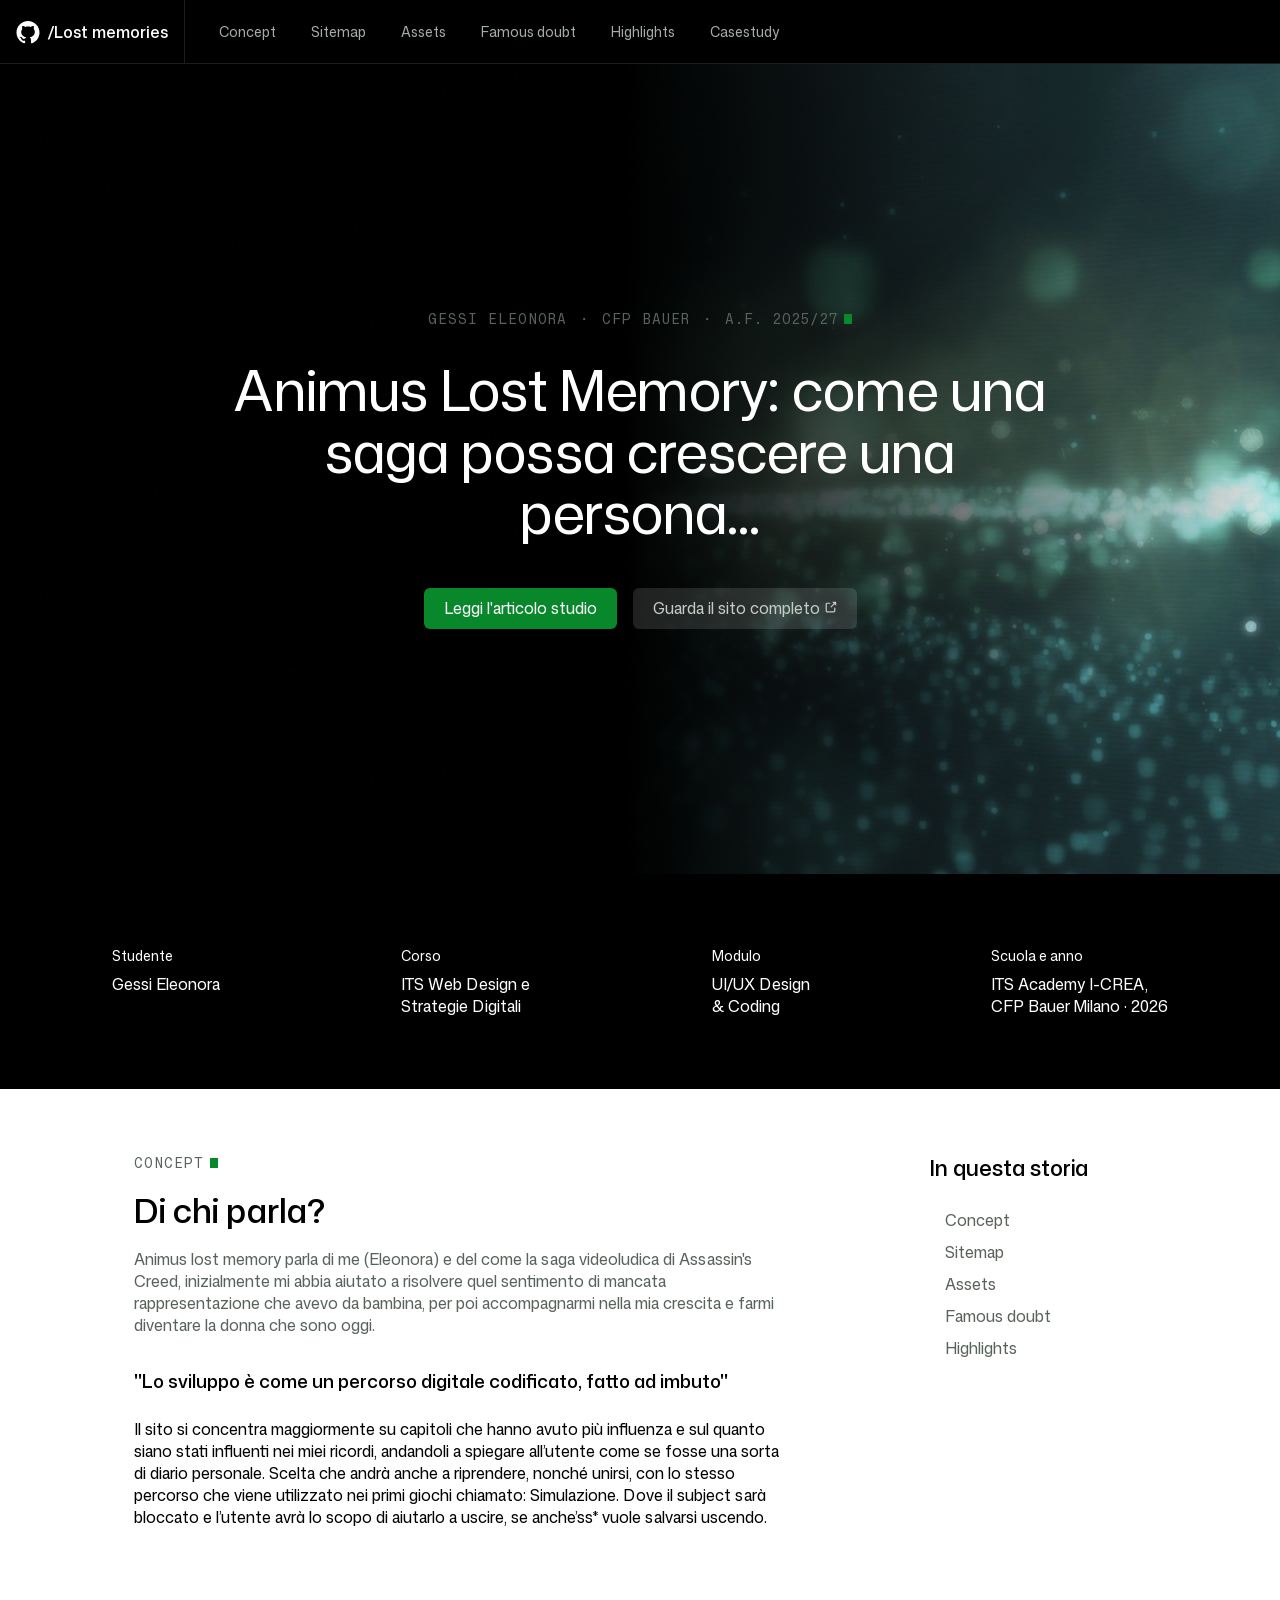
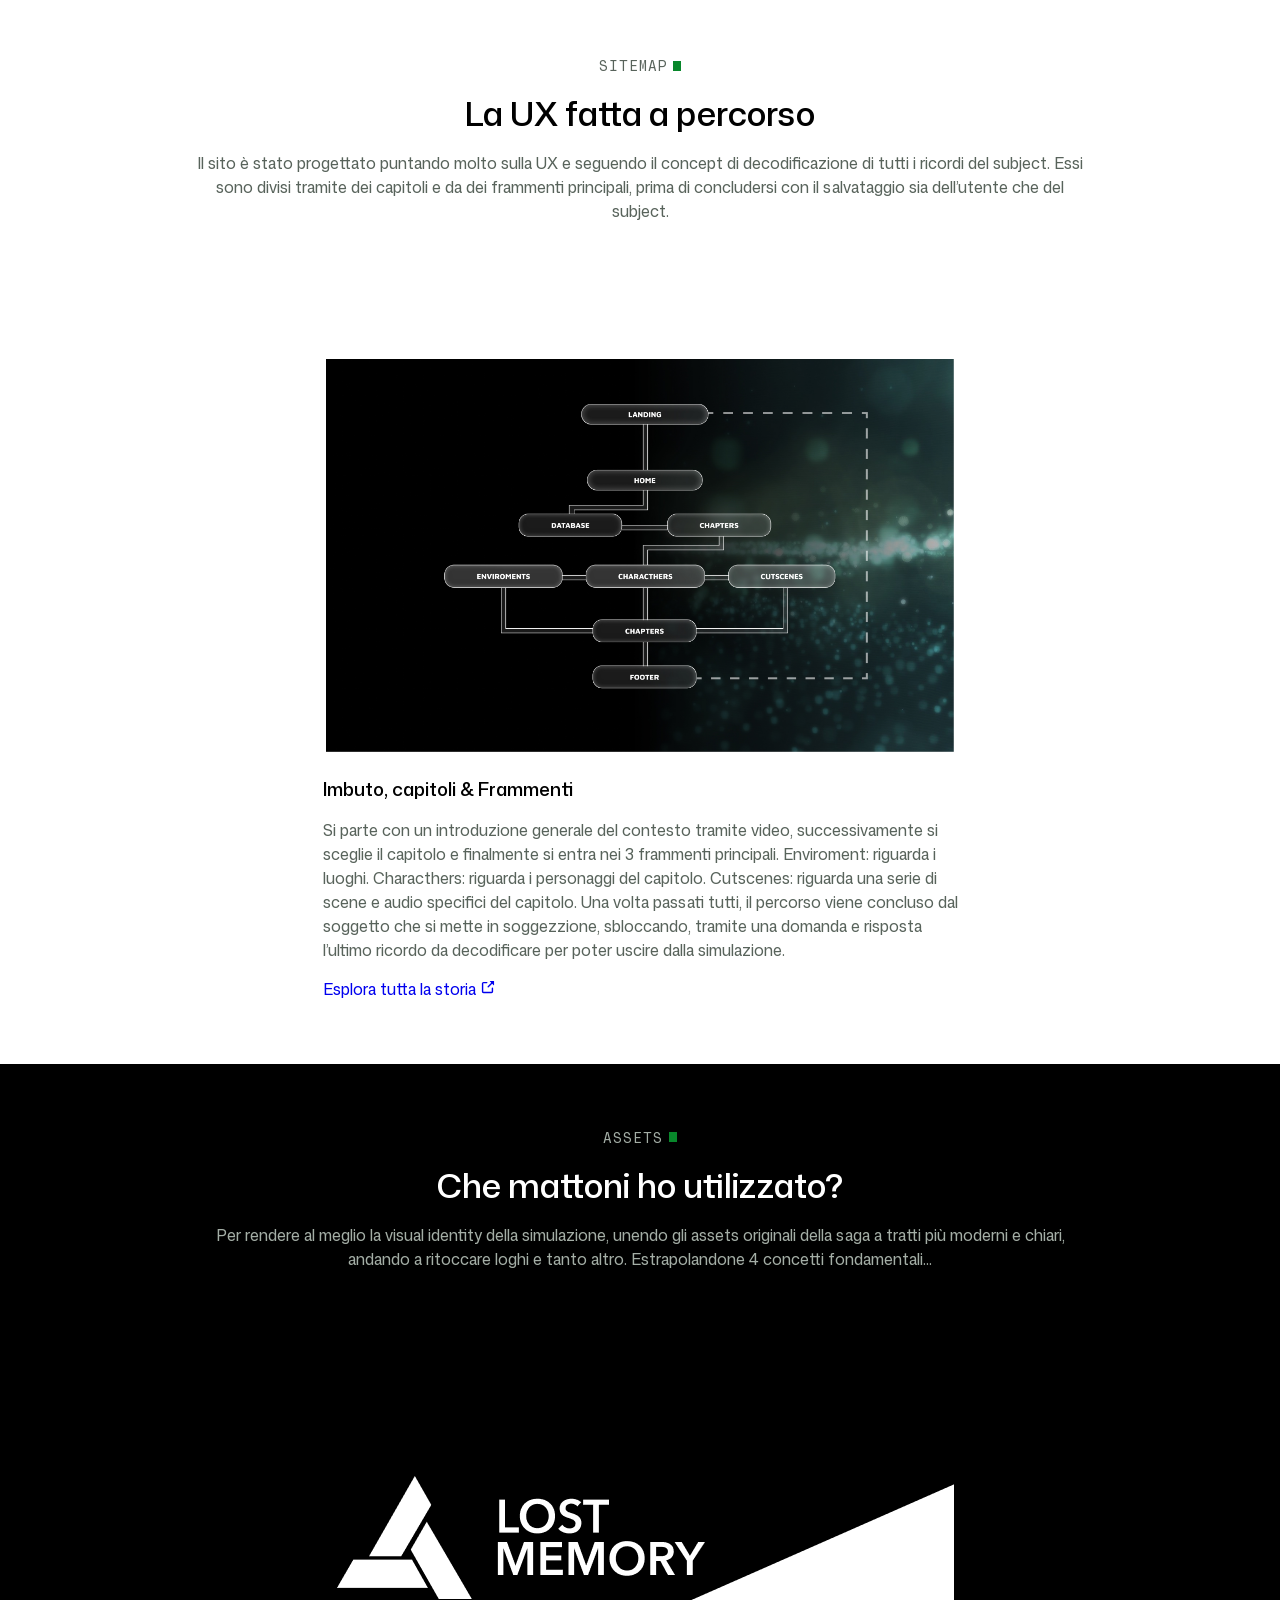
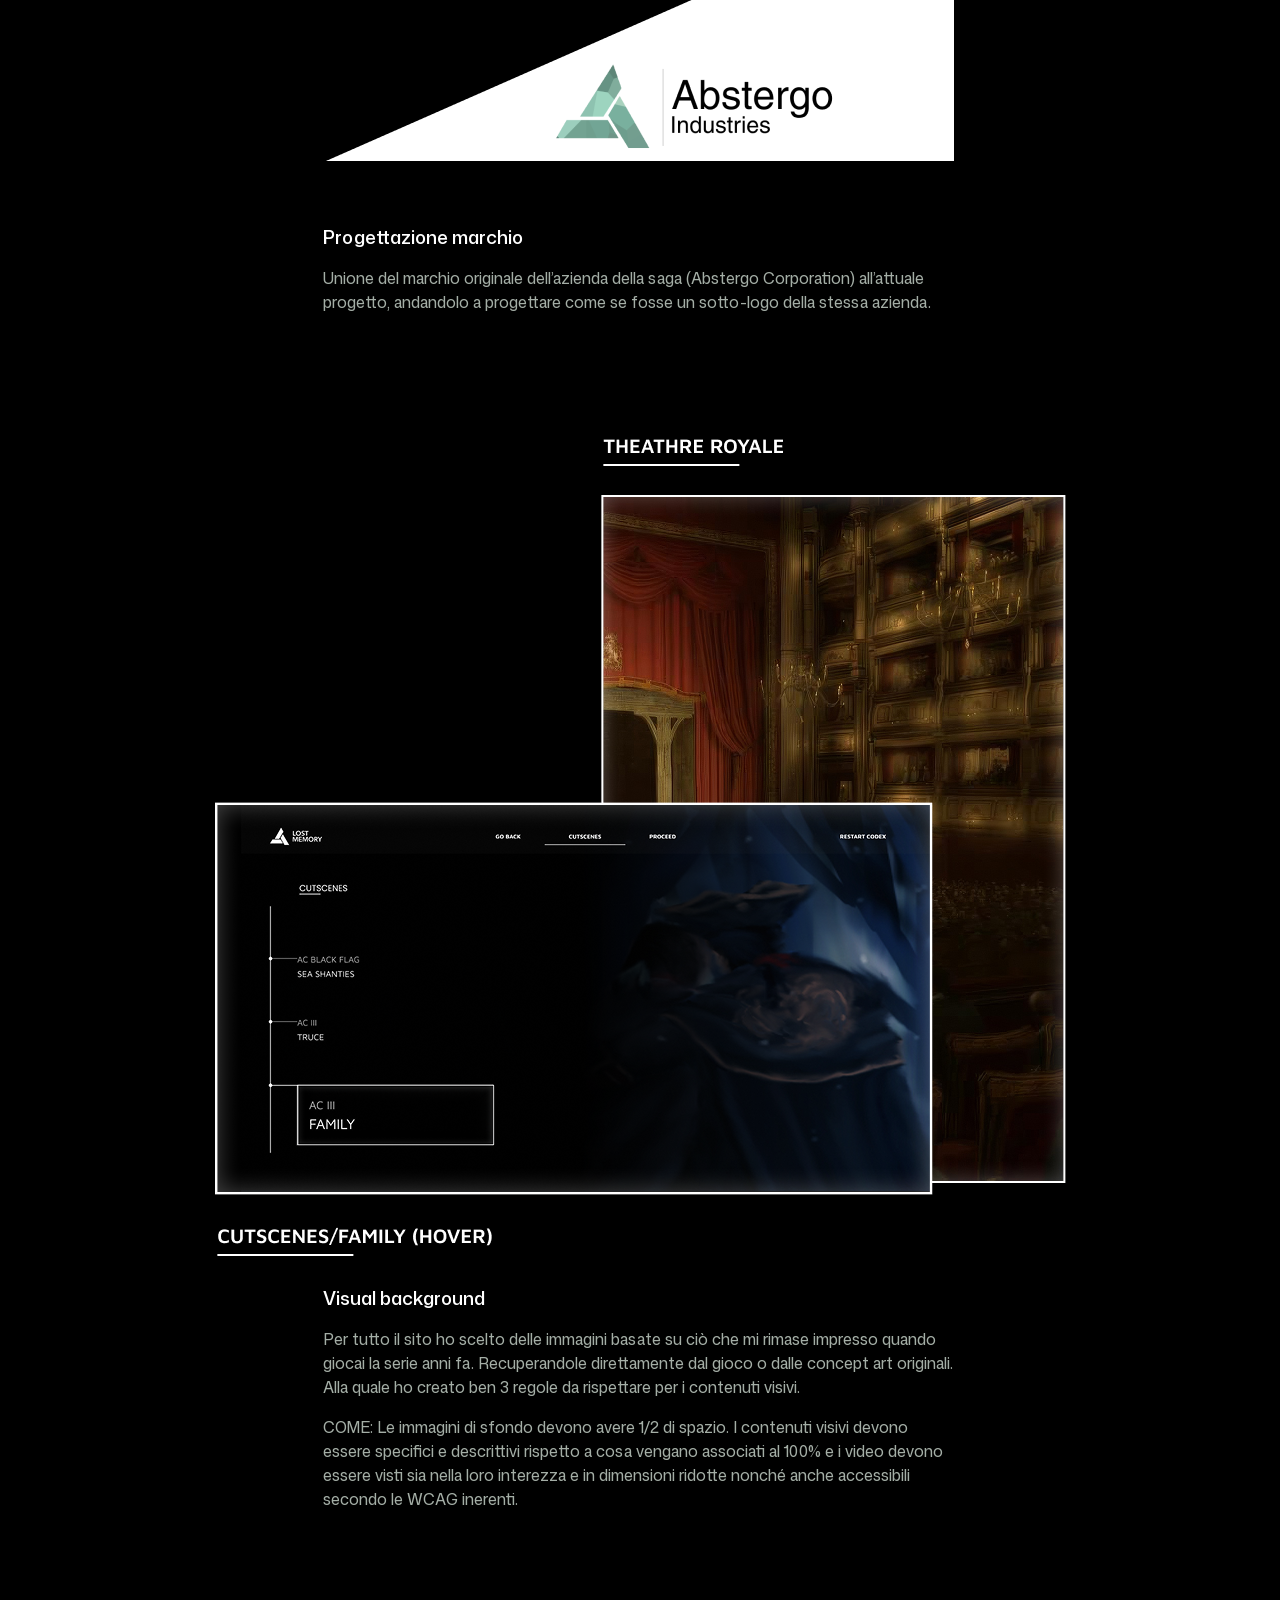
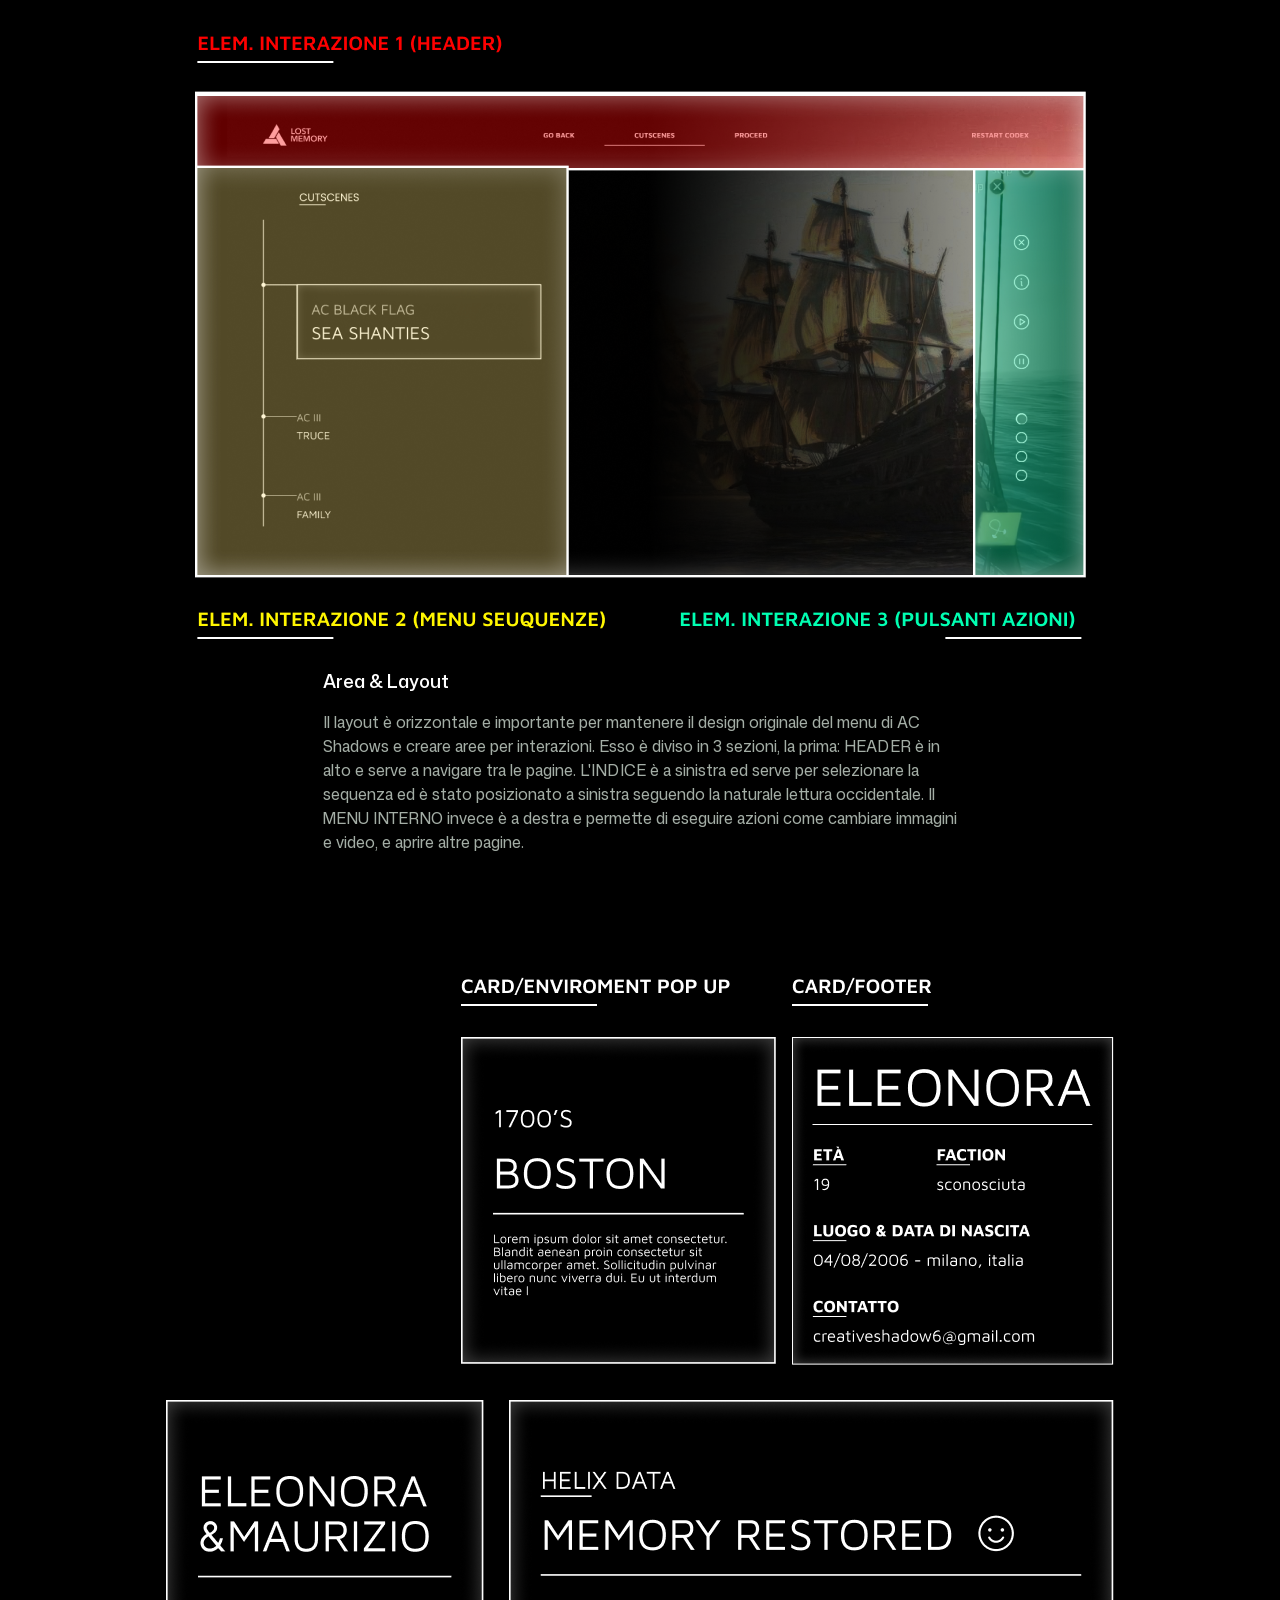
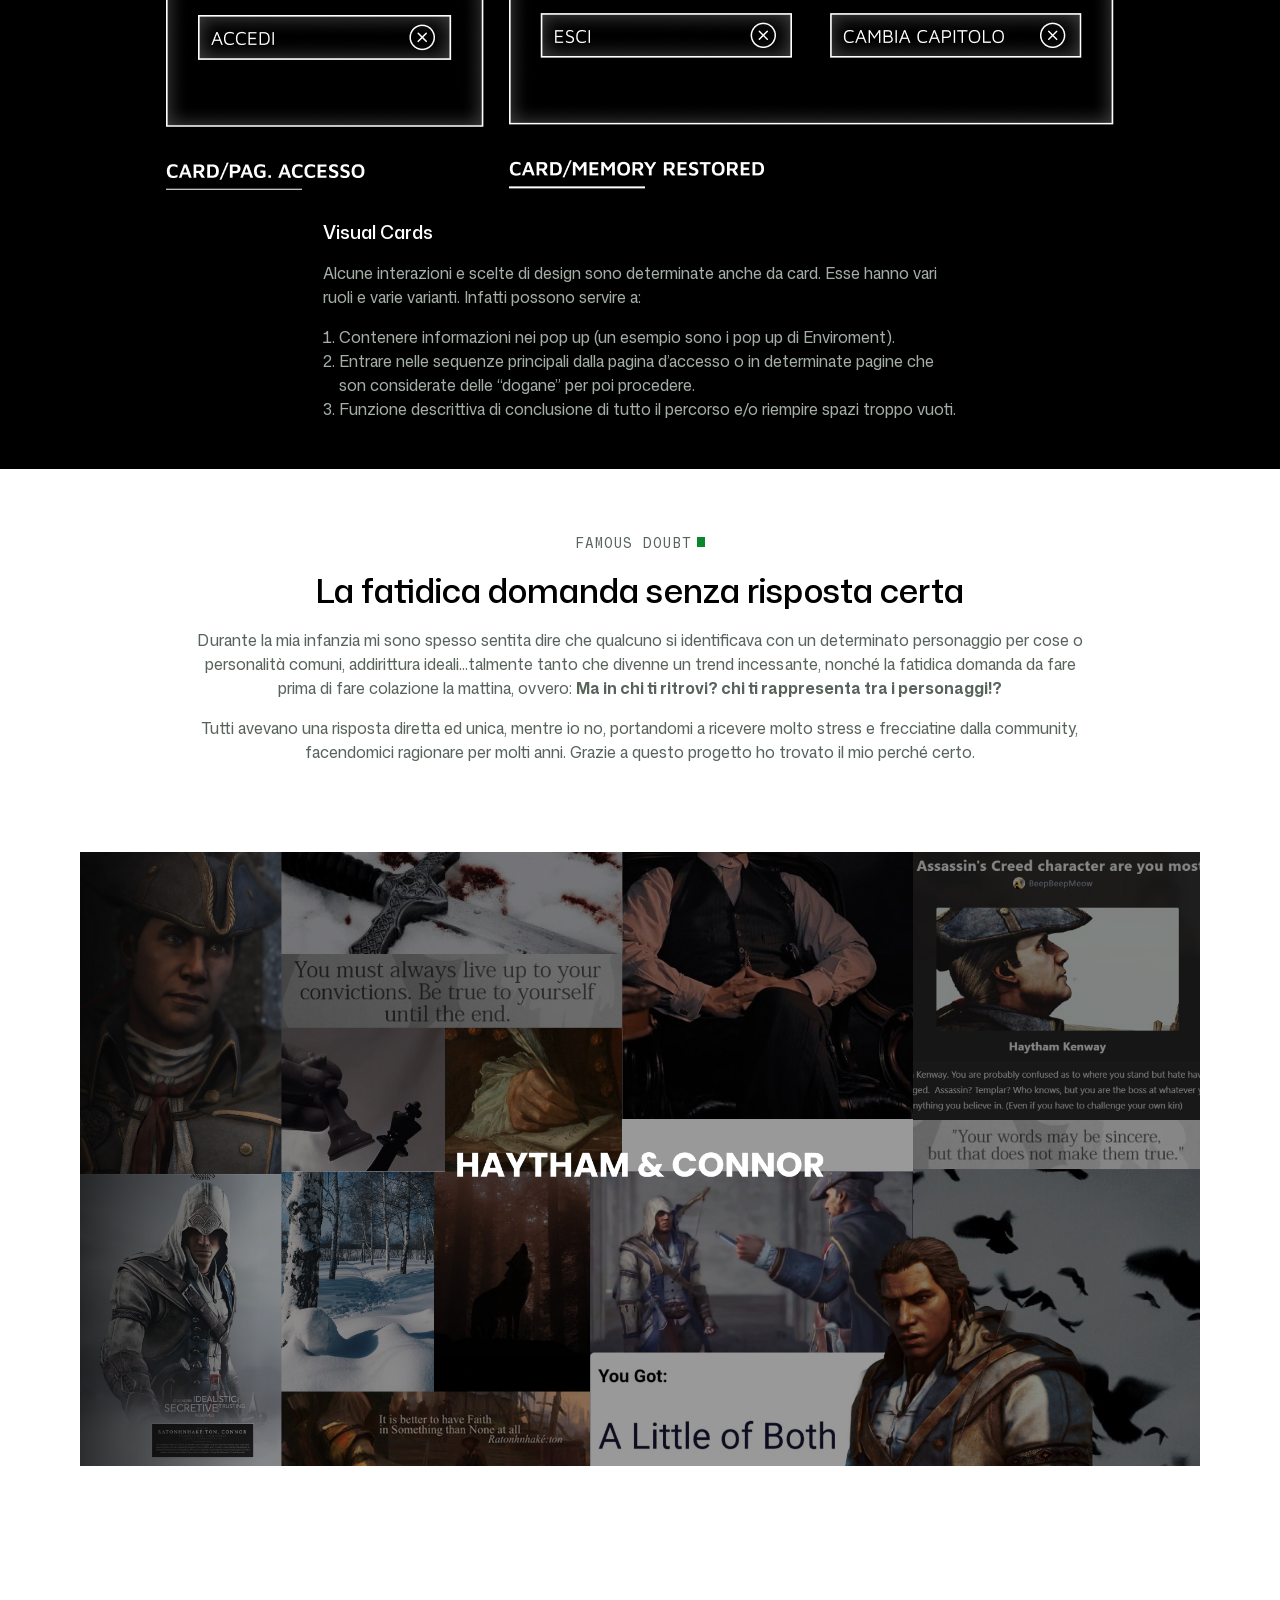
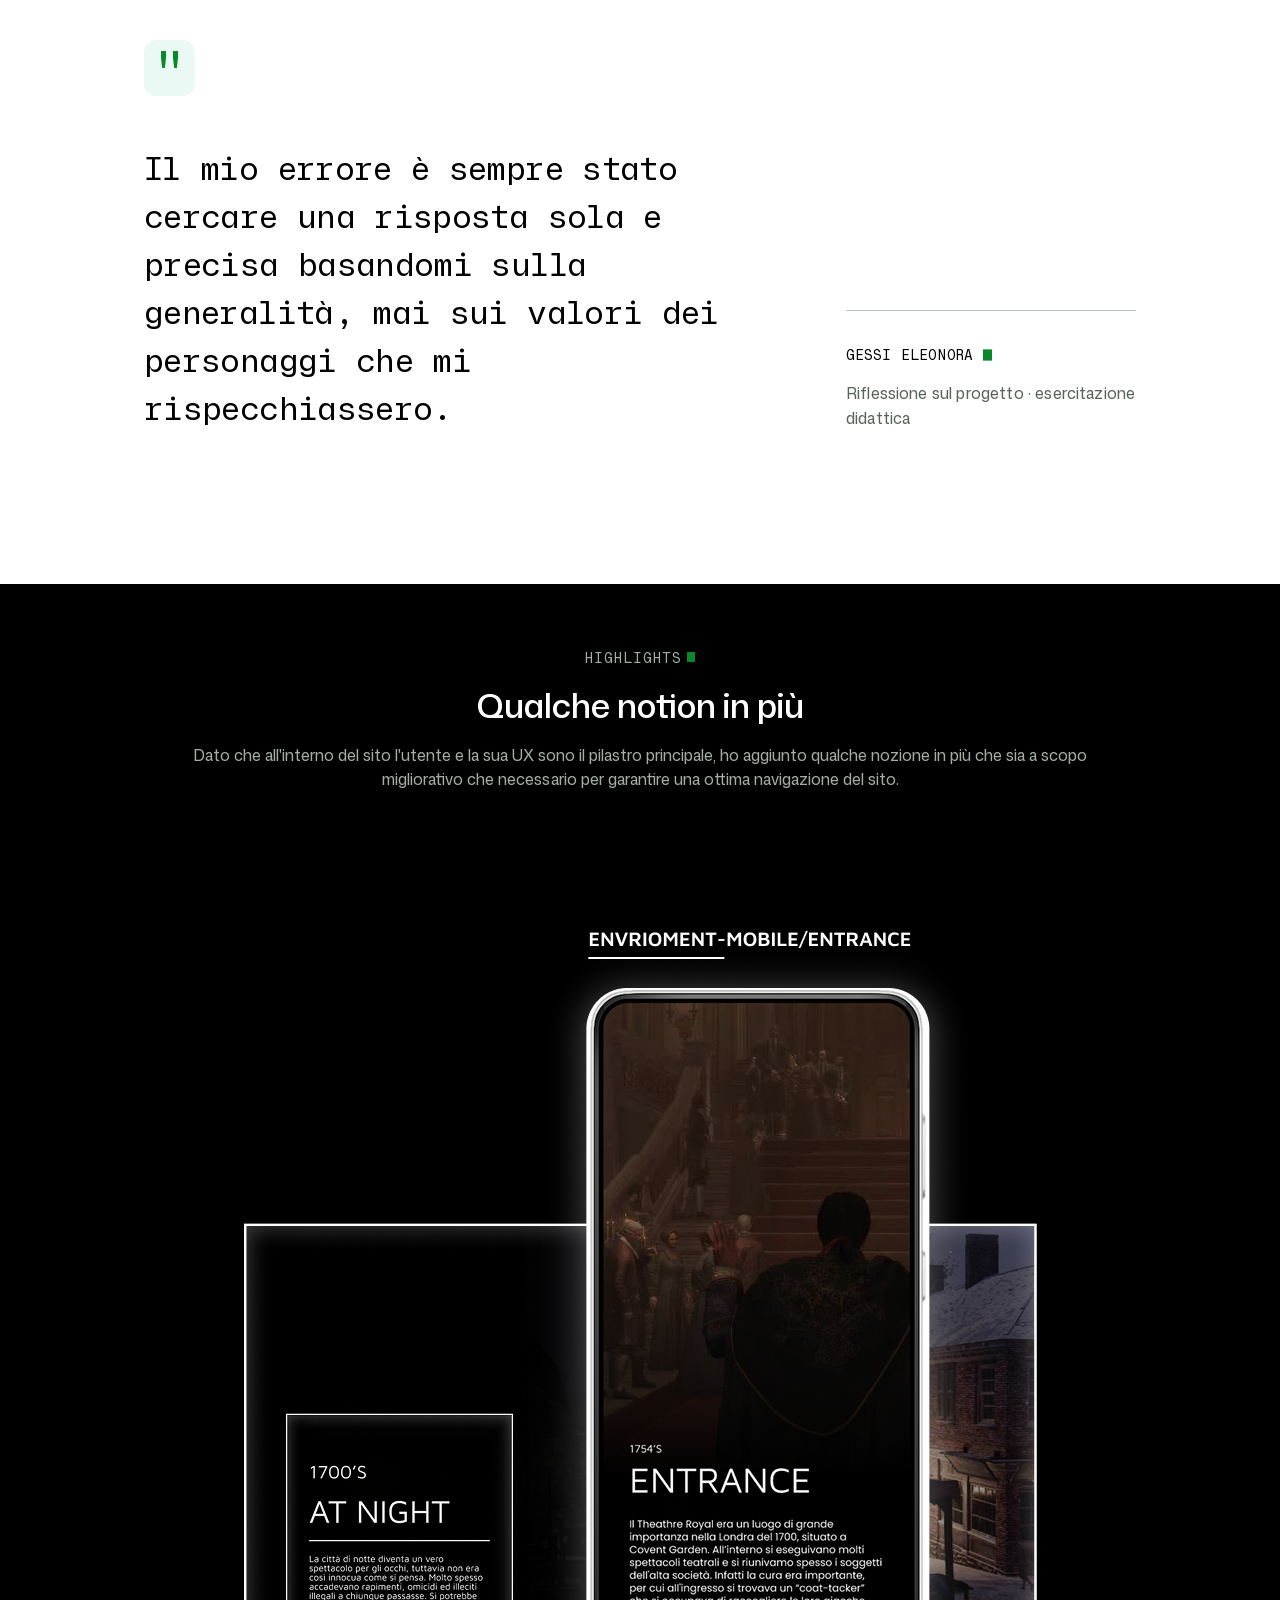
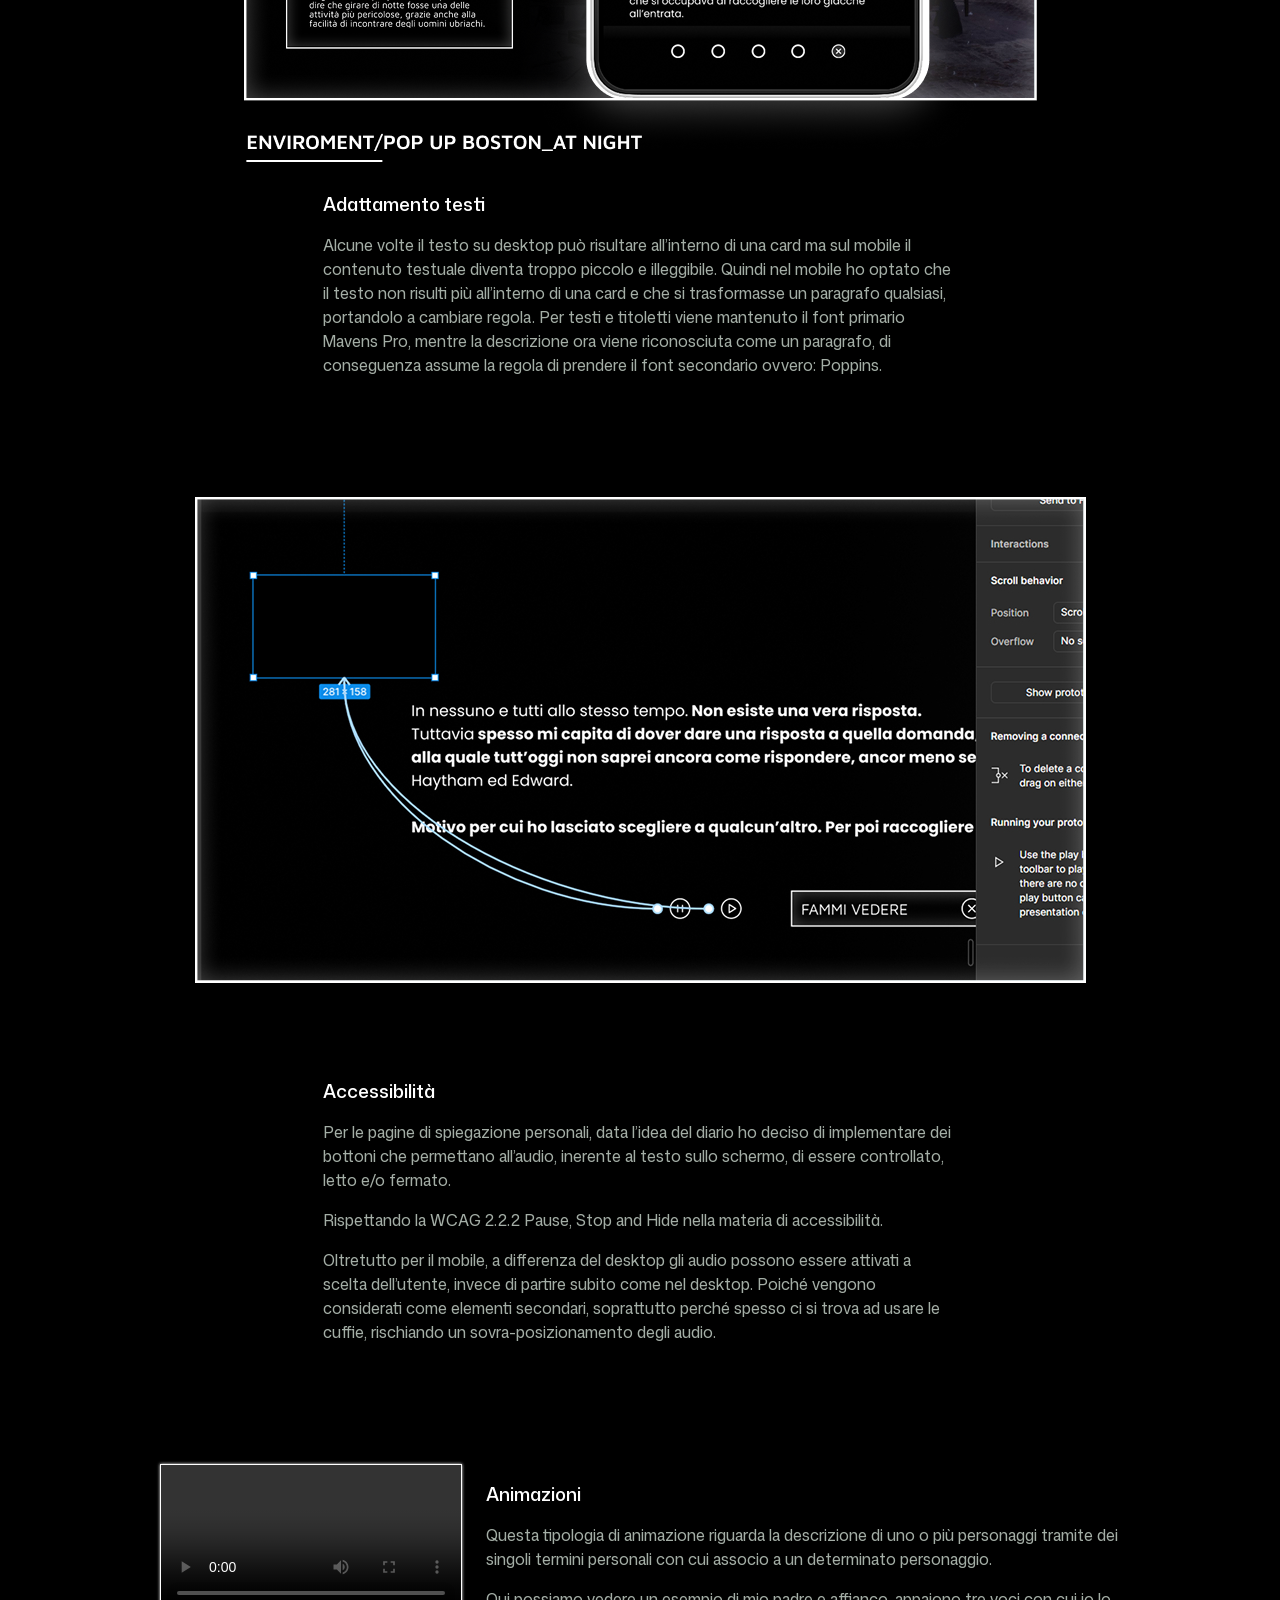
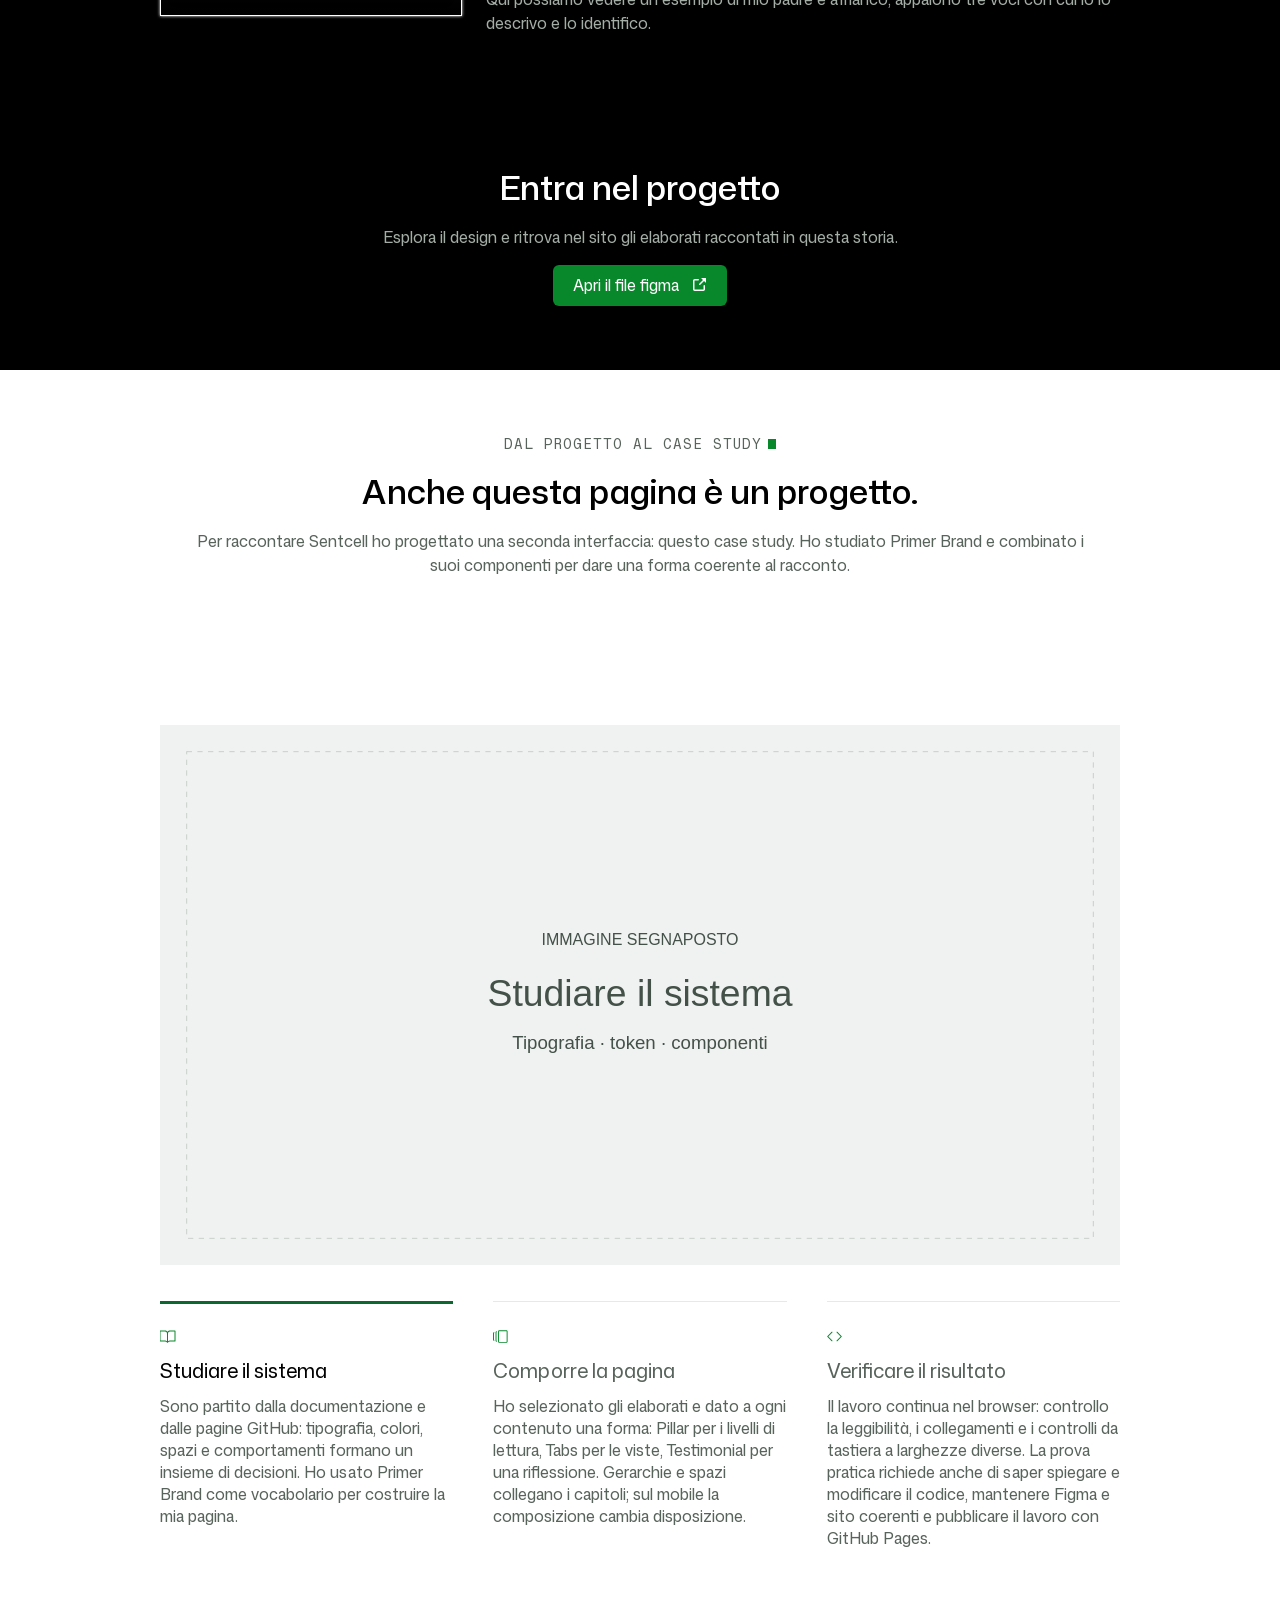
==== commit 2f425849: "COMMIT CONSEGNA ESAME 25/10/26 Ore: 23:30 Questo commit è quello finale nonché per la consegna d'esa" ====
--- a/index.html
+++ b/index.html
@@ -34,6 +34,7 @@
                     <li><a href="#assets"><span>Assets</span></a></li>
                     <li><a href="#famousdoubt"><span>Famous doubt</span></a></li>
                     <li><a href="#highlights"><span>Highlights</span></a></li>
+                    <li><a href="#casestudy"><span>Casestudy</span></a></li>
                     </ul>
                     </nav>
                 </div>
@@ -143,8 +144,11 @@
                         <p class="section-pharagraphs">Il sito  è stato progettato puntando molto sulla UX e seguendo il concept di decodificazione di tutti i ricordi del subject. Essi sono divisi tramite dei capitoli e da dei frammenti principali, prima di concludersi con il salvataggio sia dell’utente che del subject.</p>
                     </div>
                     <div class="river">
-                        <div class="river-image">
-                            <img src="assets/images/sitemap x desktop.jpg" alt="sitemap-desktop">
+                        <div class="river-image sitemap">
+                            <img class="sitemap-desktop" src="assets/images/sitemap x desktop.jpg" alt="sitemap-desktop">
+                            
+                            <img class="sitemap-mobile" src="assets/images/sitemap x mobile.jpg" alt="sitemap-mobile">
+
                         </div>
                         <div class="river-content">
                                 <h3 class="heading-medium headingsize3">Imbuto, capitoli & Frammenti</h3>
@@ -181,14 +185,14 @@
                                 <p class="card-pharagraphs-inverted" >Unione del marchio originale dell’azienda della saga (Abstergo Corporation) all’attuale progetto, andandolo a progettare come se fosse un sotto-logo della stessa azienda.</p>
                         </div>
 
-                        <div class="river-image order-image">
+                        <div class="river-image order-image image-container">
                             <img src="assets/images/ANIMUS_ LOST MEMORY_LOGO (2).png" alt="progettazione-logo-comparison">
                         </div>
 
                     </div>
 
                     <div class="river-inverted"> <!-- Fare le classi per order così posso sistemarlo già in mobile e semplificarmi le media query da dover eventualmente toccare -->
-                        <div class="river-image">
+                        <div class="river-image image-container">
                             <img src="assets/images/visual bg.png" alt="visual-background">
                         </div>
 
@@ -208,13 +212,13 @@
 
 
 
-                        <div class="river-image order-image">
+                        <div class="river-image order-image image-container">
                             <img src="assets/images/layout e area.png" alt="layout-&-aree">
                         </div>
                     </div>
 
                     <div class="river-inverted">
-                        <div class="river-image">
+                        <div class="river-image image-container">
                             <img src="assets/images/visual card.png" alt="visual-cards">
                         </div>
 
@@ -303,20 +307,20 @@
                         <h2 class="heading-medium headingsize2">Qualche notion in più</h2>
                         <p class="section-pharagraphs-inverted">Dato che all'interno del sito l'utente e la sua UX sono il pilastro principale, ho aggiunto qualche nozione in più che sia a scopo migliorativo che necessario per garantire una ottima navigazione del sito.</p>
                     </div>
-                    <div class="river-inverted">
-                        <div class="river-content">
+                    <div class="river-inverted ">
+                        <div class="river-content order-image-inverted">
                                 <h3 class="heading-medium headingsize3">Adattamento testi</h3>
                                 <p class="card-pharagraphs-inverted">Alcune volte il testo su desktop può risultare all’interno di una card ma sul mobile il contenuto testuale diventa troppo piccolo e illeggibile. Quindi nel mobile ho optato che il testo non risulti più all’interno di una card e che si trasformasse un paragrafo qualsiasi, portandolo a cambiare regola. Per testi e titoletti viene mantenuto il font primario Mavens Pro, mentre la descrizione ora viene riconosciuta come un paragrafo, di conseguenza assume la regola di prendere il font secondario ovvero: Poppins.</p>
                         </div>
 
-                        <div class="river-image">
+                        <div class="river-image image-container">
                             <img src="assets/images/adattamento testi.png" alt="adattamento-testi">
                         </div>
 
                     </div>
 
                     <div class="river-inverted">
-                        <div class="river-image">
+                        <div class="river-image image-container">
                             <img src="assets/images/accessibilità.jpg" alt="accessibilità-nel-sito">
                         </div>
 
@@ -338,13 +342,11 @@
 
 
                         <!-- Mettere video -->
-                        <div class="river-image">
-
-                            <video class="river-video" width="628px" height="inherit" controls>
-                                <source src="assets/images/ANIMAZIONE VOCI CHE ESCONO.mp4" type="video/mp4">
-                                <source src="movie.ogg" type="video/ogg">
+                        <div class="river-image order-image image-container">
+
+                            <video class="river-video" controls>
+                                <source src="assets/images/ANIMAZIONE VOCI CHE ESCONO.mp4" type="video/mp4" alt="highlight:-animations">                            </video>
                             </video>
-
                         </div>
                     </div>
 
--- a/style.css
+++ b/style.css
@@ -8,6 +8,7 @@
  img, video {
      display: inline-block; /* permette all'img di occupare uno spazio specifico e se sono affianco all'altra si posizionano tranquillamente */
      max-width: 100%;
+     height: auto;
  }
 
  @font-face {
@@ -109,7 +110,7 @@
     --color-focus:#3094ff;
     
     --padding-24:24px; /* 24px */
-    --padding-64:4em; /* 64px */
+    --padding-64:64px; /* 64px or 4em */
     --padding-48:48px; /* 48px */
 
      /* Padding per casestudy uguale per più valori */
@@ -389,13 +390,6 @@
 
 }
 
-@media (max-width:432px){ /* sistemare font-size e padding sezioni quote e hero */
-    :root{
-        --heading-1-font-size:2.125rem; /* 34px */
-        --padding-80-137:0px;
-    }
-}
-
 
 .author-course{
     background-color: var(--color-black);
@@ -483,9 +477,6 @@
     row-gap: 2em; /* EM PK POI FARO' I TESTI VARIABILI X RESPONSIVE */
 }
 
-
-
-
 .intro-concept{
     display: flex;
     flex-direction: column;
@@ -613,14 +604,12 @@
     height: auto;
 }
 
-@media(max-width:640px){
-    .river-image{
-            max-width: 100%;
-
-    }
-}
-
 .river-video{
+    display: block;
+    width: 100%;
+    max-width: 100%;
+    height: auto;
+
     border: var(--color-white) 1px solid;
     box-shadow: 0px 0px 3px 0px var(--color-white);
 }
@@ -646,6 +635,34 @@
     flex-shrink: 1;
 }
 
+.sitemap-desktop{
+    display: block;
+}
+
+.sitemap-mobile{
+    display: none;
+}
+
+@media (max-width:1312px){
+
+    .river-content{
+        margin-left: 0px;
+        max-width: 635px;
+    }
+
+    .card-pharagraphs, .card-pharagraphs-inverted{
+        max-width: max-content;
+    }
+    
+    .order-image{
+        order: -1;
+    }
+
+    .order-image-inverted{
+        order: 1;
+    }
+}
+
 .river-content-left{
     display: flex;
     flex-direction: column;
@@ -656,14 +673,7 @@
 }
 
 
-@media (max-width:640px){ /* da capire pk non funziona */
-
-    /* fatto super easy ma non mi accontento 
-    .river-inverted{
-        display: flex;
-        flex-direction: column-reverse;
-    }
-    */
+@media (max-width:640px){
 
     .first-river, .third-river{
         display: flex;
@@ -687,14 +697,6 @@
     max-width: 1280px;
     height: auto;
     aspect-ratio: 8/5;
-}
-
-@media(max-width:640px){ /* SISTEMA PROBLEMA VIEWPORT */
-    .image-container{
-       /*  width: 100lvh; Altezza massima della viewport - VEDERE CON PROF. SE FATTIBILE */
-       max-width: 100%; 
-       background-color: lightpink;
-    }
 }
 
 
@@ -712,12 +714,48 @@
 }
 
 @media(max-width:640px){ /* SISTEMA PROBLEMA VIEWPORT */
+   
+   
+   :root{
+        --font-size-32-quote:20px;
+        --line-height-150-quote:1.5;
+        --spacing-quote:-0.015em;
+    }
+
+    .hero{
+        background-size: 100% cover;
+        background-position: center;
+        background-repeat:no-repeat;
+        background-image: url("assets/images/Cover background hero.png");
+    }
+
+    .intro{
+        padding: 64px 0px 64px 0px;
+    }
+
+    .river-content{
+        padding-left: 0px;
+        padding-right: 0px;
+    }
+
+
     .quote-author{
             display: flex;
             justify-content: center;
             flex-direction: column;
             flex-wrap: wrap;
-
+            gap: var(--gap-24);
+    }
+
+    .quote-group{
+        padding: 64px 0px 64px 0px;
+    }
+
+    .breakdownTabs-content{
+        padding-top: 60px;
+        padding-bottom: 60px;
+        padding-left: 0px;
+        padding-right: 0px;
     }
 }
 
@@ -1009,13 +1047,107 @@
 }
 
 
-
-
-
-
-
-
-
+@media (max-width:432px){ /* sistemare font-size e padding sezioni quote e hero */
+    :root{
+        --heading-1-font-size:2.125rem; /* 34px */
+        --padding-80-137:0px;
+    }
+
+    .sections{ /* x togliere */
+        padding-left: 0px;
+        padding-right: 0px;
+    }
+
+    #sitemap, #assets, #famousdoubt,
+    #highlights, #apprendimenti, #casestudy { /* x riaggiungere */
+        padding-left: var(--padding-80);
+        padding-right: var(--padding-80);
+    }
+    
+    
+    .hero{
+        background-image: url("assets/images/Cover background hero.png");
+        padding: var(--padding-80-137);
+    }
+    
+    .button-group{
+        flex-direction: column;
+        gap: var(--gap-16);
+    }
+    
+    .intro{
+        padding: 64px 0px 64px 0px;
+    }
+    
+    .sitemap-desktop{
+        display: none;
+    }
+    
+    .sitemap{
+        display: inline-block;
+        max-width: 100vw;
+    }
+    
+    .sitemap-mobile{
+        display: block;
+        max-width: 100vw;
+    }
+    
+    .river-content{ /* x testi dei river */
+        padding-left: var(--padding-80);
+        padding-right: var(--padding-80);
+    }
+
+    .river-inverted{ /* x testi dei river */
+        display: flex;
+        padding-left: 0px;
+        padding-right: 0px;
+    }
+
+
+    .river-image.image-container {
+        width: 100%;
+        max-width: 100%;
+        height: auto;
+        aspect-ratio: auto;
+    }
+
+    .river-video {
+        display: block;
+        width: 100vw;
+        max-width: 100vw;
+        height: auto;
+    }
+
+    .river-video source{
+        max-width: 100vw;
+    }
+
+    .image-container{
+        display: inline-block;
+        max-width: 100vw;
+    }
+
+    .image-container img{
+        max-width: 100vw;
+    }
+
+    .breakdownTabs-content{
+      padding-top: 60px;
+      padding-bottom: 60px;
+      padding-left: 0px;
+      padding-right: 0px;
+    }
+    
+    
+    
+    
+    
+    
+    
+    
+    
+}
 
 
 
@@ -1030,6 +1162,7 @@
 img {
     display: inline-block;
     max-width: 100%;
+    height: auto;
 } 
 
 [hidden] {
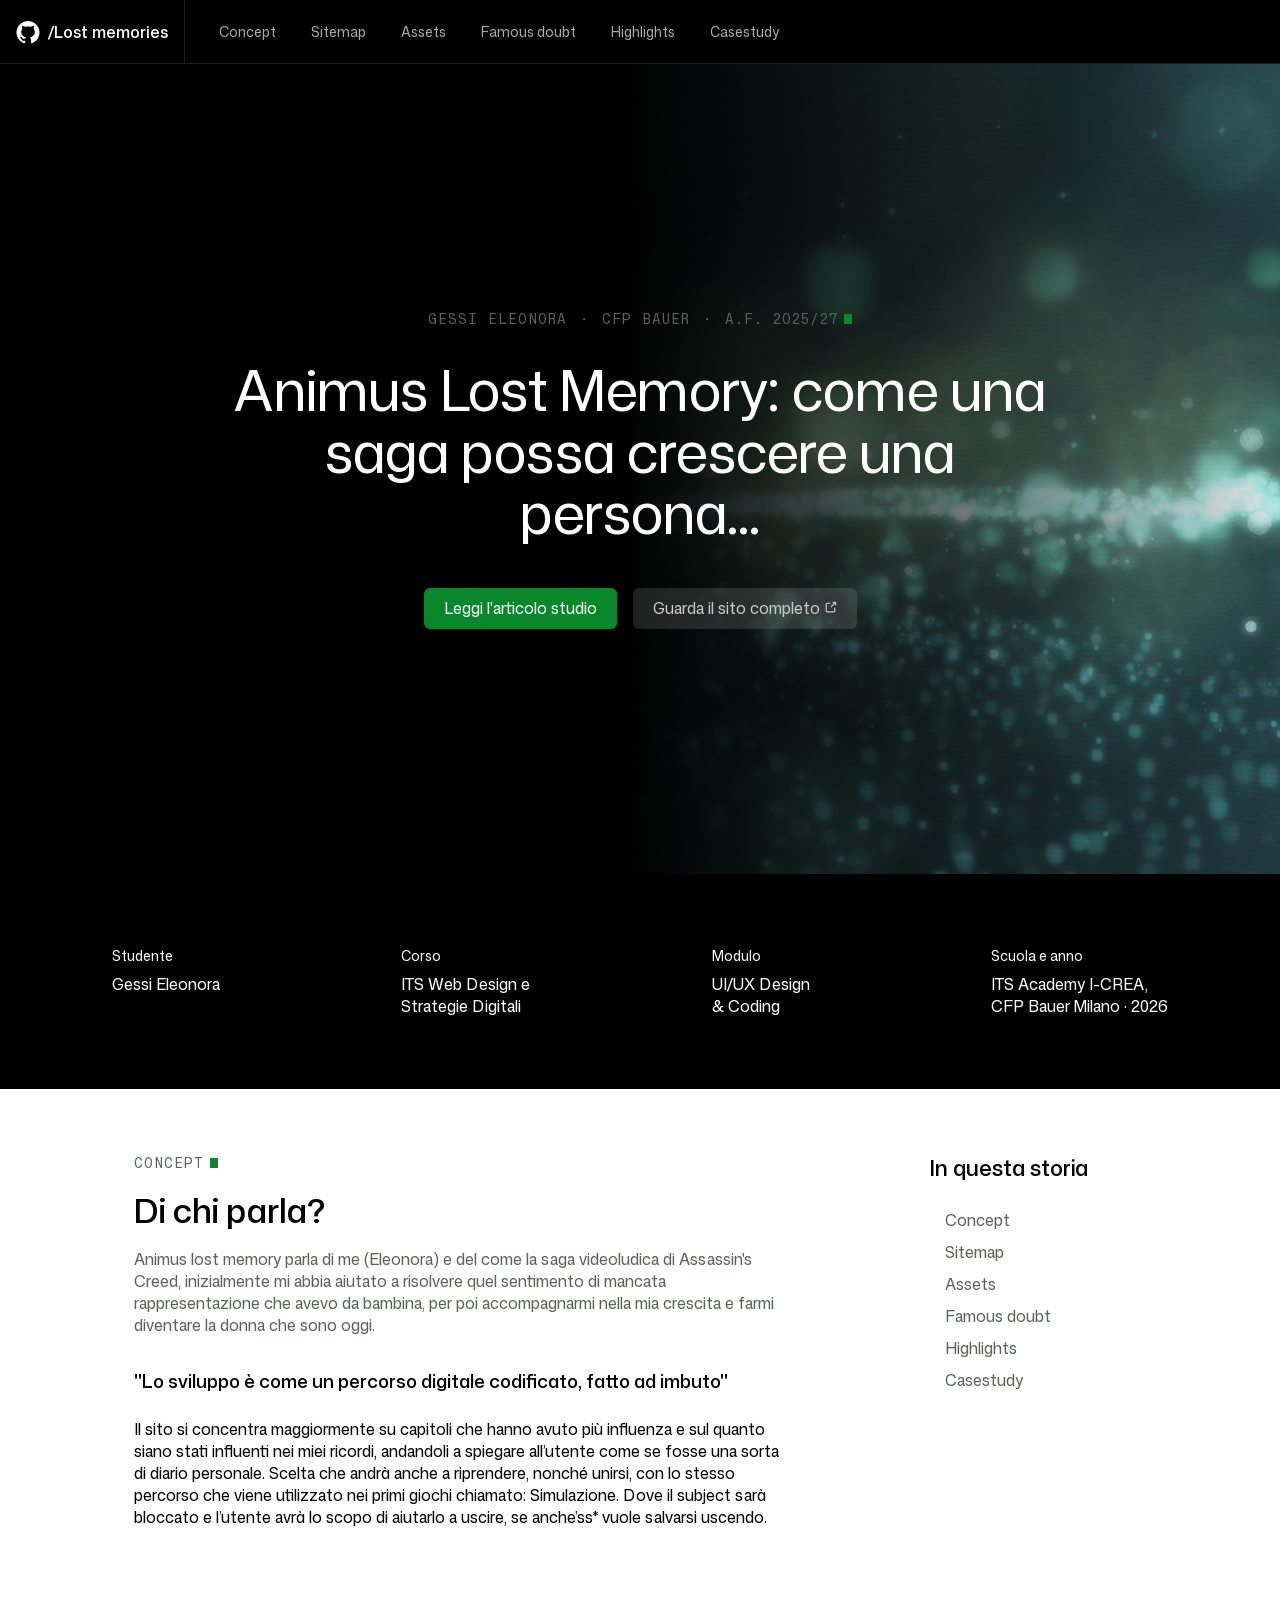
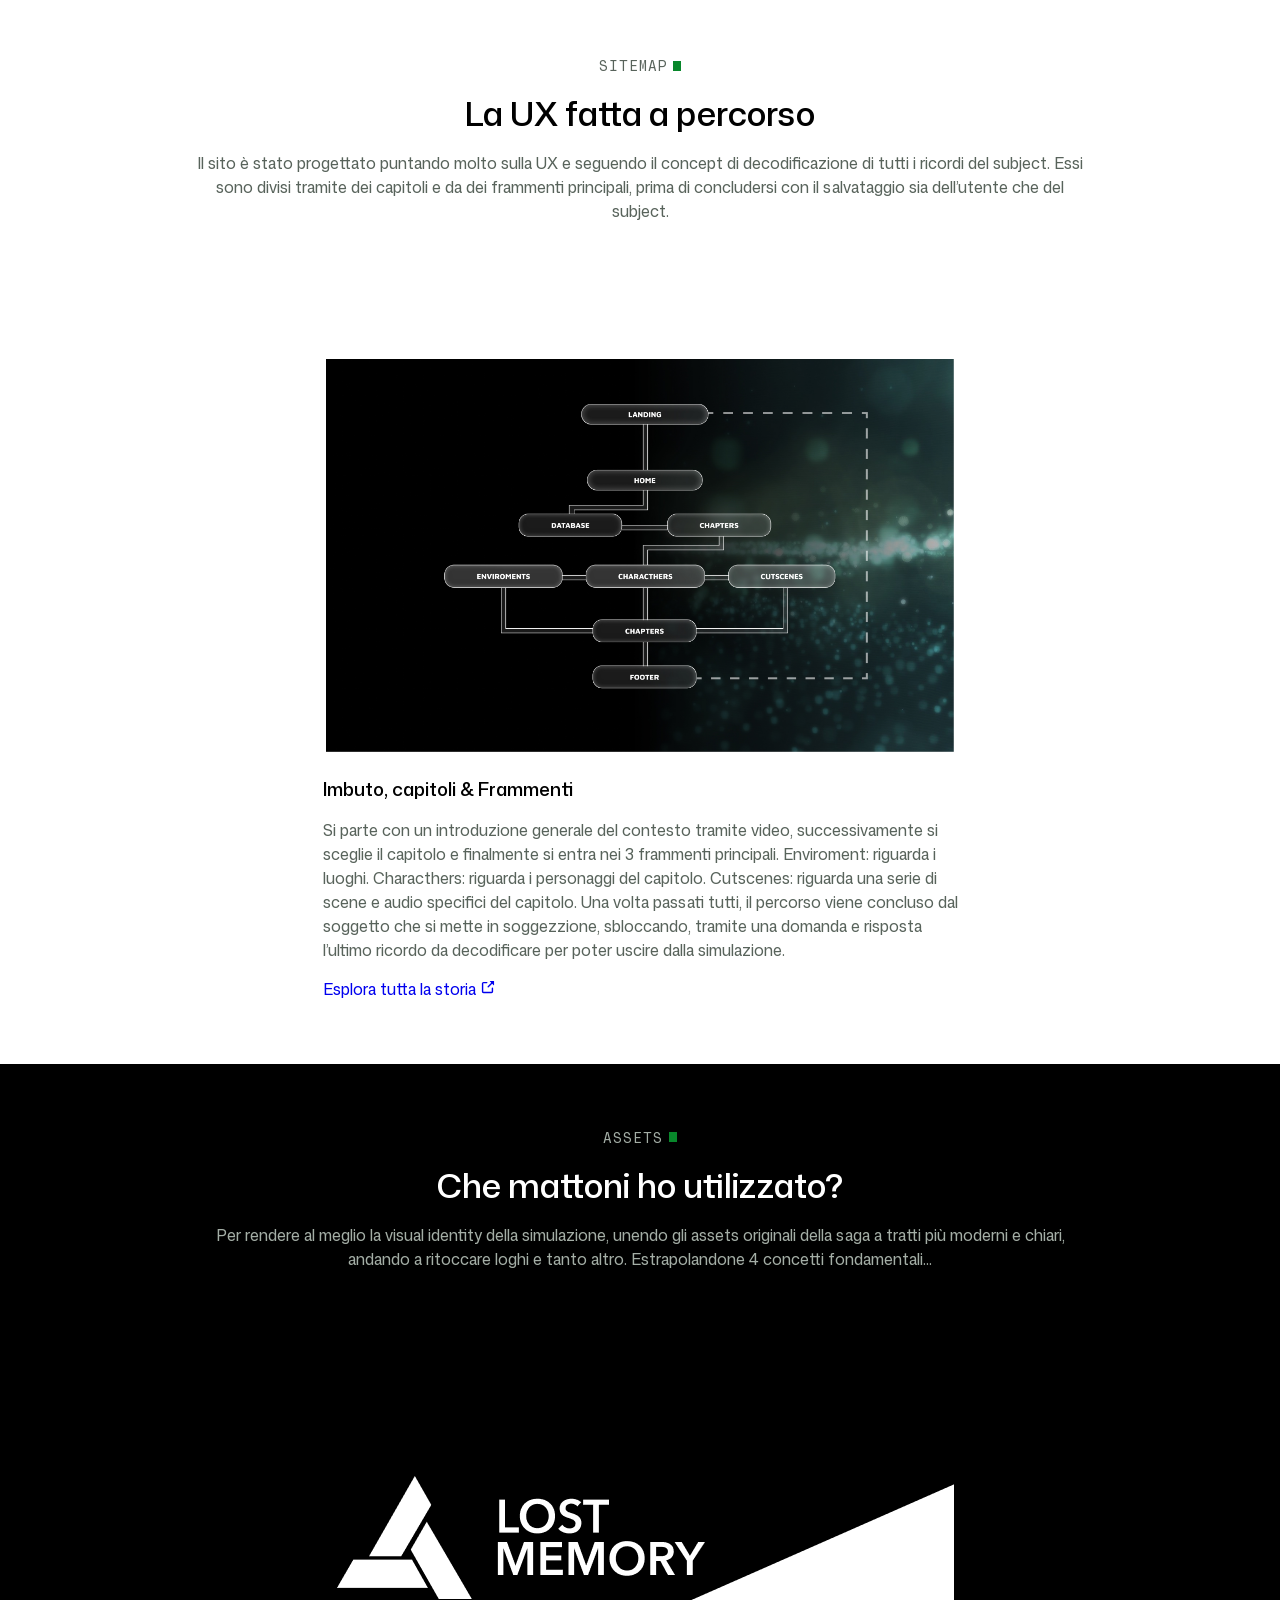
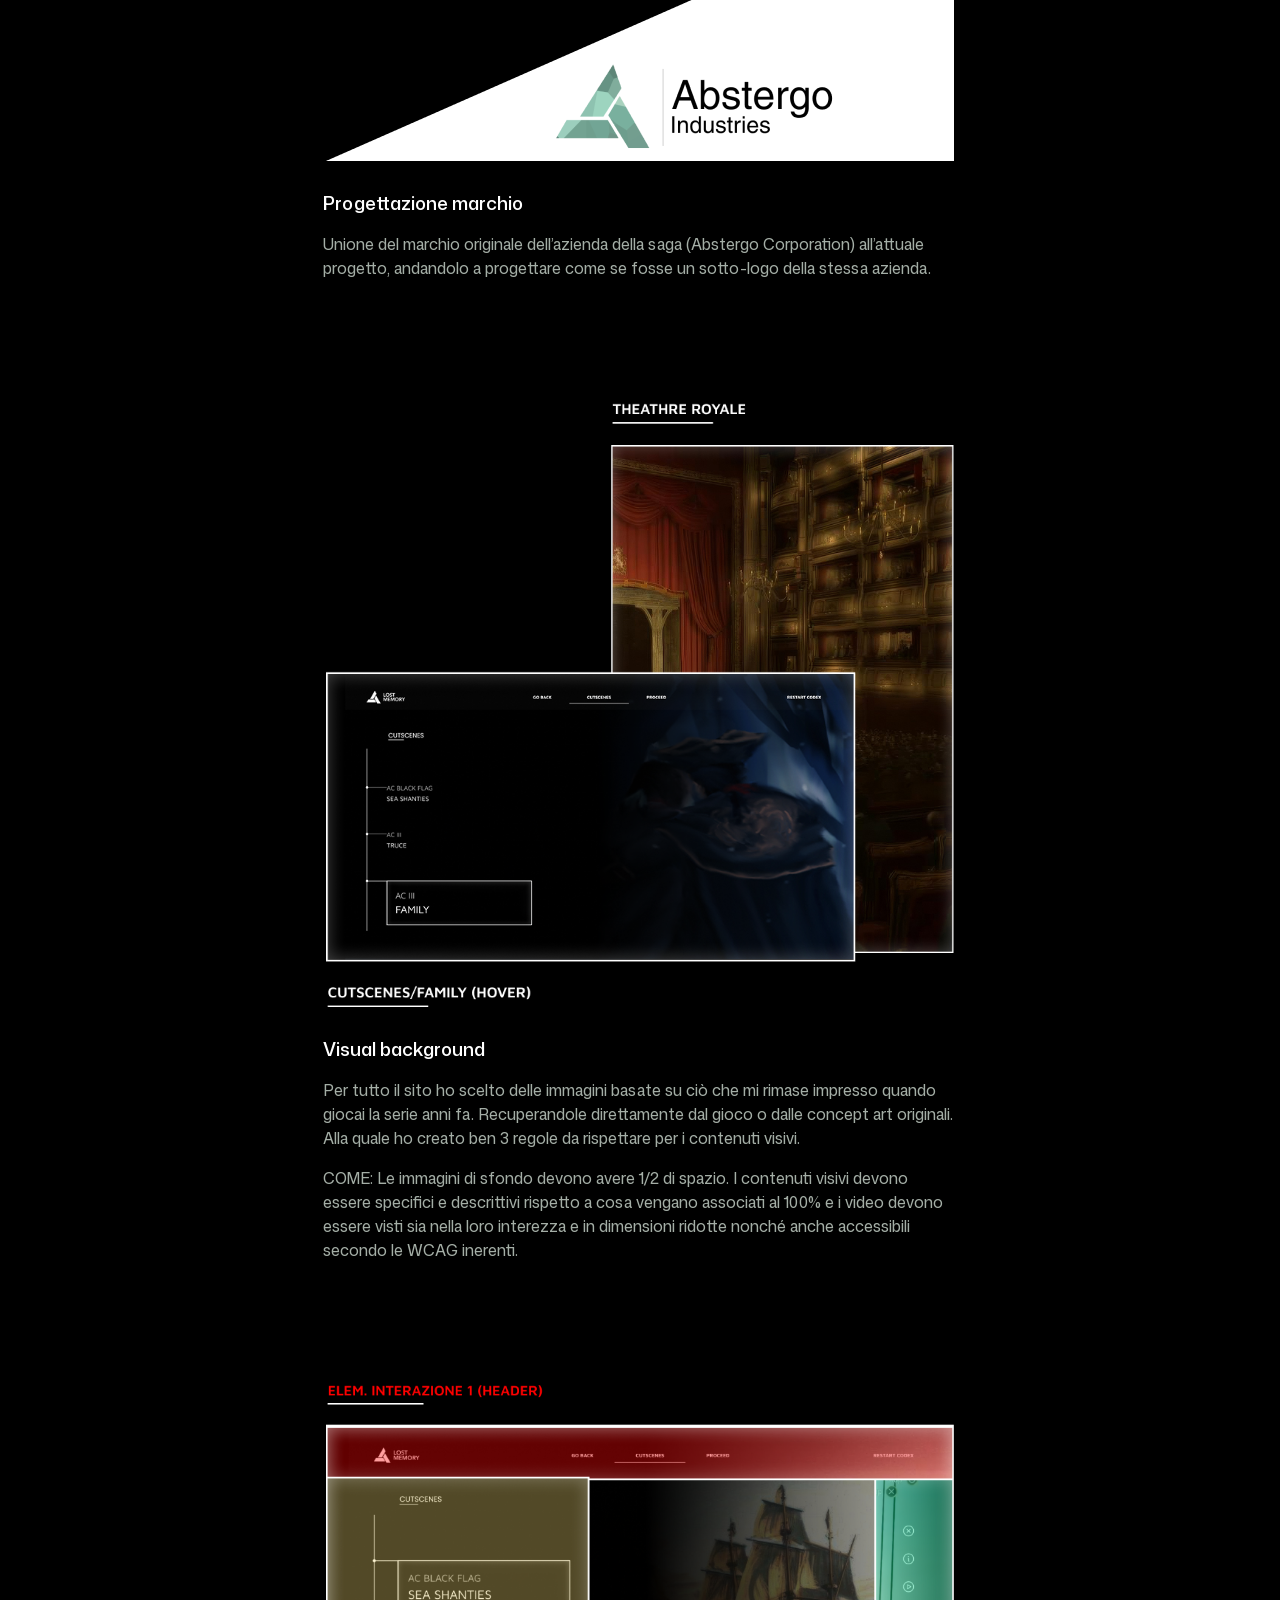
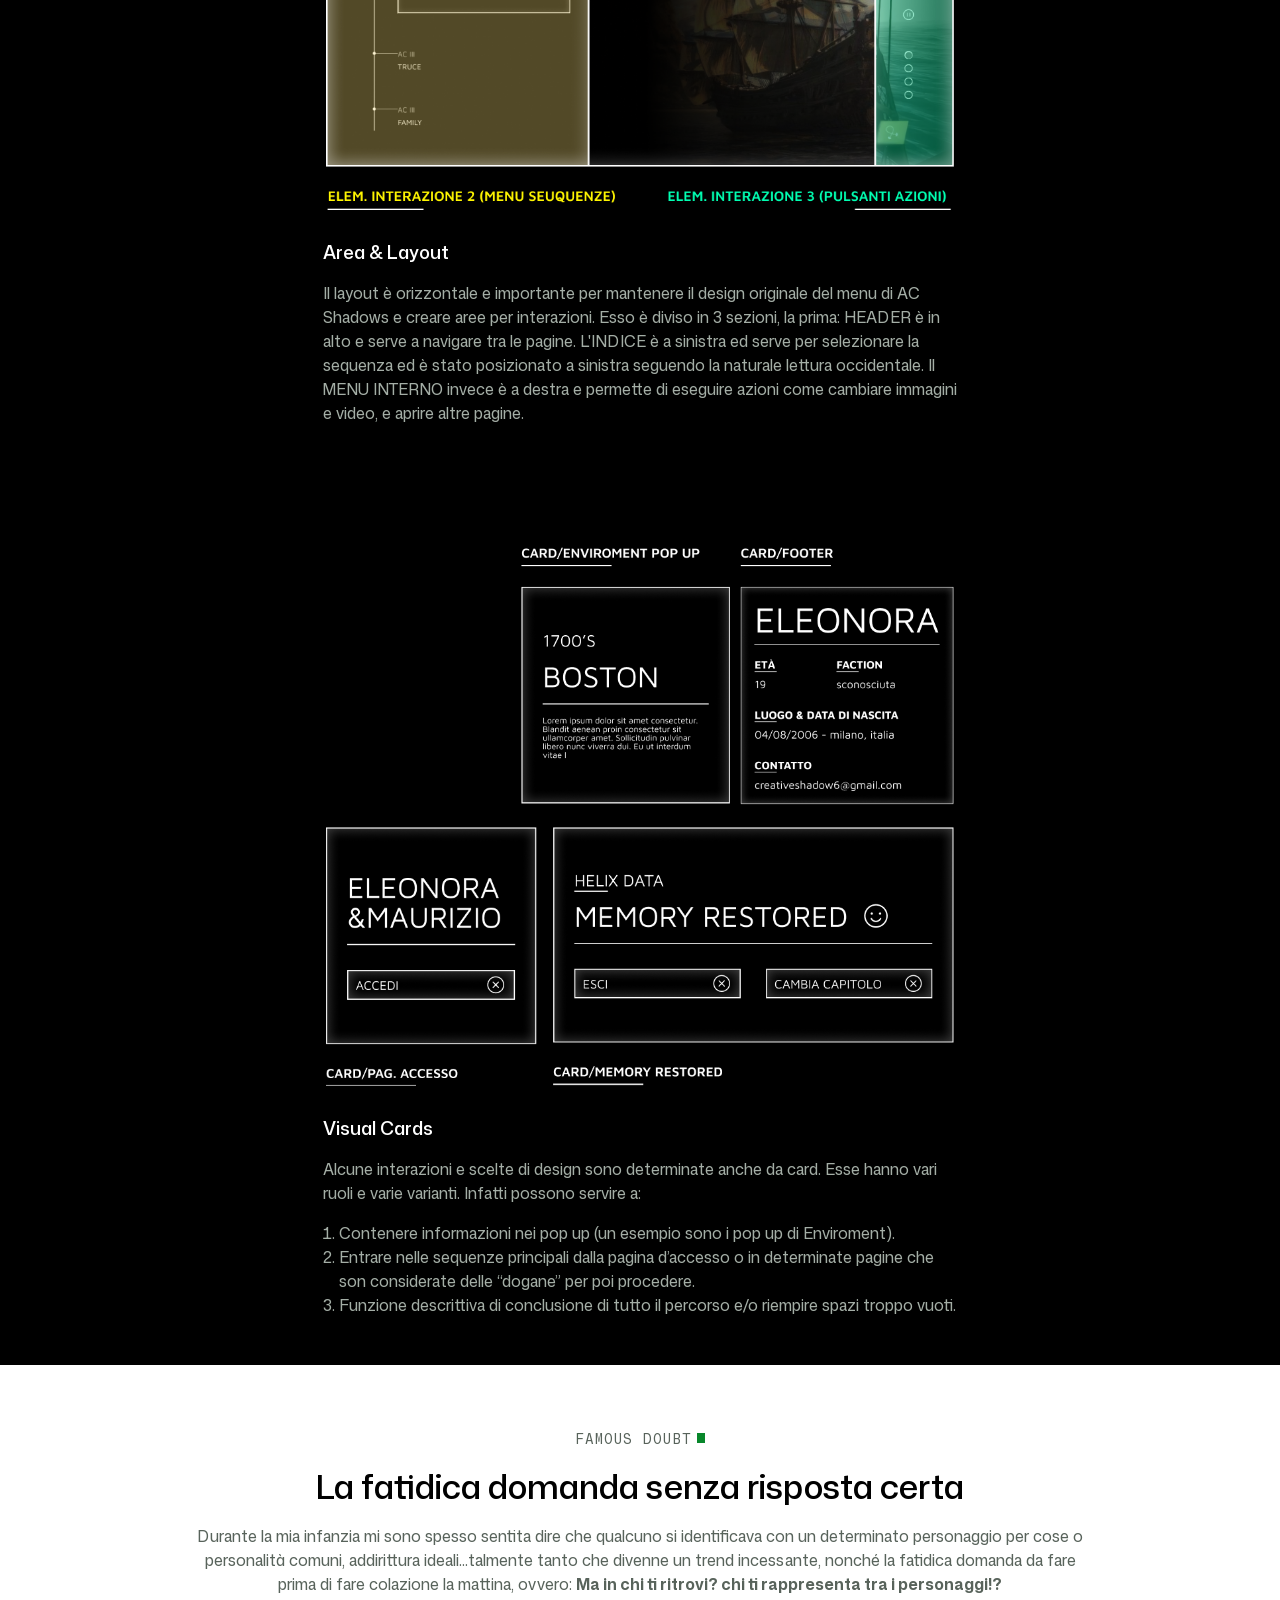
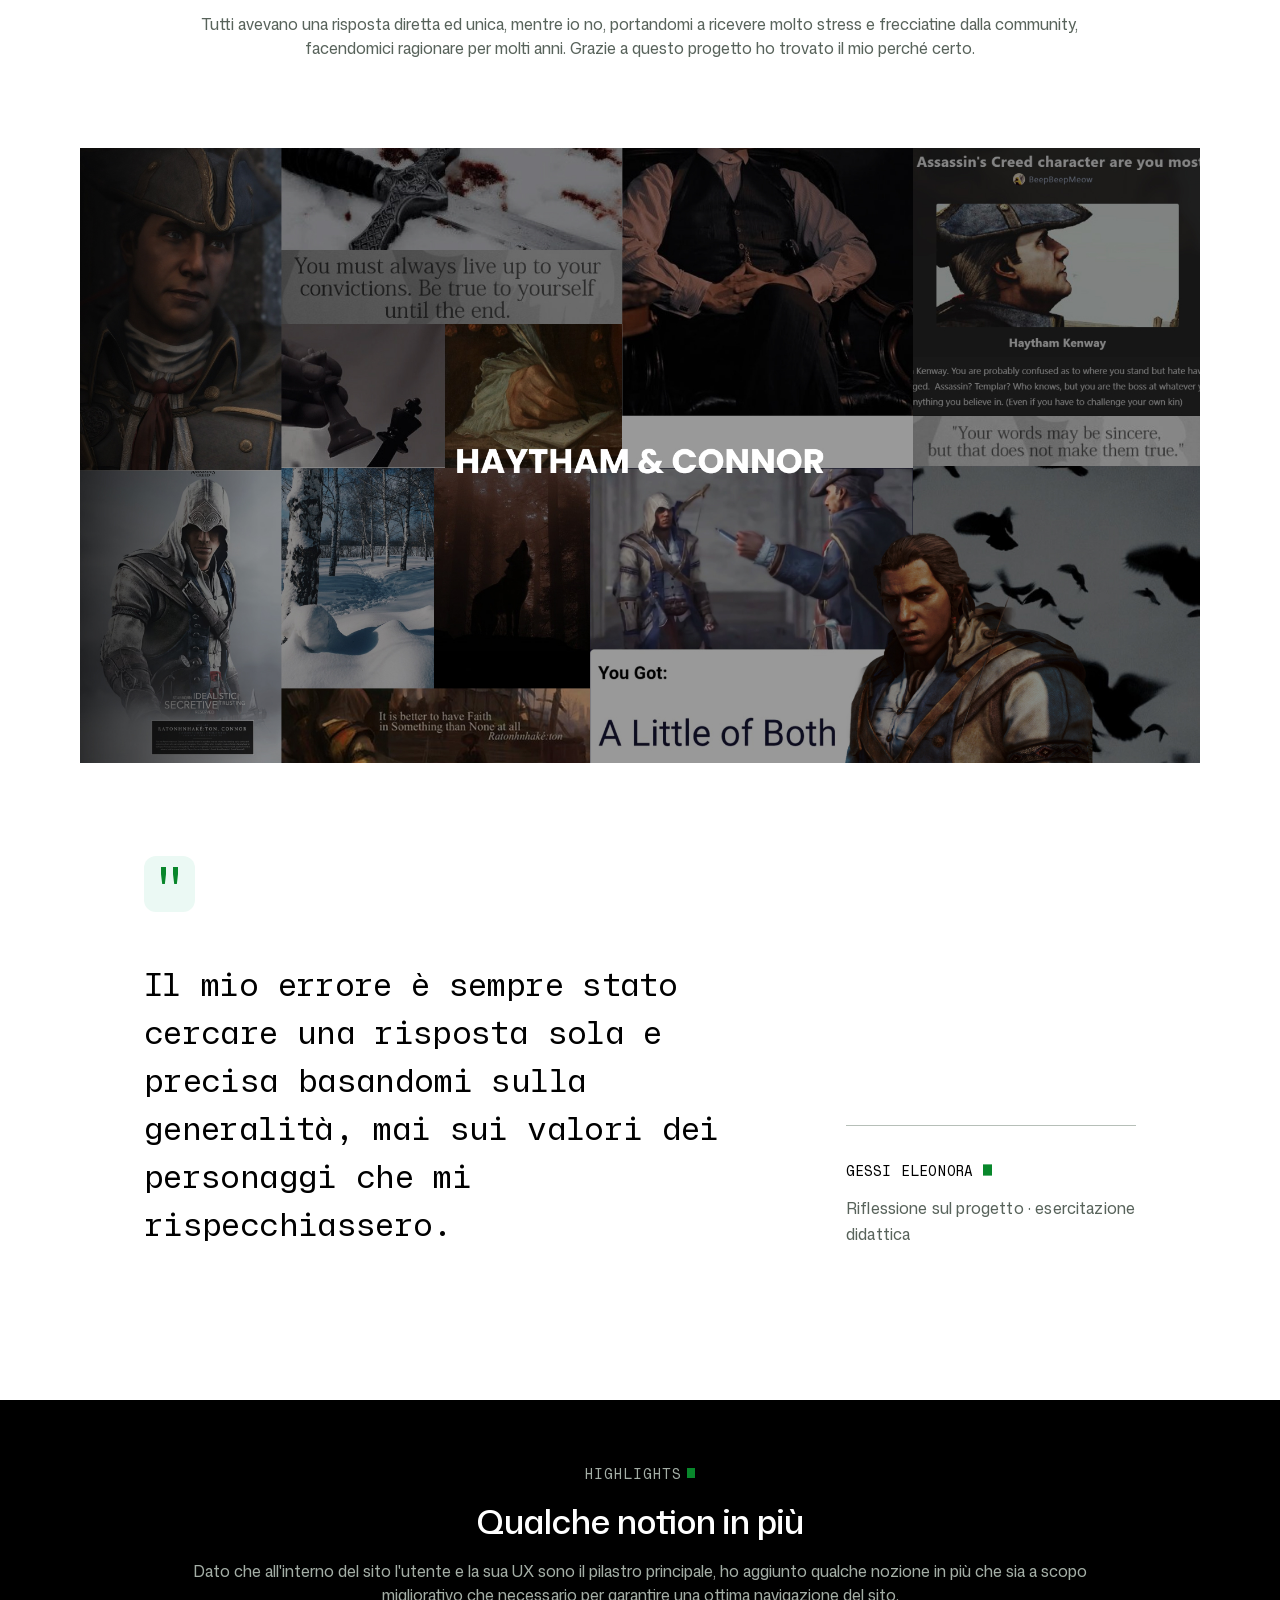
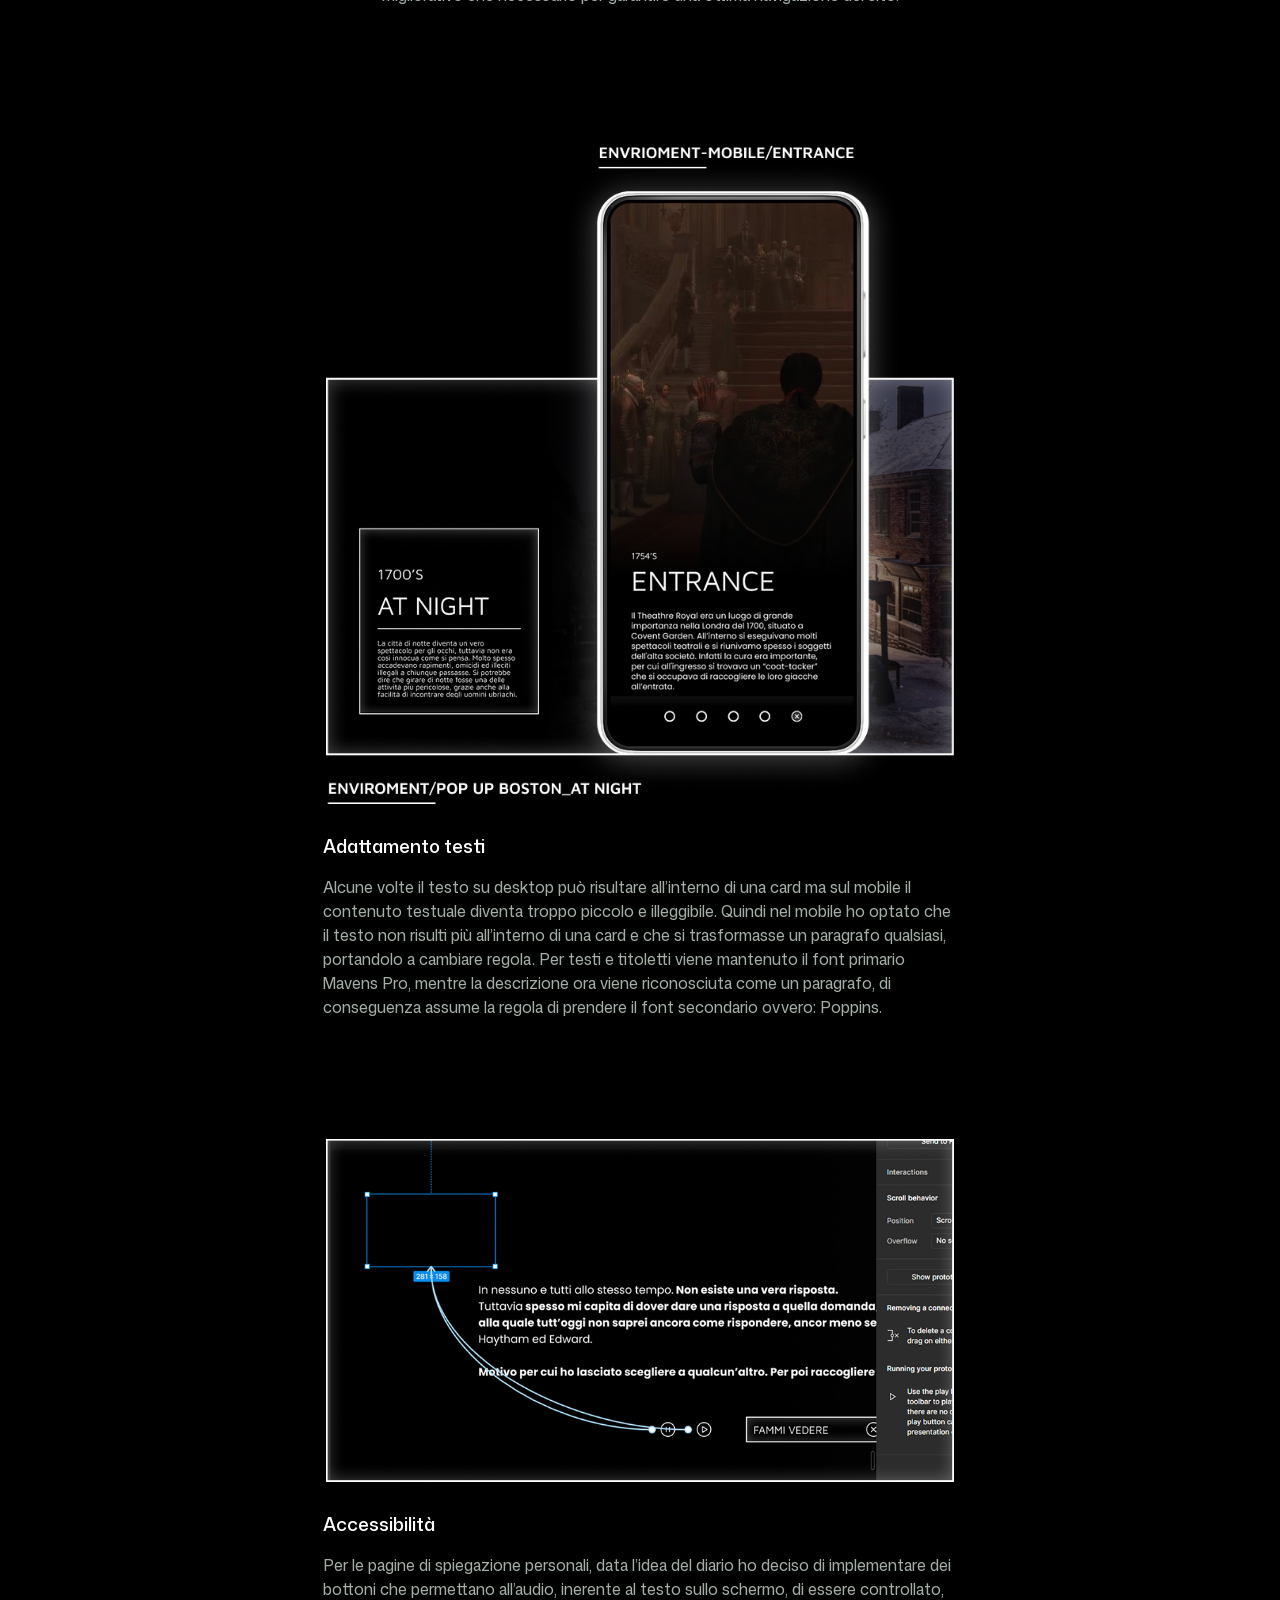
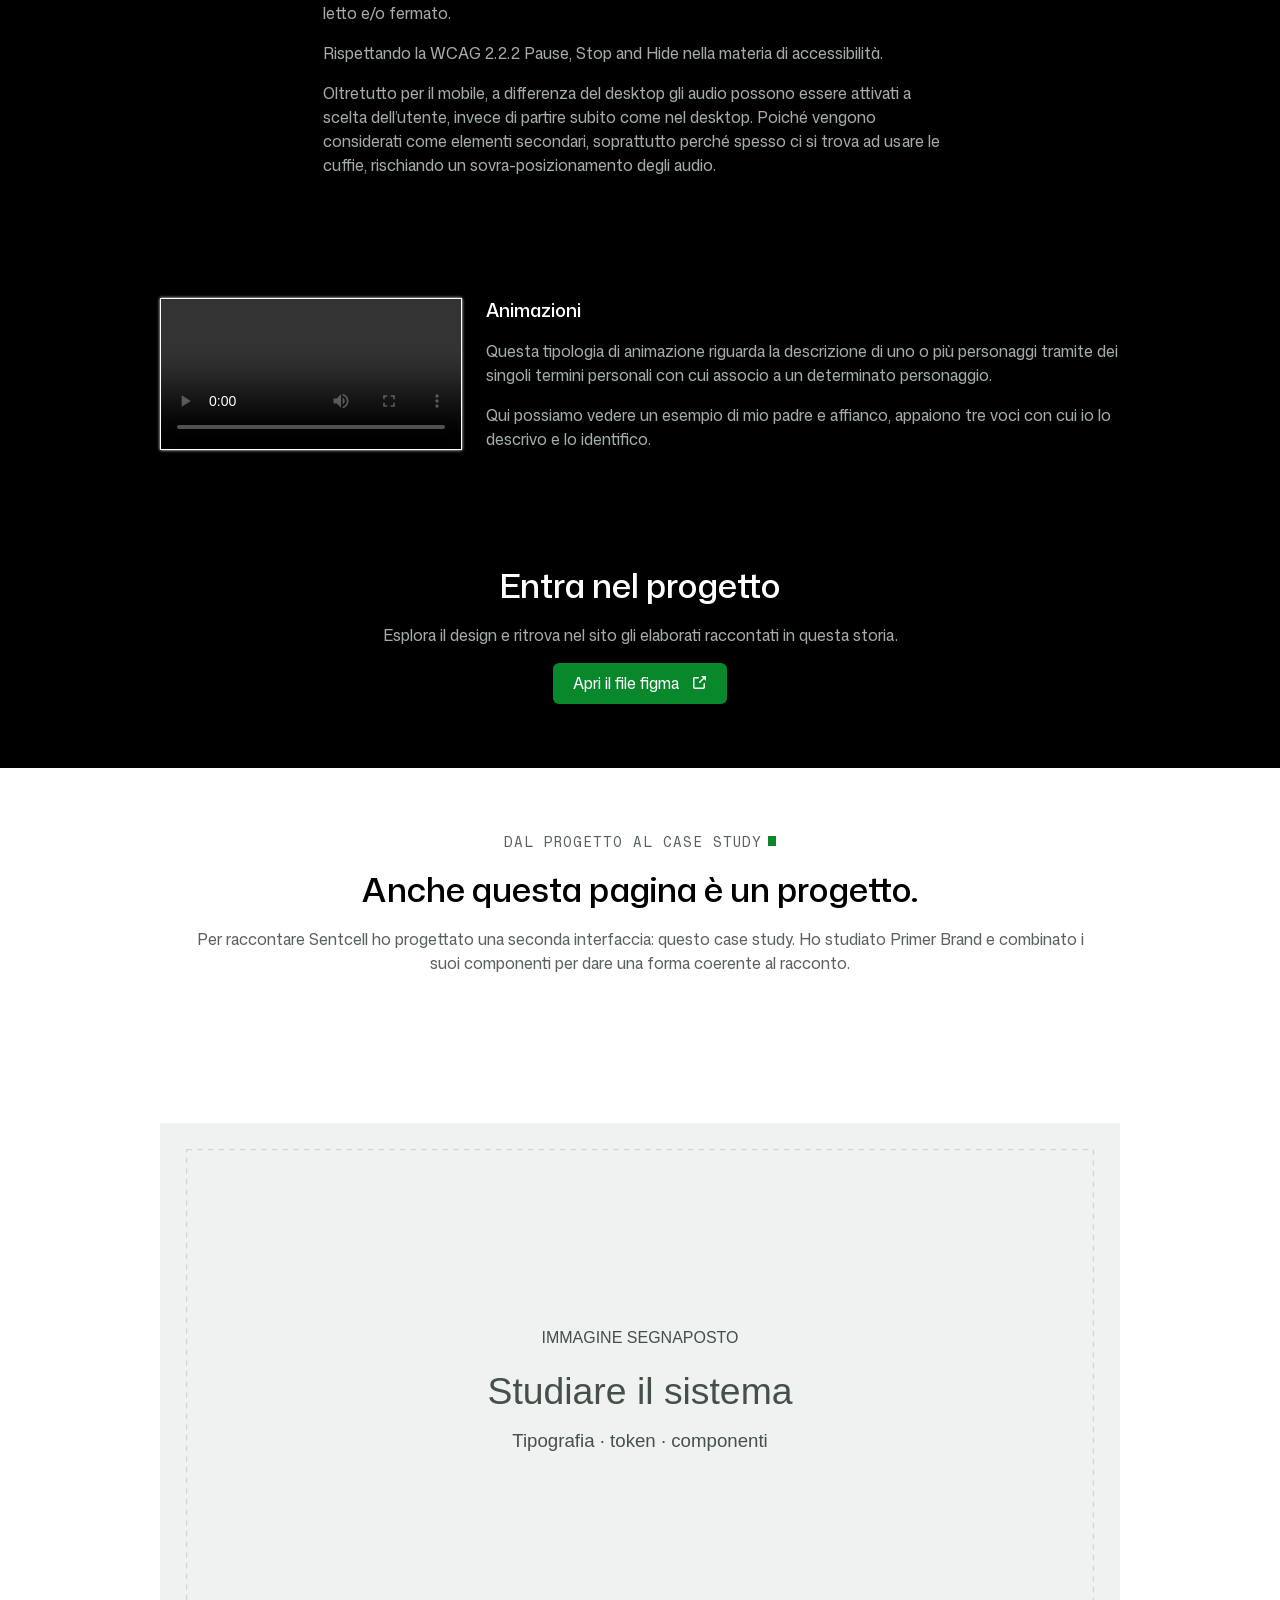
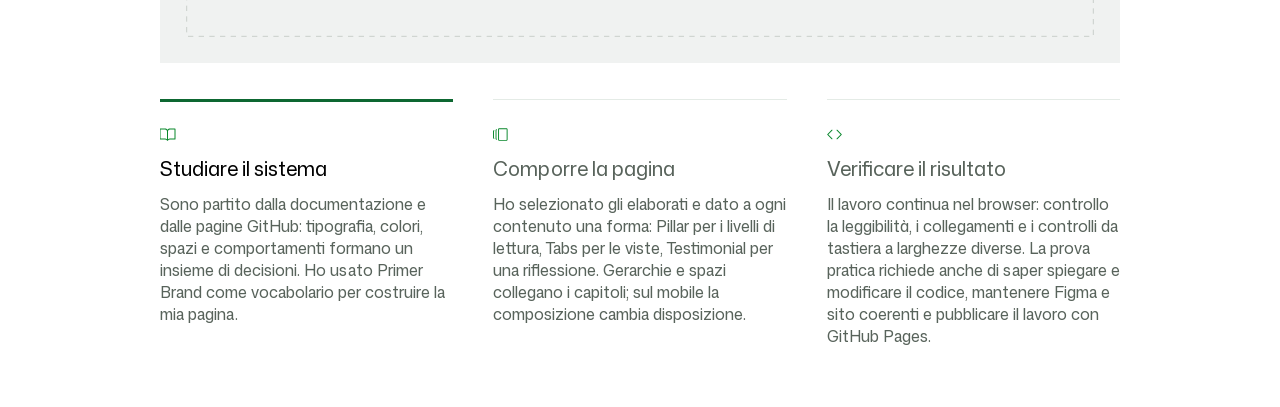
==== commit bbf52884: "VERO FINALE X ESAME Ecco il push finale. Mi rimane solo l'overflow della freccia di navigazione ma n" ====
--- a/index.html
+++ b/index.html
@@ -126,6 +126,7 @@
                                     <a class="link-menu" href="#assets">Assets</a>
                                     <a class="link-menu" href="#famousdoubt">Famous doubt</a>
                                     <a class="link-menu" href="#highlights">Highlights</a>
+                                    <a class="link-menu" href="#casestudy">Casestudy</a>
                                 </nav>
                         </aside>
                     </div>
--- a/style.css
+++ b/style.css
@@ -601,7 +601,6 @@
 
 .river-image{
     max-width: 628px;
-    height: auto;
 }
 
 .river-video{
@@ -615,6 +614,7 @@
 }
 
 .river-inverted{
+    max-width: var(--container-width); /* Vedere cosa ho fatto col prof. */
     display: flex;
     justify-content: center;
     align-items: center;
@@ -643,7 +643,7 @@
     display: none;
 }
 
-@media (max-width:1312px){
+@media (max-width:1312px){ /* fatto per sistemare i margin dei river */
 
     .river-content{
         margin-left: 0px;
@@ -689,14 +689,6 @@
     color: var(--color-black);
     font-size: var(--heading-5-font-size);
     line-height: var(--heading-5-line-height);
-}
-
-
-
-.image-container{
-    max-width: 1280px;
-    height: auto;
-    aspect-ratio: 8/5;
 }
 
 
@@ -713,51 +705,6 @@
     /* background-color: yellow; */
 }
 
-@media(max-width:640px){ /* SISTEMA PROBLEMA VIEWPORT */
-   
-   
-   :root{
-        --font-size-32-quote:20px;
-        --line-height-150-quote:1.5;
-        --spacing-quote:-0.015em;
-    }
-
-    .hero{
-        background-size: 100% cover;
-        background-position: center;
-        background-repeat:no-repeat;
-        background-image: url("assets/images/Cover background hero.png");
-    }
-
-    .intro{
-        padding: 64px 0px 64px 0px;
-    }
-
-    .river-content{
-        padding-left: 0px;
-        padding-right: 0px;
-    }
-
-
-    .quote-author{
-            display: flex;
-            justify-content: center;
-            flex-direction: column;
-            flex-wrap: wrap;
-            gap: var(--gap-24);
-    }
-
-    .quote-group{
-        padding: 64px 0px 64px 0px;
-    }
-
-    .breakdownTabs-content{
-        padding-top: 60px;
-        padding-bottom: 60px;
-        padding-left: 0px;
-        padding-right: 0px;
-    }
-}
 
 
 .quote-wrapper{
@@ -916,6 +863,58 @@
 
 }
 
+
+@media(max-width:640px){ /* SISTEMA PROBLEMA VIEWPORT */
+   
+   
+   :root{
+        --font-size-32-quote:20px;
+        --line-height-150-quote:1.5;
+        --spacing-quote:-0.015em;
+    }
+
+    .hero{
+        background-size: cover;
+        background-position: center;
+        background-repeat:no-repeat;
+        background-image: url("assets/images/Cover background hero.png");
+    }
+
+    .intro{
+        padding: 64px 0px 64px 0px;
+    }
+
+    .river-content{
+        padding-left: 0px;
+        padding-right: 0px;
+    }
+
+    .image-container{
+        max-width: 1280px;
+        height: auto;
+        aspect-ratio: 8/5;
+    }
+
+    .quote-author{
+        display: flex;
+        justify-content: center;
+        flex-direction: column;
+        flex-wrap: wrap;
+        gap: var(--gap-24);
+    }
+
+    .quote-group{
+        padding: 64px 0px 64px 0px;
+    }
+
+    .breakdownTabs-content{
+        padding-top: 60px;
+        padding-bottom: 60px;
+        padding-left: 0px;
+        padding-right: 0px;
+    }
+}
+
 @media (hover: hover) and (pointer:fine) { /* indica l'hover desktop e il touch mobile rendendoli veri e funzionanti */
 
     .breakdownTabs-item:hover::before{
@@ -1094,12 +1093,15 @@
     }
     
     .river-content{ /* x testi dei river */
+        display: flex;
+        justify-content: center;
         padding-left: var(--padding-80);
         padding-right: var(--padding-80);
     }
 
     .river-inverted{ /* x testi dei river */
         display: flex;
+        justify-content: center;
         padding-left: 0px;
         padding-right: 0px;
     }
